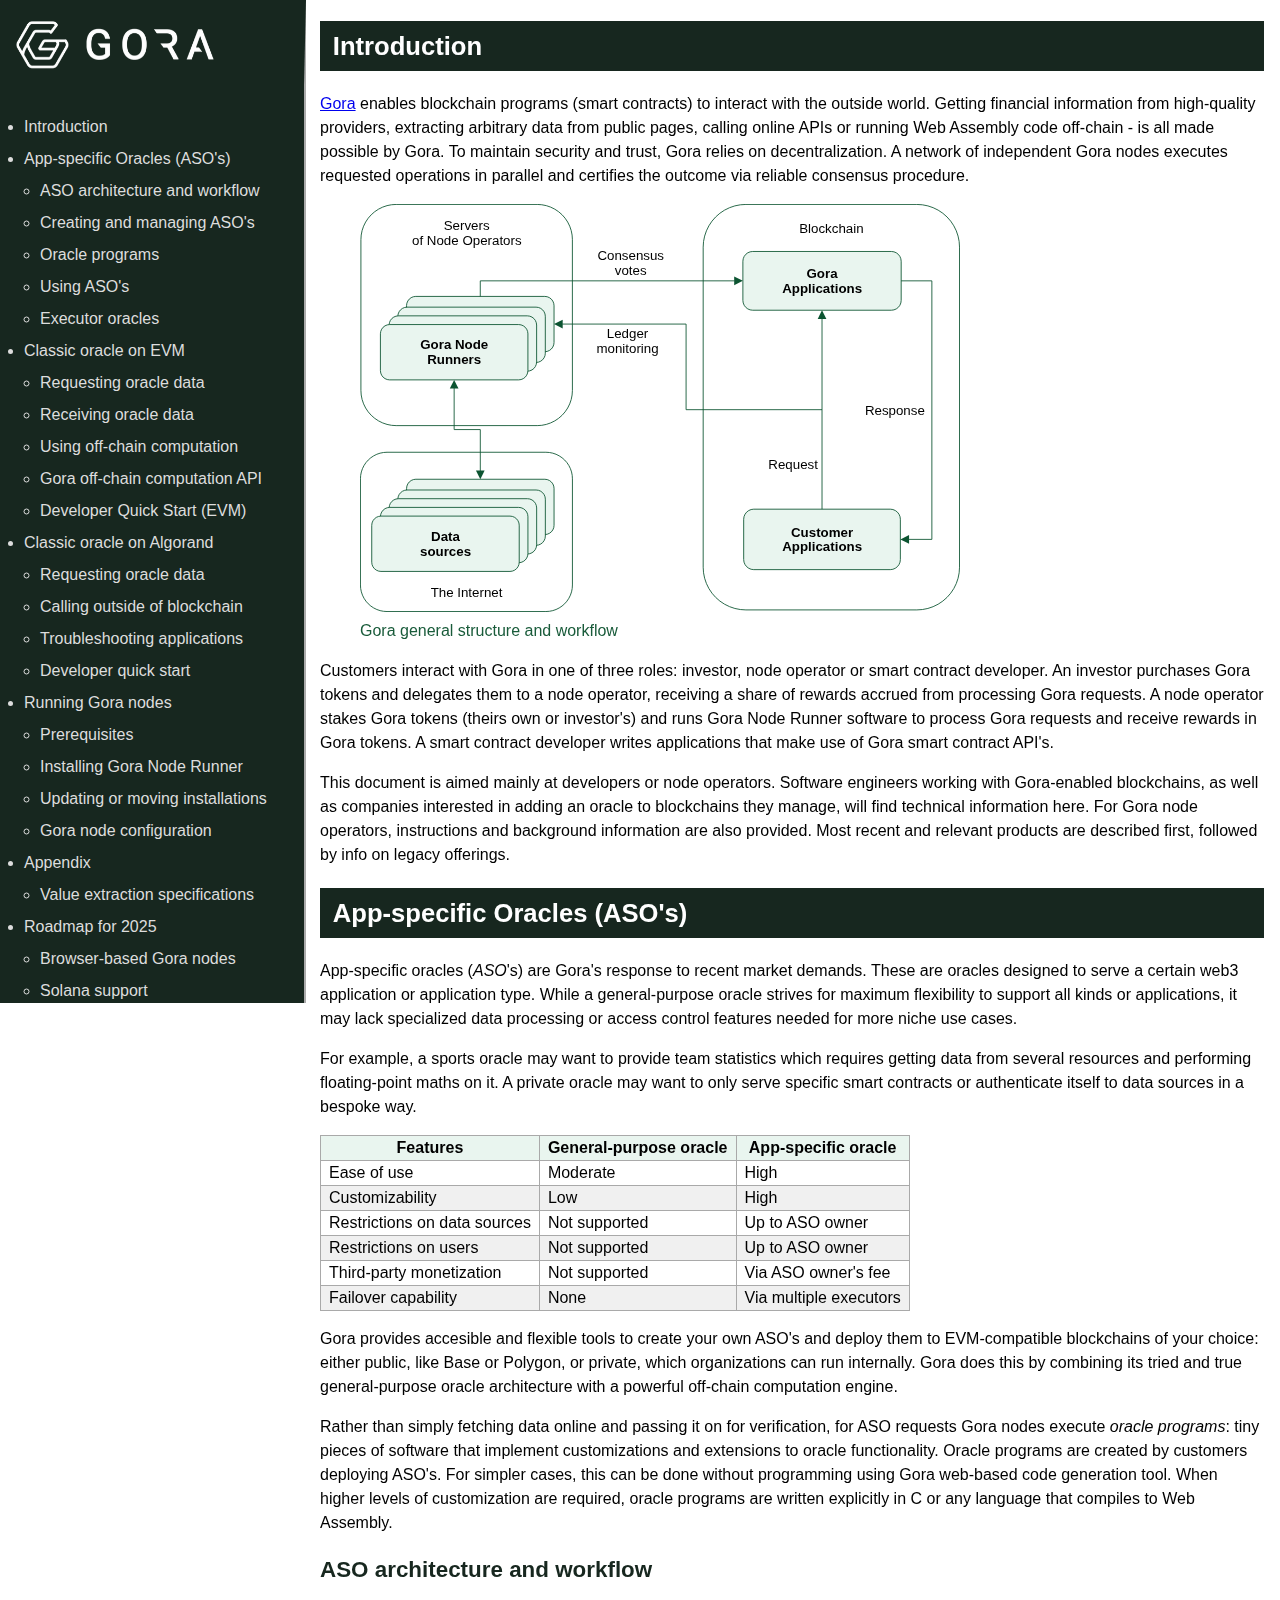
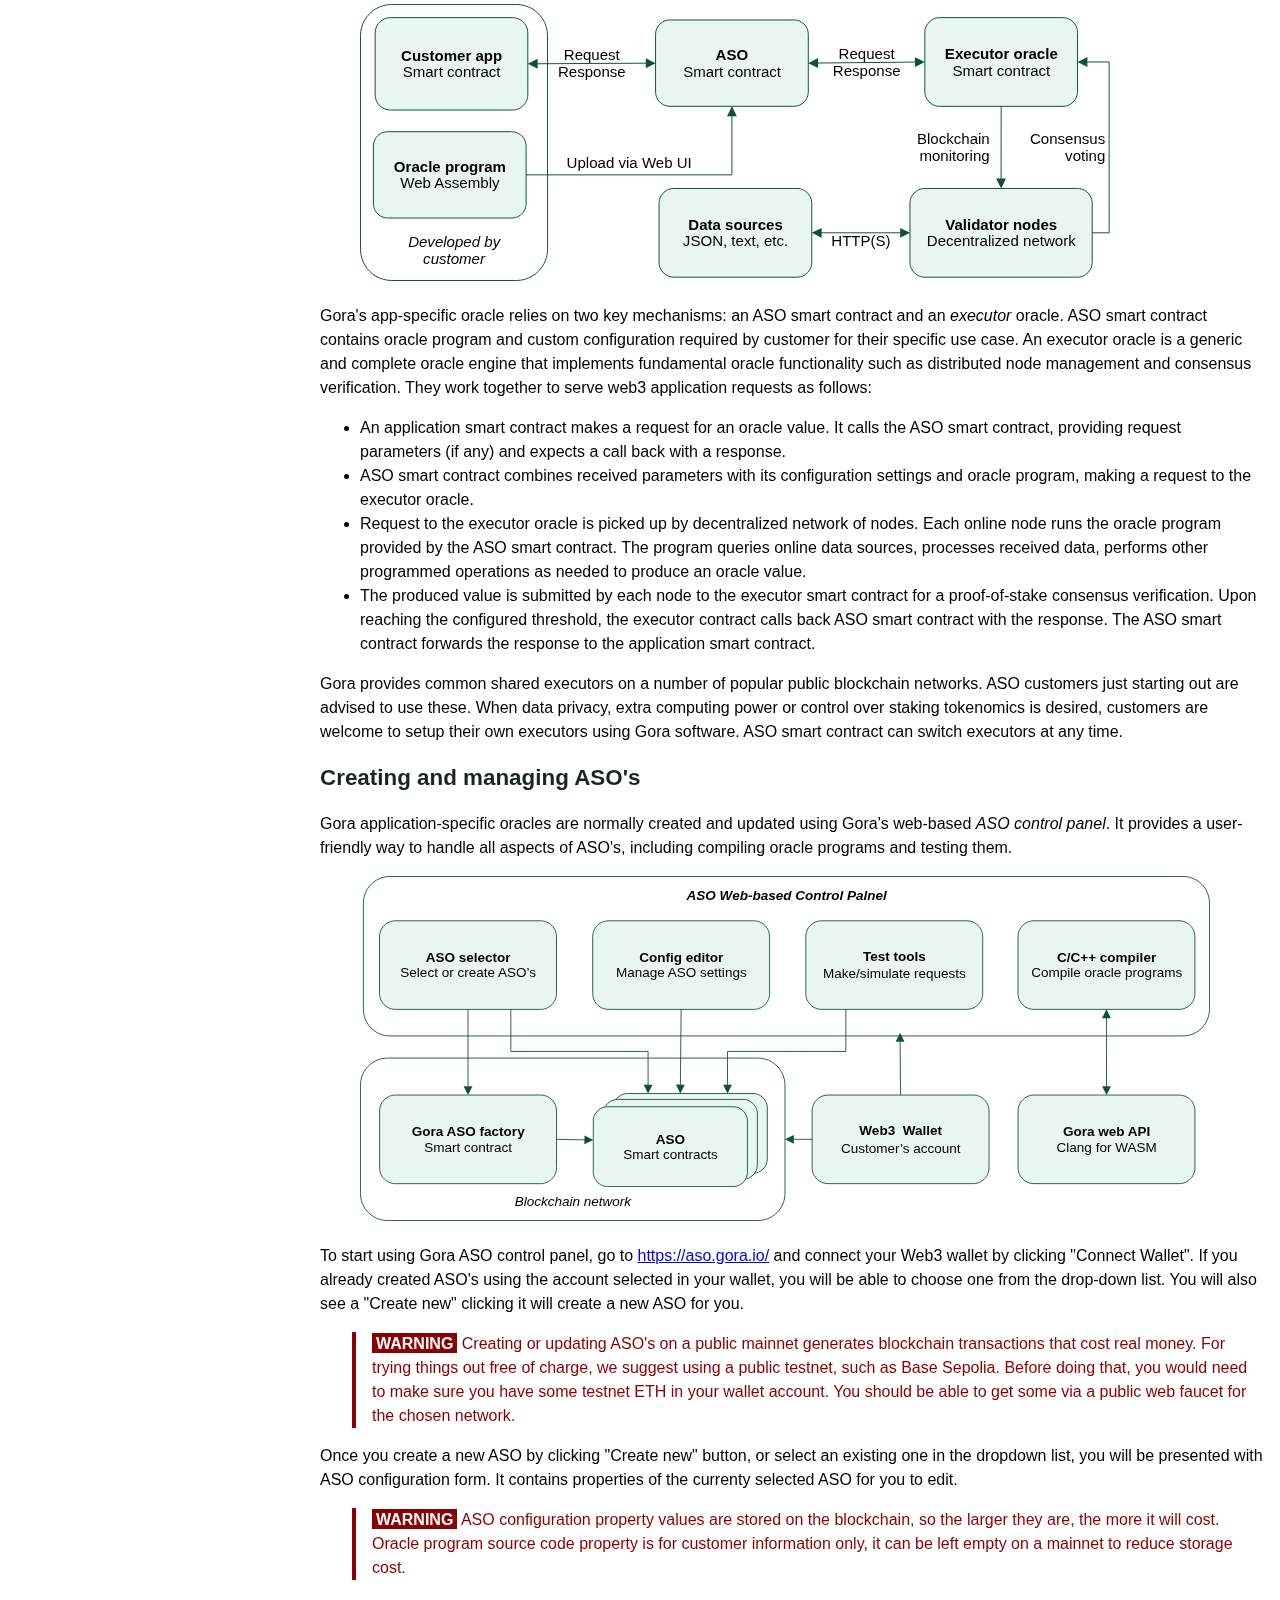
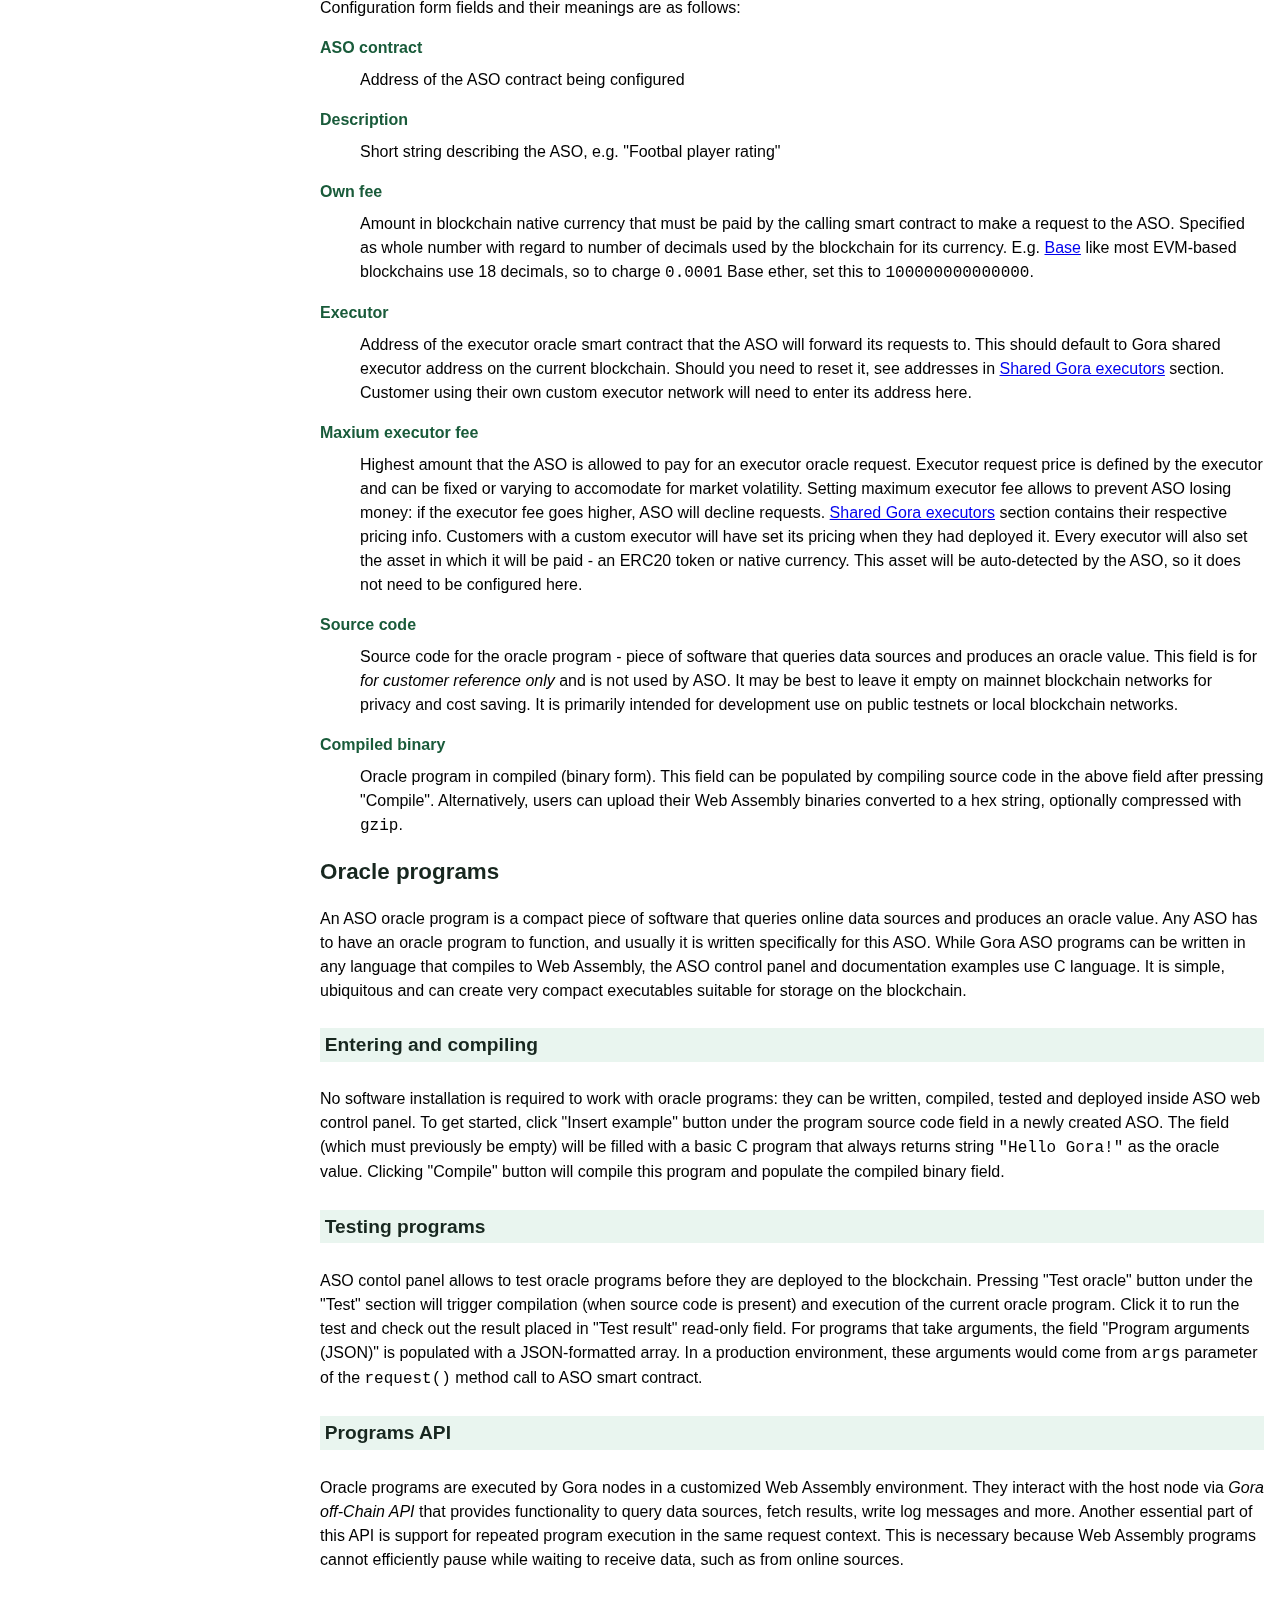
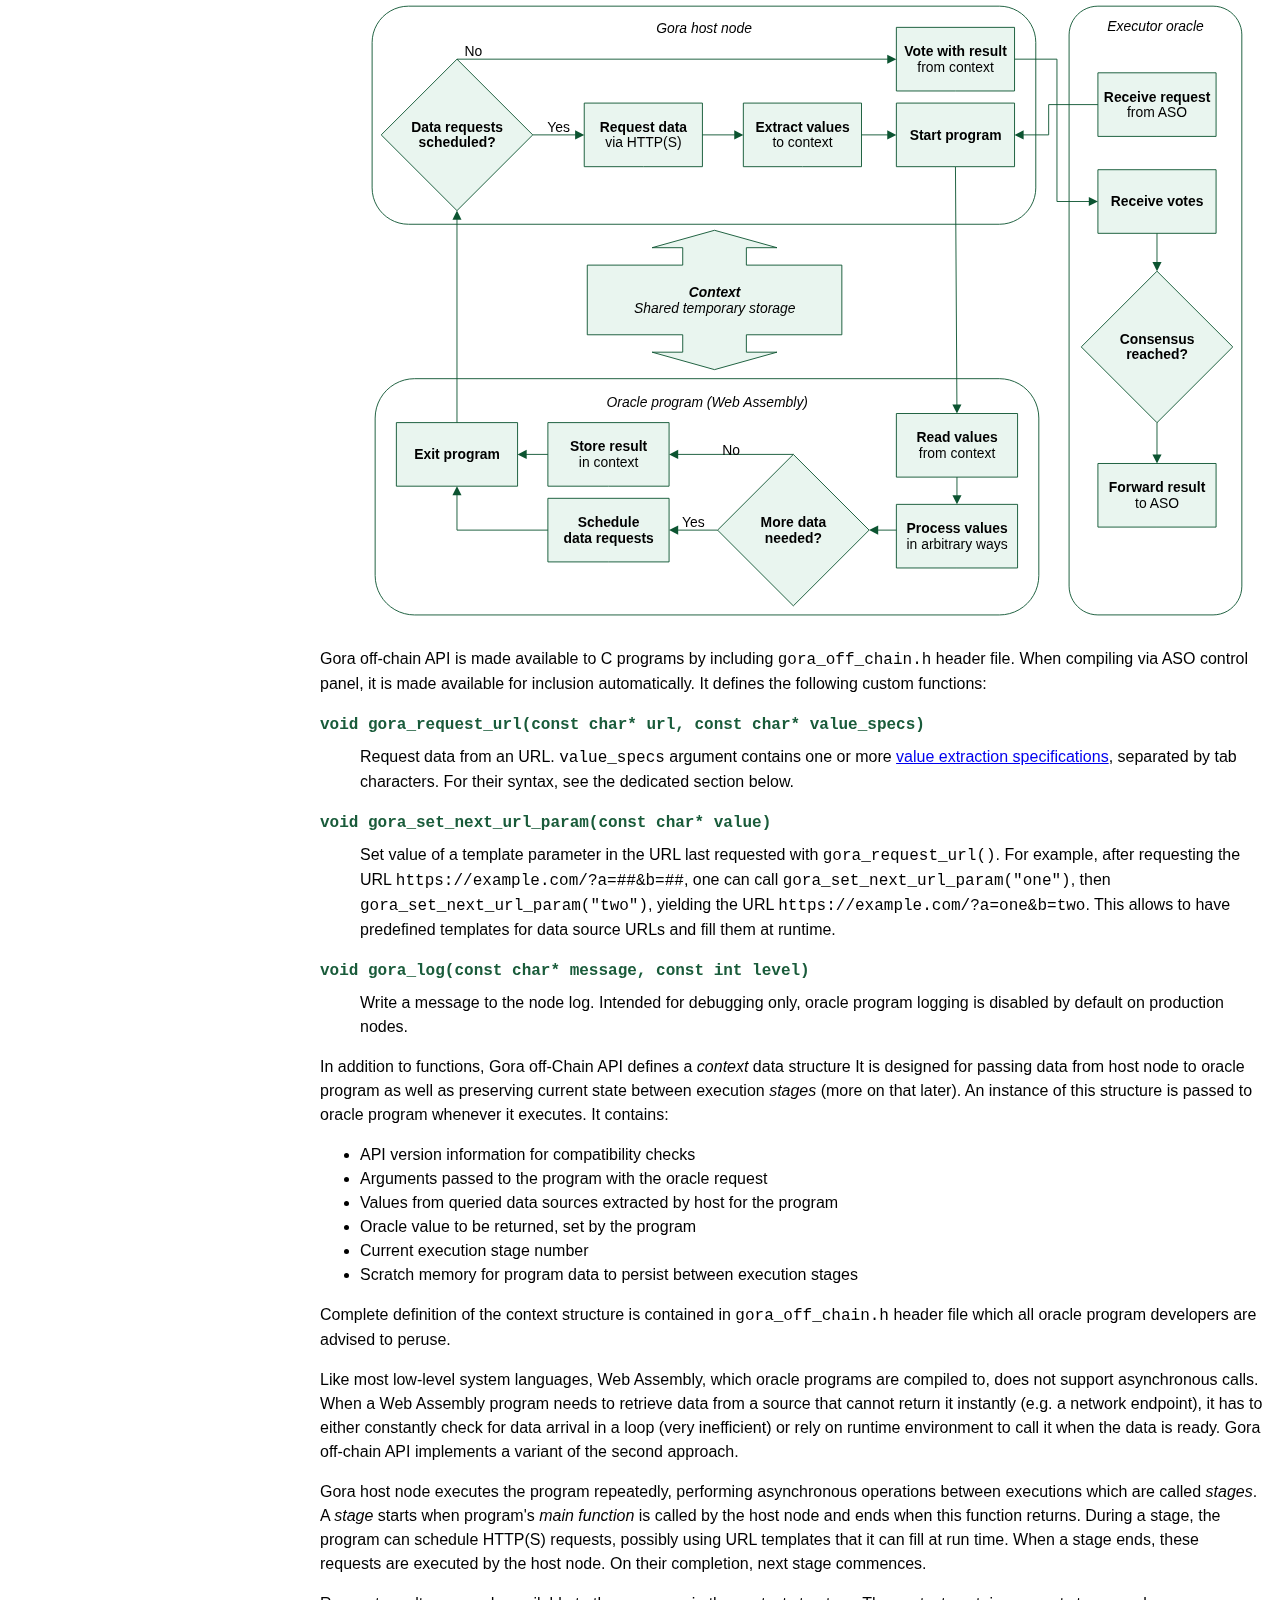
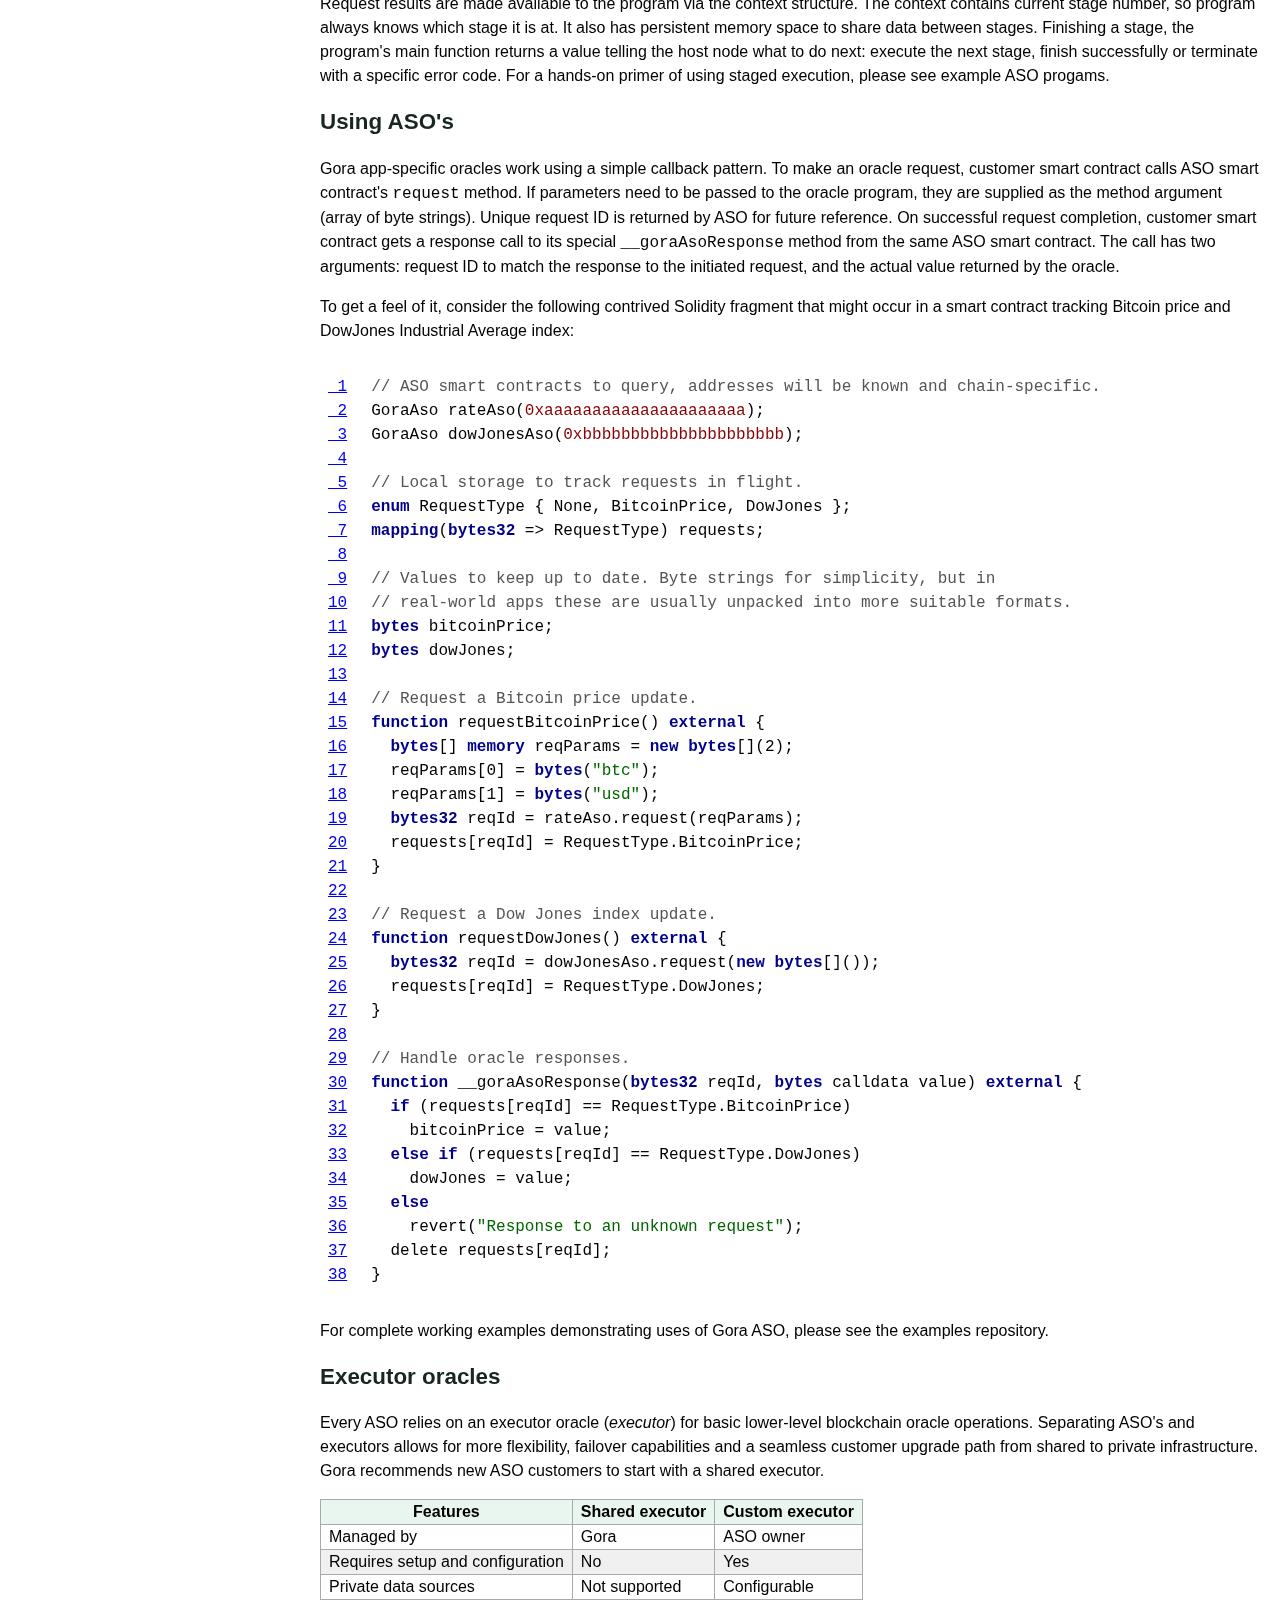
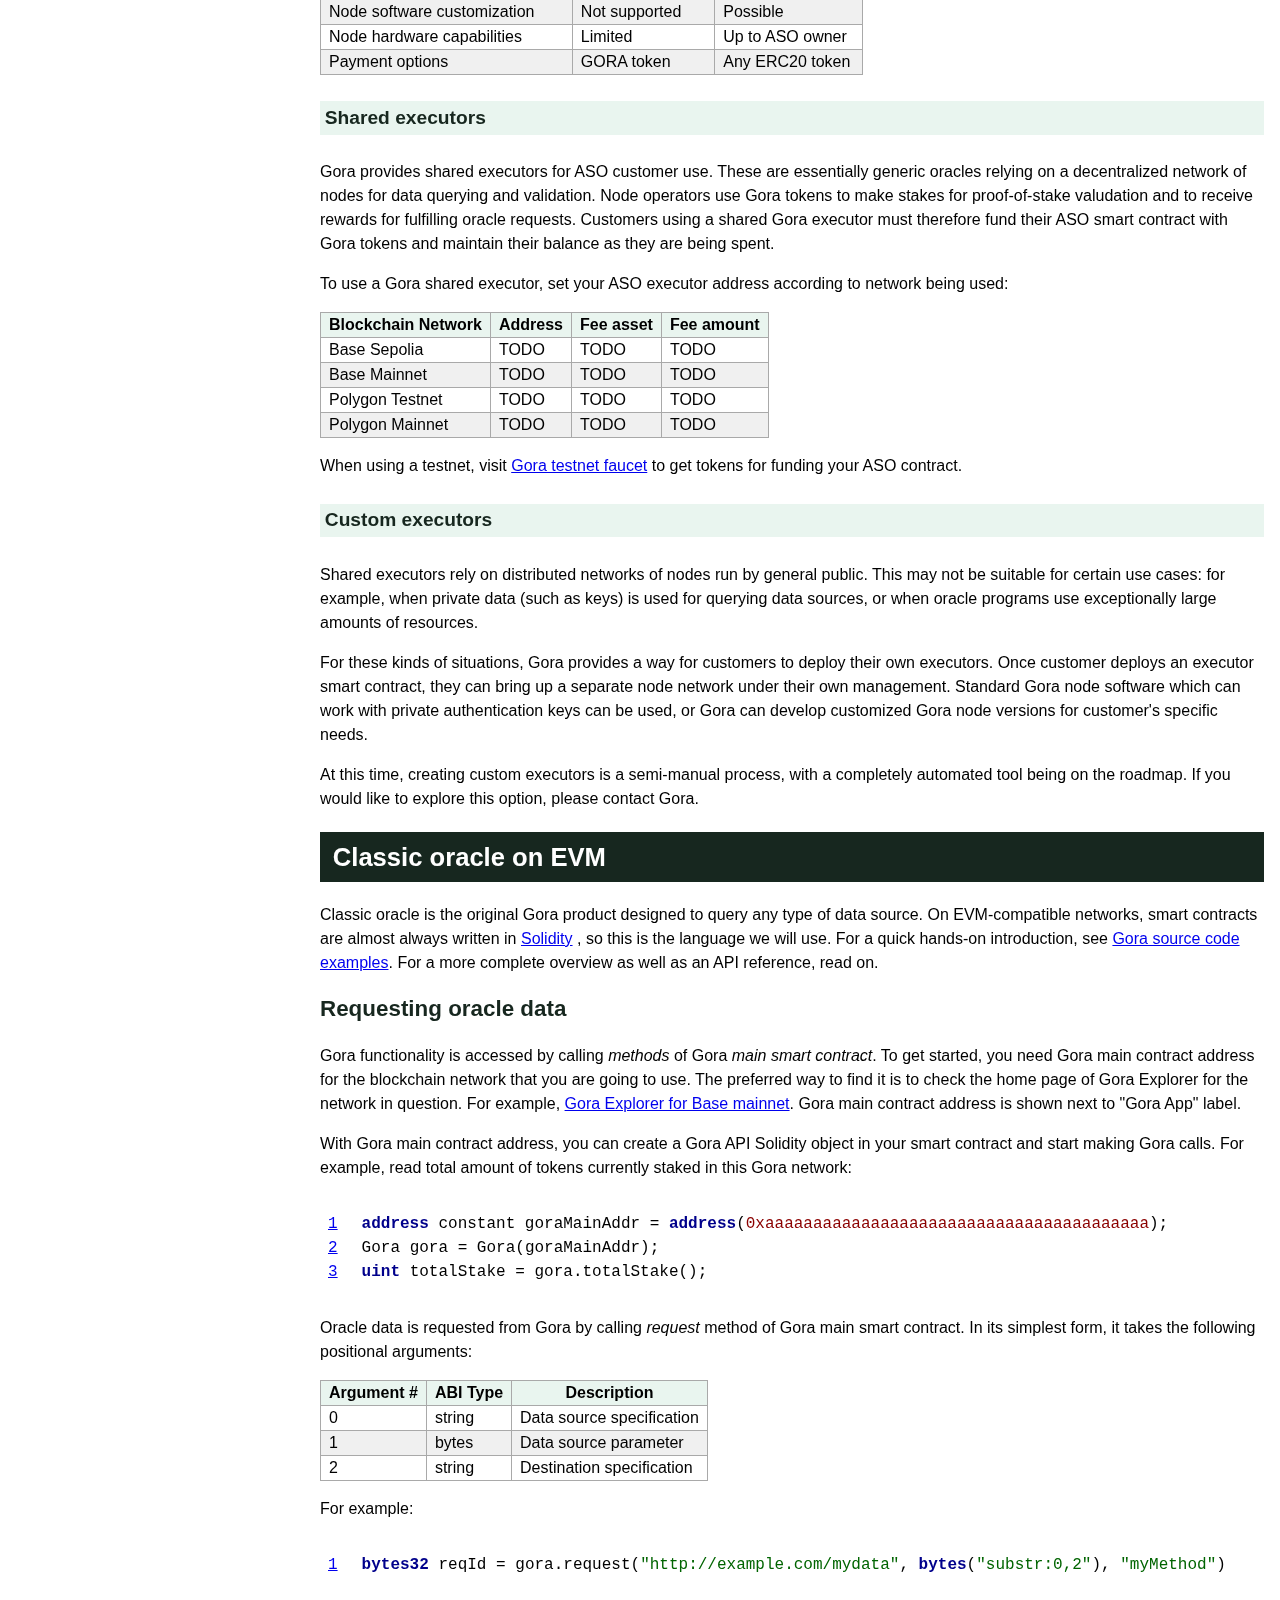
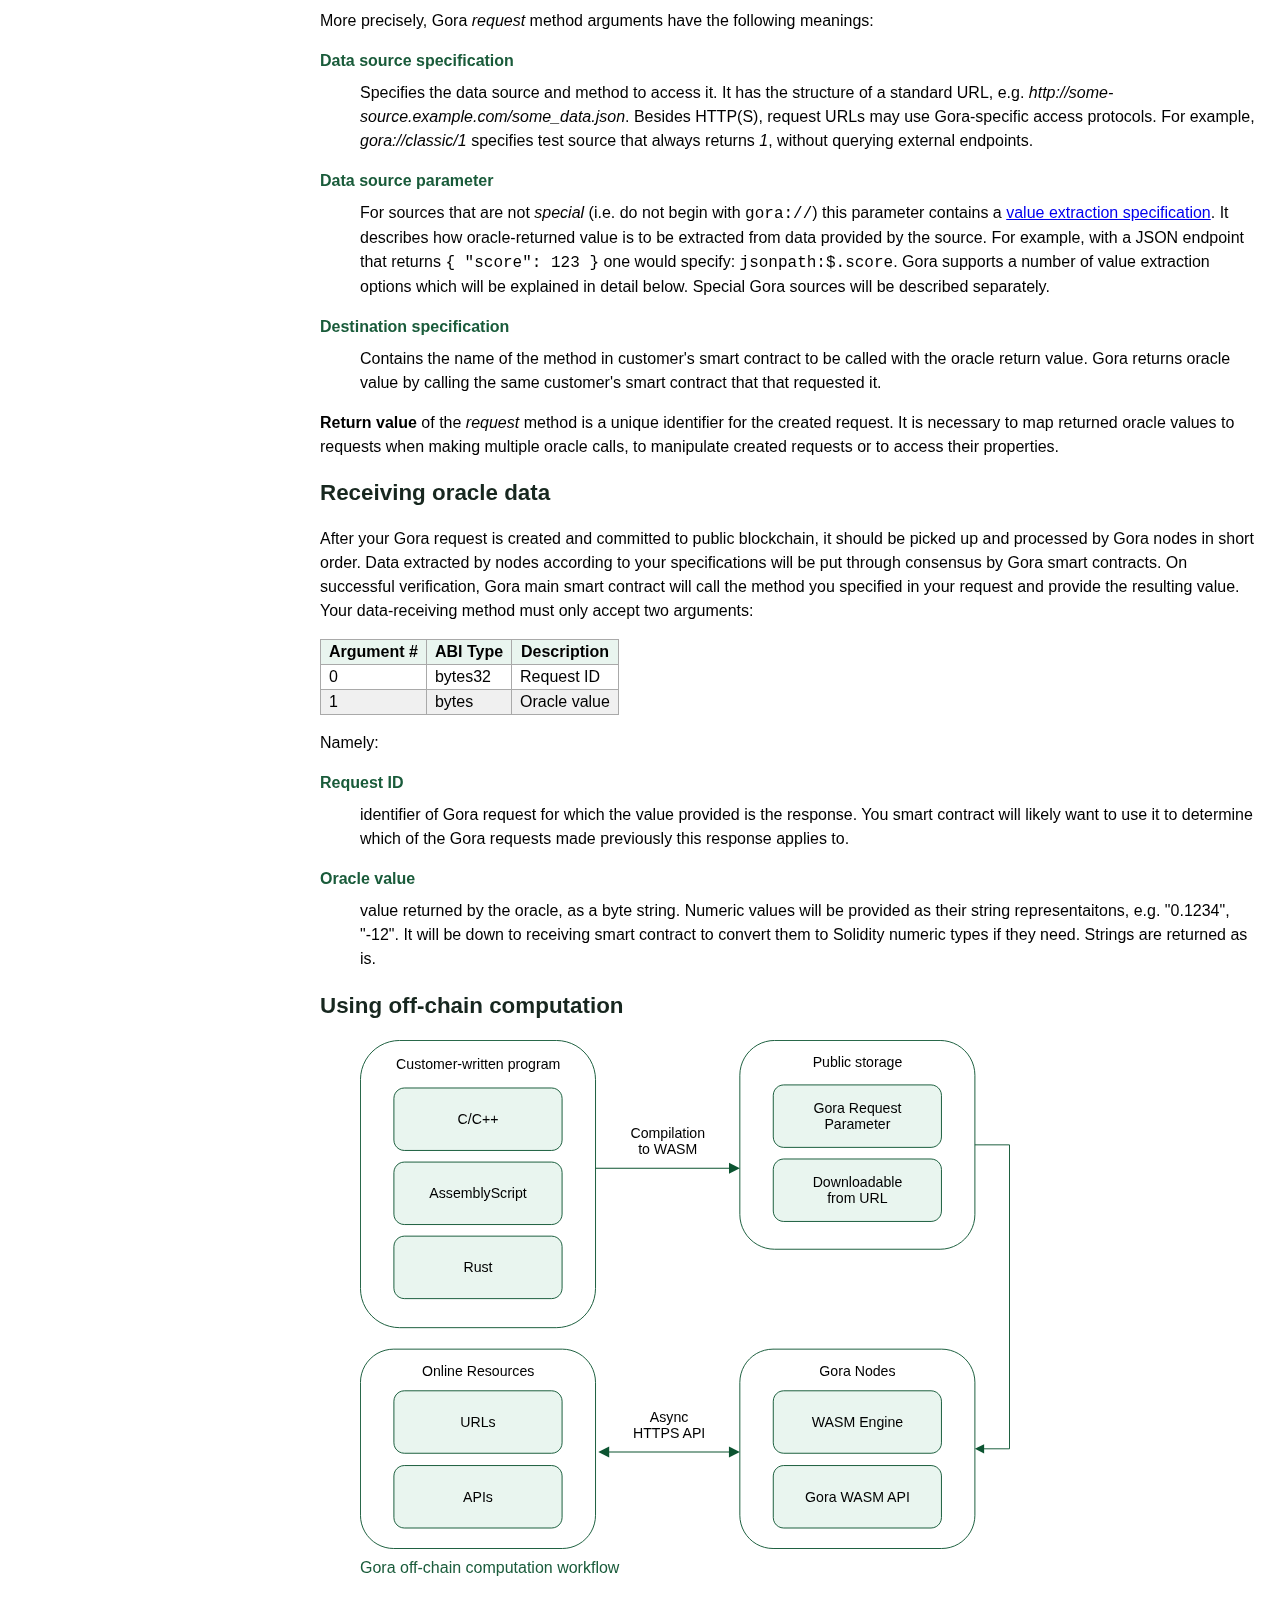
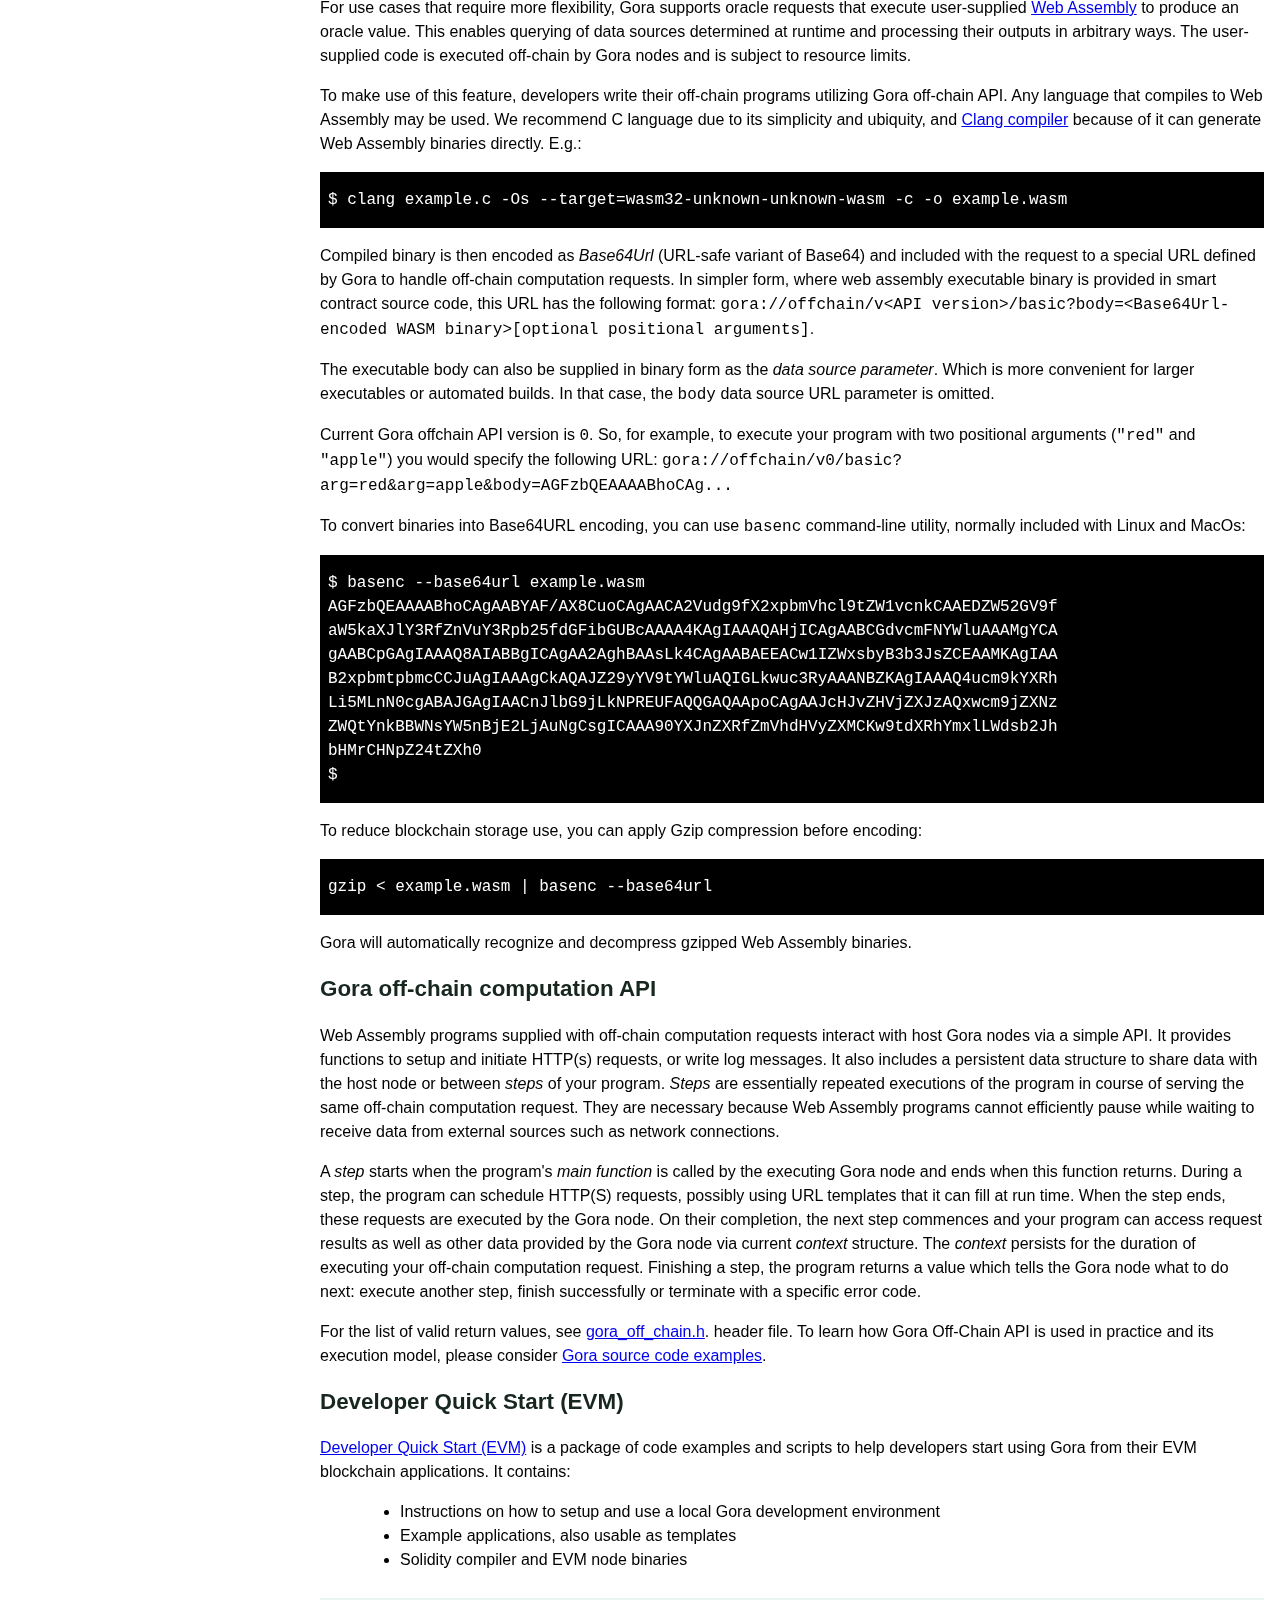
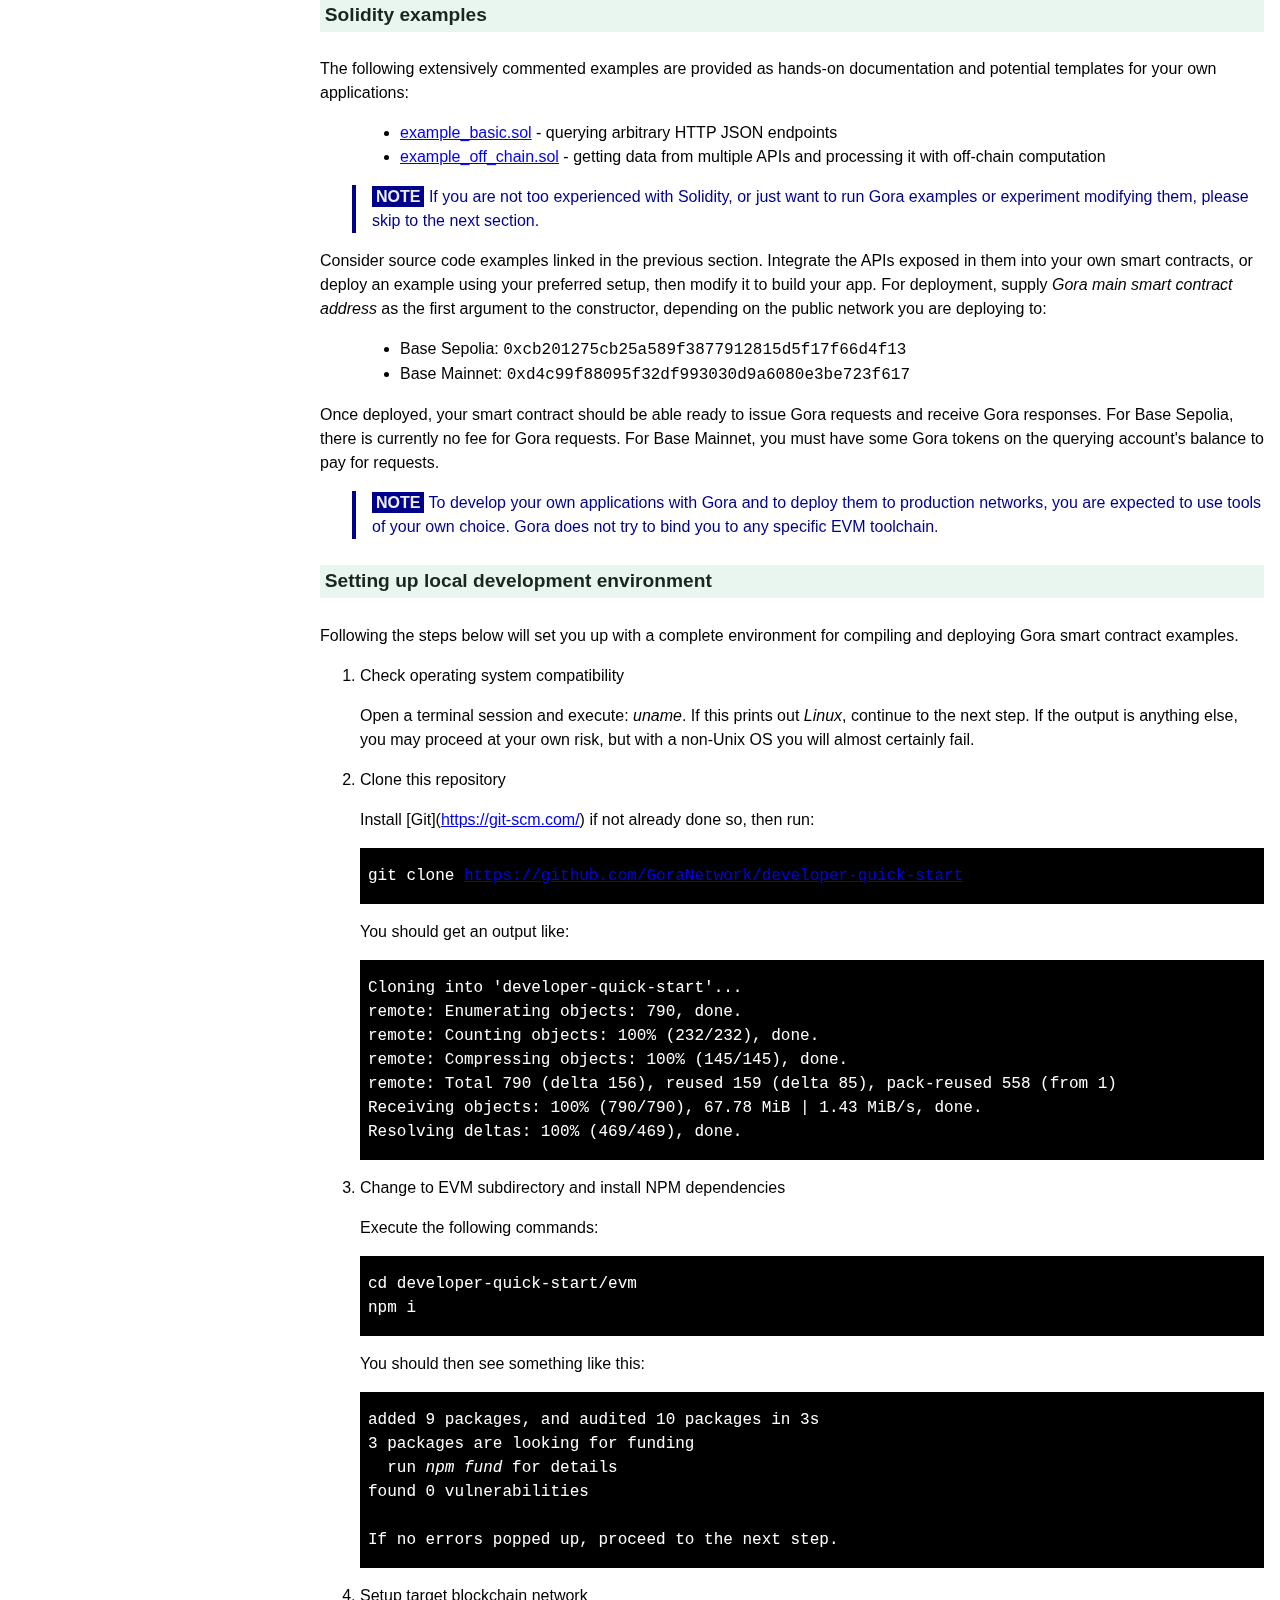
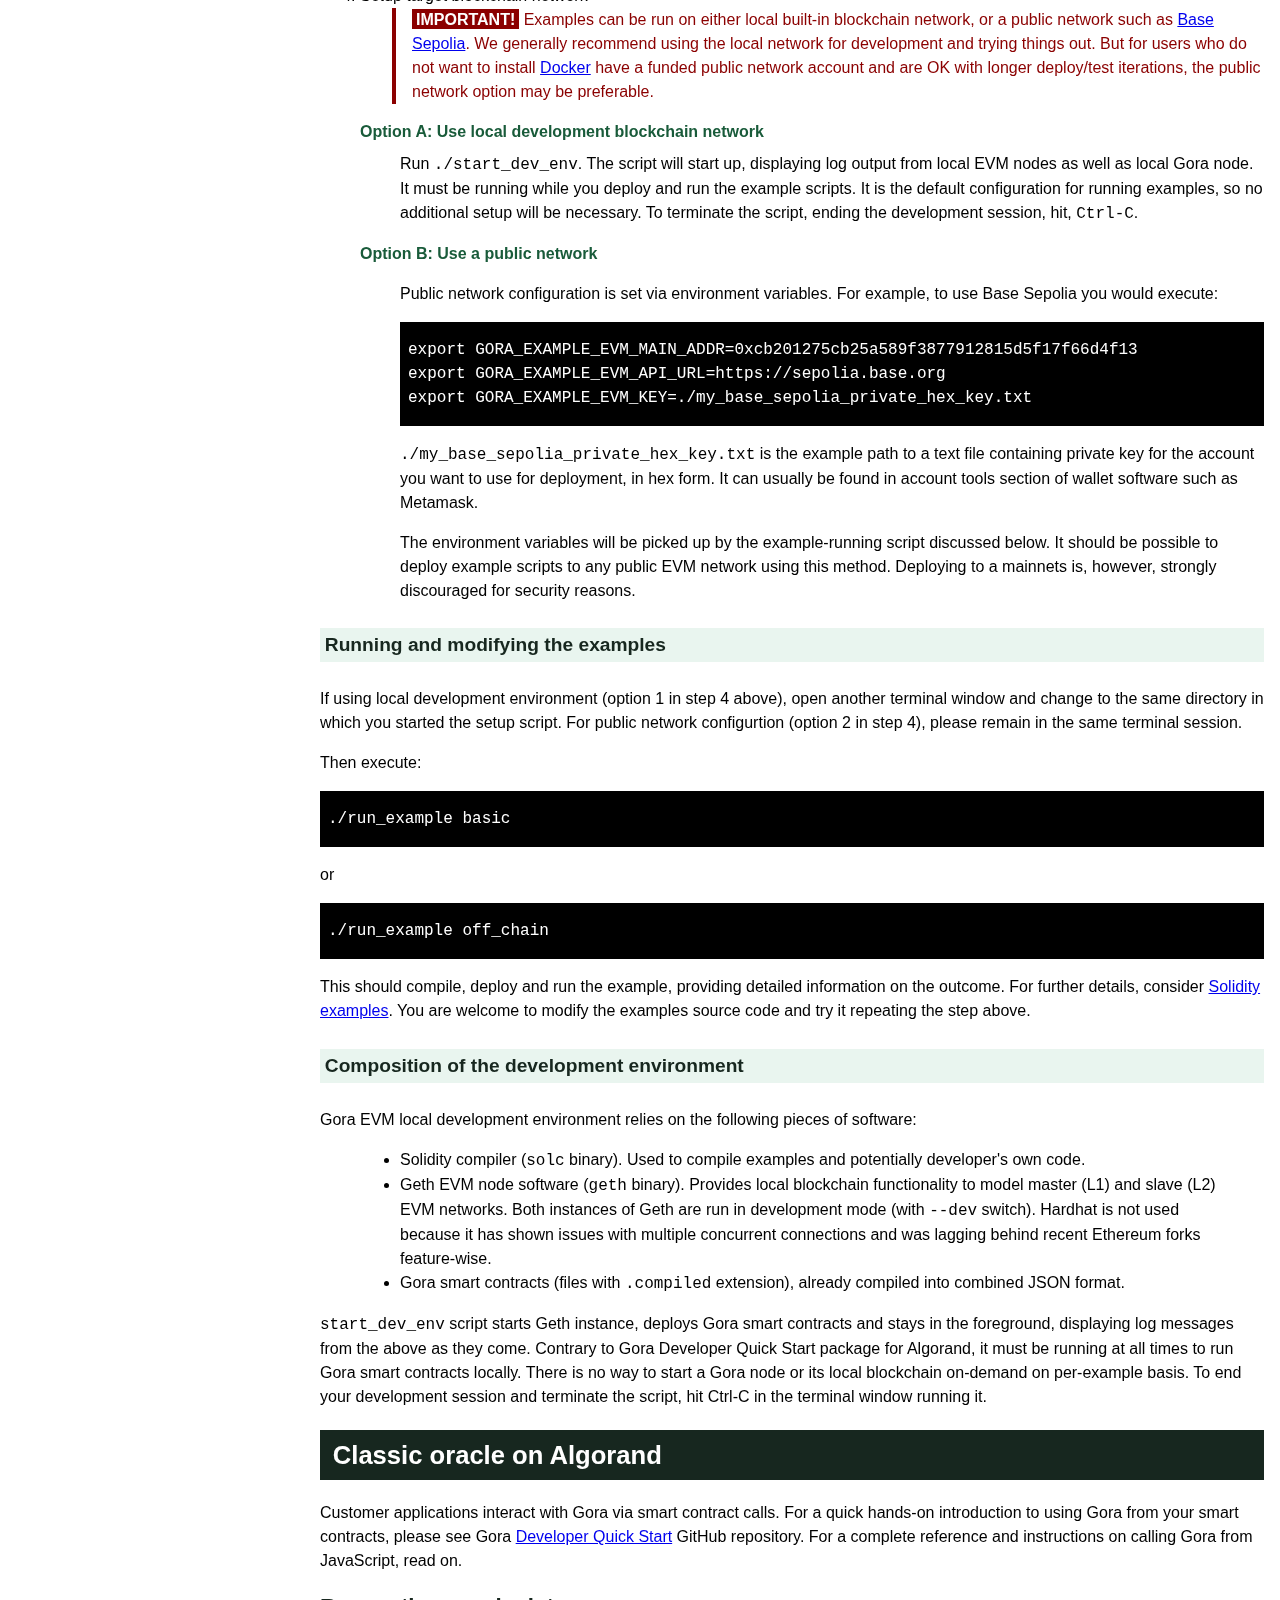
==== docs/index.html @ 44dea788 "Add Gora logo." ====
<!DOCTYPE html>

    <title>Gora Decentralized Oracle Documentation</title>
    <meta charset="utf-8" />
    <style>body { position: relative; font: 16pt Verdana, Tahoma, sans-serif;
       line-height: 1.5em; margin: 2em; }
#mainLogo { position: absolute; top: 20px; left: 15px; z-index: 3; }
#contents { padding: 60px 0.5em 0.5em; color: #dddddd;  background: #17271f; z-index: 1; }
#contents a { color: #dddddd; text-decoration: none; }
#contents ul {  padding-inline-start: 1em; }
p { margin: 2em 0; }
@media (min-width:1024px) {
    body { font-size: 12pt; margin: 1em 1em 1em 20em; }
    #mainLogo { position: fixed; z-index: 3; }
    #contents {
        position: fixed; left: 0; top: 0; padding: 10px 0.5em 0.5em; width: 18em;
        height: 100%; font: 16px Verdana, Tahoma, sans-serif; line-height: 2em;
        overflow: scroll; border-right: 2px white outset;
        border-top: 85px #17271f solid;
    }
    p { margin: 1em 0; }
}
h1 { display: none; }
h3, h4, h5, dt { color: #195b3a; }
h2 { padding: 0.5em; color: white; background: #17271f; }
h2 { font-size: 160%; }
h3 { font-size: 140%; color: #17271f; }
h4 { font-size: 120%; padding: 0.25em; color: #17271f; background: #e9f5ef; }
h5 { font-size: 110%; margin: 0.5em 0; }
figcaption { color: #195b3a; }
dt { font-weight: bold; margin-top: 1em; margin-bottom: 0.5em; }
pre.terminal { padding: 1em 0.5em; color: white; background: black;
               overflow-x: auto; }
table { border-spacing: 0; border-collapse: collapse; }
tr:nth-child(even) { background-color: #f0f0f0; }
aside.warning, aside.note { margin-left: 2em; padding-left: 1em; }
aside.warning { color: darkRed; border-left: 4px darkRed solid; }
aside.warning > p:first-of-type > strong:first-of-type,
aside.warning > strong:first-of-type
  { color: white; background: darkRed; padding: 0.1em 0.25em; }
aside.note { color: darkBlue; border-left: 4px darkBlue solid; }
aside.note > p:first-of-type > strong:first-of-type,
aside.note > strong:first-of-type
  { color: #eeeeee; background: darkBlue; padding: 0.1em 0.25em; }
th { background: #e9f5ef; }
td, th { padding: 0 0.5em; border: 1px darkGray solid; }
td.code { padding-left: 1em; }
td.code, td.linenos { border: 0; }
td.code .c1 { color: #555555; }
td.code .s2 { color: darkGreen; }
td.code .mh { color: darkRed; }
td.code .kt { font-weight: bold; color: darkBlue; }
</style>

<html>
  <body>
    <img id="mainLogo" src="logo.png" width="200" alt="Gora logo">
    
    <section id="gora-decentralized-oracle-documentation">
        <h1>Gora Decentralized Oracle Documentation</h1>
        <aside id="contents" class="topic contents">
            <h1>Contents</h1>
            <ul>
                <li><a href="#introduction">Introduction</a></li>
                <li><a href="#app-specific-oracles-aso-s">App-specific Oracles (ASO's)</a>
                    <ul>
                        <li><a href="#aso-architecture-and-workflow">ASO architecture and workflow</a></li>
                        <li><a href="#creating-and-managing-aso-s">Creating and managing ASO's</a></li>
                        <li><a href="#oracle-programs">Oracle programs</a></li>
                        <li><a href="#using-aso-s">Using ASO's</a></li>
                        <li><a href="#executor-oracles">Executor oracles</a></li>
                    </ul>
                </li>
                <li><a href="#classic-oracle-on-evm">Classic oracle on EVM</a>
                    <ul>
                        <li><a href="#requesting-oracle-data">Requesting oracle data</a></li>
                        <li><a href="#receiving-oracle-data">Receiving oracle data</a></li>
                        <li><a href="#using-off-chain-computation">Using off-chain computation</a></li>
                        <li><a href="#gora-off-chain-computation-api">Gora off-chain computation API</a></li>
                        <li><a href="#developer-quick-start-evm-1">Developer Quick Start (EVM)</a></li>
                    </ul>
                </li>
                <li><a href="#classic-oracle-on-algorand">Classic oracle on Algorand</a>
                    <ul>
                        <li><a href="#requesting-oracle-data-1">Requesting oracle data</a></li>
                        <li><a href="#calling-outside-of-blockchain">Calling outside of blockchain</a></li>
                        <li><a href="#troubleshooting-applications">Troubleshooting applications</a></li>
                        <li><a href="#developer-quick-start-1">Developer quick start</a></li>
                    </ul>
                </li>
                <li><a href="#running-gora-nodes">Running Gora nodes</a>
                    <ul>
                        <li><a href="#prerequisites">Prerequisites</a></li>
                        <li><a href="#installing-gora-node-runner">Installing Gora Node Runner</a></li>
                        <li><a href="#updating-or-moving-installations">Updating or moving installations</a></li>
                        <li><a href="#gora-node-configuration">Gora node configuration</a></li>
                    </ul>
                </li>
                <li><a href="#appendix">Appendix</a>
                    <ul>
                        <li><a href="#value-extraction-specifications-1">Value extraction specifications</a></li>
                    </ul>
                </li>
                <li><a href="#roadmap-for-2025">Roadmap for 2025</a>
                    <ul>
                        <li><a href="#browser-based-gora-nodes">Browser-based Gora nodes</a></li>
                        <li><a href="#solana-support">Solana support</a></li>
                        <li><a href="#gora-mobile-app">Gora mobile app</a></li>
                        <li><a href="#automated-executor-deployment">Automated executor deployment</a></li>
                    </ul>
                </li>
                <li><a href="#legacy-documentation-litepaper">Legacy documentation (Litepaper)</a>
                    <ul>
                        <li><a href="#introduction-1">Introduction</a></li>
                        <li><a href="#the-gora-vision">The Gora Vision</a></li>
                        <li><a href="#design-considerations">Design Considerations</a></li>
                        <li><a href="#team">Team</a></li>
                    </ul>
                </li>
            </ul>
        </aside>
        <section id="introduction">
            <h2>Introduction</h2>
            <p><a href="https://gora.io/">Gora</a> enables blockchain programs (smart contracts) to interact with the outside world. Getting financial information from high-quality providers, extracting arbitrary data from public pages, calling online APIs or running Web Assembly code off-chain - is all made possible by Gora. To maintain security and trust, Gora relies on decentralization. A network of independent Gora nodes executes requested operations in parallel and certifies the outcome via reliable consensus procedure.</p>
            <figure align="left">
                <img width="600" alt="Gora structure and workflow overview diagram" src="overview.svg" />
                <figcaption>Gora general structure and workflow</figcaption>
            </figure>
            <p>Customers interact with Gora in one of three roles: investor, node operator or smart contract developer. An investor purchases Gora tokens and delegates them to a node operator, receiving a share of rewards accrued from processing Gora requests. A node operator stakes Gora tokens (theirs own or investor's) and runs Gora Node Runner software to process Gora requests and receive rewards in Gora tokens. A smart contract developer writes applications that make use of Gora smart contract API's.</p>
            <p>This document is aimed mainly at developers or node operators. Software engineers working with Gora-enabled blockchains, as well as companies interested in adding an oracle to blockchains they manage, will find technical information here. For Gora node operators, instructions and background information are also provided. Most recent and relevant products are described first, followed by info on legacy offerings.</p>
        </section>
        <section id="app-specific-oracles-aso-s">
            <h2>App-specific Oracles (ASO's)</h2>
            <p>App-specific oracles (<em>ASO</em>'s) are Gora's response to recent market demands. These are oracles designed to serve a certain web3 application or application type. While a general-purpose oracle strives for maximum flexibility to support all kinds or applications, it may lack specialized data processing or access control features needed for more niche use cases.</p>
            <p>For example, a sports oracle may want to provide team statistics which requires getting data from several resources and performing floating-point maths on it. A private oracle may want to only serve specific smart contracts or authenticate itself to data sources in a bespoke way.</p>
            <table class="comparison">
                <thead>
                    <tr>
                        <th>Features</th>
                        <th>General-purpose oracle</th>
                        <th>App-specific oracle</th>
                    </tr>
                </thead>
                <tbody>
                    <tr>
                        <td>Ease of use</td>
                        <td>Moderate</td>
                        <td>High</td>
                    </tr>
                    <tr>
                        <td>Customizability</td>
                        <td>Low</td>
                        <td>High</td>
                    </tr>
                    <tr>
                        <td>Restrictions on data sources</td>
                        <td>Not supported</td>
                        <td>Up to ASO owner</td>
                    </tr>
                    <tr>
                        <td>Restrictions on users</td>
                        <td>Not supported</td>
                        <td>Up to ASO owner</td>
                    </tr>
                    <tr>
                        <td>Third-party monetization</td>
                        <td>Not supported</td>
                        <td>Via ASO owner's fee</td>
                    </tr>
                    <tr>
                        <td>Failover capability</td>
                        <td>None</td>
                        <td>Via multiple executors</td>
                    </tr>
                </tbody>
            </table>
            <p>Gora provides accesible and flexible tools to create your own ASO's and deploy them to EVM-compatible blockchains of your choice: either public, like Base or Polygon, or private, which organizations can run internally. Gora does this by combining its tried and true general-purpose oracle architecture with a powerful off-chain computation engine.</p>
            <p>Rather than simply fetching data online and passing it on for verification, for ASO requests Gora nodes execute <em>oracle programs</em>: tiny pieces of software that implement customizations and extensions to oracle functionality. Oracle programs are created by customers deploying ASO's. For simpler cases, this can be done without programming using Gora web-based code generation tool. When higher levels of customization are required, oracle programs are written explicitly in C or any language that compiles to Web Assembly.</p>
            <section id="aso-architecture-and-workflow">
                <h3>ASO architecture and workflow</h3>
                <figure align="left">
                    <img width="800" alt="Gora ASO architecture and workflow diagram" src="aso_arch.svg" />
                </figure>
                <p>Gora's app-specific oracle relies on two key mechanisms: an ASO smart contract and an <em>executor</em> oracle. ASO smart contract contains oracle program and custom configuration required by customer for their specific use case. An executor oracle is a generic and complete oracle engine that implements fundamental oracle functionality such as distributed node management and consensus verification. They work together to serve web3 application requests as follows:</p>
                <ul>
                    <li>An application smart contract makes a request for an oracle value. It calls the ASO smart contract, providing request parameters (if any) and expects a call back with a response.</li>
                    <li>ASO smart contract combines received parameters with its configuration settings and oracle program, making a request to the executor oracle.</li>
                    <li>Request to the executor oracle is picked up by decentralized network of nodes. Each online node runs the oracle program provided by the ASO smart contract. The program queries online data sources, processes received data, performs other programmed operations as needed to produce an oracle value.</li>
                    <li>The produced value is submitted by each node to the executor smart contract for a proof-of-stake consensus verification. Upon reaching the configured threshold, the executor contract calls back ASO smart contract with the response. The ASO smart contract forwards the response to the application smart contract.</li>
                </ul>
                <p>Gora provides common shared executors on a number of popular public blockchain networks. ASO customers just starting out are advised to use these. When data privacy, extra computing power or control over staking tokenomics is desired, customers are welcome to setup their own executors using Gora software. ASO smart contract can switch executors at any time.</p>
            </section>
            <section id="creating-and-managing-aso-s">
                <h3>Creating and managing ASO's</h3>
                <p>Gora application-specific oracles are normally created and updated using Gora's web-based <em>ASO control panel</em>. It provides a user-friendly way to handle all aspects of ASO's, including compiling oracle programs and testing them.</p>
                <figure align="left">
                    <img width="850" alt="Gora web-based control panel in ASO architecture" src="aso_managing.svg" />
                </figure>
                <p>To start using Gora ASO control panel, go to <a href="https://aso.gora.io/">https://aso.gora.io/</a> and connect your Web3 wallet by clicking "Connect Wallet". If you already created ASO's using the account selected in your wallet, you will be able to choose one from the drop-down list. You will also see a "Create new" clicking it will create a new ASO for you.</p>
                <aside class="warning"><strong>WARNING</strong> Creating or updating ASO's on a public mainnet generates blockchain transactions that cost real money. For trying things out free of charge, we suggest using a public testnet, such as Base Sepolia. Before doing that, you would need to make sure you have some testnet ETH in your wallet account. You should be able to get some via a public web faucet for the chosen network.</aside>
                <p>Once you create a new ASO by clicking "Create new" button, or select an existing one in the dropdown list, you will be presented with ASO configuration form. It contains properties of the currenty selected ASO for you to edit.</p>
                <aside class="warning"><strong>WARNING</strong> ASO configuration property values are stored on the blockchain, so the larger they are, the more it will cost. Oracle program source code property is for customer information only, it can be left empty on a mainnet to reduce storage cost.</aside>
                <p>Configuration form fields and their meanings are as follows:</p>
                <dl>
                    <dt>ASO contract</dt>
                    <dd>Address of the ASO contract being configured</dd>
                    <dt>Description</dt>
                    <dd>Short string describing the ASO, e.g. "Footbal player rating"</dd>
                    <dt>Own fee</dt>
                    <dd>Amount in blockchain native currency that must be paid by the calling smart contract to make a request to the ASO. Specified as whole number with regard to number of decimals used by the blockchain for its currency. E.g. <a href="https://base.org/">Base</a> like most EVM-based blockchains use 18 decimals, so to charge <code>0.0001</code> Base ether, set this to <code>100000000000000</code>.</dd>
                    <dt>Executor</dt>
                    <dd>Address of the executor oracle smart contract that the ASO will forward its requests to. This should default to Gora shared executor address on the current blockchain. Should you need to reset it, see addresses in <a href="#shared-gora-executors-2">Shared Gora executors</a> section. Customer using their own custom executor network will need to enter its address here.</dd>
                    <dt>Maxium executor fee</dt>
                    <dd>Highest amount that the ASO is allowed to pay for an executor oracle request. Executor request price is defined by the executor and can be fixed or varying to accomodate for market volatility. Setting maximum executor fee allows to prevent ASO losing money: if the executor fee goes higher, ASO will decline requests. <a href="#shared-gora-executors-2">Shared Gora executors</a> section contains their respective pricing info. Customers with a custom executor will have set its pricing when they had deployed it. Every executor will also set the asset in which it will be paid - an ERC20 token or native currency. This asset will be auto-detected by the ASO, so it does not need to be configured here.</dd>
                    <dt>Source code</dt>
                    <dd>Source code for the oracle program - piece of software that queries data sources and produces an oracle value. This field is for <em>for customer reference only</em> and is not used by ASO. It may be best to leave it empty on mainnet blockchain networks for privacy and cost saving. It is primarily intended for development use on public testnets or local blockchain networks.</dd>
                    <dt>Compiled binary</dt>
                    <dd>Oracle program in compiled (binary form). This field can be populated by compiling source code in the above field after pressing "Compile". Alternatively, users can upload their Web Assembly binaries converted to a hex string, optionally compressed with <code>gzip</code>.</dd>
                </dl>
            </section>
            <section id="oracle-programs">
                <h3>Oracle programs</h3>
                <p>An ASO oracle program is a compact piece of software that queries online data sources and produces an oracle value. Any ASO has to have an oracle program to function, and usually it is written specifically for this ASO. While Gora ASO programs can be written in any language that compiles to Web Assembly, the ASO control panel and documentation examples use C language. It is simple, ubiquitous and can create very compact executables suitable for storage on the blockchain.</p>
                <section id="entering-and-compiling">
                    <h4>Entering and compiling</h4>
                    <p>No software installation is required to work with oracle programs: they can be written, compiled, tested and deployed inside ASO web control panel. To get started, click "Insert example" button under the program source code field in a newly created ASO. The field (which must previously be empty) will be filled with a basic C program that always returns string <code>"Hello Gora!"</code> as the oracle value. Clicking "Compile" button will compile this program and populate the compiled binary field.</p>
                </section>
                <section id="testing-programs">
                    <h4>Testing programs</h4>
                    <p>ASO contol panel allows to test oracle programs before they are deployed to the blockchain. Pressing "Test oracle" button under the "Test" section will trigger compilation (when source code is present) and execution of the current oracle program. Click it to run the test and check out the result placed in "Test result" read-only field. For programs that take arguments, the field "Program arguments (JSON)" is populated with a JSON-formatted array. In a production environment, these arguments would come from <code>args</code> parameter of the <code>request()</code> method call to ASO smart contract.</p>
                </section>
                <section id="programs-api">
                    <h4>Programs API</h4>
                    <p>Oracle programs are executed by Gora nodes in a customized Web Assembly environment. They interact with the host node via <em>Gora off-Chain API</em> that provides functionality to query data sources, fetch results, write log messages and more. Another essential part of this API is support for repeated program execution in the same request context. This is necessary because Web Assembly programs cannot efficiently pause while waiting to receive data, such as from online sources.</p>
                    <figure align="left">
                        <img width="900" alt="Oracle programs in fulfilling ASO requests" src="aso_api.svg" />
                    </figure>
                    <p>Gora off-chain API is made available to C programs by including <code>gora_off_chain.h</code> header file. When compiling via ASO control panel, it is made available for inclusion automatically. It defines the following custom functions:</p>
                    <dl>
                        <dt><code>void gora_request_url(const char* url, const char* value_specs)</code></dt>
                        <dd>Request data from an URL. <code>value_specs</code> argument contains one or more <a href="#value-extraction">value extraction specifications</a>, separated by tab characters. For their syntax, see the dedicated section below.</dd>
                        <dt><code>void gora_set_next_url_param(const char* value)</code></dt>
                        <dd>Set value of a template parameter in the URL last requested with <code>gora_request_url()</code>. For example, after requesting the URL <code>https://example.com/?a=##&amp;b=##</code>, one can call <code>gora_set_next_url_param("one")</code>, then <code>gora_set_next_url_param("two")</code>, yielding the URL <code>https://example.com/?a=one&amp;b=two</code>. This allows to have predefined templates for data source URLs and fill them at runtime.</dd>
                        <dt><code>void gora_log(const char* message, const int level)</code></dt>
                        <dd>Write a message to the node log. Intended for debugging only, oracle program logging is disabled by default on production nodes.</dd>
                    </dl>
                    <p>In addition to functions, Gora off-Chain API defines a <em>context</em> data structure It is designed for passing data from host node to oracle program as well as preserving current state between execution <em>stages</em> (more on that later). An instance of this structure is passed to oracle program whenever it executes. It contains:</p>
                    <ul>
                        <li>API version information for compatibility checks</li>
                        <li>Arguments passed to the program with the oracle request</li>
                        <li>Values from queried data sources extracted by host for the program</li>
                        <li>Oracle value to be returned, set by the program</li>
                        <li>Current execution stage number</li>
                        <li>Scratch memory for program data to persist between execution stages</li>
                    </ul>
                    <p>Complete definition of the context structure is contained in <code>gora_off_chain.h</code> header file which all oracle program developers are advised to peruse.</p>
                    <p>Like most low-level system languages, Web Assembly, which oracle programs are compiled to, does not support asynchronous calls. When a Web Assembly program needs to retrieve data from a source that cannot return it instantly (e.g. a network endpoint), it has to either constantly check for data arrival in a loop (very inefficient) or rely on runtime environment to call it when the data is ready. Gora off-chain API implements a variant of the second approach.</p>
                    <p>Gora host node executes the program repeatedly, performing asynchronous operations between executions which are called <em>stages</em>. A <em>stage</em> starts when program's <em>main function</em> is called by the host node and ends when this function returns. During a stage, the program can schedule HTTP(S) requests, possibly using URL templates that it can fill at run time. When a stage ends, these requests are executed by the host node. On their completion, next stage commences.</p>
                    <p>Request results are made available to the program via the context structure. The context contains current stage number, so program always knows which stage it is at. It also has persistent memory space to share data between stages. Finishing a stage, the program's main function returns a value telling the host node what to do next: execute the next stage, finish successfully or terminate with a specific error code. For a hands-on primer of using staged execution, please see example ASO progams.</p>
                </section>
            </section>
            <section id="using-aso-s">
                <h3>Using ASO's</h3>
                <p>Gora app-specific oracles work using a simple callback pattern. To make an oracle request, customer smart contract calls ASO smart contract's <code>request</code> method. If parameters need to be passed to the oracle program, they are supplied as the method argument (array of byte strings). Unique request ID is returned by ASO for future reference. On successful request completion, customer smart contract gets a response call to its special <code>__goraAsoResponse</code> method from the same ASO smart contract. The call has two arguments: request ID to match the response to the initiated request, and the actual value returned by the oracle.</p>
                <p>To get a feel of it, consider the following contrived Solidity fragment that might occur in a smart contract tracking Bitcoin price and DowJones Industrial Average index:</p>
                <table data-language="solidity">
                    <tr>
                        <td class="linenos">
                            <pre><span class="normal"><a href="#df245c97b23728150a3dd420c35c58ad-1"> 1</a></span>
<span class="normal"><a href="#df245c97b23728150a3dd420c35c58ad-2"> 2</a></span>
<span class="normal"><a href="#df245c97b23728150a3dd420c35c58ad-3"> 3</a></span>
<span class="normal"><a href="#df245c97b23728150a3dd420c35c58ad-4"> 4</a></span>
<span class="normal"><a href="#df245c97b23728150a3dd420c35c58ad-5"> 5</a></span>
<span class="normal"><a href="#df245c97b23728150a3dd420c35c58ad-6"> 6</a></span>
<span class="normal"><a href="#df245c97b23728150a3dd420c35c58ad-7"> 7</a></span>
<span class="normal"><a href="#df245c97b23728150a3dd420c35c58ad-8"> 8</a></span>
<span class="normal"><a href="#df245c97b23728150a3dd420c35c58ad-9"> 9</a></span>
<span class="normal"><a href="#df245c97b23728150a3dd420c35c58ad-10">10</a></span>
<span class="normal"><a href="#df245c97b23728150a3dd420c35c58ad-11">11</a></span>
<span class="normal"><a href="#df245c97b23728150a3dd420c35c58ad-12">12</a></span>
<span class="normal"><a href="#df245c97b23728150a3dd420c35c58ad-13">13</a></span>
<span class="normal"><a href="#df245c97b23728150a3dd420c35c58ad-14">14</a></span>
<span class="normal"><a href="#df245c97b23728150a3dd420c35c58ad-15">15</a></span>
<span class="normal"><a href="#df245c97b23728150a3dd420c35c58ad-16">16</a></span>
<span class="normal"><a href="#df245c97b23728150a3dd420c35c58ad-17">17</a></span>
<span class="normal"><a href="#df245c97b23728150a3dd420c35c58ad-18">18</a></span>
<span class="normal"><a href="#df245c97b23728150a3dd420c35c58ad-19">19</a></span>
<span class="normal"><a href="#df245c97b23728150a3dd420c35c58ad-20">20</a></span>
<span class="normal"><a href="#df245c97b23728150a3dd420c35c58ad-21">21</a></span>
<span class="normal"><a href="#df245c97b23728150a3dd420c35c58ad-22">22</a></span>
<span class="normal"><a href="#df245c97b23728150a3dd420c35c58ad-23">23</a></span>
<span class="normal"><a href="#df245c97b23728150a3dd420c35c58ad-24">24</a></span>
<span class="normal"><a href="#df245c97b23728150a3dd420c35c58ad-25">25</a></span>
<span class="normal"><a href="#df245c97b23728150a3dd420c35c58ad-26">26</a></span>
<span class="normal"><a href="#df245c97b23728150a3dd420c35c58ad-27">27</a></span>
<span class="normal"><a href="#df245c97b23728150a3dd420c35c58ad-28">28</a></span>
<span class="normal"><a href="#df245c97b23728150a3dd420c35c58ad-29">29</a></span>
<span class="normal"><a href="#df245c97b23728150a3dd420c35c58ad-30">30</a></span>
<span class="normal"><a href="#df245c97b23728150a3dd420c35c58ad-31">31</a></span>
<span class="normal"><a href="#df245c97b23728150a3dd420c35c58ad-32">32</a></span>
<span class="normal"><a href="#df245c97b23728150a3dd420c35c58ad-33">33</a></span>
<span class="normal"><a href="#df245c97b23728150a3dd420c35c58ad-34">34</a></span>
<span class="normal"><a href="#df245c97b23728150a3dd420c35c58ad-35">35</a></span>
<span class="normal"><a href="#df245c97b23728150a3dd420c35c58ad-36">36</a></span>
<span class="normal"><a href="#df245c97b23728150a3dd420c35c58ad-37">37</a></span>
<span class="normal"><a href="#df245c97b23728150a3dd420c35c58ad-38">38</a></span></pre>
                        </td>
                        <td class="code">
                            <pre><a id="df245c97b23728150a3dd420c35c58ad-1" name="df245c97b23728150a3dd420c35c58ad-1"></a><span class="c1">// ASO smart contracts to query, addresses will be known and chain-specific.</span>
<a id="df245c97b23728150a3dd420c35c58ad-2" name="df245c97b23728150a3dd420c35c58ad-2"></a>GoraAso<span class="w"> </span>rateAso<span class="p">(</span><span class="mh">0xaaaaaaaaaaaaaaaaaaaaa</span><span class="p">);</span>
<a id="df245c97b23728150a3dd420c35c58ad-3" name="df245c97b23728150a3dd420c35c58ad-3"></a>GoraAso<span class="w"> </span>dowJonesAso<span class="p">(</span><span class="mh">0xbbbbbbbbbbbbbbbbbbbbb</span><span class="p">);</span>
<a id="df245c97b23728150a3dd420c35c58ad-4" name="df245c97b23728150a3dd420c35c58ad-4"></a>
<a id="df245c97b23728150a3dd420c35c58ad-5" name="df245c97b23728150a3dd420c35c58ad-5"></a><span class="c1">// Local storage to track requests in flight.</span>
<a id="df245c97b23728150a3dd420c35c58ad-6" name="df245c97b23728150a3dd420c35c58ad-6"></a><span class="kt">enum</span><span class="w"> </span><span class="nv">RequestType</span><span class="w"> </span><span class="p">{</span><span class="w"> </span>None<span class="p">,</span><span class="w"> </span>BitcoinPrice<span class="p">,</span><span class="w"> </span>DowJones<span class="w"> </span><span class="p">};</span>
<a id="df245c97b23728150a3dd420c35c58ad-7" name="df245c97b23728150a3dd420c35c58ad-7"></a><span class="kt">mapping</span><span class="p">(</span><span class="kt">bytes32</span><span class="w"> </span><span class="o">=&gt;</span><span class="w"> </span>RequestType<span class="p">)</span><span class="w"> </span>requests<span class="p">;</span>
<a id="df245c97b23728150a3dd420c35c58ad-8" name="df245c97b23728150a3dd420c35c58ad-8"></a>
<a id="df245c97b23728150a3dd420c35c58ad-9" name="df245c97b23728150a3dd420c35c58ad-9"></a><span class="c1">// Values to keep up to date. Byte strings for simplicity, but in</span>
<a id="df245c97b23728150a3dd420c35c58ad-10" name="df245c97b23728150a3dd420c35c58ad-10"></a><span class="c1">// real-world apps these are usually unpacked into more suitable formats.</span>
<a id="df245c97b23728150a3dd420c35c58ad-11" name="df245c97b23728150a3dd420c35c58ad-11"></a><span class="kt">bytes</span><span class="w"> </span><span class="nv">bitcoinPrice</span><span class="p">;</span>
<a id="df245c97b23728150a3dd420c35c58ad-12" name="df245c97b23728150a3dd420c35c58ad-12"></a><span class="kt">bytes</span><span class="w"> </span><span class="nv">dowJones</span><span class="p">;</span>
<a id="df245c97b23728150a3dd420c35c58ad-13" name="df245c97b23728150a3dd420c35c58ad-13"></a>
<a id="df245c97b23728150a3dd420c35c58ad-14" name="df245c97b23728150a3dd420c35c58ad-14"></a><span class="c1">// Request a Bitcoin price update.</span>
<a id="df245c97b23728150a3dd420c35c58ad-15" name="df245c97b23728150a3dd420c35c58ad-15"></a><span class="kt">function</span><span class="w"> </span><span class="nv">requestBitcoinPrice</span><span class="p">()</span><span class="w"> </span><span class="kt">external</span><span class="w"> </span><span class="p">{</span>
<a id="df245c97b23728150a3dd420c35c58ad-16" name="df245c97b23728150a3dd420c35c58ad-16"></a><span class="w">  </span><span class="kt">bytes</span><span class="p">[]</span><span class="w"> </span><span class="kt">memory</span><span class="w"> </span>reqParams<span class="w"> </span><span class="o">=</span><span class="w"> </span><span class="kt">new</span><span class="w"> </span><span class="kt">bytes</span><span class="p">[](</span><span class="m m-Decimal">2</span><span class="p">);</span>
<a id="df245c97b23728150a3dd420c35c58ad-17" name="df245c97b23728150a3dd420c35c58ad-17"></a><span class="w">  </span>reqParams<span class="p">[</span><span class="m m-Decimal">0</span><span class="p">]</span><span class="w"> </span><span class="o">=</span><span class="w"> </span><span class="kt">bytes</span><span class="p">(</span><span class="s2">&quot;btc&quot;</span><span class="p">);</span>
<a id="df245c97b23728150a3dd420c35c58ad-18" name="df245c97b23728150a3dd420c35c58ad-18"></a><span class="w">  </span>reqParams<span class="p">[</span><span class="m m-Decimal">1</span><span class="p">]</span><span class="w"> </span><span class="o">=</span><span class="w"> </span><span class="kt">bytes</span><span class="p">(</span><span class="s2">&quot;usd&quot;</span><span class="p">);</span>
<a id="df245c97b23728150a3dd420c35c58ad-19" name="df245c97b23728150a3dd420c35c58ad-19"></a><span class="w">  </span><span class="kt">bytes32</span><span class="w"> </span><span class="nv">reqId</span><span class="w"> </span><span class="o">=</span><span class="w"> </span>rateAso<span class="p">.</span>request<span class="p">(</span>reqParams<span class="p">);</span>
<a id="df245c97b23728150a3dd420c35c58ad-20" name="df245c97b23728150a3dd420c35c58ad-20"></a><span class="w">  </span>requests<span class="p">[</span>reqId<span class="p">]</span><span class="w"> </span><span class="o">=</span><span class="w"> </span>RequestType<span class="p">.</span>BitcoinPrice<span class="p">;</span>
<a id="df245c97b23728150a3dd420c35c58ad-21" name="df245c97b23728150a3dd420c35c58ad-21"></a><span class="p">}</span>
<a id="df245c97b23728150a3dd420c35c58ad-22" name="df245c97b23728150a3dd420c35c58ad-22"></a>
<a id="df245c97b23728150a3dd420c35c58ad-23" name="df245c97b23728150a3dd420c35c58ad-23"></a><span class="c1">// Request a Dow Jones index update.</span>
<a id="df245c97b23728150a3dd420c35c58ad-24" name="df245c97b23728150a3dd420c35c58ad-24"></a><span class="kt">function</span><span class="w"> </span><span class="nv">requestDowJones</span><span class="p">()</span><span class="w"> </span><span class="kt">external</span><span class="w"> </span><span class="p">{</span>
<a id="df245c97b23728150a3dd420c35c58ad-25" name="df245c97b23728150a3dd420c35c58ad-25"></a><span class="w">  </span><span class="kt">bytes32</span><span class="w"> </span><span class="nv">reqId</span><span class="w"> </span><span class="o">=</span><span class="w"> </span>dowJonesAso<span class="p">.</span>request<span class="p">(</span><span class="kt">new</span><span class="w"> </span><span class="kt">bytes</span><span class="p">[]());</span>
<a id="df245c97b23728150a3dd420c35c58ad-26" name="df245c97b23728150a3dd420c35c58ad-26"></a><span class="w">  </span>requests<span class="p">[</span>reqId<span class="p">]</span><span class="w"> </span><span class="o">=</span><span class="w"> </span>RequestType<span class="p">.</span>DowJones<span class="p">;</span>
<a id="df245c97b23728150a3dd420c35c58ad-27" name="df245c97b23728150a3dd420c35c58ad-27"></a><span class="p">}</span>
<a id="df245c97b23728150a3dd420c35c58ad-28" name="df245c97b23728150a3dd420c35c58ad-28"></a>
<a id="df245c97b23728150a3dd420c35c58ad-29" name="df245c97b23728150a3dd420c35c58ad-29"></a><span class="c1">// Handle oracle responses.</span>
<a id="df245c97b23728150a3dd420c35c58ad-30" name="df245c97b23728150a3dd420c35c58ad-30"></a><span class="kt">function</span><span class="w"> </span><span class="nv">__goraAsoResponse</span><span class="p">(</span><span class="kt">bytes32</span><span class="w"> </span><span class="nv">reqId</span><span class="p">,</span><span class="w"> </span><span class="kt">bytes</span><span class="w"> </span><span class="nv">calldata</span><span class="w"> </span>value<span class="p">)</span><span class="w"> </span><span class="kt">external</span><span class="w"> </span><span class="p">{</span>
<a id="df245c97b23728150a3dd420c35c58ad-31" name="df245c97b23728150a3dd420c35c58ad-31"></a><span class="w">  </span><span class="kt">if</span><span class="w"> </span><span class="p">(</span>requests<span class="p">[</span>reqId<span class="p">]</span><span class="w"> </span><span class="o">==</span><span class="w"> </span>RequestType<span class="p">.</span>BitcoinPrice<span class="p">)</span>
<a id="df245c97b23728150a3dd420c35c58ad-32" name="df245c97b23728150a3dd420c35c58ad-32"></a><span class="w">    </span>bitcoinPrice<span class="w"> </span><span class="o">=</span><span class="w"> </span>value<span class="p">;</span>
<a id="df245c97b23728150a3dd420c35c58ad-33" name="df245c97b23728150a3dd420c35c58ad-33"></a><span class="w">  </span><span class="kt">else</span><span class="w"> </span><span class="kt">if</span><span class="w"> </span><span class="p">(</span>requests<span class="p">[</span>reqId<span class="p">]</span><span class="w"> </span><span class="o">==</span><span class="w"> </span>RequestType<span class="p">.</span>DowJones<span class="p">)</span>
<a id="df245c97b23728150a3dd420c35c58ad-34" name="df245c97b23728150a3dd420c35c58ad-34"></a><span class="w">    </span>dowJones<span class="w"> </span><span class="o">=</span><span class="w"> </span>value<span class="p">;</span>
<a id="df245c97b23728150a3dd420c35c58ad-35" name="df245c97b23728150a3dd420c35c58ad-35"></a><span class="w">  </span><span class="kt">else</span>
<a id="df245c97b23728150a3dd420c35c58ad-36" name="df245c97b23728150a3dd420c35c58ad-36"></a><span class="w">    </span>revert<span class="p">(</span><span class="s2">&quot;Response to an unknown request&quot;</span><span class="p">);</span>
<a id="df245c97b23728150a3dd420c35c58ad-37" name="df245c97b23728150a3dd420c35c58ad-37"></a><span class="w">  </span>delete<span class="w"> </span>requests<span class="p">[</span>reqId<span class="p">];</span>
<a id="df245c97b23728150a3dd420c35c58ad-38" name="df245c97b23728150a3dd420c35c58ad-38"></a><span class="p">}</span></pre>
                        </td>
                    </tr>
                </table>
                <p>For complete working examples demonstrating uses of Gora ASO, please see the examples repository.</p>
            </section>
            <section id="executor-oracles">
                <h3>Executor oracles</h3>
                <p>Every ASO relies on an executor oracle (<em>executor</em>) for basic lower-level blockchain oracle operations. Separating ASO's and executors allows for more flexibility, failover capabilities and a seamless customer upgrade path from shared to private infrastructure. Gora recommends new ASO customers to start with a shared executor.</p>
                <table class="comparison">
                    <thead>
                        <tr>
                            <th>Features</th>
                            <th>Shared executor</th>
                            <th>Custom executor</th>
                        </tr>
                    </thead>
                    <tbody>
                        <tr>
                            <td>Managed by</td>
                            <td>Gora</td>
                            <td>ASO owner</td>
                        </tr>
                        <tr>
                            <td>Requires setup and configuration</td>
                            <td>No</td>
                            <td>Yes</td>
                        </tr>
                        <tr>
                            <td>Private data sources</td>
                            <td>Not supported</td>
                            <td>Configurable</td>
                        </tr>
                        <tr>
                            <td>Node software customization</td>
                            <td>Not supported</td>
                            <td>Possible</td>
                        </tr>
                        <tr>
                            <td>Node hardware capabilities</td>
                            <td>Limited</td>
                            <td>Up to ASO owner</td>
                        </tr>
                        <tr>
                            <td>Payment options</td>
                            <td>GORA token</td>
                            <td>Any ERC20 token</td>
                        </tr>
                    </tbody>
                </table>
                <section id="shared-executors">
                    <h4>Shared executors</h4>
                    <p>Gora provides shared executors for ASO customer use. These are essentially generic oracles relying on a decentralized network of nodes for data querying and validation. Node operators use Gora tokens to make stakes for proof-of-stake valudation and to receive rewards for fulfilling oracle requests. Customers using a shared Gora executor must therefore fund their ASO smart contract with Gora tokens and maintain their balance as they are being spent.</p>
                    <p>To use a Gora shared executor, set your ASO executor address according to network being used:</p>
                    <table class="comparison">
                        <thead>
                            <tr>
                                <th>Blockchain Network</th>
                                <th>Address</th>
                                <th>Fee asset</th>
                                <th>Fee amount</th>
                            </tr>
                        </thead>
                        <tbody>
                            <tr>
                                <td>Base Sepolia</td>
                                <td>TODO</td>
                                <td>TODO</td>
                                <td>TODO</td>
                            </tr>
                            <tr>
                                <td>Base Mainnet</td>
                                <td>TODO</td>
                                <td>TODO</td>
                                <td>TODO</td>
                            </tr>
                            <tr>
                                <td>Polygon Testnet</td>
                                <td>TODO</td>
                                <td>TODO</td>
                                <td>TODO</td>
                            </tr>
                            <tr>
                                <td>Polygon Mainnet</td>
                                <td>TODO</td>
                                <td>TODO</td>
                                <td>TODO</td>
                            </tr>
                        </tbody>
                    </table>
                    <p>When using a testnet, visit <a href="https://dev.gora.io/faucet">Gora testnet faucet</a> to get tokens for funding your ASO contract.</p>
                </section>
                <section id="custom-executors">
                    <h4>Custom executors</h4>
                    <p>Shared executors rely on distributed networks of nodes run by general public. This may not be suitable for certain use cases: for example, when private data (such as keys) is used for querying data sources, or when oracle programs use exceptionally large amounts of resources.</p>
                    <p>For these kinds of situations, Gora provides a way for customers to deploy their own executors. Once customer deploys an executor smart contract, they can bring up a separate node network under their own management. Standard Gora node software which can work with private authentication keys can be used, or Gora can develop customized Gora node versions for customer's specific needs.</p>
                    <p>At this time, creating custom executors is a semi-manual process, with a completely automated tool being on the roadmap. If you would like to explore this option, please contact Gora.</p>
                </section>
            </section>
        </section>
        <section id="classic-oracle-on-evm">
            <h2>Classic oracle on EVM</h2>
            <p>Classic oracle is the original Gora product designed to query any type of data source. On EVM-compatible networks, smart contracts are almost always written in <a href="https://soliditylang.org/">Solidity</a> , so this is the language we will use. For a quick hands-on introduction, see <a href="https://github.com/GoraNetwork/phoenix-examples/">Gora source code examples</a>. For a more complete overview as well as an API reference, read on.</p>
            <section id="requesting-oracle-data">
                <h3>Requesting oracle data</h3>
                <p>Gora functionality is accessed by calling <em>methods</em> of Gora <em>main smart contract</em>. To get started, you need Gora main contract address for the blockchain network that you are going to use. The preferred way to find it is to check the home page of Gora Explorer for the network in question. For example, <a href="https://mainnet.base.explorer.gora.io/">Gora Explorer for Base mainnet</a>. Gora main contract address is shown next to "Gora App" label.</p>
                <p>With Gora main contract address, you can create a Gora API Solidity object in your smart contract and start making Gora calls. For example, read total amount of tokens currently staked in this Gora network:</p>
                <table data-language="solidity">
                    <tr>
                        <td class="linenos">
                            <pre><span class="normal"><a href="#e1ca781442c8e83016888cfcc57dee26-1">1</a></span>
<span class="normal"><a href="#e1ca781442c8e83016888cfcc57dee26-2">2</a></span>
<span class="normal"><a href="#e1ca781442c8e83016888cfcc57dee26-3">3</a></span></pre>
                        </td>
                        <td class="code">
                            <pre><a id="e1ca781442c8e83016888cfcc57dee26-1" name="e1ca781442c8e83016888cfcc57dee26-1"></a><span class="kt">address</span><span class="w"> </span><span class="nv">constant</span><span class="w"> </span>goraMainAddr<span class="w"> </span><span class="o">=</span><span class="w"> </span><span class="kt">address</span><span class="p">(</span><span class="mh">0xaaaaaaaaaaaaaaaaaaaaaaaaaaaaaaaaaaaaaaaa</span><span class="p">);</span>
<a id="e1ca781442c8e83016888cfcc57dee26-2" name="e1ca781442c8e83016888cfcc57dee26-2"></a>Gora<span class="w"> </span>gora<span class="w"> </span><span class="o">=</span><span class="w"> </span>Gora<span class="p">(</span>goraMainAddr<span class="p">);</span>
<a id="e1ca781442c8e83016888cfcc57dee26-3" name="e1ca781442c8e83016888cfcc57dee26-3"></a><span class="kt">uint</span><span class="w"> </span><span class="nv">totalStake</span><span class="w"> </span><span class="o">=</span><span class="w"> </span>gora<span class="p">.</span>totalStake<span class="p">();</span></pre>
                        </td>
                    </tr>
                </table>
                <p>Oracle data is requested from Gora by calling <cite>request</cite> method of Gora main smart contract. In its simplest form, it takes the following positional arguments:</p>
                <table class="args">
                    <thead>
                        <tr>
                            <th>Argument #</th>
                            <th>ABI Type</th>
                            <th>Description</th>
                        </tr>
                    </thead>
                    <tbody>
                        <tr>
                            <td>0</td>
                            <td>string</td>
                            <td>Data source specification</td>
                        </tr>
                        <tr>
                            <td>1</td>
                            <td>bytes</td>
                            <td>Data source parameter</td>
                        </tr>
                        <tr>
                            <td>2</td>
                            <td>string</td>
                            <td>Destination specification</td>
                        </tr>
                    </tbody>
                </table>
                <p>For example:</p>
                <table data-language="solidity">
                    <tr>
                        <td class="linenos">
                            <pre><span class="normal"><a href="#0b960ae6d5ab75760e7a8b182b018703-1">1</a></span></pre>
                        </td>
                        <td class="code">
                            <pre><a id="0b960ae6d5ab75760e7a8b182b018703-1" name="0b960ae6d5ab75760e7a8b182b018703-1"></a><span class="kt">bytes32</span><span class="w"> </span><span class="nv">reqId</span><span class="w"> </span><span class="o">=</span><span class="w"> </span>gora<span class="p">.</span>request<span class="p">(</span><span class="s2">&quot;http://example.com/mydata&quot;</span><span class="p">,</span><span class="w"> </span><span class="kt">bytes</span><span class="p">(</span><span class="s2">&quot;substr:0,2&quot;</span><span class="p">),</span><span class="w"> </span><span class="s2">&quot;myMethod&quot;</span><span class="p">)</span></pre>
                        </td>
                    </tr>
                </table>
                <p>More precisely, Gora <cite>request</cite> method arguments have the following meanings:</p>
                <dl>
                    <dt>Data source specification</dt>
                    <dd>Specifies the data source and method to access it. It has the structure of a standard URL, e.g. <cite>http://some-source.example.com/some_data.json</cite>. Besides HTTP(S), request URLs may use Gora-specific access protocols. For example, <cite>gora://classic/1</cite> specifies test source that always returns <cite>1</cite>, without querying external endpoints.</dd>
                    <dt>Data source parameter</dt>
                    <dd>For sources that are not <em>special</em> (i.e. do not begin with <code>gora://</code>) this parameter contains a <a href="#value-extraction">value extraction specification</a>. It describes how oracle-returned value is to be extracted from data provided by the source. For example, with a JSON endpoint that returns <code>{ "score": 123
}</code> one would specify: <code>jsonpath:$.score</code>. Gora supports a number of value extraction options which will be explained in detail below. Special Gora sources will be described separately.</dd>
                    <dt>Destination specification</dt>
                    <dd>Contains the name of the method in customer's smart contract to be called with the oracle return value. Gora returns oracle value by calling the same customer's smart contract that that requested it.</dd>
                </dl>
                <p><strong>Return value</strong> of the <cite>request</cite> method is a unique identifier for the created request. It is necessary to map returned oracle values to requests when making multiple oracle calls, to manipulate created requests or to access their properties.</p>
            </section>
            <section id="receiving-oracle-data">
                <h3>Receiving oracle data</h3>
                <p>After your Gora request is created and committed to public blockchain, it should be picked up and processed by Gora nodes in short order. Data extracted by nodes according to your specifications will be put through consensus by Gora smart contracts. On successful verification, Gora main smart contract will call the method you specified in your request and provide the resulting value. Your data-receiving method must only accept two arguments:</p>
                <table class="args">
                    <thead>
                        <tr>
                            <th>Argument #</th>
                            <th>ABI Type</th>
                            <th>Description</th>
                        </tr>
                    </thead>
                    <tbody>
                        <tr>
                            <td>0</td>
                            <td>bytes32</td>
                            <td>Request ID</td>
                        </tr>
                        <tr>
                            <td>1</td>
                            <td>bytes</td>
                            <td>Oracle value</td>
                        </tr>
                    </tbody>
                </table>
                <p>Namely:</p>
                <dl>
                    <dt>Request ID</dt>
                    <dd>identifier of Gora request for which the value provided is the response. You smart contract will likely want to use it to determine which of the Gora requests made previously this response applies to.</dd>
                    <dt>Oracle value</dt>
                    <dd>value returned by the oracle, as a byte string. Numeric values will be provided as their string representaitons, e.g. "0.1234", "-12". It will be down to receiving smart contract to convert them to Solidity numeric types if they need. Strings are returned as is.</dd>
                </dl>
            </section>
            <section id="using-off-chain-computation">
                <h3>Using off-chain computation</h3>
                <figure align="left">
                    <img width="650" alt="Gora off-chain computation workflow diagram" src="off_chain.svg" />
                    <figcaption>Gora off-chain computation workflow</figcaption>
                </figure>
                <p>For use cases that require more flexibility, Gora supports oracle requests that execute user-supplied <a href="https://webassembly.org/">Web Assembly</a> to produce an oracle value. This enables querying of data sources determined at runtime and processing their outputs in arbitrary ways. The user-supplied code is executed off-chain by Gora nodes and is subject to resource limits.</p>
                <p>To make use of this feature, developers write their off-chain programs utilizing Gora off-chain API. Any language that compiles to Web Assembly may be used. We recommend C language due to its simplicity and ubiquity, and <a href="https://clang.llvm.org/">Clang compiler</a> because of it can generate Web Assembly binaries directly. E.g.:</p>
                <pre class="terminal">$ clang example.c -Os --target=wasm32-unknown-unknown-wasm -c -o example.wasm</pre>
                <p>Compiled binary is then encoded as <cite>Base64Url</cite> (URL-safe variant of Base64) and included with the request to a special URL defined by Gora to handle off-chain computation requests. In simpler form, where web assembly executable binary is provided in smart contract source code, this URL has the following format: <code>gora://offchain/v&lt;API version&gt;/basic?body=&lt;Base64Url-encoded WASM binary&gt;[optional positional arguments]</code>.</p>
                <p>The executable body can also be supplied in binary form as the <em>data source parameter</em>. Which is more convenient for larger executables or automated builds. In that case, the <code>body</code> data source URL parameter is omitted.</p>
                <p>Current Gora offchain API version is <code>0</code>. So, for example, to execute your program with two positional arguments (<code>"red"</code> and <code>"apple"</code>) you would specify the following URL: <code>gora://offchain/v0/basic?arg=red&amp;arg=apple&amp;body=AGFzbQEAAAABhoCAg...</code></p>
                <p>To convert binaries into Base64URL encoding, you can use <code>basenc</code> command-line utility, normally included with Linux and MacOs:</p>
                <pre class="terminal">$ basenc --base64url example.wasm
AGFzbQEAAAABhoCAgAABYAF/AX8CuoCAgAACA2Vudg9fX2xpbmVhcl9tZW1vcnkCAAEDZW52GV9f
aW5kaXJlY3RfZnVuY3Rpb25fdGFibGUBcAAAA4KAgIAAAQAHjICAgAABCGdvcmFNYWluAAAMgYCA
gAABCpGAgIAAAQ8AIABBgICAgAA2AghBAAsLk4CAgAABAEEACw1IZWxsbyB3b3JsZCEAAMKAgIAA
B2xpbmtpbmcCCJuAgIAAAgCkAQAJZ29yYV9tYWluAQIGLkwuc3RyAAANBZKAgIAAAQ4ucm9kYXRh
Li5MLnN0cgABAJGAgIAACnJlbG9jLkNPREUFAQQGAQAApoCAgAAJcHJvZHVjZXJzAQxwcm9jZXNz
ZWQtYnkBBWNsYW5nBjE2LjAuNgCsgICAAA90YXJnZXRfZmVhdHVyZXMCKw9tdXRhYmxlLWdsb2Jh
bHMrCHNpZ24tZXh0
$</pre>
                <p>To reduce blockchain storage use, you can apply Gzip compression before encoding:</p>
                <pre class="terminal">gzip &lt; example.wasm | basenc --base64url</pre>
                <p>Gora will automatically recognize and decompress gzipped Web Assembly binaries.</p>
            </section>
            <section id="gora-off-chain-computation-api">
                <h3>Gora off-chain computation API</h3>
                <p>Web Assembly programs supplied with off-chain computation requests interact with host Gora nodes via a simple API. It provides functions to setup and initiate HTTP(s) requests, or write log messages. It also includes a persistent data structure to share data with the host node or between <em>steps</em> of your program. <em>Steps</em> are essentially repeated executions of the program in course of serving the same off-chain computation request. They are necessary because Web Assembly programs cannot efficiently pause while waiting to receive data from external sources such as network connections.</p>
                <p>A <em>step</em> starts when the program's <em>main function</em> is called by the executing Gora node and ends when this function returns. During a step, the program can schedule HTTP(S) requests, possibly using URL templates that it can fill at run time. When the step ends, these requests are executed by the Gora node. On their completion, the next step commences and your program can access request results as well as other data provided by the Gora node via current <em>context</em> structure. The <em>context</em> persists for the duration of executing your off-chain computation request. Finishing a step, the program returns a value which tells the Gora node what to do next: execute another step, finish successfully or terminate with a specific error code.</p>
                <p>For the list of valid return values, see <a href="https://github.com/GoraNetwork/developer-quick-start/blob/main/gora_off_chain.h">gora_off_chain.h</a>. header file. To learn how Gora Off-Chain API is used in practice and its execution model, please consider <a href="https://github.com/GoraNetwork/phoenix-examples/">Gora source code examples</a>.</p>
            </section>
            <section id="developer-quick-start-evm-1">
                <h3>Developer Quick Start (EVM)</h3>
                <p><a href="https://github.com/GoraNetwork/developer-quick-start/tree/main/evm">Developer Quick Start (EVM)</a> is a package of code examples and scripts to help developers start using Gora from their EVM blockchain applications. It contains:</p>
                <blockquote>
                    <ul>
                        <li>Instructions on how to setup and use a local Gora development environment</li>
                        <li>Example applications, also usable as templates</li>
                        <li>Solidity compiler and EVM node binaries</li>
                    </ul>
                </blockquote>
                <section id="solidity-examples">
                    <h4>Solidity examples</h4>
                    <p>The following extensively commented examples are provided as hands-on documentation and potential templates for your own applications:</p>
                    <blockquote>
                        <ul>
                            <li><a href="https://github.com/GoraNetwork/developer-quick-start/blob/main/evm/example_basic.sol">example_basic.sol</a> - querying arbitrary HTTP JSON endpoints</li>
                            <li><a href="https://github.com/GoraNetwork/developer-quick-start/blob/main/evm/example_off_chain.sol">example_off_chain.sol</a> - getting data from multiple APIs and processing it with off-chain computation</li>
                        </ul>
                    </blockquote>
                    <aside class="note"><strong>NOTE</strong> If you are not too experienced with Solidity, or just want to run Gora examples or experiment modifying them, please skip to the next section.</aside>
                    <p>Consider source code examples linked in the previous section. Integrate the APIs exposed in them into your own smart contracts, or deploy an example using your preferred setup, then modify it to build your app. For deployment, supply <em>Gora main smart contract address</em> as the first argument to the constructor, depending on the public network you are deploying to:</p>
                    <blockquote>
                        <ul>
                            <li>Base Sepolia: <code>0xcb201275cb25a589f3877912815d5f17f66d4f13</code></li>
                            <li>Base Mainnet: <code>0xd4c99f88095f32df993030d9a6080e3be723f617</code></li>
                        </ul>
                    </blockquote>
                    <p>Once deployed, your smart contract should be able ready to issue Gora requests and receive Gora responses. For Base Sepolia, there is currently no fee for Gora requests. For Base Mainnet, you must have some Gora tokens on the querying account's balance to pay for requests.</p>
                    <aside class="note"><strong>NOTE</strong> To develop your own applications with Gora and to deploy them to production networks, you are expected to use tools of your own choice. Gora does not try to bind you to any specific EVM toolchain.</aside>
                </section>
                <section id="setting-up-local-development-environment">
                    <h4>Setting up local development environment</h4>
                    <p>Following the steps below will set you up with a complete environment for compiling and deploying Gora smart contract examples.</p>
                    <ol type="1">
                        <li>Check operating system compatibility
                            <p>Open a terminal session and execute: <cite>uname</cite>. If this prints out <cite>Linux</cite>, continue to the next step. If the output is anything else, you may proceed at your own risk, but with a non-Unix OS you will almost certainly fail.</p>
                        </li>
                        <li>Clone this repository
                            <p>Install [Git](<a href="https://git-scm.com/">https://git-scm.com/</a>) if not already done so, then run:</p>
                            <pre class="terminal">git clone <a href="https://github.com/GoraNetwork/developer-quick-start">https://github.com/GoraNetwork/developer-quick-start</a></pre>
                            <p>You should get an output like:</p>
                            <pre class="terminal">Cloning into 'developer-quick-start'...
remote: Enumerating objects: 790, done.
remote: Counting objects: 100% (232/232), done.
remote: Compressing objects: 100% (145/145), done.
remote: Total 790 (delta 156), reused 159 (delta 85), pack-reused 558 (from 1)
Receiving objects: 100% (790/790), 67.78 MiB | 1.43 MiB/s, done.
Resolving deltas: 100% (469/469), done.</pre>
                        </li>
                        <li>Change to EVM subdirectory and install NPM dependencies
                            <p>Execute the following commands:</p>
                            <pre class="terminal">cd developer-quick-start/evm
npm i</pre>
                            <p>You should then see something like this:</p>
                            <pre class="terminal">added 9 packages, and audited 10 packages in 3s
3 packages are looking for funding
  run <cite>npm fund</cite> for details
found 0 vulnerabilities

If no errors popped up, proceed to the next step.</pre>
                        </li>
                        <li>Setup target blockchain network
                            <aside class="warning"><strong>IMPORTANT!</strong> Examples can be run on either local built-in blockchain network, or a public network such as <a href="https://sepolia.basescan.org/">Base Sepolia</a>. We generally recommend using the local network for development and trying things out. But for users who do not want to install <a href="https://docker.io/">Docker</a> have a funded public network account and are OK with longer deploy/test iterations, the public network option may be preferable.</aside>
                            <dl>
                                <dt>Option A: Use local development blockchain network</dt>
                                <dd>Run <code>./start_dev_env</code>. The script will start up, displaying log output from local EVM nodes as well as local Gora node. It must be running while you deploy and run the example scripts. It is the default configuration for running examples, so no additional setup will be necessary. To terminate the script, ending the development session, hit, <code>Ctrl-C</code>.</dd>
                                <dt>Option B: Use a public network</dt>
                                <dd>
                                    <p>Public network configuration is set via environment variables. For example, to use Base Sepolia you would execute:</p>
                                    <pre class="terminal">export GORA_EXAMPLE_EVM_MAIN_ADDR=0xcb201275cb25a589f3877912815d5f17f66d4f13
export GORA_EXAMPLE_EVM_API_URL=https://sepolia.base.org
export GORA_EXAMPLE_EVM_KEY=./my_base_sepolia_private_hex_key.txt</pre>
                                    <p><code>./my_base_sepolia_private_hex_key.txt</code> is the example path to a text file containing private key for the account you want to use for deployment, in hex form. It can usually be found in account tools section of wallet software such as Metamask.</p>
                                    <p>The environment variables will be picked up by the example-running script discussed below. It should be possible to deploy example scripts to any public EVM network using this method. Deploying to a mainnets is, however, strongly discouraged for security reasons.</p>
                                </dd>
                            </dl>
                        </li>
                    </ol>
                </section>
                <section id="running-and-modifying-the-examples">
                    <h4>Running and modifying the examples</h4>
                    <p>If using local development environment (option 1 in step 4 above), open another terminal window and change to the same directory in which you started the setup script. For public network configurtion (option 2 in step 4), please remain in the same terminal session.</p>
                    <p>Then execute:</p>
                    <pre class="terminal">./run_example basic</pre>
                    <p>or</p>
                    <pre class="terminal">./run_example off_chain</pre>
                    <p>This should compile, deploy and run the example, providing detailed information on the outcome. For further details, consider <a href="#solidity-examples">Solidity examples</a>. You are welcome to modify the examples source code and try it repeating the step above.</p>
                </section>
                <section id="composition-of-the-development-environment">
                    <h4>Composition of the development environment</h4>
                    <p>Gora EVM local development environment relies on the following pieces of software:</p>
                    <blockquote>
                        <ul>
                            <li>Solidity compiler (<code>solc</code> binary). Used to compile examples and potentially developer's own code.</li>
                            <li>Geth EVM node software (<code>geth</code> binary). Provides local blockchain functionality to model master (L1) and slave (L2) EVM networks. Both instances of Geth are run in development mode (with <code>--dev</code> switch). Hardhat is not used because it has shown issues with multiple concurrent connections and was lagging behind recent Ethereum forks feature-wise.</li>
                            <li>Gora smart contracts (files with <code>.compiled</code> extension), already compiled into combined JSON format.</li>
                        </ul>
                    </blockquote>
                    <p><code>start_dev_env</code> script starts Geth instance, deploys Gora smart contracts and stays in the foreground, displaying log messages from the above as they come. Contrary to Gora Developer Quick Start package for Algorand, it must be running at all times to run Gora smart contracts locally. There is no way to start a Gora node or its local blockchain on-demand on per-example basis. To end your development session and terminate the script, hit Ctrl-C in the terminal window running it.</p>
                </section>
            </section>
        </section>
        <section id="classic-oracle-on-algorand">
            <h2>Classic oracle on Algorand</h2>
            <p>Customer applications interact with Gora via smart contract calls. For a quick hands-on introduction to using Gora from your smart contracts, please see Gora <a href="https://github.com/GoraNetwork/developer-quick-start/">Developer Quick Start</a> GitHub repository. For a complete reference and instructions on calling Gora from JavaScript, read on.</p>
            <section id="requesting-oracle-data-1">
                <h3>Requesting oracle data</h3>
                <p>Gora requests are made by calling <code>request</code> method of the main Gora smart contract. This contract's application ID is a part of Gora network configuration and can be found using <code>info</code> command of the Gora CLI tool. For example (with irrelevant output removed):</p>
                <pre class="terminal">$ ./gora info
...
Main app ID: 439550742
...
$</pre>
                <p><code>request</code> method accepts the following arguments:</p>
                <table>
                    <thead>
                        <tr>
                            <th>Name</th>
                            <th>ABI Type</th>
                            <th>Description</th>
                        </tr>
                    </thead>
                    <tbody>
                        <tr>
                            <td><code>request_args</code></td>
                            <td><code>byte[]</code></td>
                            <td>Encoded request specification</td>
                        </tr>
                        <tr>
                            <td><code>destination</code></td>
                            <td><code>byte[]</code></td>
                            <td>Encoded destination call specificaiton</td>
                        </tr>
                        <tr>
                            <td><code>type</code></td>
                            <td><code>uint64</code></td>
                            <td>Request type ID</td>
                        </tr>
                        <tr>
                            <td><code>key</code></td>
                            <td><code>byte[]</code></td>
                            <td>Unique request key</td>
                        </tr>
                        <tr>
                            <td><code>app_refs</code></td>
                            <td><code>uint64[]</code></td>
                            <td>App references to pass through to destination</td>
                        </tr>
                        <tr>
                            <td><code>asset_refs</code></td>
                            <td><code>uint64[]</code></td>
                            <td>Asset references to pass through to destination</td>
                        </tr>
                        <tr>
                            <td><code>account_refs</code></td>
                            <td><code>address[]</code></td>
                            <td>Account references to pass through to destination</td>
                        </tr>
                        <tr>
                            <td><code>box_refs</code></td>
                            <td><code>(byte[],uint64)[]</code></td>
                            <td>Box references to pass through to destination</td>
                        </tr>
                    </tbody>
                </table>
                <section id="encoding-request-specification">
                    <h4>Encoding request specification</h4>
                    <p>A request specification is an instance of a structured <a href="https://arc.algorand.foundation/ARCs/arc-0004">Algorand ABI type</a>. The exact ABI type depends on the type of oracle request being specified, but it is always supplied to the request method encoded as a byte string. This allows Gora to add new request types without changing its smart contracts.</p>
                    <p>Currently Gora supports three request types:</p>
                    <blockquote>
                        <ul>
                            <li>Type #1 - classic requests, querying sources predefined by Gora</li>
                            <li>Type #2 - general URL requests, for arbitrary URLs and advanced data extraction methods</li>
                            <li>Type #3 - off-chain computation requests</li>
                        </ul>
                    </blockquote>
                    <p>At the highest level of Algorand ABI type definition, all of these types have the following structure:</p>
                    <p><code>tuple(source_spec[], aggregation, user_data)</code>.</p>
                    <p>Where:</p>
                    <blockquote>
                        <ul>
                            <li><code>source_spec[]</code> - array of source specifications. A single oracle request can query multiple sources.</li>
                            <li><code>aggregation: uint32</code> - how results from the sources are aggregated (<code>0</code> - no aggregation, <code>1</code> - maximum, <code>2</code> - minimum, <code>3</code> - average).</li>
                            <li><code>user_data: byte[]</code> - any user-supplied data to attach to request and its response</li>
                        </ul>
                    </blockquote>
                    <p>A a source specification is a structured Algorand ABI type instance that describes an oracle source query. Its exact ABI type depends on the request type and is described below.</p>
                    <figure align="left">
                        <img width="700" alt="Gora oracle request types diagram" src="request_types.svg" />
                        <figcaption>Gora oracle request types</figcaption>
                    </figure>
                </section>
                <section id="request-type-1-classic-requests">
                    <h4>Request type #1 - classic requests</h4>
                    <p>This is the original Gora request type which relies on oracle source definitions bundled with GNR. Source specifications for requests of this type contain the following fields:</p>
                    <table>
                        <thead>
                            <tr>
                                <th>Name</th>
                                <th>ABI Type</th>
                                <th>Description</th>
                            </tr>
                        </thead>
                        <tbody>
                            <tr>
                                <td><code>source_id</code></td>
                                <td><code>uint32</code></td>
                                <td>numeric id of an oracle source</td>
                            </tr>
                            <tr>
                                <td><code>source_args</code></td>
                                <td><code>byte[][]</code></td>
                                <td>positional arguments to the source</td>
                            </tr>
                            <tr>
                                <td><code>max_age</code></td>
                                <td><code>uint32</code></td>
                                <td>maximum age of source data in seconds to be considered valid</td>
                            </tr>
                        </tbody>
                    </table>
                    <p>Available sources and arguments applicable to them can be examined by running: <code>gora dev-sources</code>. The list of classic sources is defined by Gora is subject to extension in future releases.</p>
                    <p><strong>Parametrized sources</strong></p>
                    <p>To add flexibility to classic requests, certain source properties can be specified on per-query basis.</p>
                    <p>For example, if a source provides many pieces of data from the same endpoint, it is more convenient to let the requester specify the ones they want than to define a separate source for each. This is achieved by <em>parametrizing</em> <code>value_path</code> property. Setting it to <code>##0</code> in the oracle source definition will make Gora nodes take its value from 0'th argument of the request being served. Parameter placeholders can just as well be placed inside strings where they will be substituted, e.g. <code>http://example.com/##2&amp;a=123</code>.</p>
                    <p>The following oracle source definition properties can be parametrized: <code>url</code>, <code>value_path</code>, <code>timestamp_path</code>, <code>value_type</code>, <code>value</code>, <code>round_to</code>, <code>gateway</code>. <em>Substituted values are always treated as strings</em>. For example, when supplying a parameter to set <code>round_to</code> field to <code>5</code>, the string <code>"5"</code> must be used rather than numeric value of <code>5</code>.</p>
                </section>
                <section id="request-type-2-general-url-requests">
                    <h4>Request type #2 - general URL requests</h4>
                    <p>This type of oracle request does not depend on a pre-configured list of oracle sources and allows authentication via third party without compromising decentralization. Source specifications for requests of this type contain the following fields:</p>
                    <table>
                        <thead>
                            <tr>
                                <th>Name</th>
                                <th>ABI Type</th>
                                <th>Description</th>
                            </tr>
                        </thead>
                        <tbody>
                            <tr>
                                <td><code>url</code></td>
                                <td><code>byte[]</code></td>
                                <td>source URL to query</td>
                            </tr>
                            <tr>
                                <td><code>auth_Url</code></td>
                                <td><code>byte[]</code></td>
                                <td>authenticator URL</td>
                            </tr>
                            <tr>
                                <td><code>value_expr</code></td>
                                <td><code>byte[]</code></td>
                                <td>expression to extract value from response</td>
                            </tr>
                            <tr>
                                <td><code>timestamp_expr</code></td>
                                <td><code>byte[]</code></td>
                                <td>expression to extract timestamp from response</td>
                            </tr>
                            <tr>
                                <td><code>max_age</code></td>
                                <td><code>uint32</code></td>
                                <td>maximum age of data in seconds to be considered valid</td>
                            </tr>
                            <tr>
                                <td><code>value_type</code></td>
                                <td><code>uint8</code></td>
                                <td>return value type: <code>0</code> for string, <code>1</code> for number</td>
                            </tr>
                            <tr>
                                <td><code>round_to</code></td>
                                <td><code>uint8</code></td>
                                <td>number of digits to round result to (<code>0</code> for no rounding)</td>
                            </tr>
                            <tr>
                                <td><code>gateway_url</code></td>
                                <td><code>byte[]</code></td>
                                <td>gateway url (not for general use)</td>
                            </tr>
                            <tr>
                                <td><code>reserved_0</code></td>
                                <td><code>byte[]</code></td>
                                <td>reserved for future use</td>
                            </tr>
                            <tr>
                                <td><code>reserved_1</code></td>
                                <td><code>byte[]</code></td>
                                <td>reserved for future use</td>
                            </tr>
                            <tr>
                                <td><code>reserved_2</code></td>
                                <td><code>uint32</code></td>
                                <td>reserved for future use</td>
                            </tr>
                            <tr>
                                <td><code>reserved_3</code></td>
                                <td><code>uint32</code></td>
                                <td>reserved for future use</td>
                            </tr>
                        </tbody>
                    </table>
                    <p><strong>Third-party authentication</strong></p>
                    <p>General URL requests support using third party services to access sources that require authentication. For example, a price data feeds provider may protect their paid endpoints by requiring an access key (password) in URLs. Since everything stored by the blockchain is public, authentication keys cannot be held by smart contracts or included in oracle requests. Node operators may configure their own access keys for some sources, but not in the general case. Third-party authentication services that issue one-time authentication keys on per-request basis are designed to fill that gap. When <cite>auth_url</cite> field in the source specification is filled, Node Runner software will call this URL and receive a temporary auth key. The authenticator service will check that the node runner and the oracle request are both eligible to receive it.</p>
                </section>
                <section id="request-type-3-off-chain-computation">
                    <h4>Request type #3 - off-chain computation</h4>
                    <p>For use cases that require even more flexibility, Gora supports oracle requests that execute user-supplied [Web Assembly](<a href="https://webassembly.org/">https://webassembly.org/</a>) code. The code is executed off-chain by Gora network nodes and is subject to resource limits.</p>
                    <p>To make use of this feature the developer must write their program using Gora Off-Chain API in any language that compiles to Web Assembly. Compiled binary is then made available to Gora network nodes in one of the three ways: verbatim as a request parameter (for small programs), in on-chain box storage or as a download at a public URL.</p>
                    <figure align="left">
                        <img width="500" alt="Gora off-chain computation workflow diagram" src="off_chain.svg.svg" />
                        <figcaption>Gora off-chain computation workflow</figcaption>
                    </figure>
                    <p>Request specification ABI type for this kind of request has the following structure:</p>
                    <table>
                        <thead>
                            <tr>
                                <th>Name</th>
                                <th>ABI Type</th>
                                <th>Description</th>
                            </tr>
                        </thead>
                        <tbody>
                            <tr>
                                <td><code>api_version</code></td>
                                <td><code>uint32</code></td>
                                <td>minimum off-chain API version required</td>
                            </tr>
                            <tr>
                                <td><code>spec_type</code></td>
                                <td><code>uint8</code></td>
                                <td>how executable is specified (see below)</td>
                            </tr>
                            <tr>
                                <td><code>exec_spec</code></td>
                                <td><code>bytes[]</code></td>
                                <td>executable specification</td>
                            </tr>
                            <tr>
                                <td><code>exec_args</code></td>
                                <td><code>bytes[][]</code></td>
                                <td>positional arguments to the executable</td>
                            </tr>
                            <tr>
                                <td><code>reserved_0</code></td>
                                <td><code>bytes[]</code></td>
                                <td>reserved for future use</td>
                            </tr>
                            <tr>
                                <td><code>reserved_1</code></td>
                                <td><code>bytes[]</code></td>
                                <td>reserved for future use</td>
                            </tr>
                            <tr>
                                <td><code>reserved_2</code></td>
                                <td><code>uint32</code></td>
                                <td>reserved for future use</td>
                            </tr>
                            <tr>
                                <td><code>reserved_3</code></td>
                                <td><code>uint32</code></td>
                                <td>reserved for future use</td>
                            </tr>
                        </tbody>
                    </table>
                    <p><code>spec_type</code> value determines what is contained in <code>exec_spec</code> as follows:</p>
                    <blockquote>
                        <ul>
                            <li><code>0</code> - executable body itself</li>
                            <li><code>1</code> - 8-byte app ID followed by box name for reading from on-chain box storage</li>
                            <li><code>2</code> - URL to fetch the executable from</li>
                        </ul>
                    </blockquote>
                    <p>To get a grasp of Gora Off-Chain API and execution model, start with this example program: <a href="https://github.com/GoraNetwork/developer-quick-start/blob/main/example_off_chain_basic.c">example_off_chain_basic.c</a>. It returns the phrase "Hello world!" as an oracle value and is self-explanatory. To compile it, install <a href="https://clang.llvm.org/">Clang C compiler</a> version 12 or newer and run:</p>
                    <pre class="terminal">clang example_off_chain_basic.c -Os --target=wasm32-unknown-unknown-wasm -c -o example_off_chain_basic.wasm</pre>
                    <p>For a more advanced example, featuring URL requests and asynchronous operations, see: <a href="https://github.com/GoraNetwork/developer-quick-start/blob/main/example_off_chain_multi_step.c">example_off_chain_multi_step.c</a>.</p>
                    <p>This program does useful work and is extensively commented. It takes a British postcode as a parameter, queries two data sources, building their URLs dynamically, and returns current air temperature in the area of said postcode. This requires two data-retrival operations: getting postcode geographical coordinates and querying current weather at them.</p>
                    <p>Because of certain limitations of Web Assembly, programs cannot efficiently pause while waiting to receive data from extrnal sources such as URLs. To work around that, Gora off-chain programs are run in <em>steps</em>. Steps are essentially repeated executions of the program with a shared context that includes current execution number. A <em>step</em> starts when the program's <em>main function</em> is called by the executing node and ends when it returns.</p>
                    <p>During a step, the program can schedule HTTP(S) requests, possibly using URL templates that it can fill at run time. When the step ends, these requests are executed by the Gora node and on their completion, the next step commences. The program can access request results as well as other node-provided data such as the number of step currently executing via data structure passed to it as an argument.</p>
                    <p>Finishing a step, the program always returns a value which tells the Gora node what to do next: execute another step, finish successfully or terminate with a specific error code. For the list of valid return values, see <a href="https://github.com/GoraNetwork/developer-quick-start/blob/main/gora_off_chain.h">gora_off_chain.h</a> header file.</p>
                    <p>To compile this example program, run: <code>`
clang example_off_chain_multi_step.c -Os --target=wasm32-unknown-unknown-wasm -c -o example_off_chain_multi_step.wasm
`</code></p>
                    <p>To execute the compiled binary using Gora CLI and default test destination app, run: <code>`
gora request --off-chain ./off_chain_example.wasm --args sm14hp
`</code></p>
                </section>
                <section id="multi-value-requests-and-responses">
                    <h4>Multi-value requests and responses</h4>
                    <p>This feature allows requests of type 1 and 2 to fetch multiple pieces of data from the same source response. Normally, <code>value_path</code> property contains a single expression, so just one value is returned by an oracle request. To return multiple values, it is possible to specify multiple expressions separated by tab character. For example: <code>$.date\t$.time\t$.details.name</code>. Since an oracle return value must be a single byte string for the consensus to work, returned pieces of data are packed into Algorand ABI type - an array of strings:</p>
                    <table data-language="javascript">
                        <tr>
                            <td class="linenos">
                                <pre><span class="normal"><a href="#7c5e7481acc8d28ab4efa295cf3c4668-1">1</a></span></pre>
                            </td>
                            <td class="code">
                                <pre><a id="7c5e7481acc8d28ab4efa295cf3c4668-1" name="7c5e7481acc8d28ab4efa295cf3c4668-1"></a><span class="kd">const</span><span class="w"> </span><span class="nx">multiResponse</span><span class="w"> </span><span class="o">=</span><span class="w"> </span><span class="ow">new</span><span class="w"> </span><span class="nx">Algosdk</span><span class="p">.</span><span class="nx">ABIArrayDynamicType</span><span class="p">(</span><span class="nx">Algosdk</span><span class="p">.</span><span class="nx">ABIType</span><span class="p">.</span><span class="kr">from</span><span class="p">(</span><span class="s2">&quot;byte[]&quot;</span><span class="p">));</span></pre>
                            </td>
                        </tr>
                    </table>
                    <p>To access individual results, smart contract handling the oracle response must unpack this ABI type. <em>N*th string in the array will correspond to the *n*th expression in the ``valuePath`` field. **Important:*</em> all returned pieces of data in such responses are stringified, including numbers. For example, number <code>9183</code> will be returned as ASCII string <code>"9183"</code>. Smart contract code handling the response must make the necessary conversions.</p>
                </section>
                <section id="rounding-numeric-response-values">
                    <h4>Rounding numeric response values</h4>
                    <p>Certain kinds of data, such as cryptocurrency exchange rates, are so volatile that different Gora nodes are likely to get slightly different results despite querying them at almost the same time. To achieve consensus between nodes when using such sources, Gora can round queried values. A source that supports rounding will have "Round to digits" field when shown with <code>gora dev-sources</code> command. Usually, the rounding setting will be parametrized, for example: "Round to digits: ##3". This means that the number of significant digits to round to is supplied in parameter with index 3. The <em>number must be provided in string representation</em>, like all parameters. Rounding will only affect the fractional part of the rounded number, all integer digits are always preserved. For example, if rounding parameter is set to "7", the number <code>123890.7251</code> will be rounded to 123890.7, but the number <code>98765430</code> will remain unaffected.</p>
                </section>
            </section>
            <section id="calling-outside-of-blockchain">
                <h3>Calling outside of blockchain</h3>
                <p>While Gora's main purpose is to interact with smart contracts, it is sometimes desirable to access its functionality from normal Linux software. Examples below will be given in JavaScript, but they can be adapted to any language supported by the Algorand API, such as Python or Go.</p>
                <p>We start by building the request spec ABI type to encode our request. It can be accomplished in a single call, but will be done in steps here for clarity:</p>
                <table data-language="javascript">
                    <tr>
                        <td class="linenos">
                            <pre><span class="normal"><a href="#0b9fdff46069fa14cc6c8e87dc5ba737-1"> 1</a></span>
<span class="normal"><a href="#0b9fdff46069fa14cc6c8e87dc5ba737-2"> 2</a></span>
<span class="normal"><a href="#0b9fdff46069fa14cc6c8e87dc5ba737-3"> 3</a></span>
<span class="normal"><a href="#0b9fdff46069fa14cc6c8e87dc5ba737-4"> 4</a></span>
<span class="normal"><a href="#0b9fdff46069fa14cc6c8e87dc5ba737-5"> 5</a></span>
<span class="normal"><a href="#0b9fdff46069fa14cc6c8e87dc5ba737-6"> 6</a></span>
<span class="normal"><a href="#0b9fdff46069fa14cc6c8e87dc5ba737-7"> 7</a></span>
<span class="normal"><a href="#0b9fdff46069fa14cc6c8e87dc5ba737-8"> 8</a></span>
<span class="normal"><a href="#0b9fdff46069fa14cc6c8e87dc5ba737-9"> 9</a></span>
<span class="normal"><a href="#0b9fdff46069fa14cc6c8e87dc5ba737-10">10</a></span>
<span class="normal"><a href="#0b9fdff46069fa14cc6c8e87dc5ba737-11">11</a></span>
<span class="normal"><a href="#0b9fdff46069fa14cc6c8e87dc5ba737-12">12</a></span>
<span class="normal"><a href="#0b9fdff46069fa14cc6c8e87dc5ba737-13">13</a></span>
<span class="normal"><a href="#0b9fdff46069fa14cc6c8e87dc5ba737-14">14</a></span>
<span class="normal"><a href="#0b9fdff46069fa14cc6c8e87dc5ba737-15">15</a></span>
<span class="normal"><a href="#0b9fdff46069fa14cc6c8e87dc5ba737-16">16</a></span>
<span class="normal"><a href="#0b9fdff46069fa14cc6c8e87dc5ba737-17">17</a></span>
<span class="normal"><a href="#0b9fdff46069fa14cc6c8e87dc5ba737-18">18</a></span>
<span class="normal"><a href="#0b9fdff46069fa14cc6c8e87dc5ba737-19">19</a></span>
<span class="normal"><a href="#0b9fdff46069fa14cc6c8e87dc5ba737-20">20</a></span>
<span class="normal"><a href="#0b9fdff46069fa14cc6c8e87dc5ba737-21">21</a></span></pre>
                        </td>
                        <td class="code">
                            <pre><a id="0b9fdff46069fa14cc6c8e87dc5ba737-1" name="0b9fdff46069fa14cc6c8e87dc5ba737-1"></a><span class="w"> </span><span class="kd">const</span><span class="w"> </span><span class="nx">Algosdk</span><span class="w"> </span><span class="o">=</span><span class="w"> </span><span class="nx">require</span><span class="p">(</span><span class="s2">&quot;algosdk&quot;</span><span class="p">);</span>
<a id="0b9fdff46069fa14cc6c8e87dc5ba737-2" name="0b9fdff46069fa14cc6c8e87dc5ba737-2"></a>
<a id="0b9fdff46069fa14cc6c8e87dc5ba737-3" name="0b9fdff46069fa14cc6c8e87dc5ba737-3"></a><span class="w"> </span><span class="kd">const</span><span class="w"> </span><span class="nx">basicTypes</span><span class="w"> </span><span class="o">=</span><span class="w"> </span><span class="p">{</span>
<a id="0b9fdff46069fa14cc6c8e87dc5ba737-4" name="0b9fdff46069fa14cc6c8e87dc5ba737-4"></a><span class="w">   </span><span class="nx">sourceArgList</span><span class="o">:</span><span class="w"> </span><span class="ow">new</span><span class="w"> </span><span class="nx">Algosdk</span><span class="p">.</span><span class="nx">ABIArrayDynamicType</span><span class="p">(</span><span class="nx">Algosdk</span><span class="p">.</span><span class="nx">ABIType</span><span class="p">.</span><span class="kr">from</span><span class="p">(</span><span class="s2">&quot;byte[]&quot;</span><span class="p">)),</span>
<a id="0b9fdff46069fa14cc6c8e87dc5ba737-5" name="0b9fdff46069fa14cc6c8e87dc5ba737-5"></a><span class="w">   </span><span class="nx">sourceId</span><span class="o">:</span><span class="w"> </span><span class="nx">Algosdk</span><span class="p">.</span><span class="nx">ABIType</span><span class="p">.</span><span class="kr">from</span><span class="p">(</span><span class="s2">&quot;uint32&quot;</span><span class="p">),</span>
<a id="0b9fdff46069fa14cc6c8e87dc5ba737-6" name="0b9fdff46069fa14cc6c8e87dc5ba737-6"></a><span class="w">   </span><span class="nx">maxAge</span><span class="o">:</span><span class="w"> </span><span class="nx">Algosdk</span><span class="p">.</span><span class="nx">ABIType</span><span class="p">.</span><span class="kr">from</span><span class="p">(</span><span class="s2">&quot;uint32&quot;</span><span class="p">),</span>
<a id="0b9fdff46069fa14cc6c8e87dc5ba737-7" name="0b9fdff46069fa14cc6c8e87dc5ba737-7"></a><span class="w">   </span><span class="nx">userData</span><span class="o">:</span><span class="w"> </span><span class="nx">Algosdk</span><span class="p">.</span><span class="nx">ABIType</span><span class="p">.</span><span class="kr">from</span><span class="p">(</span><span class="s2">&quot;byte[]&quot;</span><span class="p">),</span>
<a id="0b9fdff46069fa14cc6c8e87dc5ba737-8" name="0b9fdff46069fa14cc6c8e87dc5ba737-8"></a><span class="w">   </span><span class="nx">aggregation</span><span class="o">:</span><span class="w"> </span><span class="nx">Algosdk</span><span class="p">.</span><span class="nx">ABIType</span><span class="p">.</span><span class="kr">from</span><span class="p">(</span><span class="s2">&quot;uint32&quot;</span><span class="p">),</span>
<a id="0b9fdff46069fa14cc6c8e87dc5ba737-9" name="0b9fdff46069fa14cc6c8e87dc5ba737-9"></a><span class="w"> </span><span class="p">};</span>
<a id="0b9fdff46069fa14cc6c8e87dc5ba737-10" name="0b9fdff46069fa14cc6c8e87dc5ba737-10"></a>
<a id="0b9fdff46069fa14cc6c8e87dc5ba737-11" name="0b9fdff46069fa14cc6c8e87dc5ba737-11"></a><span class="w"> </span><span class="kd">const</span><span class="w"> </span><span class="nx">sourceSpecType</span><span class="w"> </span><span class="o">=</span><span class="w"> </span><span class="ow">new</span><span class="w"> </span><span class="nx">Algosdk</span><span class="p">.</span><span class="nx">ABITupleType</span><span class="p">([</span>
<a id="0b9fdff46069fa14cc6c8e87dc5ba737-12" name="0b9fdff46069fa14cc6c8e87dc5ba737-12"></a><span class="w">   </span><span class="nx">basicTypes</span><span class="p">.</span><span class="nx">sourceId</span><span class="p">,</span>
<a id="0b9fdff46069fa14cc6c8e87dc5ba737-13" name="0b9fdff46069fa14cc6c8e87dc5ba737-13"></a><span class="w">   </span><span class="nx">basicTypes</span><span class="p">.</span><span class="nx">sourceArgList</span><span class="p">,</span>
<a id="0b9fdff46069fa14cc6c8e87dc5ba737-14" name="0b9fdff46069fa14cc6c8e87dc5ba737-14"></a><span class="w">   </span><span class="nx">basicTypes</span><span class="p">.</span><span class="nx">maxAge</span>
<a id="0b9fdff46069fa14cc6c8e87dc5ba737-15" name="0b9fdff46069fa14cc6c8e87dc5ba737-15"></a><span class="w"> </span><span class="p">]);</span>
<a id="0b9fdff46069fa14cc6c8e87dc5ba737-16" name="0b9fdff46069fa14cc6c8e87dc5ba737-16"></a>
<a id="0b9fdff46069fa14cc6c8e87dc5ba737-17" name="0b9fdff46069fa14cc6c8e87dc5ba737-17"></a><span class="w"> </span><span class="kd">const</span><span class="w"> </span><span class="nx">requestSpecType</span><span class="w"> </span><span class="o">=</span><span class="w"> </span><span class="ow">new</span><span class="w"> </span><span class="nx">Algosdk</span><span class="p">.</span><span class="nx">ABITupleType</span><span class="p">([</span>
<a id="0b9fdff46069fa14cc6c8e87dc5ba737-18" name="0b9fdff46069fa14cc6c8e87dc5ba737-18"></a><span class="w">   </span><span class="ow">new</span><span class="w"> </span><span class="nx">Algosdk</span><span class="p">.</span><span class="nx">ABIArrayDynamicType</span><span class="p">(</span><span class="nx">sourceSpecType</span><span class="p">),</span>
<a id="0b9fdff46069fa14cc6c8e87dc5ba737-19" name="0b9fdff46069fa14cc6c8e87dc5ba737-19"></a><span class="w">   </span><span class="nx">basicTypes</span><span class="p">.</span><span class="nx">aggregation</span><span class="p">,</span>
<a id="0b9fdff46069fa14cc6c8e87dc5ba737-20" name="0b9fdff46069fa14cc6c8e87dc5ba737-20"></a><span class="w">   </span><span class="nx">basicTypes</span><span class="p">.</span><span class="nx">userData</span>
<a id="0b9fdff46069fa14cc6c8e87dc5ba737-21" name="0b9fdff46069fa14cc6c8e87dc5ba737-21"></a><span class="w"> </span><span class="p">]);</span></pre>
                        </td>
                    </tr>
                </table>
                <p>Now we will use <code>requestSpecType</code> ABI type that we just created to encode a hypothetical Oracle request. We will query two sources for USD/EUR price pair and receive their average value. The data must be no more than an hour old in both cases. The sources are predefined in Gora with IDs 2 and 5, but one specifies currencies mnemonically while the other does it numerically:</p>
                <table data-language="javascript">
                    <tr>
                        <td class="linenos">
                            <pre><span class="normal"><a href="#991576a2ca7df65fbf5b375fa10e5e83-1">1</a></span>
<span class="normal"><a href="#991576a2ca7df65fbf5b375fa10e5e83-2">2</a></span>
<span class="normal"><a href="#991576a2ca7df65fbf5b375fa10e5e83-3">3</a></span>
<span class="normal"><a href="#991576a2ca7df65fbf5b375fa10e5e83-4">4</a></span>
<span class="normal"><a href="#991576a2ca7df65fbf5b375fa10e5e83-5">5</a></span>
<span class="normal"><a href="#991576a2ca7df65fbf5b375fa10e5e83-6">6</a></span>
<span class="normal"><a href="#991576a2ca7df65fbf5b375fa10e5e83-7">7</a></span>
<span class="normal"><a href="#991576a2ca7df65fbf5b375fa10e5e83-8">8</a></span></pre>
                        </td>
                        <td class="code">
                            <pre><a id="991576a2ca7df65fbf5b375fa10e5e83-1" name="991576a2ca7df65fbf5b375fa10e5e83-1"></a><span class="kd">const</span><span class="w"> </span><span class="nx">requestSpec</span><span class="w"> </span><span class="o">=</span><span class="w"> </span><span class="nx">requestSpecType</span><span class="p">.</span><span class="nx">encode</span><span class="p">([</span>
<a id="991576a2ca7df65fbf5b375fa10e5e83-2" name="991576a2ca7df65fbf5b375fa10e5e83-2"></a><span class="w">  </span><span class="p">[</span>
<a id="991576a2ca7df65fbf5b375fa10e5e83-3" name="991576a2ca7df65fbf5b375fa10e5e83-3"></a><span class="w">    </span><span class="p">[</span><span class="w"> </span><span class="mf">2</span><span class="p">,</span><span class="w"> </span><span class="p">[</span><span class="w"> </span><span class="nx">Buffer</span><span class="p">.</span><span class="kr">from</span><span class="p">(</span><span class="s2">&quot;usd&quot;</span><span class="p">),</span><span class="w"> </span><span class="nx">Buffer</span><span class="p">.</span><span class="kr">from</span><span class="p">(</span><span class="s2">&quot;eur&quot;</span><span class="p">)</span><span class="w"> </span><span class="p">],</span><span class="w"> </span><span class="mf">3600</span><span class="w"> </span><span class="p">],</span>
<a id="991576a2ca7df65fbf5b375fa10e5e83-4" name="991576a2ca7df65fbf5b375fa10e5e83-4"></a><span class="w">    </span><span class="p">[</span><span class="w"> </span><span class="mf">5</span><span class="p">,</span><span class="w"> </span><span class="p">[</span><span class="w"> </span><span class="nx">Buffer</span><span class="p">.</span><span class="kr">from</span><span class="p">([</span><span class="w"> </span><span class="mf">12</span><span class="w"> </span><span class="p">]),</span><span class="w"> </span><span class="nx">Buffer</span><span class="p">.</span><span class="kr">from</span><span class="p">([</span><span class="w"> </span><span class="mf">44</span><span class="w"> </span><span class="p">])</span><span class="w"> </span><span class="p">],</span><span class="w"> </span><span class="mf">3600</span><span class="w"> </span><span class="p">],</span>
<a id="991576a2ca7df65fbf5b375fa10e5e83-5" name="991576a2ca7df65fbf5b375fa10e5e83-5"></a><span class="w">  </span><span class="p">],</span>
<a id="991576a2ca7df65fbf5b375fa10e5e83-6" name="991576a2ca7df65fbf5b375fa10e5e83-6"></a><span class="w">  </span><span class="mf">3</span><span class="p">,</span><span class="w"> </span><span class="c1">// average it</span>
<a id="991576a2ca7df65fbf5b375fa10e5e83-7" name="991576a2ca7df65fbf5b375fa10e5e83-7"></a><span class="w">  </span><span class="nx">Buffer</span><span class="p">.</span><span class="kr">from</span><span class="p">(</span><span class="s2">&quot;test&quot;</span><span class="p">)</span><span class="w"> </span><span class="c1">// let the receiving smart contract know it&#39;s a test</span>
<a id="991576a2ca7df65fbf5b375fa10e5e83-8" name="991576a2ca7df65fbf5b375fa10e5e83-8"></a><span class="p">]);</span></pre>
                        </td>
                    </tr>
                </table>
                <p>Done. The <code>requestSpec</code> variable can now be used for <code>spec</code> argument when calling the <code>request</code> method for Gora main smart contract.</p>
                <section id="decoding-request-responses">
                    <h4>Decoding request responses</h4>
                    <p>Results of an oracle request are returned by calling <code>dest_method</code> method of the smart contract specified in <code>dest_id</code>. The method gets passed the following two arguments:</p>
                    <blockquote>
                        <ul>
                            <li><code>type: uint32</code> - response type; currently is always <code>1</code>.</li>
                            <li><code>body: byte[]</code> - encoded body of the response (details below).</li>
                        </ul>
                    </blockquote>
                    <p>The <code>body</code> argument contains an ABI-encoded tuple of the following structure:</p>
                    <blockquote>
                        <ul>
                            <li><code>byte[]</code> - request ID. Currently the same as Algorand transaction ID of the <code>request</code> smart contract call that initiated the request.</li>
                            <li><code>address</code> - address of the account making the request</li>
                            <li><code>byte[]</code> - oracle return value, more details below</li>
                            <li><code>byte[]</code> - data specified in <code>userData</code> field of the request</li>
                            <li><code>uint32</code> - result error code, see below</li>
                            <li><code>uint64</code> - bit field with bits corresponding to the request sources; if n'th bit is set, the n'th source has failed to yield a valid value.</li>
                        </ul>
                    </blockquote>
                    <p><strong>Result error codes</strong></p>
                    <blockquote>
                        <ul>
                            <li><code>0</code> - normal result.</li>
                            <li><code>1</code> - result was truncated because it was over the allowed size. Result size limit is configured in Node Runner software and depends on maximum smart contract arguments size supported by Algorand.</li>
                        </ul>
                    </blockquote>
                    <p>Unless the numeric type has been explicitly specified for the return value, it will be encoded as a string. If value expression is a JSON path that matches an object, it will stringified, e.g. <code>'{ "date": "01-01-2020", "price": 123 }'</code>.</p>
                    <p><strong>Numeric oracle return values</strong></p>
                    <p>When returned oracle value is a number, it is encoded into a 17-byte array. <code>0</code>'s byte encodes value type:</p>
                    <blockquote>
                        <ul>
                            <li><code>0</code> - empty value (not-a-number, NaN)</li>
                            <li><code>1</code> - positive number</li>
                            <li><code>2</code> - negative number</li>
                        </ul>
                    </blockquote>
                    <p>Bytes <code>1 - 8</code> contain the integer part, <code>9 - 17</code> - the decimal fraction part, as big endian uint64's.</p>
                    <p>For example, <code>0x021000000000000000ff00000000000000</code> in memory order (first byte has 0 offset) decodes as <code>-16.255</code></p>
                </section>
            </section>
            <section id="troubleshooting-applications">
                <h3>Troubleshooting applications</h3>
                <p>Troubleshooting Gora applications begins with making oracle requests and looking at how they are handled in each processing phase. For that, we recommend using Gora CLI tool, a Gora observer node and <a href="https://app.dappflow.org/explorer/home">Algorand Dapp Flow</a> web app. The rest of this section will walk you through setting them up and using them to trace execution of a Gora request.</p>
                <section id="observer-node">
                    <h4>Observer node</h4>
                    <p>Gora observer node is a node set up and running on a Gora network for the purpose of monitoring requests. An observer node is not required to run continuously or have any GORA tokens staked. When using <a href="https://github.com/GoraNetwork/developer-quick-start/">Developer Quick Start</a>, setting up an observer node is not necessary because it includes a full Gora node. Refer to the documentation at the above link for details. For troubleshooting applications on Algorand testnet or mainnet, if you are not already running a normal Gora node on the same network, set on up following the Getting Started section above.</p>
                </section>
                <section id="checking-that-your-application-is-making-request-calls">
                    <h4>Checking that your application is making request calls</h4>
                    <p>Now you can find out Algorand address of the application from which you are making Gora requests. This can be done with <a href="https://app.dappflow.org/explorer/home">Algorand Dapp Flow Explorer</a>: enter your application ID into the search box and press Enter which should take you to application transactions page. The address should be displayed under "Application account" label.</p>
                    <p>Make sure you have set up your observer node as its configuration is used by Gora CLI tool. Now run the tool to find out Gora main smart contract ID:</p>
                    <pre class="terminal">$ gora info</pre>
                    <p>You should get output containing a string like:</p>
                    <pre class="terminal">Main app ID: 439550742</pre>
                    <p>Now you can use Dapp Flow to check that oracle request calls are being made from your application to correct Gora smart contract. Try running your app, then search on Dapp Flow for transactions to Gora main app ID. There must be an application call transaction from your app address just made.</p>
                </section>
                <section id="monitoring-how-your-requests-are-processed">
                    <h4>Monitoring how your requests are processed</h4>
                    <p>Once your Gora request call gets stored on the blockchain, it is up for detection and processing by Gora nodes. That including your observer node, which you will now utilize to monitor processing of your requests. If you are not using <a href="https://github.com/GoraNetwork/developer-quick-start/">Developer Quick Start</a>, you will need to enable debug output on your node. Open your node config file (<code>~/.gora</code> by default) and under <code>"deployment"</code> section add the following lines:</p>
                    <p><code>"logLevel": 5</code></p>
                    <p>Make sure to add a comma to the previous line if there is one or you will get a config syntax error when trying to start the node. Restart the node if it is already running.</p>
                    <p>If your observer node hasn't been running, start it now and keep an eye on its log messages: either by running it in the foreground or by tailing logs with <code>docker logs -f &lt;node container name&gt;</code>.</p>
                    <p>Now when your Gora blockchain app makes another request, you should see your node pick up the request and log detailed messages on various phases of its processing. For example, with a General URL request:</p>
                    <pre class="terminal">2023-12-10T20:46:54.432Z DEBUG Handling call "main#1003.request" from "Z7PANAMW2I7MEHTTT24U2G5UJXUSIO6QORYCJV6YVZZQNBVQ2Z22C4P5XI", round "81754"
2023-12-10T20:46:54.441Z INFO  Processing oracle request "JHPCPIL4BP2GN5F7PQRAJEC6MBRHYMVALUZMMDZL7AWXGNZZATWA", destination: "1516.handle_oracle_url"
2023-12-10T20:46:54.441Z DEBUG Querying URL source: "<a href="https://coinmarketcap.com/currencies/bnb/">https://coinmarketcap.com/currencies/bnb/</a>, "regex:&gt;BNB is (?:up|down) ([.0-9]+)% in the last 24 hours, "", ""
2023-12-10T20:46:54.507Z DEBUG Fetching "<a href="https://coinmarketcap.com/currencies/bnb/">https://coinmarketcap.com/currencies/bnb/</a>", time limit (ms): 5000, size limit (bytes): 1048576
2023-12-10T20:46:54.548Z DEBUG Querying URL source: "<a href="https://coinmarketcap.com/currencies/solana/">https://coinmarketcap.com/currencies/solana/</a>, "regex:&gt;Solana is (?:up|down) ([.0-9]+)% in the last 24 hours, "", ""
2023-12-10T20:46:54.627Z DEBUG Fetching "<a href="https://coinmarketcap.com/currencies/solana/">https://coinmarketcap.com/currencies/solana/</a>", time limit (ms): 5000, size limit (bytes): 1048576
2023-12-10T20:46:54.865Z DEBUG Fetched "<a href="https://coinmarketcap.com/currencies/solana/">https://coinmarketcap.com/currencies/solana/</a>", "315317" bytes, starting with: "&lt;!DOCTYPE html&gt;&lt;html"...
2023-12-10T20:46:54.886Z DEBUG Result #1, source "<a href="https://coinmarketcap.com/currencies/solana/">https://coinmarketcap.com/currencies/solana/</a>": "6.41", for "JHPCPIL4BP2GN5F7PQRAJEC6MBRHYMVALUZMMDZL7AWXGNZZATWA"
2023-12-10T20:46:55.342Z DEBUG Decoding gzip
2023-12-10T20:46:55.360Z DEBUG Fetched "<a href="https://coinmarketcap.com/currencies/bnb/">https://coinmarketcap.com/currencies/bnb/</a>", "335244" bytes, starting with: "&lt;!DOCTYPE html&gt;&lt;html"...
2023-12-10T20:46:55.363Z DEBUG Result #0, source "<a href="https://coinmarketcap.com/currencies/bnb/">https://coinmarketcap.com/currencies/bnb/</a>": "0.53", for "JHPCPIL4BP2GN5F7PQRAJEC6MBRHYMVALUZMMDZL7AWXGNZZATWA"
2023-12-10T20:46:55.364Z DEBUG Result for "JHPCPIL4BP2GN5F7PQRAJEC6MBRHYMVALUZMMDZL7AWXGNZZATWA": 6.41 (number, aggregation: "2")
2023-12-10T20:46:55.377Z DEBUG Using seed: "0x1ea6cbe0dac0d99beb3903648fc155327c93c870c08106a9b66a7b271e7345d3"
2023-12-10T20:46:55.383Z DEBUG Alloted "1000004424" vote(s) for "JHPCPIL4BP2GN5F7PQRAJEC6MBRHYMVALUZMMDZL7AWXGNZZATWA", zIndex: "1"
2023-12-10T20:46:55.403Z DEBUG Creating verify txn to vote on "JHPCPIL4BP2GN5F7PQRAJEC6MBRHYMVALUZMMDZL7AWXGNZZATWA": { suggestedParams: { flatFee: true, fee: 0, firstRound: 81755, lastRound: 81764, genesisID: 'sandnet-v1', genesisHash: 'RXrzSgzbMh2FXnMJPwqL2UGeyIdbiks2G1oUvDS7fA8=', minFee: 1000 }, from: 'GBS6GNRJIOD3SFHQGCXT7QBUF2V6G7HHG7J3M3XYSAF57FIN4RN53DTRTU', appIndex: 1003, appArgs: [ '0x23fd2961', '0x8944db7ce5abc02130dcc5bb96ee1c8a7c3a1ee8022b0bfb81b28581764b4695f60dfcaf9ffe2193f538c0df2d43e7b4a9f85a0f4cc12e4dd5d2df8bb0d1f034', '0xd50e00ddaa15a2f5181e46c3910100df4c5808230eef87df14d56ea5a7d40b4a468c5c656f3ec347a5344dc267df2aab6fdc92d711649fe692804c1614b98e47112b67866010c6ac1de6bcf26a51f609', '0x1ea6cbe0dac0d99beb3903648fc155327c93c870c08106a9b66a7b271e7345d3', '0x0000000000000001', '0x0000000000000002', '0x0000000000000003', '0x0000000000000001', '0xb3cf668b6f5b53016300c0f95dbd981ef336588d3753ae4bf77b29132afefb78', '[base64]', '0x0000000000000004' ], accounts: [ 'YHZYUAYUIYNXFMLK5WZ7PYGHVQUIEYULHAKGF5MCYSG76OYP2TYT2WQZRM', '3ACWF4HKPTGU555RKFF6KETS56EOEBO4OSL4BTS46XDHHIHPTNOBY4TRSU', 'TRWQJHM24P64L2XY35IFCQ4DXGMBBVKB5VP6IVDRSQYN22R2VTBHTR7JB4', '3H6SY5GX75HS5L3G22A2B5J7SNUCCPVMPN2XDGWXVIXJMRQ5FJNAF6XE4Y' ], foreignApps: [ 1009 ], boxes: [ { appIndex: 1003, name: '0xb3cf668b6f5b53016300c0f95dbd981ef336588d3753ae4bf77b29132afefb78' }, { appIndex: 1003, name: '0x55e47eeb0b4579748653a796eace4ac2b87a836e30375e2b1a1bdcc81dce86bf' }, { appIndex: 1009, name: '0x978a7fa15bc7d7446919fe923abdb361de0bdf61252fd8db49e805e0f17ec563' } ], onComplete: 0 }
2023-12-10T20:46:55.407Z DEBUG Blockchain-voting on "JHPCPIL4BP2GN5F7PQRAJEC6MBRHYMVALUZMMDZL7AWXGNZZATWA", seed: "0x1ea6cbe0dac0d99beb3903648fc155327c93c870c08106a9b66a7b271e7345d3" (real), VRF proof: "0xd50e00ddaa15a2f5181e46c3910100df4c5808230eef87df14d56ea5a7d40b4a468c5c656f3ec347a5344dc267df2aab6fdc92d711649fe692804c1614b98e47112b67866010c6ac1de6bcf26a51f609", VRF result: "0x8944db7ce5abc02130dcc5bb96ee1c8a7c3a1ee8022b0bfb81b28581764b4695f60dfcaf9ffe2193f538c0df2d43e7b4a9f85a0f4cc12e4dd5d2df8bb0d1f034", request round: "81754", round window: "81755" - "81764"
2023-12-10T20:46:55.418Z DEBUG Calling "voting#1009.vote" by "YHZYUAYUIYNXFMLK5WZ7PYGHVQUIEYULHAKGF5MCYSG76OYP2TYT2WQZRM", id: "68b5c889528b142a", args: { suggestedParams: { flatFee: true, fee: 2000, firstRound: 81755, lastRound: 81764, genesisID: 'sandnet-v1', genesisHash: 'RXrzSgzbMh2FXnMJPwqL2UGeyIdbiks2G1oUvDS7fA8=', minFee: 1000 }, method: 'vote', methodArgs: [ '0x8944db7ce5abc02130dcc5bb96ee1c8a7c3a1ee8022b0bfb81b28581764b4695f60dfcaf9ffe2193f538c0df2d43e7b4a9f85a0f4cc12e4dd5d2df8bb0d1f034', '0xd50e00ddaa15a2f5181e46c3910100df4c5808230eef87df14d56ea5a7d40b4a468c5c656f3ec347a5344dc267df2aab6fdc92d711649fe692804c1614b98e47112b67866010c6ac1de6bcf26a51f609', '0x408f580000000000', '0x4097b00000000000', '0xea1f43d7', '0xcfde068196d23ec21e739eb94d1bb44de9243bd0747024d7d8ae730686b0d675', '0x334143574634484b50544755353535524b4646364b4554533536454f45424f344f534c34425453343658444848494850544e4f42593454525355', '0x3ff0000000000000', '[base64]', '0x41cdcd6da4000000', '0x3ff0000000000000', '0x00' ], note: '', appID: 1009, sender: 'YHZYUAYUIYNXFMLK5WZ7PYGHVQUIEYULHAKGF5MCYSG76OYP2TYT2WQZRM', boxes: [ { appIndex: 1009, name: '0xd80562f0ea7ccd4ef7b1514be51272ef88e205dc7497c0ce5cf5c673a0ef9b5c' }, { appIndex: 1009, name: '0xa55bf54aa9d489c3395a844d7476efd08296875951191e1b96f35a3cd69a6981' } ], appAccounts: [], appForeignApps: [], appForeignAssets: [], lease: '0x49de27a17c0bf466f4bf7c2204905e60627c32a05d32c60f2bf82d73373904ec' }
2023-12-10T20:47:01.326Z INFO  Submitted 1000004424 vote(s) on request "JHPCPIL4BP2GN5F7PQRAJEC6MBRHYMVALUZMMDZL7AWXGNZZATWA"</pre>
                    <p>If you see log messages with the <code>INFO</code> prefix, but none with <code>DEBUG</code>, then you have not enabled debug logging and need to ensure that you have followed the instructions in the beginning of this section properly. When running an observer node with no stake, it is normal not to see messages after "Using seed...".</p>
                    <p>Issues with Gora customer applications often crop up at this stage. These are most frequently caused by errors in Gora request encoding or data source specification.</p>
                    <p>In case of incorrectly encoded request, the node will fail to decode the request correctly and log an error message beginning with <code>Error parsing request...</code>. Make sure you are encoding the request ABI type properly, consulting examples in <a href="https://github.com/GoraNetwork/developer-quick-start/">Developer Quick Start</a> if necessary.</p>
                    <p>For problems with data sources, examine log messages after <code>Querying....</code>. If there are no errors reported, check debug messages carefully to make sure that data source URLs queried are correct, the content returned is valid and data extraction expressions are matching it as intended. Currently nodes have no way of explicitly reporting failures to customer smart contracts and will simply return an empty result in most scenarios.</p>
                </section>
                <section id="diagnosing-issues-with-destination-application">
                    <h4>Diagnosing issues with destination application</h4>
                    <p>The last phase of processing where a Gora request can fail starts when node voting concludes in consensus and a call is made to the destination smart contract. This may happen because customer's destination app is either specified incorrectly or fails during processing of Gora response.</p>
                    <p>The destination call is always initiated by just one Gora node. In multi-node Gora networks, it is not possible to reliably predict which one it will be, so one cannot rely on node logs in the this (most common) scenario. The recommended way of debugging such issues is using <a href="https://github.com/GoraNetwork/developer-quick-start/">Developer Quick Start</a>. It provides a local development network with a single node, making the destination call logs always available.</p>
                    <p>If your application is failing at this stage, examine the error folllowing <code>Calling "voting#...</code> message in your local development node logs. An error occuring inside your destination application will be reported in typical Algorand smart contract error format. Bear in mind, that the destination call is made in an inner transaction inside Gora voting smart contract and interpret TEAL source context accordingly.</p>
                    <p>To mininize risks of making error in repsonse handling, we recommend using Gora Python library available as a <a href="https://pypi.org/project/gora/">PIP package</a>.</p>
                </section>
            </section>
            <section id="developer-quick-start-1">
                <h3>Developer quick start</h3>
                <p><a href="https://github.com/GoraNetwork/developer-quick-start/">Developer Quick Start</a> for Algorand is a package of code examples and scripts to help developers start using Gora from their blockchain applications. It is housed in a <a href="https://github.com/GoraNetwork/developer-quick-start">public GitHub repository</a> which contains:</p>
                <blockquote>
                    <ul>
                        <li>Instructions on how to setup and use a local Gora development environment</li>
                        <li>Example applications, also usable as templates</li>
                        <li>Info on commands and tools for troubleshooting your Gora applications</li>
                    </ul>
                </blockquote>
                <p>All DQS instructions are written and tested on Linux. Mac users reported success with most of the steps described here and are welcome to follow them at their own risk. Readers must be comfortable with using command-line tools, including tools for blockchain of their choice.</p>
                <section id="setting-up-your-gora-development-environment-for-algorand">
                    <h4>Setting up your Gora development environment for Algorand</h4>
                    <p>There are four essential pieces to a Gora Algorand development environment:</p>
                    <blockquote>
                        <ul>
                            <li>An Algorand node providing local simulated Algorand network</li>
                            <li>Algorand Python libraries for smart contracts and blockchain APIs</li>
                            <li>Deployed Gora smart contracts</li>
                            <li>A Gora development-only node running and connected to the above</li>
                        </ul>
                    </blockquote>
                    <p>The following Algorand software must be installed and functioning:</p>
                    <blockquote>
                        <ul>
                            <li><a href="https://github.com/algorand/sandbox">Algorand Sandbox</a>.</li>
                            <li><a href="https://github.com/algorand-devrel/beaker">Algorand Beaker framework</a></li>
                        </ul>
                    </blockquote>
                    <p>Refer to documentation at the above links for download and installation instructions. If using a different package to setup your Algorand node, such as AlgoKit, find out its Algod API connection port number and have it handy. If it differs from <cite>4001</cite>, you will need to enter it during setup of Gora software.</p>
                    <aside class="warning"><strong>WARNING!</strong> By default, Algorand Sandbox runs its local network automatically confirming new transactions on time period basis. This is currently the recommended mode for Gora app development. The "dev" mode of Algorand Sandbox which confirms every transaction instantly and places it in its own round is not currently supported. It is incompatible with security mechanisms of Gora smart contracts.</aside>
                    <p>To install and configure Gora software for your development environment, run <cite>python3 setup.py</cite> and follow the prompts. Gora tools will be downloaded and config files created for you automatically in the checkout directory.</p>
                    <aside class="warning"><strong>WARNING!</strong> Do NOT follow normal Gora node setup process.</aside>
                    <p>When the above script finishes, you will have Gora smart contracts deployed to local network in your Algorand Sandbox install and a Gora node set up for them. This will form a local development-only single-node Gora network necessary to serve your locally tested applications.</p>
                    <p>For local oracle requests to be served, your development Gora node must be running whenever they are made. There are two ways to ensure this. One is to run it temporarily from a script that executes your application test cycle. This is what example apps in this repository do; details can be gleaned from their source code. Another way is to run the node continuously for the duration of your development session. To start it with output to the terminal, change to the checkout directory and run: <code>GORA_CONFIG_FILE=./.gora ./gora_cli docker-start</code>. To make it run in the background, add <code>--background</code> switch to the above command; to see node's log messages, run <code>docker logs gora-nr-dev</code>.</p>
                    <aside class="warning"><strong>WARNING!</strong> Do not add more nodes with non-zero stakes to this setup. It can break oracle consensus and stop request processing.*</aside>
                </section>
                <section id="example-applications">
                    <h4>Example applications</h4>
                    <p>This repository includes several example <a href="https://pyteal.readthedocs.io/en/stable/">PyTeal</a> applications demonstrating the use of Gora oracle. They will be considered below in the order of complexity. Example apps are built with Algorand's <a href="https://algorand-devrel.github.io/beaker/html/index.html">Beaker framework</a> and are commented to make them accessible for novice developers.</p>
                    <aside class="warning"><strong>WARNING!</strong> Algorand's Beaker framework was updated at one point to replace Python subclassing with decorators as means of adding custom functionality. If you are using additional Beaker documentation or examples, make sure that they are current.</aside>
                    <p>To run an example app, execute it with Python, e.g. <code>python example_const.py</code>. You should get an output like:</p>
                    <pre class="terminal">Loading config from "./.gora"
Main app ID: 1004
Using local account ETKGKDOICCD7RQRX7TX24RAAM2WTHP7L4EGIORVLJEKZO7FWNY27RUTF3E
Deploying the app...
Done, txn ID: 3GH2465S6GPWRGHZQPHRQ7SHU7YOLXVPQVY64IJM2PVF4MSBM57A
App ID: 1280
App address: DPF45GKEB2H7P7HJNRHYNJXZTCSPWMLBIOFR5ZM6V2FJTPMNJ7C2VBQRHA
Token asset ID: 1003
Initializing app for GORA...
Setting up Algo deposit...
Setting up token deposit...
Calling the app
Confirmed in round: 16598
Top txn ID: USH3IB32OH5QQHGKHQGWLTW46QCOEKWQGCJ472G6FXG2VG2LLHPA
Running: "./gora docker-status"
Background development Gora node not detected, running one temporarily
Running: "./gora docker-start"
Gora CLI tool, version N/A
gora-nr-dev
2023-11-13T13:28:26.679Z DEBUG Applying GORA_CONFIG environment variable
2023-11-13T13:28:27.557Z INFO  Starting Gora Node Runner
2023-11-13T13:28:27.909Z INFO  Version: "1.1.30"
2023-11-13T13:28:27.909Z INFO  Built on: "Sat, 11 Nov 2023 22:07:48 GMT"
2023-11-13T13:28:27.909Z INFO  Revision: "59652555bf372e85185d8cad47b99d3a8eb032ea"
2023-11-13T13:28:27.909Z INFO  Smart contracts revision: "1535e07cc84cdfea2ac8d0ec4bcb854c9f7d21ba"
2023-11-13T13:28:27.909Z INFO  Docker image: "107782235753.dkr.ecr.eu-central-1.amazonaws.com/gora-nr:v1.1.30"
2023-11-13T13:28:27.910Z INFO  Docker image hash: "705d77c0330c8a1ddd07c1c2618e0ca5cf1debd583e4fa0b49d9f4fa2398a07b"
2023-11-13T13:28:27.986Z DEBUG Blockchain server host is local, changing it to "host.docker.internal" to make it work under Docker
2023-11-13T13:28:28.151Z INFO  Using Algorand API server: "http://host.docker.internal:4001/", port: "4001"
2023-11-13T13:28:28.191Z DEBUG Block seed is available
2023-11-13T13:28:28.195Z DEBUG Using network config override
2023-11-13T13:28:28.258Z INFO  Main address: "I5EY62R2X5PSONSKWEEXZAUC5WZ3XQZPUQOA2RQKLFNKKKM5BPXWN7EFEQ"
2023-11-13T13:28:28.258Z INFO  Participation address: "MA2XUHMW4F2HWJSXMX6GVFJSV4QDJLS4U2HDELEX75QQH2YE4LZSMVZIOE"
2023-11-13T13:28:28.259Z INFO  Main smart contract: "1004"
2023-11-13T13:28:28.259Z INFO  Voting smart contracts: "1010, 1014, 1018"
2023-11-13T13:28:28.259Z INFO  Token asset ID: "1003"
2023-11-13T13:28:28.261Z INFO  Last blockchain round: "16600"
2023-11-13T13:28:28.266Z INFO  Staked amount: 1000000000000 microGORA
2023-11-13T13:28:28.266Z INFO  Deposits: 70000 microALGO, 7000000000 microGORA
2023-11-13T13:28:28.324Z INFO  Oracle sources set up: 31
2023-11-13T13:28:28.401Z INFO  Processing round "16598" only
2023-11-13T13:28:28.419Z DEBUG Handling call "main#1004.request" from "DPF45GKEB2H7P7HJNRHYNJXZTCSPWMLBIOFR5ZM6V2FJTPMNJ7C2VBQRHA", round "16598"
2023-11-13T13:28:28.423Z INFO  Processing oracle request "2L7P3TYMSNBMBGMW2RFZESVXYB4W5NFH42KG5GBTU6UY53ZBIOIQ", destination: "1280.handle_oracle_const"
2023-11-13T13:28:28.424Z DEBUG Querying source #1, args:
2023-11-13T13:28:28.424Z DEBUG Result #0, source "1": 1, for "2L7P3TYMSNBMBGMW2RFZESVXYB4W5NFH42KG5GBTU6UY53ZBIOIQ"
2023-11-13T13:28:28.425Z DEBUG Result for "2L7P3TYMSNBMBGMW2RFZESVXYB4W5NFH42KG5GBTU6UY53ZBIOIQ": 1 (number, single)
2023-11-13T13:28:28.433Z DEBUG Using seed: "0x9d2b280c6aacbff4357c2f1fc0ba0e94f46160f4a2368f763a947944878abc86"
2023-11-13T13:28:28.438Z DEBUG Alloted "999982301" vote(s) for "2L7P3TYMSNBMBGMW2RFZESVXYB4W5NFH42KG5GBTU6UY53ZBIOIQ", zIndex: "4"
2023-11-13T13:28:28.456Z DEBUG Creating verify txn to vote on "2L7P3TYMSNBMBGMW2RFZESVXYB4W5NFH42KG5GBTU6UY53ZBIOIQ": { suggestedParams: { flatFee: true, fee: 0, firstRound: 16599, lastRound: 16608, genesisID: 'sandnet-v1', genesisHash: 'RXrzSgzbMh2FXnMJPwqL2UGeyIdbiks2G1oUvDS7fA8=', minFee: 1000 }, from: 'GBS6GNRJIOD3SFHQGCXT7QBUF2V6G7HHG7J3M3XYSAF57FIN4RN53DTRTU', appIndex: 1004, appArgs: [ '0x23fd2961', '0x46a261eaa8af75c2af39cc8232d849fb77def96e264a6fb02b14e5563a2e9ac5ff3513bc613405c6461898523280e17596543f4da7461910f4cb8662b6437d87', '0xf02acf8d37b7ae2d55be012bebbaab21322aea4ec214c5ba5b1def593906b29c1949842a74e904b7b7030ab6d003e6ccebab7efa7e7fa897a09e6bdc4cfac4eb9f11f6930761335de7b57f0643dd4108', '0x9d2b280c6aacbff4357c2f1fc0ba0e94f46160f4a2368f763a947944878abc86', '0x0000000000000001', '0x0000000000000002', '0x0000000000000003', '0x0000000000000001', '0x8ca52b2d1e080d74325852bf3d76bd6a8c4b335c198cab591e67df8e27476e6a', '[base64]', '0x0000000000000004' ], accounts: [ 'MA2XUHMW4F2HWJSXMX6GVFJSV4QDJLS4U2HDELEX75QQH2YE4LZSMVZIOE', 'I5EY62R2X5PSONSKWEEXZAUC5WZ3XQZPUQOA2RQKLFNKKKM5BPXWN7EFEQ', 'VSFZF5BRBVJY7P5QQN73JQ27DX3RP6PWSHW4I3SFFFZYFNTGCM3ZC2DHLE', 'TXOSQXBISHFXJMQ3FO5NVB6EFGCFTQZWPJDX5M56N4AOLS4OWKXAPCZFSY' ], foreignApps: [ 1010 ], boxes: [ { appIndex: 1004, name: '0x8ca52b2d1e080d74325852bf3d76bd6a8c4b335c198cab591e67df8e27476e6a' }, { appIndex: 1004, name: '0x3a66f2b5dba56c2aac3705641397a3aa5c8ee4f5c3ee84877e80346a9cb48bb5' }, { appIndex: 1010, name: '0x8d6884389847ca9e3d115a7fdac390ac42b04ed8a1cb57c532181afe549ccebe' } ], onComplete: 0 }
2023-11-13T13:28:28.463Z DEBUG Blockchain-voting on "2L7P3TYMSNBMBGMW2RFZESVXYB4W5NFH42KG5GBTU6UY53ZBIOIQ", seed: "0x9d2b280c6aacbff4357c2f1fc0ba0e94f46160f4a2368f763a947944878abc86" (real), VRF proof: "0xf02acf8d37b7ae2d55be012bebbaab21322aea4ec214c5ba5b1def593906b29c1949842a74e904b7b7030ab6d003e6ccebab7efa7e7fa897a09e6bdc4cfac4eb9f11f6930761335de7b57f0643dd4108", VRF result: "0x46a261eaa8af75c2af39cc8232d849fb77def96e264a6fb02b14e5563a2e9ac5ff3513bc613405c6461898523280e17596543f4da7461910f4cb8662b6437d87", request round: "16598", round window: "16599" - "16608"
2023-11-13T13:28:28.478Z DEBUG Calling "voting#1010.vote" by "MA2XUHMW4F2HWJSXMX6GVFJSV4QDJLS4U2HDELEX75QQH2YE4LZSMVZIOE", id: "23e1ed9b96248aff", args: { suggestedParams: { flatFee: true, fee: 2000, firstRound: 16599, lastRound: 16608, genesisID: 'sandnet-v1', genesisHash: 'RXrzSgzbMh2FXnMJPwqL2UGeyIdbiks2G1oUvDS7fA8=', minFee: 1000 }, method: 'vote', methodArgs: [ '0x46a261eaa8af75c2af39cc8232d849fb77def96e264a6fb02b14e5563a2e9ac5ff3513bc613405c6461898523280e17596543f4da7461910f4cb8662b6437d87', '0xf02acf8d37b7ae2d55be012bebbaab21322aea4ec214c5ba5b1def593906b29c1949842a74e904b7b7030ab6d003e6ccebab7efa7e7fa897a09e6bdc4cfac4eb9f11f6930761335de7b57f0643dd4108', '0x408f600000000000', '0x4094000000000000', '0xbbdd1de0', '0x1bcbce99440e8ff7fce96c4f86a6f998a4fb3161438b1ee59eae8a99bd8d4fc5', '0x4935455936325232583550534f4e534b574545585a41554335575a3358515a5055514f413252514b4c464e4b4b4b4d35425058574e3745464551', '0x3ff0000000000000', '[base64]', '0x41cdcd426e800000', '0x4010000000000000', '0x00' ], note: '', appID: 1010, sender: 'MA2XUHMW4F2HWJSXMX6GVFJSV4QDJLS4U2HDELEX75QQH2YE4LZSMVZIOE', boxes: [ { appIndex: 1010, name: '0x47498f6a3abf5f27364ab1097c8282edb3bbc32fa41c0d460a595aa5299d0bef' }, { appIndex: 1010, name: '0x6e8e497a81d11786378b1419468bf2315758b0e1b6bfc4ecd4c8837bd48580f0' } ], appAccounts: [], appForeignApps: [], appForeignAssets: [], lease: '0xd2fefdcf0c9342c09996d44b924ab7c0796eb4a7e6946e9833a7a98eef214391' }
2023-11-13T13:28:34.589Z INFO  Submitted 999982301 vote(s) on request "2L7P3TYMSNBMBGMW2RFZESVXYB4W5NFH42KG5GBTU6UY53ZBIOIQ"
Waiting for for oracle return value (up to 10 seconds)
Received oracle value: 1.0</pre>
                    <p>Note the last line: <code>Received oracle value: 1.0</code>. It shows the value returned by the oracle which has been successfully processed and stored by the executed app. If your Gora development node is already running, the date-prefixed log messages above will be found in its output rather than in script's output above. Let us now look at example apps in more detail.</p>
                    <dl>
                        <dt>Basic example: <a href="https://github.com/GoraNetwork/developer-quick-start/blob/main/example_const.py">example_const.py</a></dt>
                        <dd>Demonstrates the use of Gora in most simple and detailed way. It makes a query to a special built-in test source which always returns the value of <code>1</code>. The request is prepared without using Gora support libary, to make the process more explicit. Since no external sources are queried, this example can even be run offline.</dd>
                        <dt>Classic example: <a href="https://github.com/GoraNetwork/developer-quick-start/blob/main/example_classic.py">example_classic.py</a></dt>
                        <dd>Demonstrates the use of Gora with predefined data sources. These sources are pre-configured under fixed numeric ID's, with more of them potentially being added in future releases. This and following examples use Gora Python library to simplify oracle request building. This is the recommended approach for production use. The classic example queries two currency rates and returns the maximum of the these. The source #7 is queried in both cases, but different sources can be used just as well. Source #7 uses a paid data provider that requires authentication. It is enabled by specifying <code>##signKey</code> as the second source parameter which makes Gora nodes generate a temporary <em>signature key</em> bound to the request and the node. The data source server being queried will check the validity of the request and the node's stake on the blockchain. This allows opening a data source to Gora users only without requiring them to provide authentication data or exposing it on the blockchain.</dd>
                        <dt>General URL example: <a href="https://github.com/GoraNetwork/developer-quick-start/blob/main/example_url.py">example_url.py</a></dt>
                        <dd>Shows how to use Gora for fetching data from arbitrary URLs. Data from URL responses can be extracted with a variety of methods such as JSONPath, XPath, regular expressions, or substring specifications. Two key differences from the previous example are the request parameters and dummy method calls. The latter is necessary for increasing op code budget of the request transaction, to accomodate the needs of more the flexible request type. To issue such requests with more URLs, you may need to add more <code>do_nothing_N()</code> dummy methods and increase 4th parameter of <code>run_demo_app()</code> to raise op code budget even more.</dd>
                        <dt>Off-chain computation example: <a href="https://github.com/GoraNetwork/developer-quick-start/blob/main/example_offchain.py">example_offchain.py</a></dt>
                        <dd>Demonstrates Gora's arbitrary off-chain computation capability. It takes a UK postal code, geolocates it via third-party free API, then queries another free API and returns current air temperature at the location. The C source code accomplishing this can be found in <code>example_off_chain_multi_step.c</code>. The WebAssembly resulting from compilation of this code is included in the example app verbatim, as a byte string constant. For more off-chain executable specification options as well as other details on the off-chain computation feature, refer to Gora off-chain API documentation.</dd>
                    </dl>
                </section>
                <section id="troubleshooting">
                    <h4>Troubleshooting</h4>
                    <p><a href="https://app.dappflow.org/explorer/home">Algorand Dapp Flow</a> web app can be used to inspect related application transactions.</p>
                    <aside class="warning"><strong>WARNING!</strong> You may get an error message from Dapp Flow containing: "disabled parameter: application-id". This is a minor issue and should not affect operation.</aside>
                    <p>To connect it to your local Algorand network, open the drop-down menu under the logo in the top left cornet and select "Sandbox". Use application or transaction IDs from the tested app output to find and inspect transactions of interest.</p>
                </section>
            </section>
        </section>
        <section id="running-gora-nodes">
            <h2>Running Gora nodes</h2>
            <figure align="left">
                <img width="550" alt="Gora node operation workflow and options" src="node_installation.svg" />
            </figure>
            <p>Gora is a <em>decentralized</em> blockchain oracle. To produce its values, it relies on a network of independent blockchain-connected nodes running <em>Gora Node Runner (GNR)</em>. Gora token issuance and distribution, required to bootstrap consensus verification, are usually done once by the network owner and are beyond the scope of this discussion. For the purposes of this document, setting up a Gora node network comes down to setting up GNR for each node operator.</p>
            <p>The GNR is distributed as a Linux-based <a href="https://docker.io/">Docker</a> image that runs on any docker-enabled customer host or in Amazon cloud as an <a href="https://aws.amazon.com/fargate/">AWS Fargate</a> application. GNR is managed via <a href="https://download.gora.io/">Gora CLI tool</a> - a self-contained command-line executable that encapsulates all required functionality for Gora node operators or power users.</p>
            <section id="prerequisites">
                <h3>Prerequisites</h3>
                <p>To become a Gora node operator, one should possess the following:</p>
                <ul>
                    <li>Ability to work with command-line (CLI) tools and Linux OS in general. Advanced customization may require editing of text files in JSON format. If you are not comfortable with the above, it is recommended that you enlist professional help or get up to speed using resources widely available online.</li>
                    <li>A 64-bit x86 Linux host with <a href="https://docker.io/">Docker</a> installed, or an <a href="https://aws.amazon.com/">AWS</a> account. Gora software is not thoroughly tested on Mac OS at this time, but some users reported success with Linux instrucitons, so others are welcome to follow them at their own risk.</li>
                    <li>Access to a live API node for each blockchain network they are going to support. Gora serves multiple blockchains, so access options vary per chain. Some are listed in Appendix 1 at the end of this document. In any case, you can run a blockchain node yourself which many Gora node operators do.</li>
                    <li>A funded blockchain account with a wallet connected to it for each supported blockchain network. It is used for opting into Gora applications, receiving Gora tokens and staking them.</li>
                </ul>
            </section>
            <section id="installing-gora-node-runner">
                <h3>Installing Gora Node Runner</h3>
                <section id="install-required-software">
                    <h4>1) Install required software</h4>
                    <ul>
                        <li>Install <a href="https://docker.io/">Docker</a> engine if you want to run your node locally, or <a href="https://docs.aws.amazon.com/cli/latest/userguide/getting-started-install.html">AWS CLI</a> if you prefer to run it on <a href="https://aws.amazon.com/">AWS</a>. When choosing Docker, ensure that you are able to use it as a normal, <em>non-root user</em>; normally this requires adding yourself to the <code>docker</code> group, then logging out and back in.</li>
                        <li>Download <a href="https://download.gora.io/">Gora CLI tool</a>. To do it with <code>wget</code> utility run: <code>wget https://download.gora.io/latest-release/linux/gora -O gora</code></li>
                        <li>Make the downloaded binary executable by running <cite>chmod u+x ./gora</cite></li>
                    </ul>
                </section>
                <section id="initialize-your-installation">
                    <h4>2) Initialize your installation</h4>
                    <p>To kick off the initialization process, run <cite>./gora init</cite>. You will be guided through the steps with prompts and messages. You can abort the process at any time by pressing <cite>Ctrl-C</cite>. During initialization, Gora CLI tool will:</p>
                    <ul>
                        <li>Create your Gora <em>participation accounts</em> on the selected blockchains.</li>
                        <li>For blockchains that require it, link your participation and main accounts, and supply it with Gora tokens and currency.</li>
                        <li>Create <code>~/.gora</code> configuration file with info on used accounts as well as access details for blockcians API nodes that your Gora node will use.</li>
                    </ul>
                    <p>To start over, rename or delete the produced config file <code>~/.gora</code>.</p>
                    <aside class="warning">
                        <p><strong>WARNING</strong> <strong>At no time should you run Gora software as root</strong>. If hacked, a program executed with root priveleges becomes a gateway to complete control of your system. This makes such software a high-priority target for hackers, which is neither in Gora's interest nor yours. <strong>No support will be provided for such usage scenarios.</strong></p>
                        <p>If you run into a permissions issue, <strong>do NOT use sudo</strong> to force your way through. For docker-related errors, make sure you have added yourself to <code>docker</code> user group. When adding priveleges to your normal user account is undesirable, create a new user (e.g. <code>gora</code>) with <code>useradd</code> command, give it the necessary permissions and perform all Gora-related operations as that user.</p>
                    </aside>
                </section>
                <section id="a-start-your-gora-node-locally">
                    <h4>3a) Start your Gora node locally</h4>
                    <p>Before continuing, make sure that you have installed Docker and <em>added yourself to the `docker` group</em> on your host. To start your node, execute: <code>./gora docker-start</code>. When run for the first time, it will pull GNR docker image from Gora docker registry. As the node launches, it starts logging its progress to standard output, e.g.:</p>
                    <pre class="terminal">2024-10-04T11:19:57.613Z INFO  Starting Gora Node Runner
2024-10-04T11:19:57.984Z INFO  Version: "1.1.65"
2024-10-04T11:19:57.984Z INFO  Built on: "Sat, 02 Nov 2024 02:54:17 GMT"
2024-10-04T11:19:57.984Z INFO  Revision: "f9e66e7918f43326974d7ac345bec4bee734a0df"
2024-10-04T11:19:57.984Z INFO  Smart contracts revision: "ac9e053d68dd6718c02ed36b76cd9ba478a390bb"
2024-10-04T11:19:57.984Z INFO  Docker image: "107782235753.dkr.ecr.eu-central-1.amazonaws.com/gora-nr:v1.1.65"
2024-10-04T11:19:57.985Z INFO  Docker image hash: "dd20b9d55e7081687b3cacfba9d1e93a49e924c4e8e7a582cbedc86b6285c55d"
2024-11-04T11:19:58.951Z INFO  EVM network "baseMainnet" enabled, chain Id "8453", main contract "Gora" at "0xd4c99F88095F32dF993030d9a6080e3BE723F617"
2024-10-04T11:20:01.020Z INFO  Waiting for next oracle request</pre>
                    <p>To make the node switch into background upon startup, add <code>--background</code> to the command. For a quick check of instance's status, use <code>gora docker-status</code>. To inspect instance's logs, use docker log command, e.g.: <code>docker logs -fn 100 gora-nr</code>.</p>
                </section>
                <section id="b-start-your-gora-node-on-aws">
                    <h4>3b) Start your Gora Node on AWS</h4>
                    <aside class="note"><strong>NOTE</strong> <em>AWS functionality is currently</em> <strong>experimental</strong>, <em>new users are encouraged to run their nodes locally</em>. <em>If you are willing to try running on AWS, execute</em> <code>export GORA_EXPERIMENTAL_MODE=1</code> <em>and proceed with caution.</em></aside>
                    <p>Running your Gora node on AWS is a lower maintenance option, altough it is not as flexible or economical as running it locally. To begin, download and install <a href="https://docs.aws.amazon.com/cli/latest/userguide/getting-started-install.html">AWS CLI</a>. You should then be able start your Gora node right away by running <code>./gora aws-start</code>. During a first-time execution, several AWS configuration items will be set up for you, producing an output like:</p>
                    <pre class="terminal">Creating security group "gora-nr-sg"
Creating log group "gora-nr-logs"
Registering task definition "gora-nr-task"</pre>
                    <p>Then you should see the kind of output that would appear every time you start your AWS Gora node up:</p>
                    <pre class="terminal">Startup initiated, task ID: "2468d56dff884c9ca536fb2e537f8928"</pre>
                    <p>This means that AWS has been asked to start your node up and it should be online shortly. You can check its current status by executing <code>./gora aws-status</code> which should eventually produce an output like:</p>
                    <pre class="terminal">State: Running
Started at: 2022-07-04T17:33:08.803Z
Uptime: 2 min.
Task ID: "2468d56dff884c9ca536fb2e537f8928"</pre>
                    <p>This confirms your Gora node has been started by AWS. To check up on it, you can always inspect its logs via AWS web UI or by running <code>./gora aws-log</code>.</p>
                </section>
                <section id="stop-your-gora-node">
                    <h4>4) Stop your Gora node</h4>
                    <p>To stop a Gora node running locally in the foreground, hit <code>Ctrl-C</code>. If it is running in the background, execute <code>./gora docker-stop</code>. To stop a node on AWS, run <code>./gora aws-stop</code>.</p>
                </section>
            </section>
            <section id="updating-or-moving-installations">
                <h3>Updating or moving installations</h3>
                <p>Gora CLI tool is updated with <code>gora update</code> command. It checks whether there is a more recent version than the one being run, and if so, offers to upgrade it by downloading and replacing the <code>gora</code> binary. Current binary will be backed up. GNR is distributed as a docker image, so it will be automatically updated whenever your Gora node is started. To ensure that you are running the latest version, simply stop and start your node again.</p>
                <p>Your can move your Gora installation to a new server without setting it up from scratch. Copy the <code>gora</code> binary to a new location of your choice and <code>~/.gora</code> configuration file to your home directory on the new server. Make sure you have Docker installed and enabled for the user that runs Gora node on the new server as well. When you start your node for the first time at the new location, it may take some time to fetch the GNR docker image. Make sure not to run multiple nodes off the same configuration at the same time.</p>
            </section>
            <section id="gora-node-configuration">
                <h3>Gora node configuration</h3>
                <p>A Gora node configuration is defined by the blockchain accounts it is linked to as well as various customizations via configuration variables. These are set during the initialization process described above and usually do not need to change. But for basic troubleshooting or developer customization purposes, here is an overview.</p>
                <p>Gora config file contains settings specific to your Gora node in JSON format. When deploying a node to cloud or launching it locally, Gora CLI tool reads this file and passes its contents to GNR via Docker container environment settings. This makes local configuration available to GNR without using docker mounts. The default location of Gora config file is <code>~/.gora</code>.</p>
            </section>
        </section>
        <section id="appendix">
            <h2>Appendix</h2>
            <a id="value-extraction"></a>
            <section id="value-extraction-specifications-1">
                <h3>Value extraction specifications</h3>
                <p>A <em>value extraction specification</em> tells oracle how to extract a specific piece of data from a response returned by the data source. It consists of up to three parts, separated by colons: method, expression and an optional rounding modifier. For example, <cite>substr:4,11</cite> tells Gora that it needs to return a substring from data source output, starting at 4th and ending at 11th character.</p>
                <p>Gora supports several extraction methods and expression formats:</p>
                <table class="comparison">
                    <thead>
                        <tr>
                            <th>Expression type</th>
                            <th>Example</th>
                            <th>Best for</th>
                        </tr>
                    </thead>
                    <tbody>
                        <tr>
                            <td><a href="https://datatracker.ietf.org/doc/draft-ietf-jsonpath-base/">JSONPath</a></td>
                            <td><code>jsonpath:jsonpath:$.data.temperature</code></td>
                            <td>JSON documents</td>
                        </tr>
                        <tr>
                            <td><a href="https://www.w3.org/TR/2017/REC-xpath-31-20170321/">XPath</a></td>
                            <td><code>xpath:/p/a</code></td>
                            <td>XML documents</td>
                        </tr>
                        <tr>
                            <td><a href="https://developer.mozilla.org/en-US/docs/Web/JavaScript/Guide/Regular_Expressions">Regular expression</a></td>
                            <td><code>regex: the magic number is ([0-9]+)</code></td>
                            <td>Structured text</td>
                        </tr>
                        <tr>
                            <td>Character Substring</td>
                            <td><code>substr:0,10</code></td>
                            <td>Unstructured text</td>
                        </tr>
                        <tr>
                            <td>Byte fragment</td>
                            <td><code>bytes:2,4</code></td>
                            <td>Unstructured binary data</td>
                        </tr>
                    </tbody>
                </table>
                <p>An optional rounding modifier is used to round floating-point values to certain amount of digits after the point. This may be necessary with some types of values such as cryptocurrency exchange rates. They can be so volatile that different Gora nodes are likely to get slightly different results despite querying them at almost the same time. That would prevent the nodes from achieving consensus and confirming the value as authentic. Adequate rounding gets us around this issue.</p>
                <p>For instance, if you specify <code>jsonpath:$.rate:3</code>, the responses <code>{ "rate":
1.2344 }</code> and <code>{ "rate": 1.2342 }</code> that may be received by different Gora nodes will yield the same value <code>"1.234"</code>. The nodes will achieve consensus and you will get <code>"1.234"</code> as the resulting oracle value. Rounding only affects fractional part of the rounded number, all whole part digits are preserved. For example, if rounding parameter is set to <code>4</code>, the number <code>1.12345</code> will be rounded to <code>1.1234</code>; but, for exmaple, the number <code>12345678</code> will remain unaffected.</p>
            </section>
        </section>
        <section id="roadmap-for-2025">
            <h2>Roadmap for 2025</h2>
            <p>Gora is always working to improve its core product as well as cater for new market demands. In 2025, we plan to accomplish the following goals:</p>
            <section id="browser-based-gora-nodes">
                <h3>Browser-based Gora nodes</h3>
                <p>Currently running a Gora node requires a Linux server or an AWS cloud account. Soon we will make it possible with any Javascript-enabled web browser. This will allow anyone with a web3 wallet to instantly become a node operator, earning rewards and strengthening the distributed nature of Gora node networks. ASO customers will be able to get started much more easily with their own node networks too. We have been working on making our node software codebase browser-compatible for a while and we are now finalizing this work.</p>
            </section>
            <section id="solana-support">
                <h3>Solana support</h3>
                <p>Solana usage has grown tremendously in recent times. We are now building proof-of-concept implementations of our key components and will soon be prepared to fully tap into that ecosystem.</p>
            </section>
            <section id="gora-mobile-app">
                <h3>Gora mobile app</h3>
                <p>Building on the platform-agnostic nature of our revamped codebase, we are planning a React Native superapp. It will provide a single point of control for all Gora functions: a local Gora node, Gora-specific blockchain explorer, ASO control panel and server node deployments manager. Apart from user convenience, it will bring some unique opportunities such as direct feeding sensor data from any IOT or mobile device into blockchain.</p>
            </section>
            <section id="automated-executor-deployment">
                <h3>Automated executor deployment</h3>
                <p>Currently ASO customers willing to deploy their own executor oracles must follow a semi-manual process with the help of our staff. We are planning to make it fully automated using a factory smart contract.</p>
            </section>
        </section>
        <section id="legacy-documentation-litepaper">
            <h2>Legacy documentation (Litepaper)</h2>
            <section id="introduction-1">
                <h3>Introduction</h3>
                <p>Gora aims to accelerate the development of dApps that are useful in the day to day lives of millions of users. Gora will accomplish this by providing the infrastructure necessary for developers and organizations to build applications that make use of real world, off-chain data. Furthermore, Gora will enable developers to build applications that utilize off-chain computation.</p>
                <p>In 2022, the number of daily users for decentralized applications surpassed 2.4 million daily users, with several billion dollars in volume. Global uncertainty has lead to increased adoption of cryptocurrencies, especially in emerging markets. This increased adoption of cryptocurrencies has familiarized people with wallets and the mechanics of transacting on-chain. As the general population becomes more comfortable using decentralized applications, demand for oracles to provide real world data will see a similar rise.</p>
                <p>Along with record numbers of new users, the blockchain space has also seen record number of hacks and exploits, many of these being through bridges/oracles hacks and manipulation. This highlights the need for security as a top priority for any oracle solution such as Gora.</p>
                <p>The primary goal of this litepaper is to highlight the organization and backers of Gora, and to highlight compliance of the protocol. In addition, it will aim to provide a high level overview of the functioning mechanism of the oracle, and the types of feeds Gora plans to launch with. This litepaper is accompanied by an in-depth economic design paper. Technical details of the network will be released in a future whitepaper closer to the launch date of the protocol.</p>
            </section>
            <section id="the-gora-vision">
                <h3>The Gora Vision</h3>
                <p>The Gora vision is to deliver an Oracle solution that brings mainstream adoption to web3, and empower an ecosystem of decentralized applications to solve real-world user problems.</p>
                <p>Our mission is to advance the state-of-the-art in oracle and blockchain reliability, safety, and performance by providing a flexible and modular oracle architecture. This architecture should support frequent upgrades, fast adoption of the latest technology advancements, and first-class support for new and emerging use cases.</p>
                <p>We envision a decentralized, secure, and scalable network governed and operated by the community that uses it. When infrastructure demands grow, the computational resources of the oracle network scale up horizontally and vertically to meet those needs. As new use cases and technological advances arise, the network should frequently and seamlessly upgrade without interrupting users. Infrastructure concerns should fade into the background, and security should be guaranteed without trading off privacy or decentralization.</p>
                <p>To achieve this Gora will:</p>
                <blockquote>
                    <ul>
                        <li>Hire and partner with highly skilled computer scientists, cryptographers, mathematicians and statisticians, data scientists and more</li>
                        <li>Build a modular application that allows development and upgrades of specific modules</li>
                        <li>Work with 2-3 audit firms to review Gora's Code</li>
                        <li>Perform millions of simulations that model the trajectory of the token based on starting parameters</li>
                    </ul>
                </blockquote>
            </section>
            <section id="design-considerations">
                <h3>Design Considerations</h3>
                <section id="layer-1-vs-layer-2">
                    <h4>Layer 1 vs Layer 2</h4>
                    <p>Oracle services tend to generally build out co-chains or blockchains to be able to handle requests, and then interface onto one or more blockchains. While this method allows for growth beyond a single blockchain, the technical infrastructure required is greater than building specifically for a single blockchain.</p>
                    <p>When designing Gora, we made the intentional choice to focus on building an independent network. Therefore, GoraNetwork may be categorized as a Layer-2 network, with a distributed set of nodes. This means a much faster time to market, and a greater focus on security by reducing the number of attack vectors than building GoraNetwork as a Layer 1 network. This does not limit GoraNetwork, as the distributed nodes can interface with other blockchains as necessary.</p>
                </section>
                <section id="true-decentralization">
                    <h4>True Decentralization</h4>
                    <p>Another consideration in the level of decentralization (aka permission to participate). Although GoraNetwork is not in and of itself a blockchain, it is very similar in that it is a distributed system of nodes and data providers, working together to affect the blockchain state - and as such, a level of permission, if any, needs to be determined.</p>
                    <p>On one spectrum, an permissioned Oracle service can require knowledge the feed provider is, and only a select number of these known feed providers to submit feeds. On the other end of the spectrum, a permissionless service will neither require nor care who signs up to provide feeds.</p>
                    <p>In their article “When Permissioned Blockchains Deliver More Decentralization Than Permissionless” (Bakos et al.)[1], the authors make a compelling argument that “while distributed architectures may enable open access and decentralized control, they do not preordain these outcomes…permissionless access may result in essentially centralized control, while permissioned systems may be able to better support decentralized control”. What this means is just because a system is built to be decentralized and distributed, it will take time to get there, largely due to malicious forces or large actors with economies of scale taking over at before the network is able to achieve network effects.</p>
                    <p>The Gora team believes that decentralizing as much as possible is essential but agrees with the authors above that some form of permission is necessary, especially at the beginning. This is implemented via a deposit mechanism, where Node runners must stake and deposit a certain amount of network tokens to participate. This raises the barrier to entry, with the goal being to make being a malicious actor or a poor-quality provider as unattractive as possible. Furthermore, aggregated data feeds will allow community members to vote in or vote out feed providers. This way, only feed providers that are institutional and can guarantee high quality data are allowed to participate (unless the community decides otherwise).</p>
                </section>
                <section id="the-oracle-problem">
                    <h4>The Oracle Problem</h4>
                    <p>The oracle problem, at its core, means having to trust an entity in a world that should be considered trustless. It could be argued that the only real solution to this problem would be to conduct all activities that an oracle provides onto the blockchain. For example, if ALGOs were only ever exchanged for USDC on-chain, and USDC was only ever spent by individuals on chain, the exchange price of USDC/Algo may be determined on the blockchain, hence solving the oracle problem. However, basketball cannot be played on the blockchain, nor does the blockchain have a weather system.</p>
                    <p>One possible solution might be having everyone watching the game input the score on the blockchain, but what if the loser of a match has more fans, and feel like they deserved a penalty? With the advent of social media, coordinated social ‘spamming’ a system can and does go viral such as the ‘Bum rush the charts’ campaign to influence iTunes charts[2], or meme-fueled GameStop buying frenzy meant mainly to bankrupt large hedge funds[3].</p>
                    <p>By such definitions, the oracle problem may be considered unsolvable. While a detailed analysis of the oracle problem is outside the scope of this document, an alternative to such a strict definition is that as long as data is sourced from multiple reliable sources, and poor quality or malicious participants stand to lose much more than they gain (in addition to having a high cost barrier to entry), the system should remain secure. In fact, almost all major blockchains are designed as such.</p>
                    <blockquote>
                        <ul>
                            <li>[1] Bakos, Yannis and Halaburda, Hanna and Mueller-Bloch, Christoph, When Permissioned Blockchains Deliver More Decentralization Than Permissionless (September 25, 2019). Communications of the ACM, Available at SSRN: <a href="https://ssrn.com/abstract=3715596">https://ssrn.com/abstract=3715596</a> or <a href="http://dx.doi.org/10.2139/ssrn.3715596">http://dx.doi.org/10.2139/ssrn.3715596</a></li>
                            <li>[2] Gilliatt, N., &amp; Gilliatt, N. (2007, March 21). Distributed viral social media spam. Social Media Today. <a href="https://www.socialmediatoday.com/content/distributed-viral-social-media-spam">https://www.socialmediatoday.com/content/distributed-viral-social-media-spam</a></li>
                            <li>[3] Darbyshire, M. (2021, October 18). Almost 900,000 accounts traded GameStop at peak of meme stock craze. Financial Times. <a href="https://www.ft.com/content/df758a2a-6caf-4d5f-ab70-bb5815922b91">https://www.ft.com/content/df758a2a-6caf-4d5f-ab70-bb5815922b91</a></li>
                        </ul>
                    </blockquote>
                </section>
                <section id="jurisdiction">
                    <h4>Jurisdiction</h4>
                    <p>Gora is incorporated in Switzerland, in the city of Zug, also known as Crypto Valley. Switzerland became one of the first countries in the world to enact legal regulations for blockchain technology, creating legal certainty for developers, customers and investors. The integrity of the financial regulatory framework makes Switzerland the gold standard among jurisdictions, and cryptocurrencies are subject to the same rules as real monetary assets.</p>
                    <p>Gora plans to eventually be a fully decentralized protocol, where the organization has none to little say in the direction of the protocol. However, during the first 1-2 years of operation, the core team will directly affect the direction of the protocol, and as such requires the team to be compliant with local and international regulations, especially regarding the handling of monetary investments.</p>
                </section>
            </section>
            <section id="team">
                <h3>Team</h3>
                <p>Gora is comprised of both full time and part-time contractors, and utilizes strategic advisors to help build the protocol. This section describes our team members.</p>
                <section id="management">
                    <h4>Management</h4>
                    <dl>
                        <dt>Abdul Osman - CEO</dt>
                        <dd>Gora is led by CEO and founder Abdul Osman who has a background in Software Engineering and Business Administration. He is the founder of two software companies with Gora being his second successful venture. He specializes in creating innovative web and mobile applications with over 8 years of experience in bringing technological products from ideation to delivery to scale. Under his vision Gora aims to be the the first enterprise grade oracle network to bring proper decentralization, speed, security, and off-chain computation to Algorand.</dd>
                        <dt>Ali Hassan - CFO</dt>
                        <dd>Finance is managed full time by CFO Ali Hassan who has over 15 years’ experience working in financial analysis, internal audit &amp; risk management for several multinational organizations. Ali ensures that grant, seed funding and treasuries are managed to the highest standards and that Gora is in compliance with accounting regulations and financial reporting mandates.</dd>
                        <dt>Chris Brookins - Head of Business</dt>
                        <dd>Chris has 10+ years experience in credit, blockchain, technology, and machine learning. Chris co-founded RociFi Labs, a blockchain and machine learning development company that built RociFi, an under-collateralized lending and credit scoring protocol on Polygon &amp; zkSync; and RA, an onchain wallet analytics tool.</dd>
                        <dt>Joseph Jones - CTO</dt>
                        <dd>The engineering department is led by Joseph Jones who is a multifaceted software engineer– having worked in many areas of software including machine learning, DevOps, web/mobile applications and blockchain development. He leads a team of six, devising the technical strategy to ensure Gora’s technology is not only cutting edge but also in alignment with its long-term business goals.</dd>
                    </dl>
                </section>
                <section id="engineering">
                    <h4>Engineering</h4>
                    <dl>
                        <dt>Julius Githaiga - Full Stack developer</dt>
                        <dd>Julius Githaiga is a highly skilled full stack developer with a decade of experience working in senior web development roles. He loves working on complex web development projects making him the perfect fit to design Gora’s web application to guarantee it delivers both functionality and an excellent user experience.</dd>
                        <dt>Egor Shipovalov - Distributed Systems Engineer</dt>
                        <dd>Egor is a software developer and published researcher with over two decades of experience in various senior software development roles (e.g. Amazon, Deutsche Bank). His work has been crucial to the development of Gora’s Node Runner software.</dd>
                        <dt>Samantha Palmer - Blockchain Developer</dt>
                        <dd>Samantha Palmer is a highly skilled Computer Scientist with experience as a Lead Data Scientist and Software Engineer in the past and currently uses her skills at Gora to develop, test, deploy and maintain smart contracts and other blockchain interfacing functionality.</dd>
                        <dt>Jesse Wallace - Blockchain Developer</dt>
                        <dd>Jesse Wallace is an Electrical Engineer with extensive experience in hardware and software development. Jesse is an integral part of Gora, writing, testing and maintaining smart contracts.</dd>
                        <dt>George Njuguna - Senior Backend developer, Integration specialist</dt>
                        <dd>George Njuguna has more than 10 years of experience in Systems Development with an expertise in project management and strategic planning. George is key in ensuring data feeds from over 50 data providers are seamlessly integrated into the Gora protocol.</dd>
                    </dl>
                </section>
                <section id="data-science">
                    <h4>Data Science</h4>
                    <dl>
                        <dt>Ahmed Ali - CDO</dt>
                        <dd>Data management is led full time by Ahmed Ali who has worked as a lead statistician and data scientist in the past and holds a masters in Mathematics and Statistics. His work has been key to creating models and simulation methods to determine the most suitable rewards system for our ecosystem participants.</dd>
                        <dt>Stylianos Kampakis - Data Scientist (Part Time)</dt>
                        <dd>Dr. Stylianos Kampakis has a PHD in Computer Science and has over a decade of experience in Data Science, specifically in the Blockchain industry. He is an expert in designing tokenomics and his work has been integral to the formation of Gora's tokenomics. Dr. Stylianos has also published several books and papers on the topics of data modelling, blockchain, and various data science relatied topics.</dd>
                        <dt>Marketing and Admin Fred Arias - CMO</dt>
                        <dd>Fred is an award-winning creative director, with a career in Television and Media spanning 20 years. Fred most recently completed a Masters in Marketing management, with a thesis in Marketing Strategies for Web3. Furthermore, Fred has a track record of executing under pressure, and bringing teams and communities together to achieve a common goal.</dd>
                        <dt>Adam Kinley - Director Of Strategic Partnerships</dt>
                        <dd>Adam Kinley is an experienced business development account executive and consultant and is responsible for increasing brand awareness for Gora and developing strategic partnerships. He accomplishes this by meeting with investors, onboarding institutional feed providers and educating developer teams on network functionality, feed providers/tiers, staking options, validator nodes, and our overall tokenomics.</dd>
                        <dt>Andre Bussanich - Creative Director</dt>
                        <dd>Andre Bussanich is an award winning storyteller with over two decades of experience working as a Creative Director in advertising, video animation, and social media marketing. Using his unique set of skills, he directs all creative projects and shapes the standards of our brand identity at Gora.</dd>
                        <dt>Amal Osman - Social Media Coordinator/Digital Producer</dt>
                        <dd>Amal Osman has worked as a videographer, photographer, and podcast producer in the past and uses her creative skills to produce high quality videos and other social media content. Working closely with our creative director Amal is tasked with positioning Gora as a hub for all types of Oracle and Blockchain related content.</dd>
                    </dl>
                </section>
                <section id="advisors">
                    <h4>Advisors</h4>
                    <p>Gora is advised by several experts with a wide range of skills. The section below describes our appointed advisors.</p>
                    <dl>
                        <dt>Olu Omoyele</dt>
                        <dd>Olu is a governer at Algorand, graduate of Oxford, Harvard and MIT and Executive Leader with nearly two decades of experience in Financial Regulatory Policy &amp; Risk Management in both the public and private sectors. He has worked for the Bank of England, Bank of America Merrill Lynch and Visa in the past. He also serves as an advisor for multiple Fintech startups and Blockchain companies. He provides a valuable blend of financial advice from both traditional and decentralized finance.</dd>
                        <dt>dxFeed</dt>
                        <dd>dxFeed offers the broadest range of data services currently available by a single company in the financial space and has built one of the most comprehensive ticker plants in the world. They are a subsidiary of Devexperts, who specialize in providing financial markets information and services to buy-side and sell-side institutions of the global financial industry, specifically to traders, data analysts, quants and portfolio managers. dxFeed's will provide high quality data to Gora and advise the technical team on how to most effectively format the data that Gora obtains for the dApps on the Algorand blockchain.</dd>
                        <dt>Brave New Coin</dt>
                        <dd>BNC provides data, analysis and research to a global network of market participants. BNC's experience and expertise make them the leading provider of standard and non standard institutional grade, highly compliant, data solutions. Brave new coin advises Gora on data strategy, as well ad advertising through their media networl.</dd>
                        <dt>Patrick Sibetz</dt>
                        <dd>Patrick is a quantitative analyst with an expertise in equity and derivatives quantitative trading. He assists Gora with token modelling.</dd>
                        <dt>Thomas Melskens</dt>
                        <dd>Thomas Melskens is a pioneer in the blockchain space with a long history of involvement and leadership in the industry. Melskens has made significant contributions to the development and adoption of blockchain technology and has played a vital role in shaping the direction of the industry.</dd>
                    </dl>
                </section>
            </section>
        </section>
    </section>

  </body>
</html>
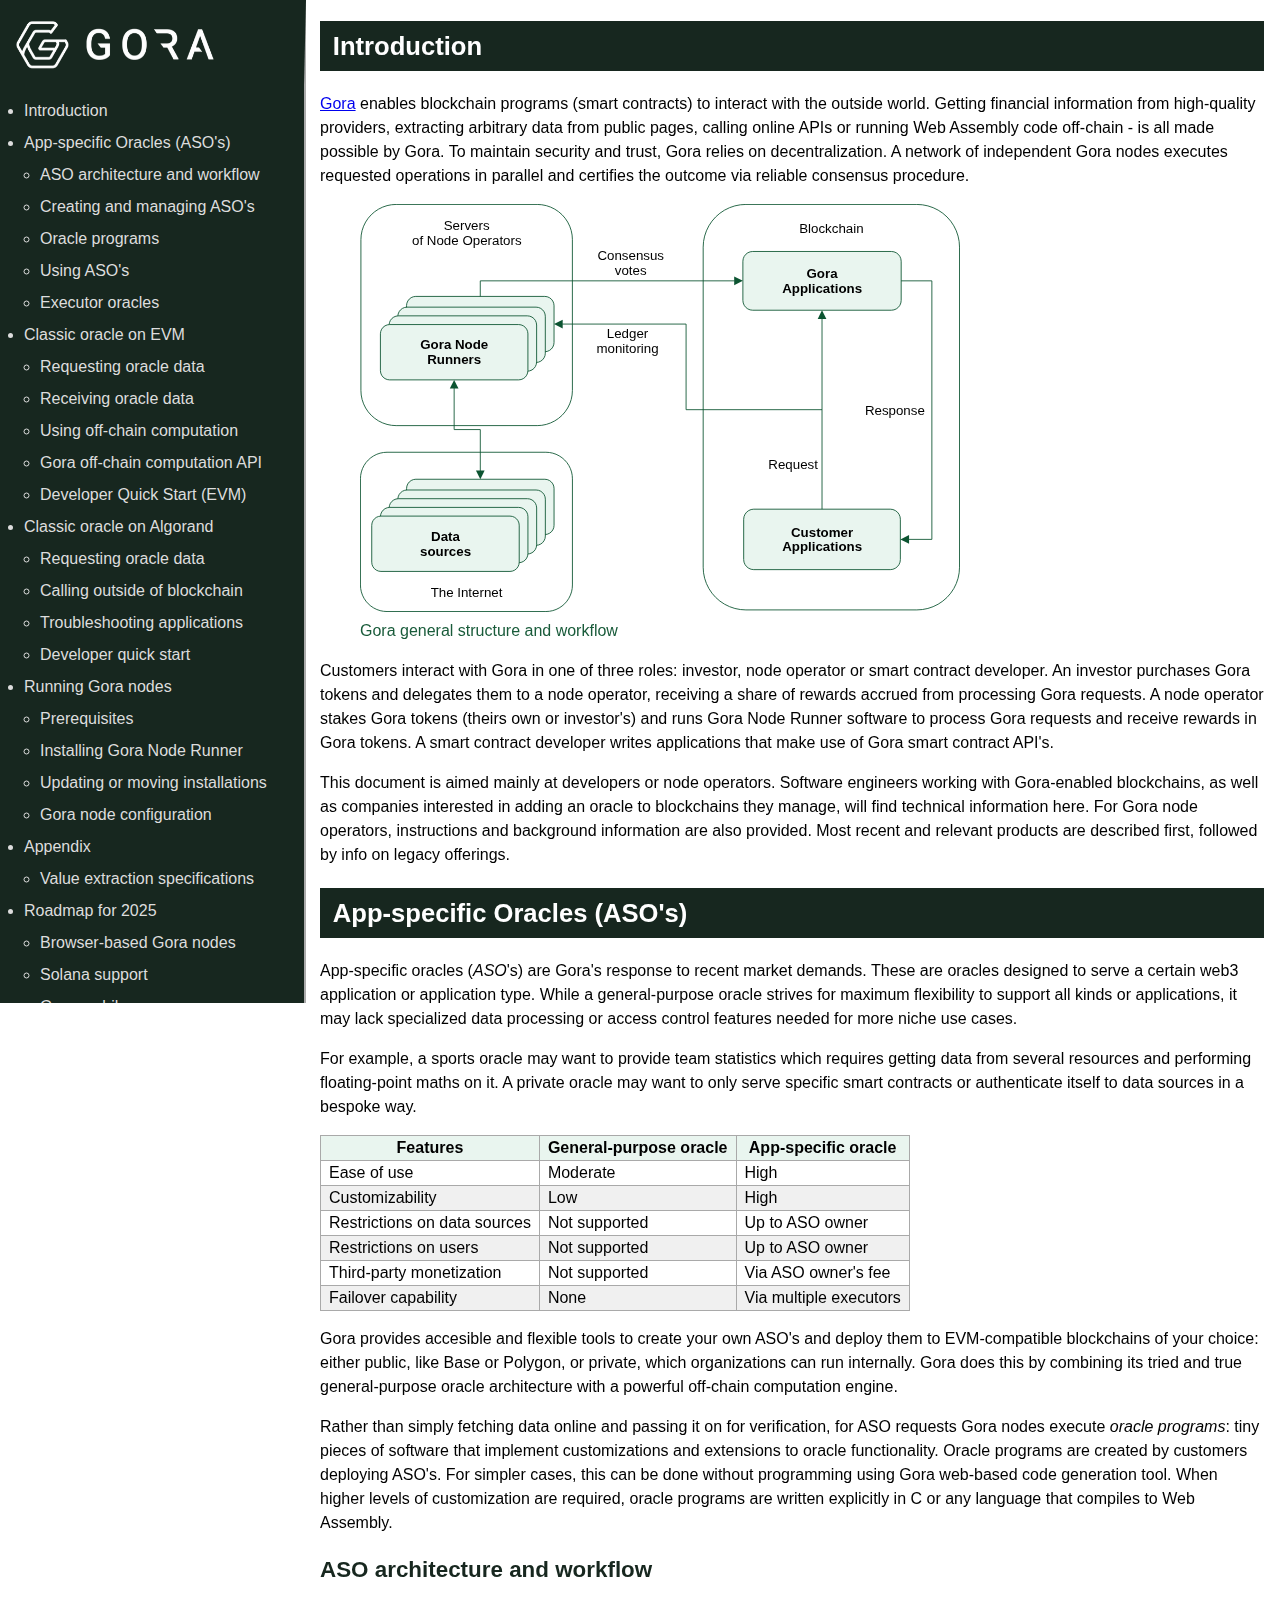
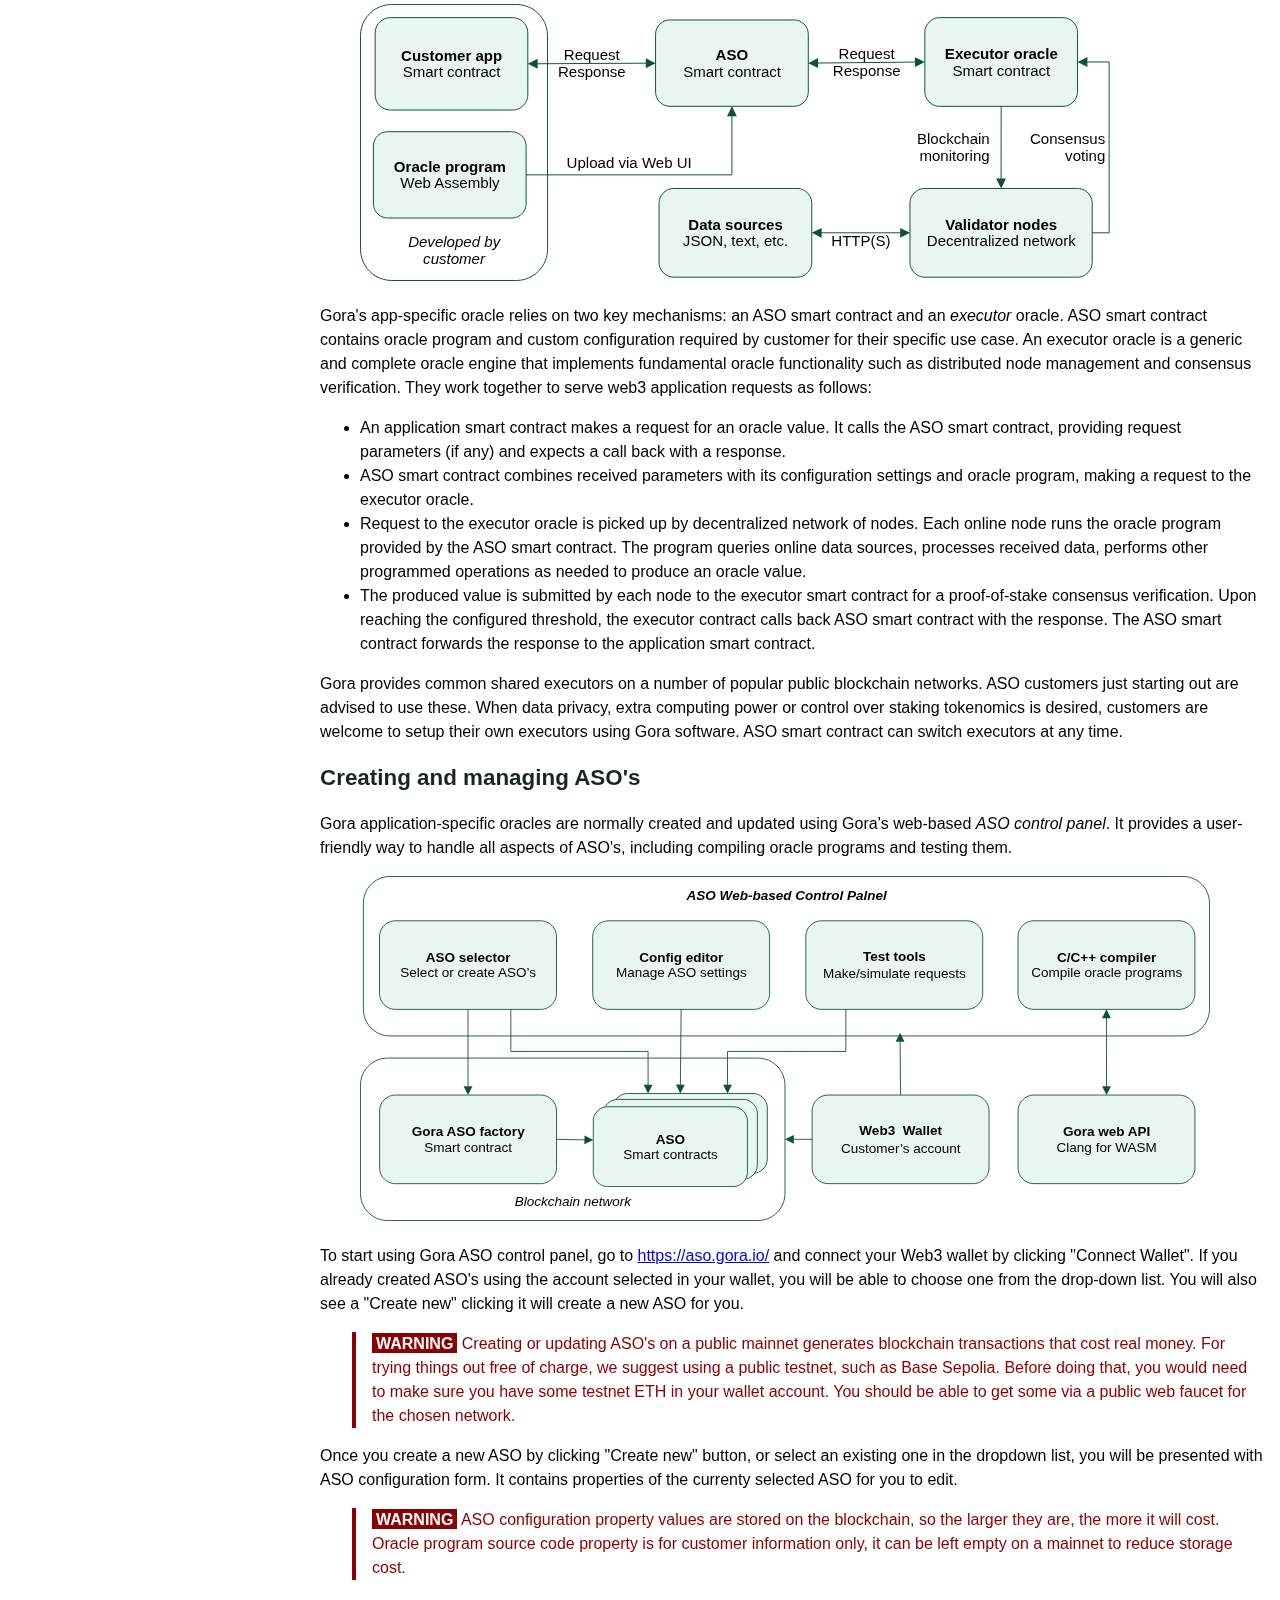
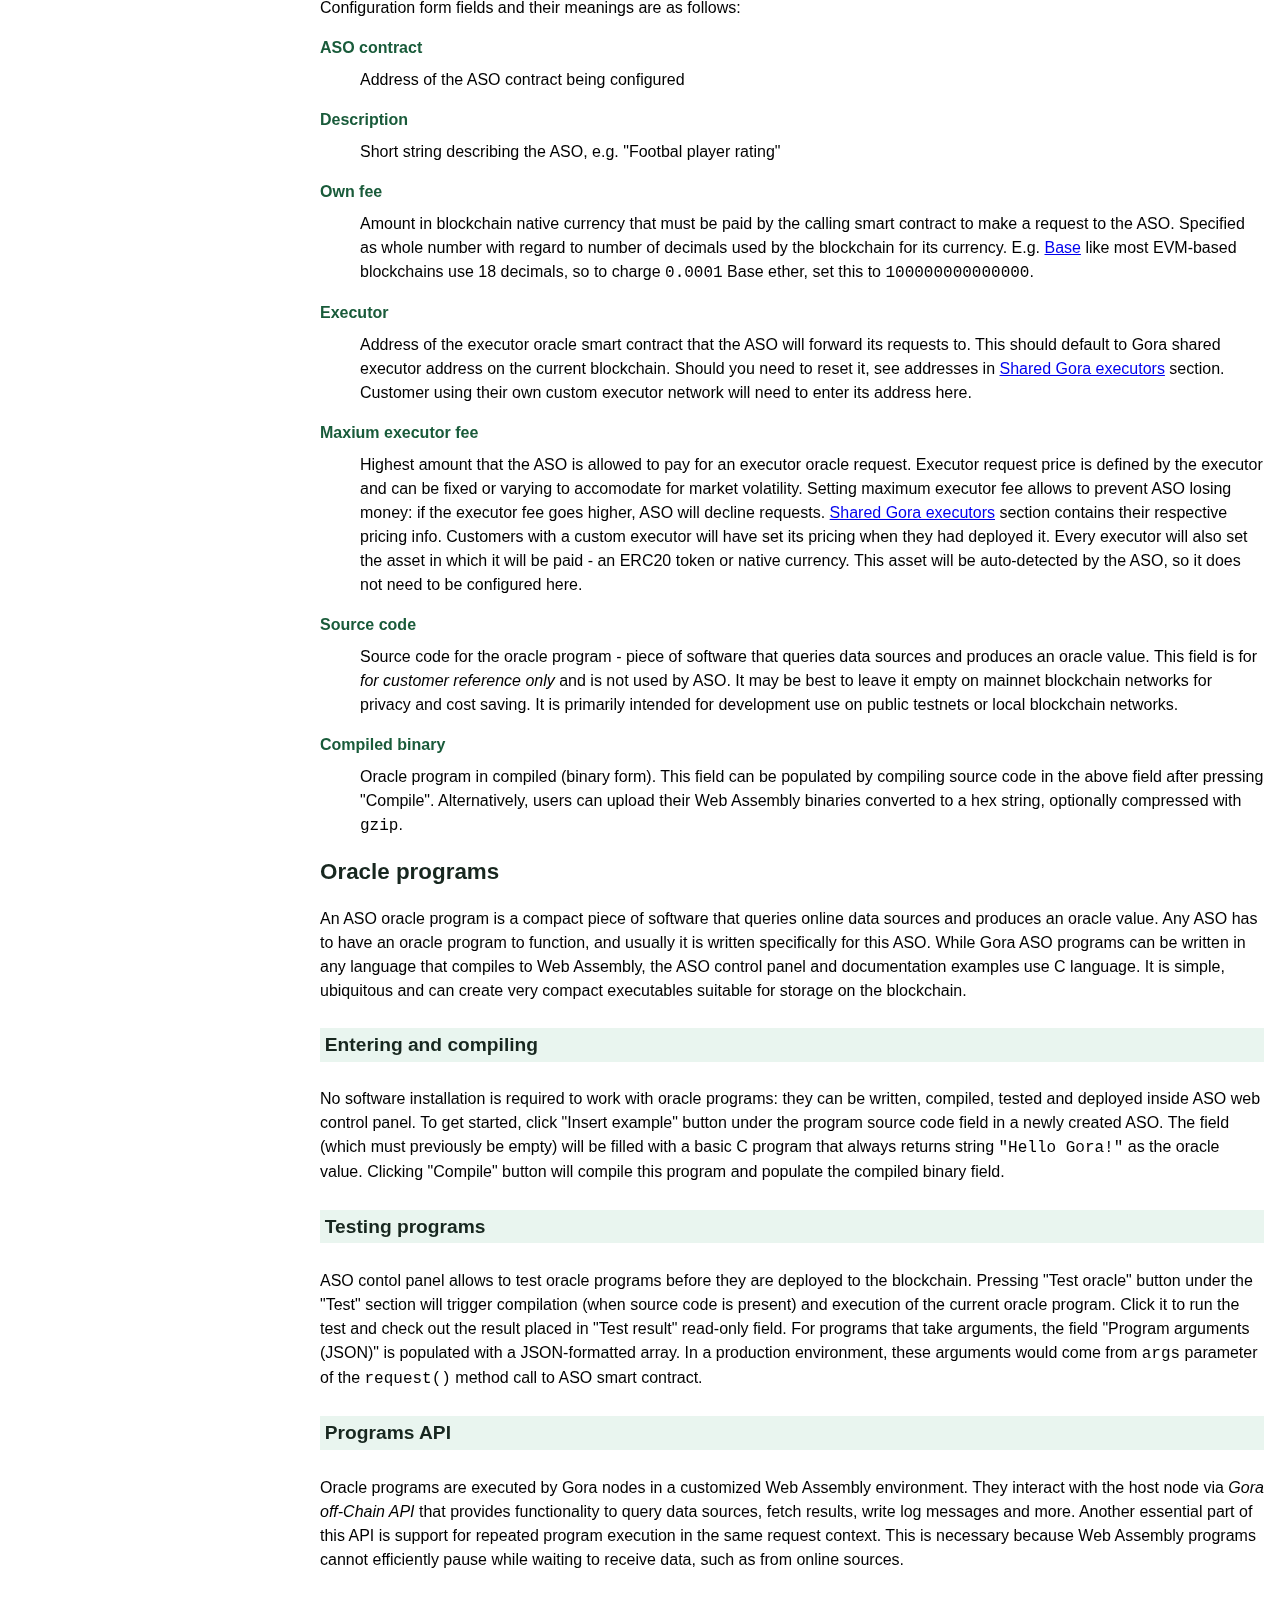
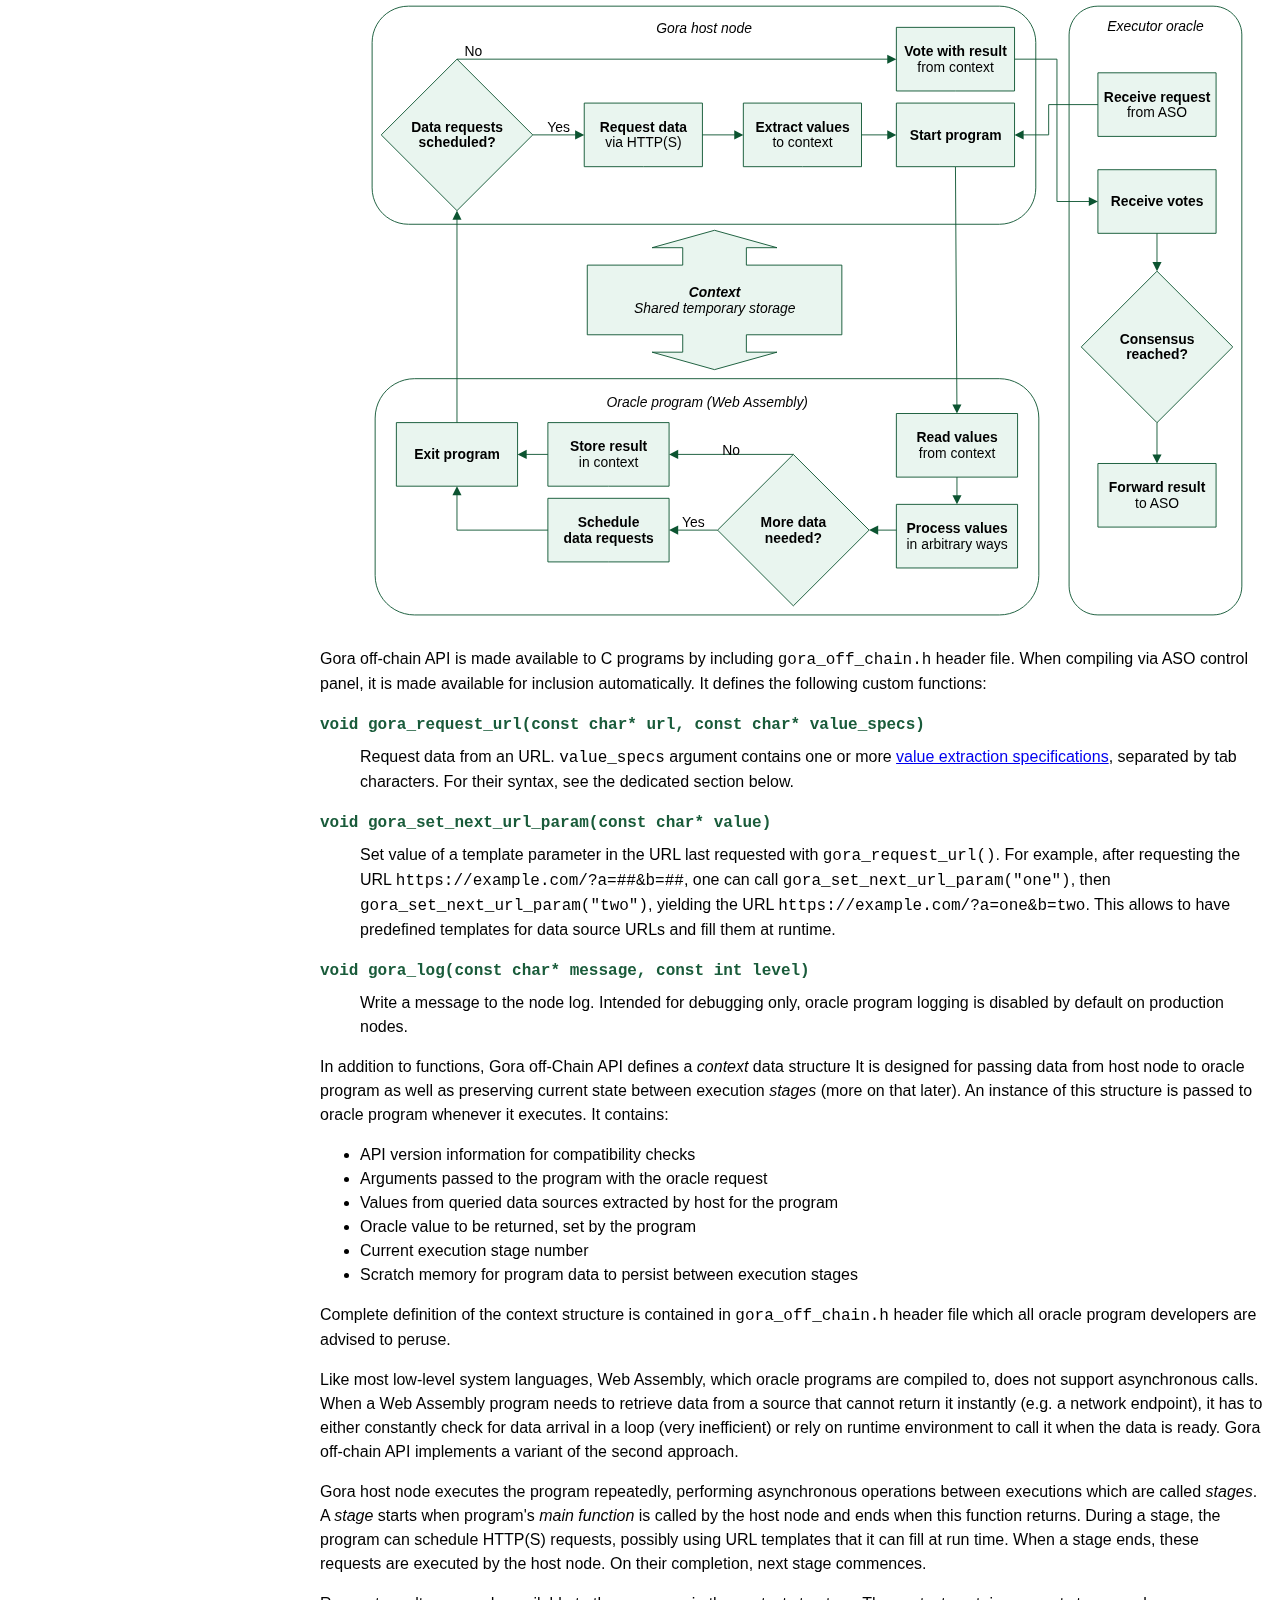
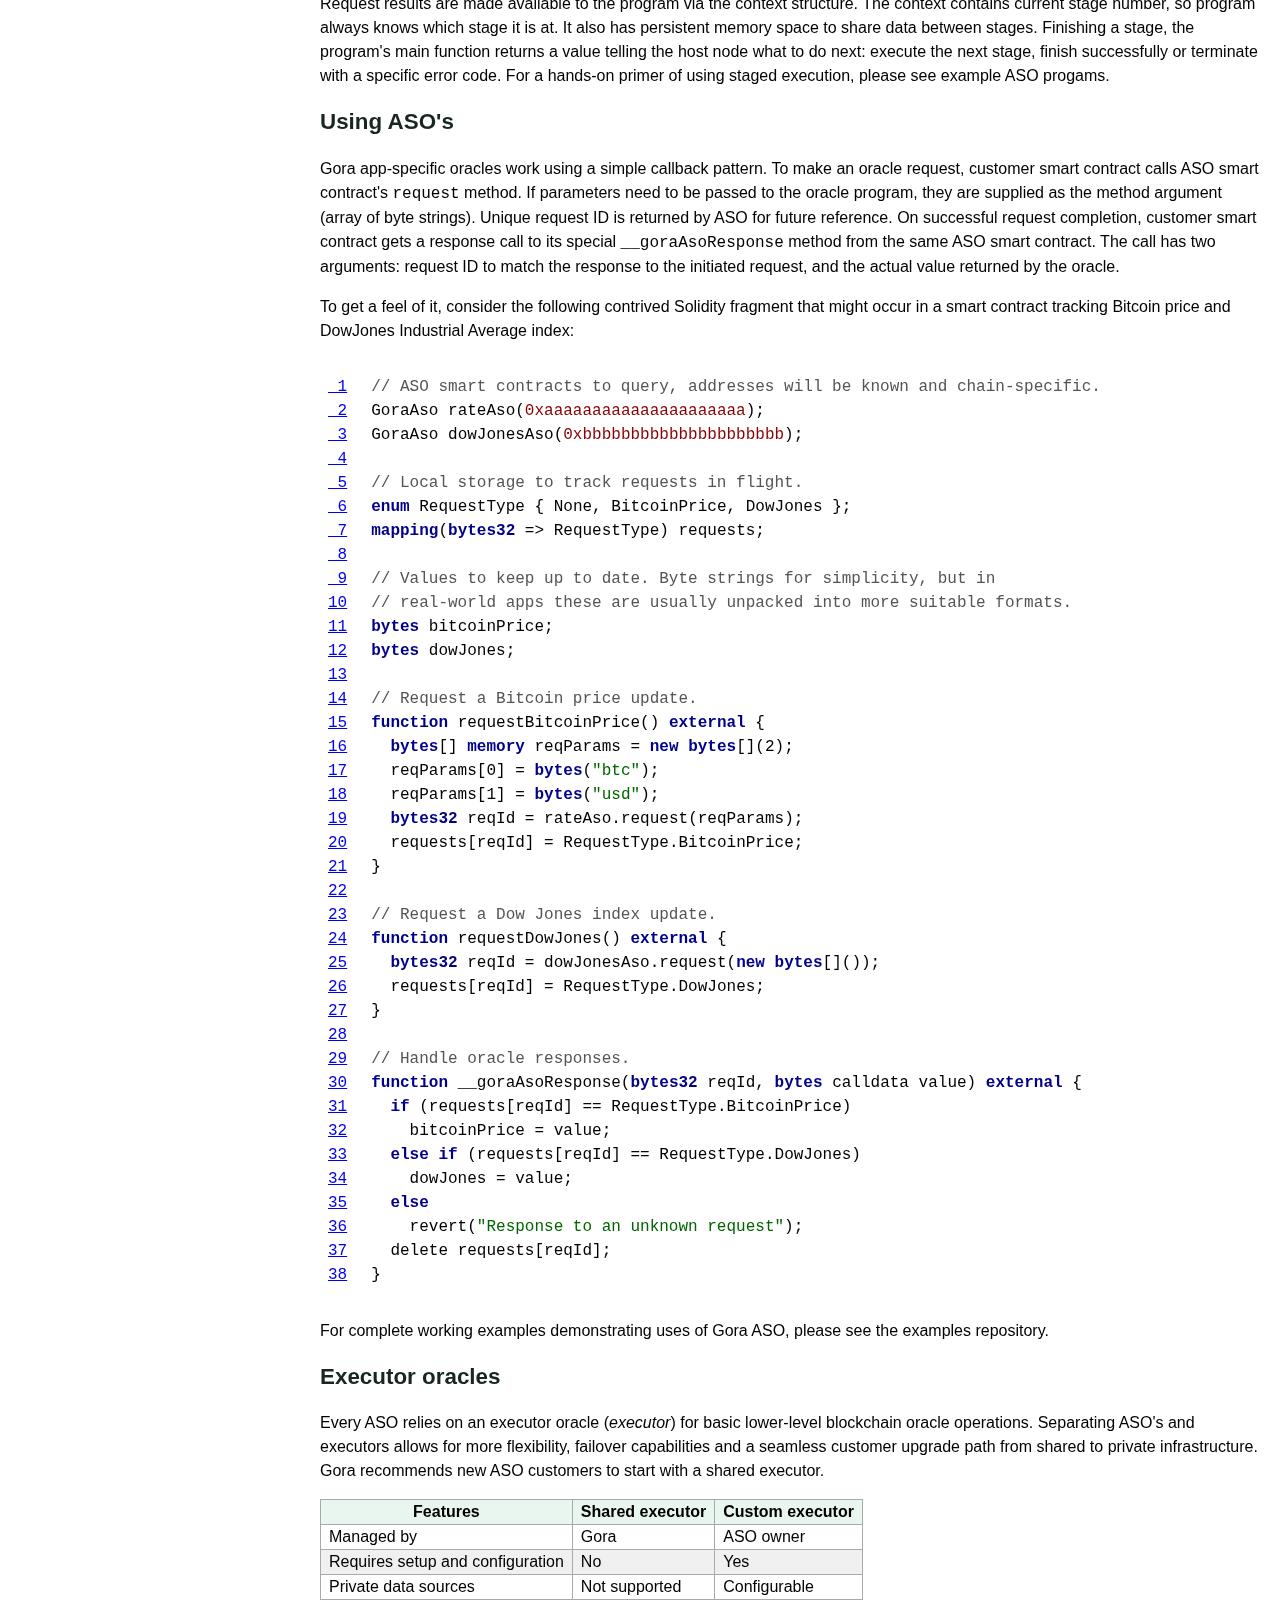
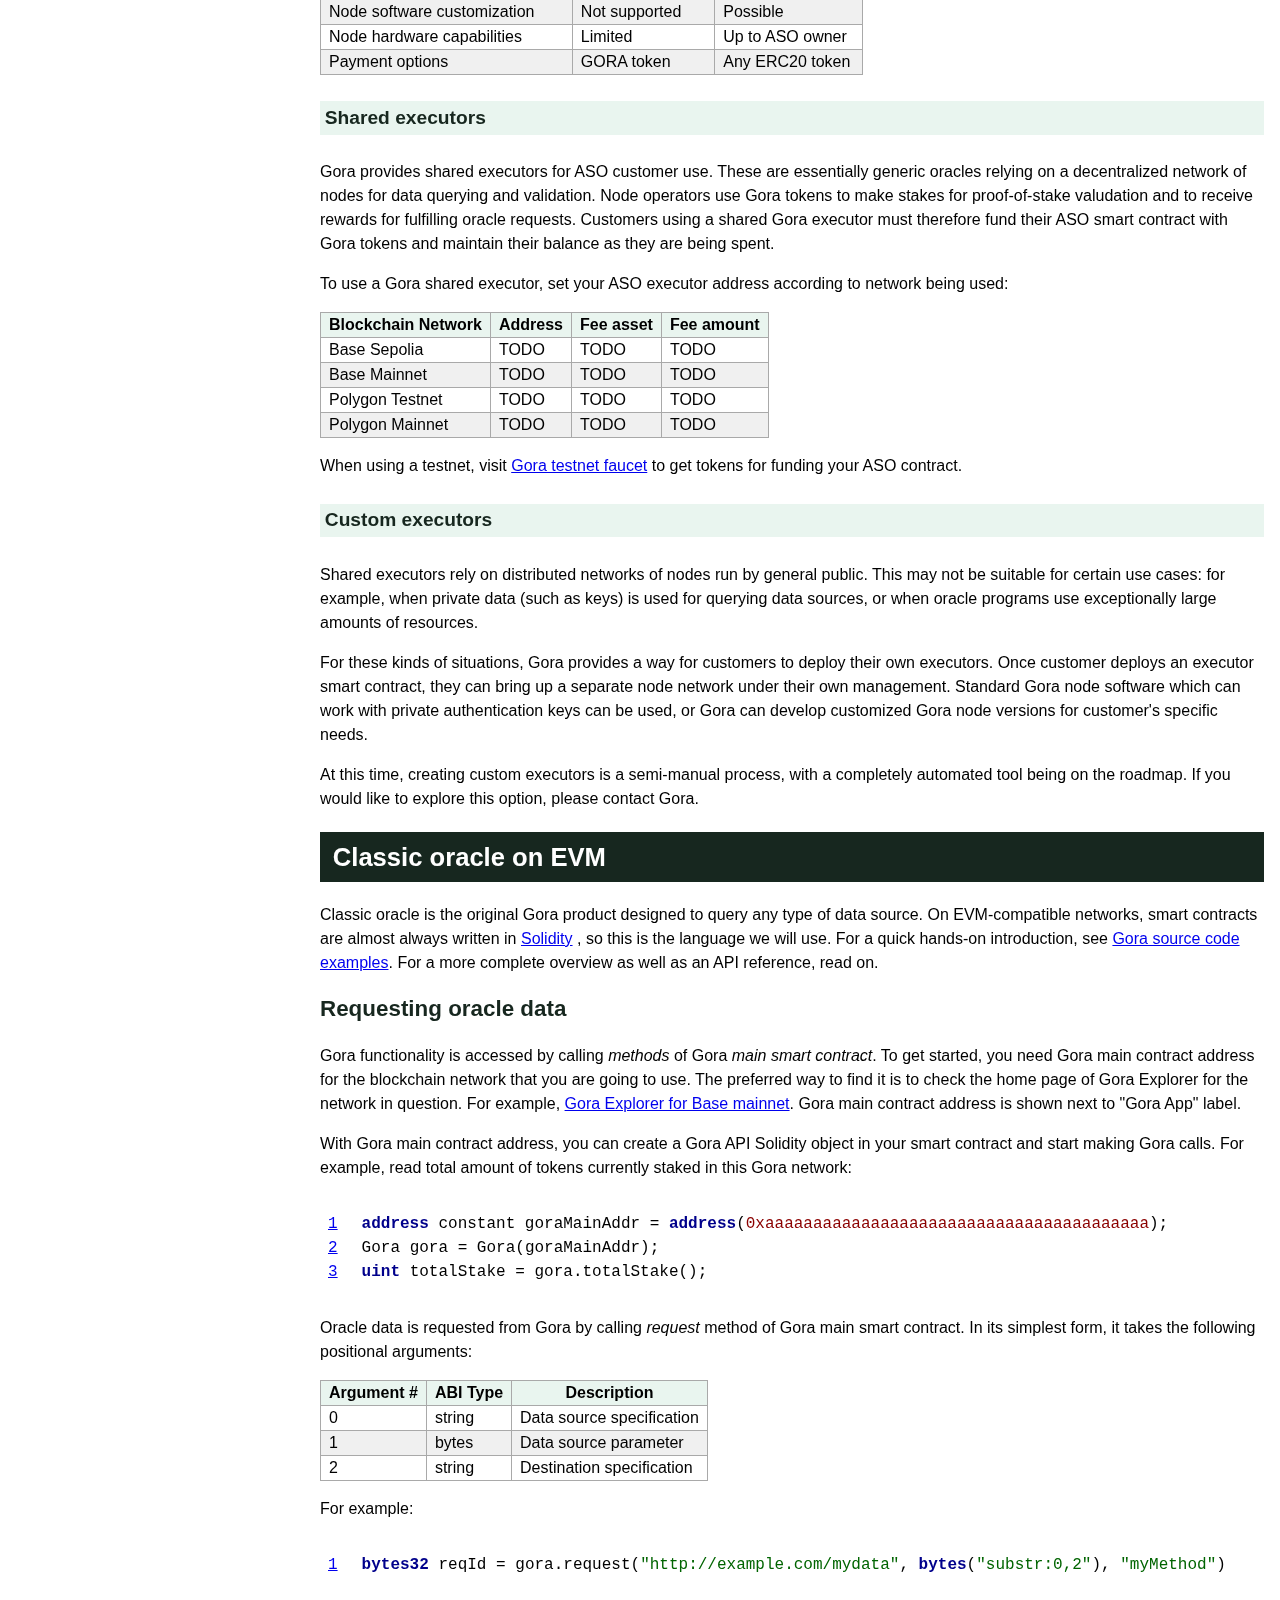
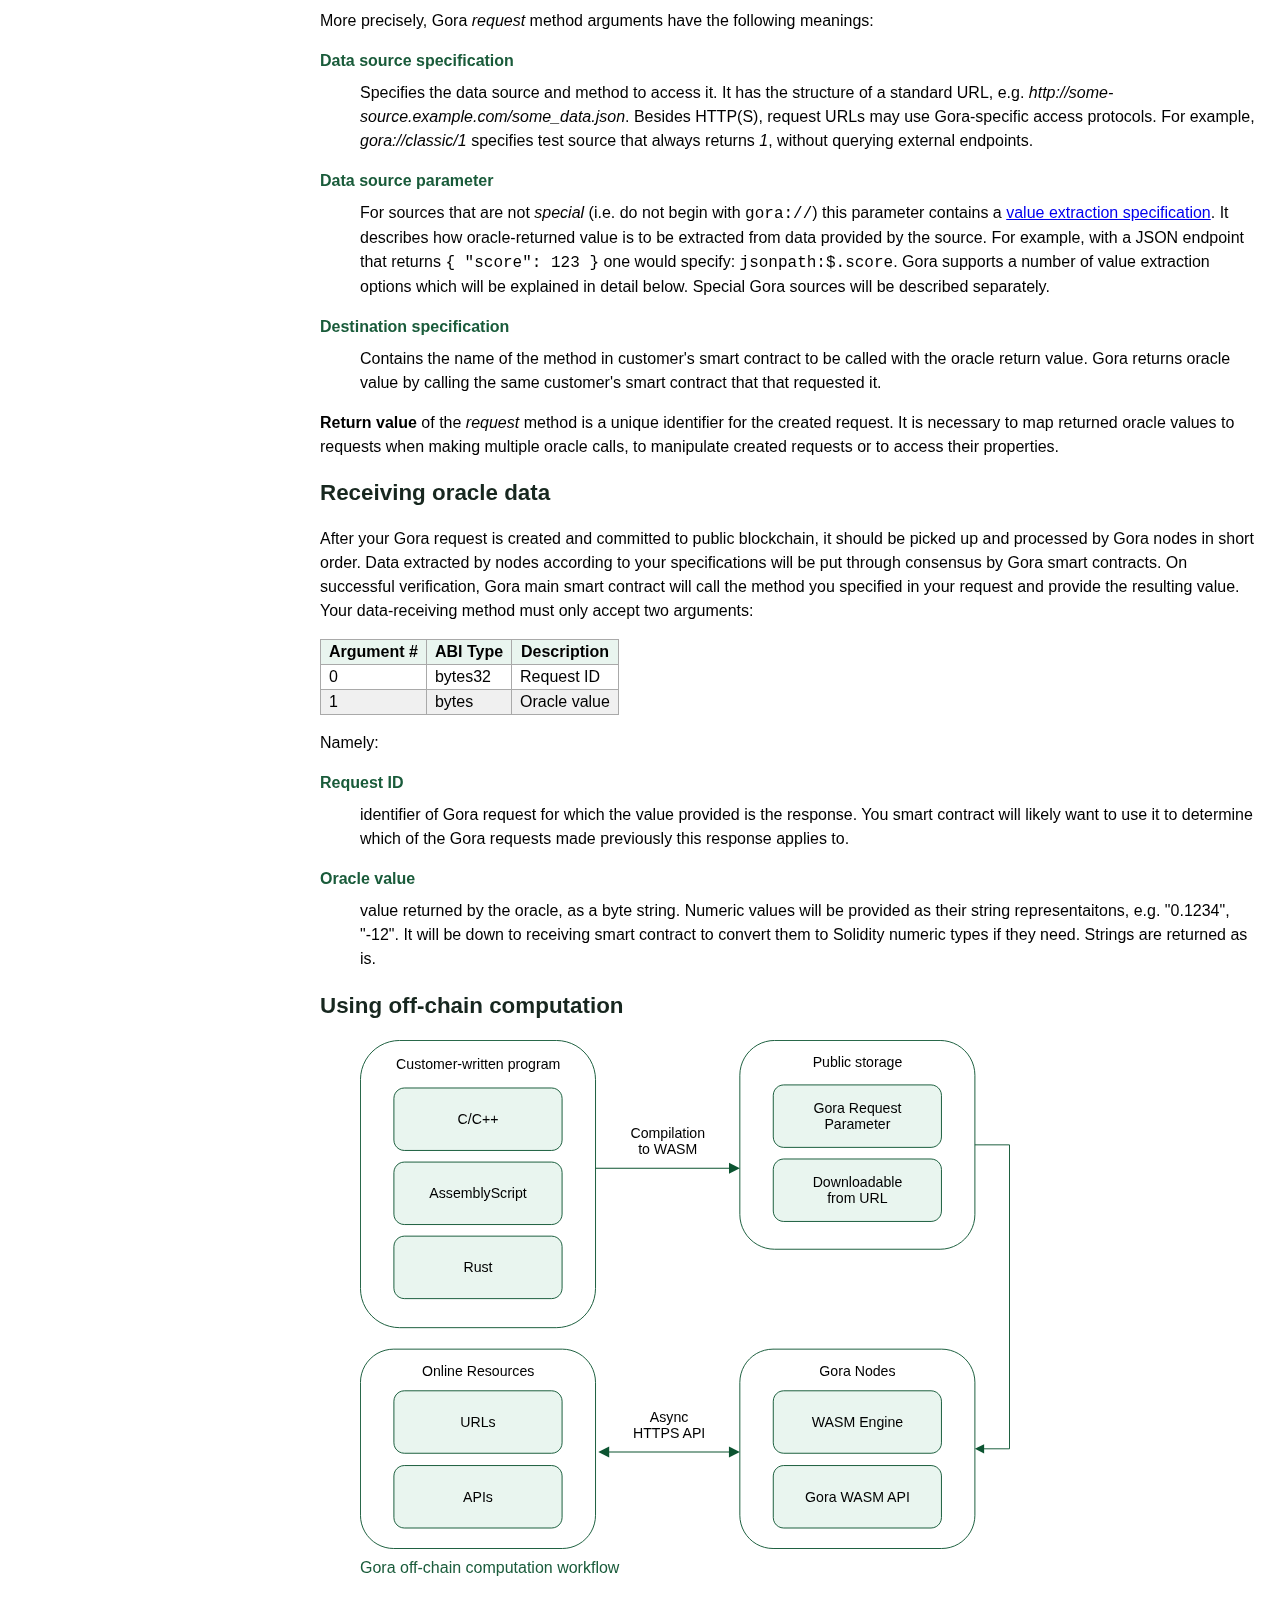
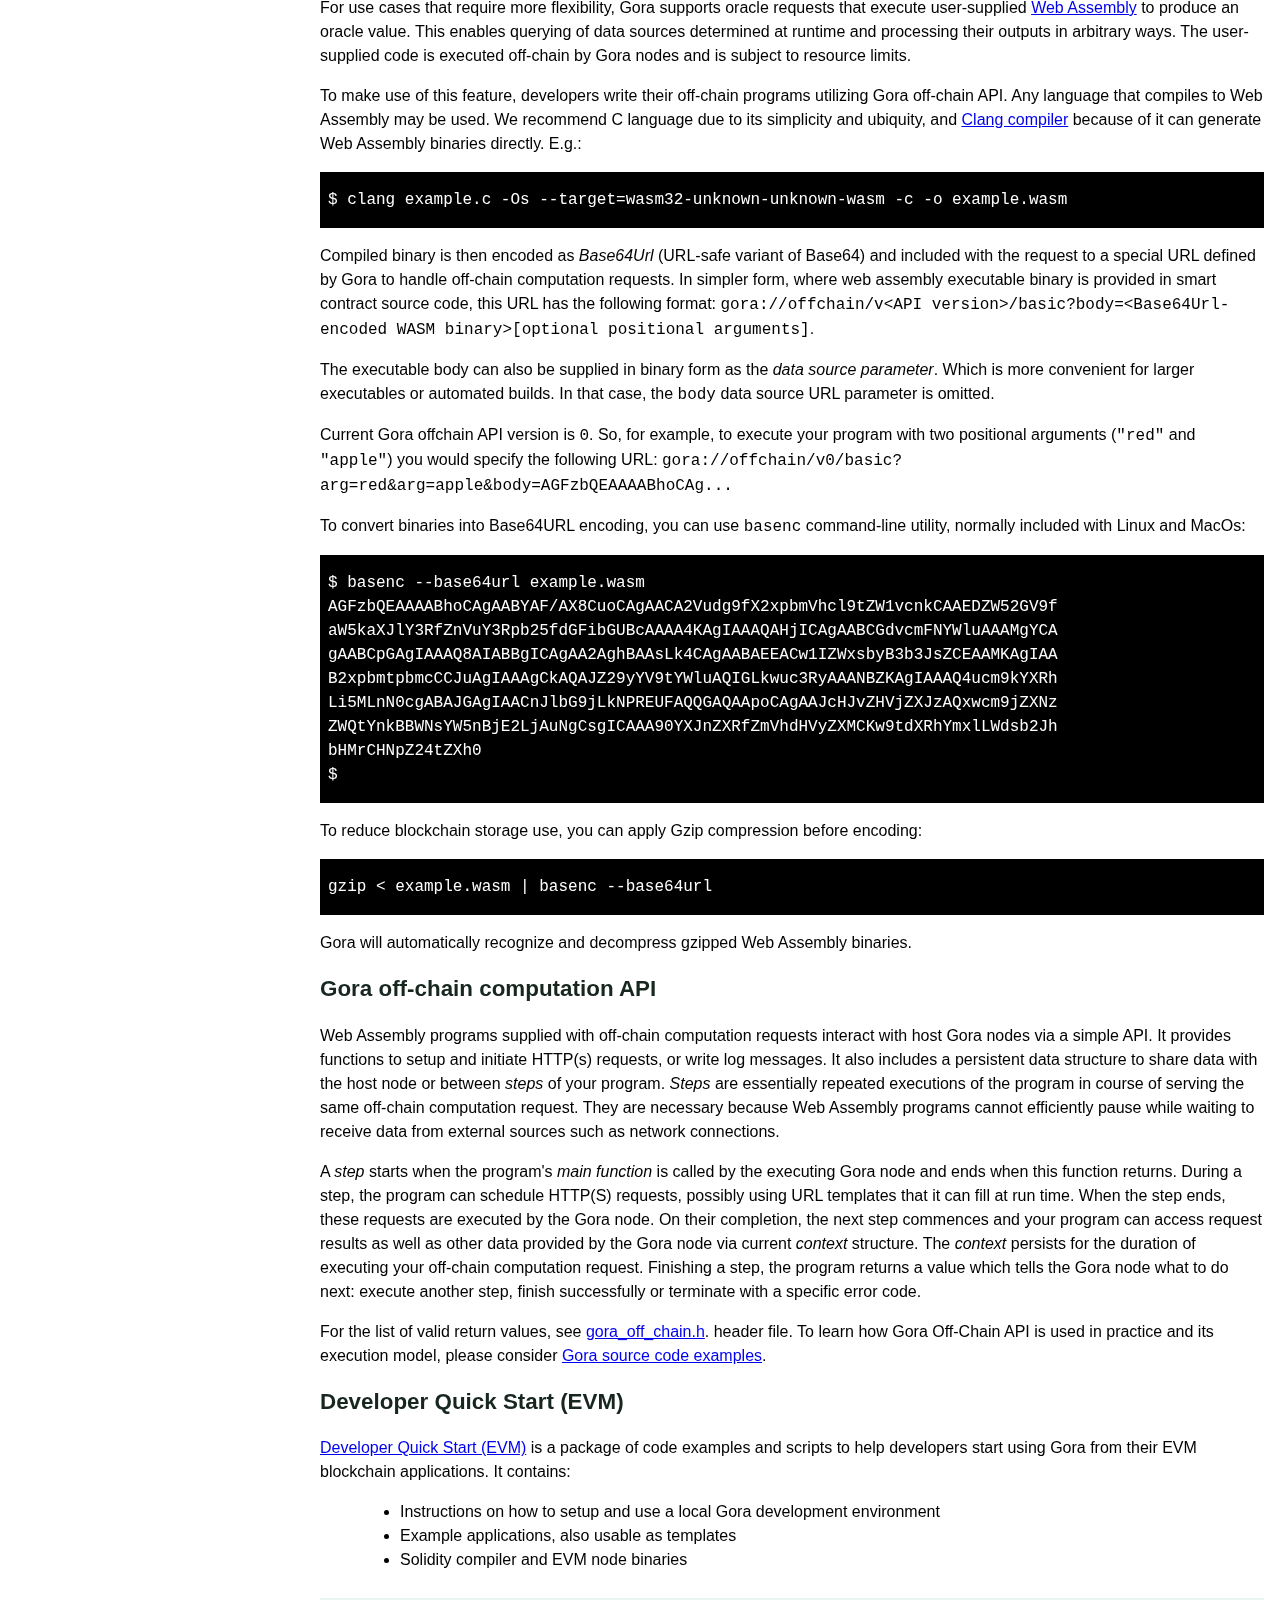
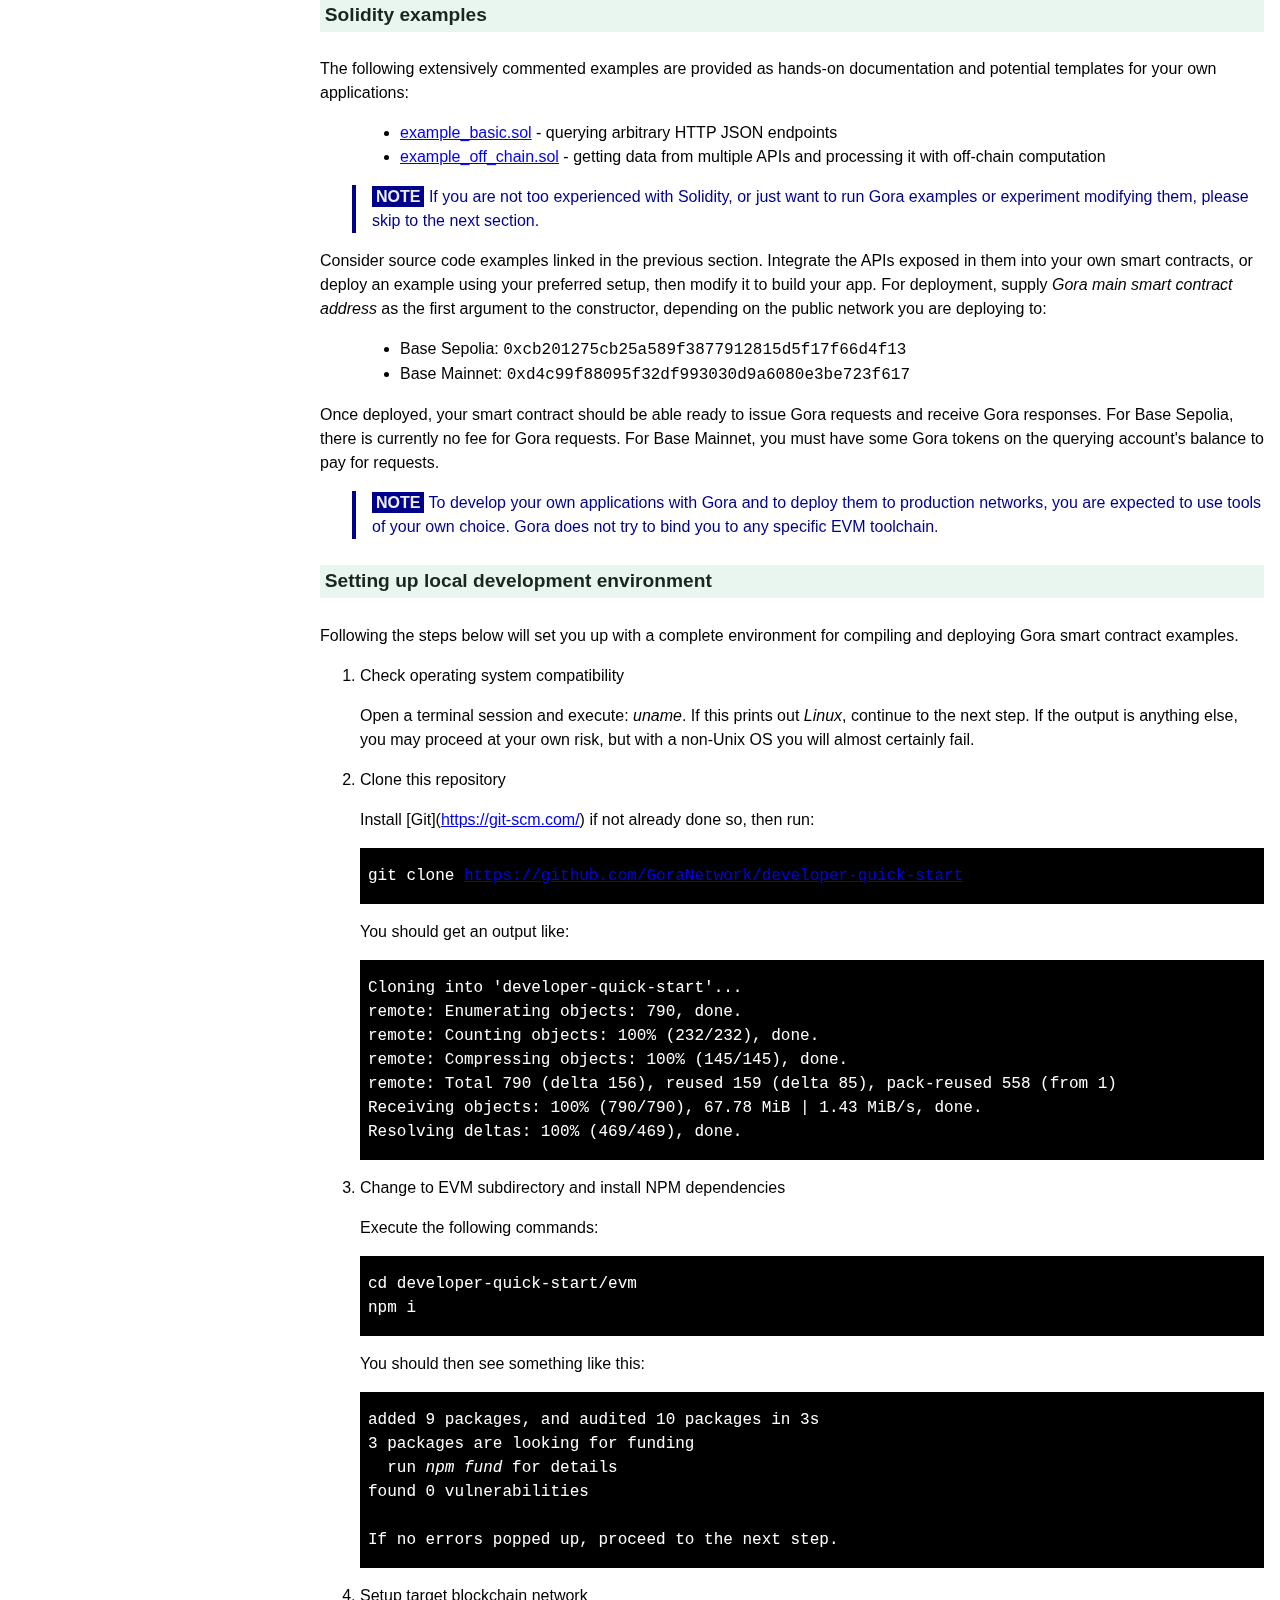
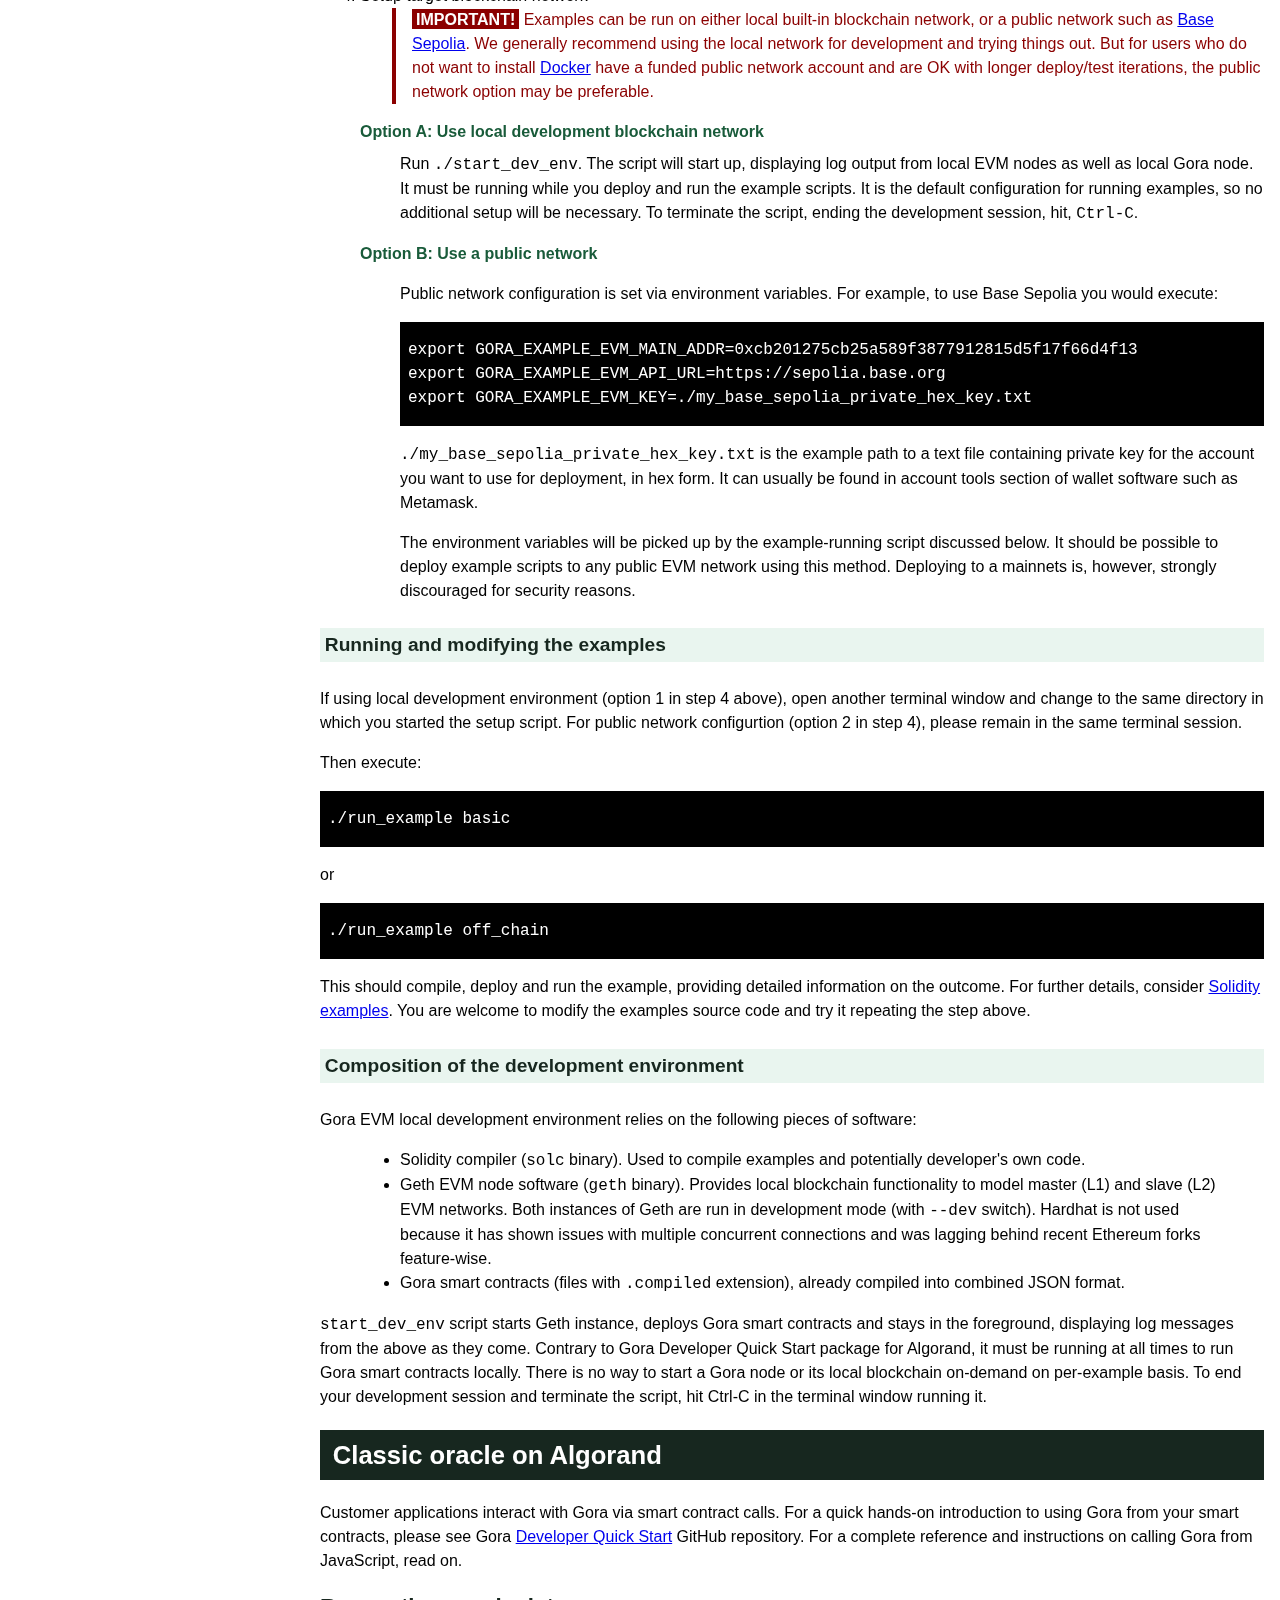
==== commit 9ff94813: "Adjust styling." ====
--- a/docs/index.html
+++ b/docs/index.html
@@ -7,7 +7,7 @@
 #mainLogo { position: absolute; top: 20px; left: 15px; z-index: 3; }
 #contents { padding: 60px 0.5em 0.5em; color: #dddddd;  background: #17271f; z-index: 1; }
 #contents a { color: #dddddd; text-decoration: none; }
-#contents ul {  padding-inline-start: 1em; }
+#contents ul { padding-inline-start: 1em; }
 p { margin: 2em 0; }
 @media (min-width:1024px) {
     body { font-size: 12pt; margin: 1em 1em 1em 20em; }
@@ -18,6 +18,7 @@
         overflow: scroll; border-right: 2px white outset;
         border-top: 85px #17271f solid;
     }
+    #contents ul { margin-top: 0; }
     p { margin: 1em 0; }
 }
 h1 { display: none; }
@@ -1263,7 +1264,7 @@
                         <dd>Demonstrates the use of Gora with predefined data sources. These sources are pre-configured under fixed numeric ID's, with more of them potentially being added in future releases. This and following examples use Gora Python library to simplify oracle request building. This is the recommended approach for production use. The classic example queries two currency rates and returns the maximum of the these. The source #7 is queried in both cases, but different sources can be used just as well. Source #7 uses a paid data provider that requires authentication. It is enabled by specifying <code>##signKey</code> as the second source parameter which makes Gora nodes generate a temporary <em>signature key</em> bound to the request and the node. The data source server being queried will check the validity of the request and the node's stake on the blockchain. This allows opening a data source to Gora users only without requiring them to provide authentication data or exposing it on the blockchain.</dd>
                         <dt>General URL example: <a href="https://github.com/GoraNetwork/developer-quick-start/blob/main/example_url.py">example_url.py</a></dt>
                         <dd>Shows how to use Gora for fetching data from arbitrary URLs. Data from URL responses can be extracted with a variety of methods such as JSONPath, XPath, regular expressions, or substring specifications. Two key differences from the previous example are the request parameters and dummy method calls. The latter is necessary for increasing op code budget of the request transaction, to accomodate the needs of more the flexible request type. To issue such requests with more URLs, you may need to add more <code>do_nothing_N()</code> dummy methods and increase 4th parameter of <code>run_demo_app()</code> to raise op code budget even more.</dd>
-                        <dt>Off-chain computation example: <a href="https://github.com/GoraNetwork/developer-quick-start/blob/main/example_offchain.py">example_offchain.py</a></dt>
+                        <dt>Off-chain computation example: <a href="https://github.com/GoraNetwork/developer-quick-start/blob/main/example_off_chain.py">example_off_chain.py</a></dt>
                         <dd>Demonstrates Gora's arbitrary off-chain computation capability. It takes a UK postal code, geolocates it via third-party free API, then queries another free API and returns current air temperature at the location. The C source code accomplishing this can be found in <code>example_off_chain_multi_step.c</code>. The WebAssembly resulting from compilation of this code is included in the example app verbatim, as a byte string constant. For more off-chain executable specification options as well as other details on the off-chain computation feature, refer to Gora off-chain API documentation.</dd>
                     </dl>
                 </section>
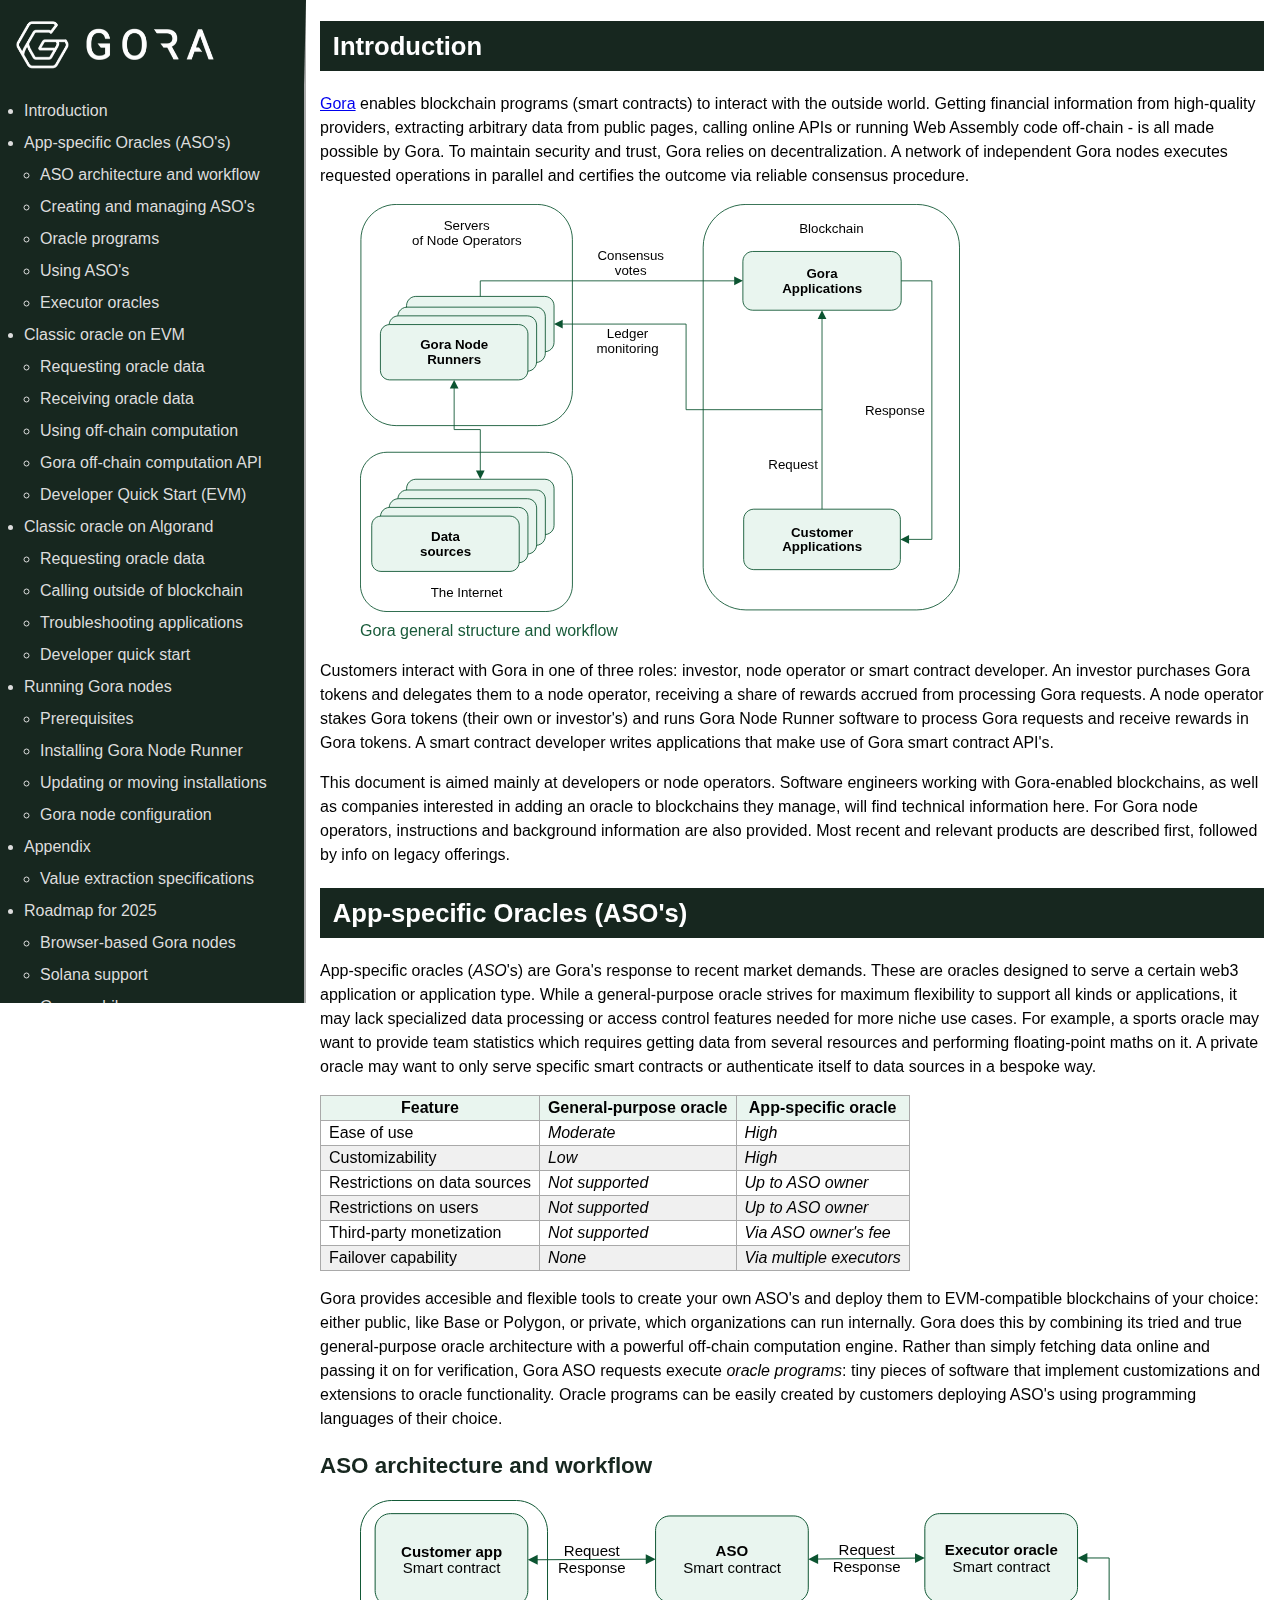
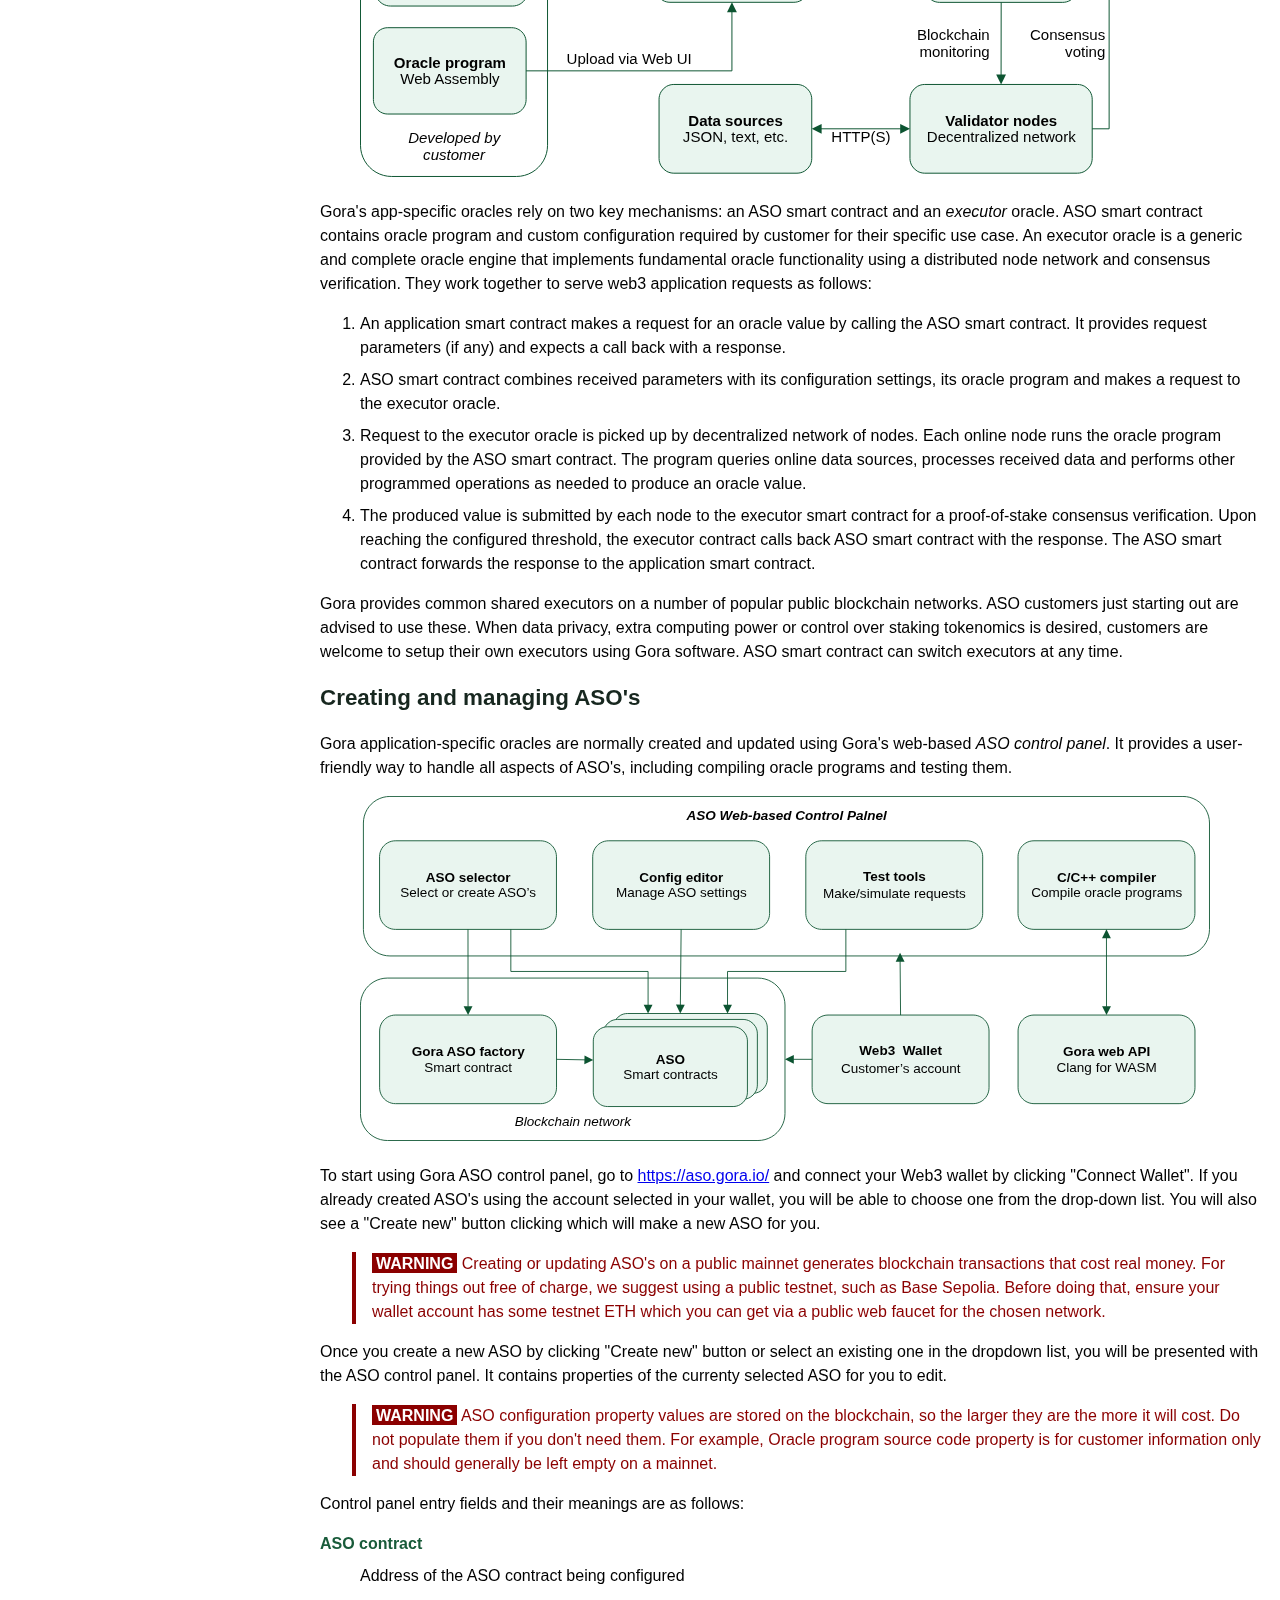
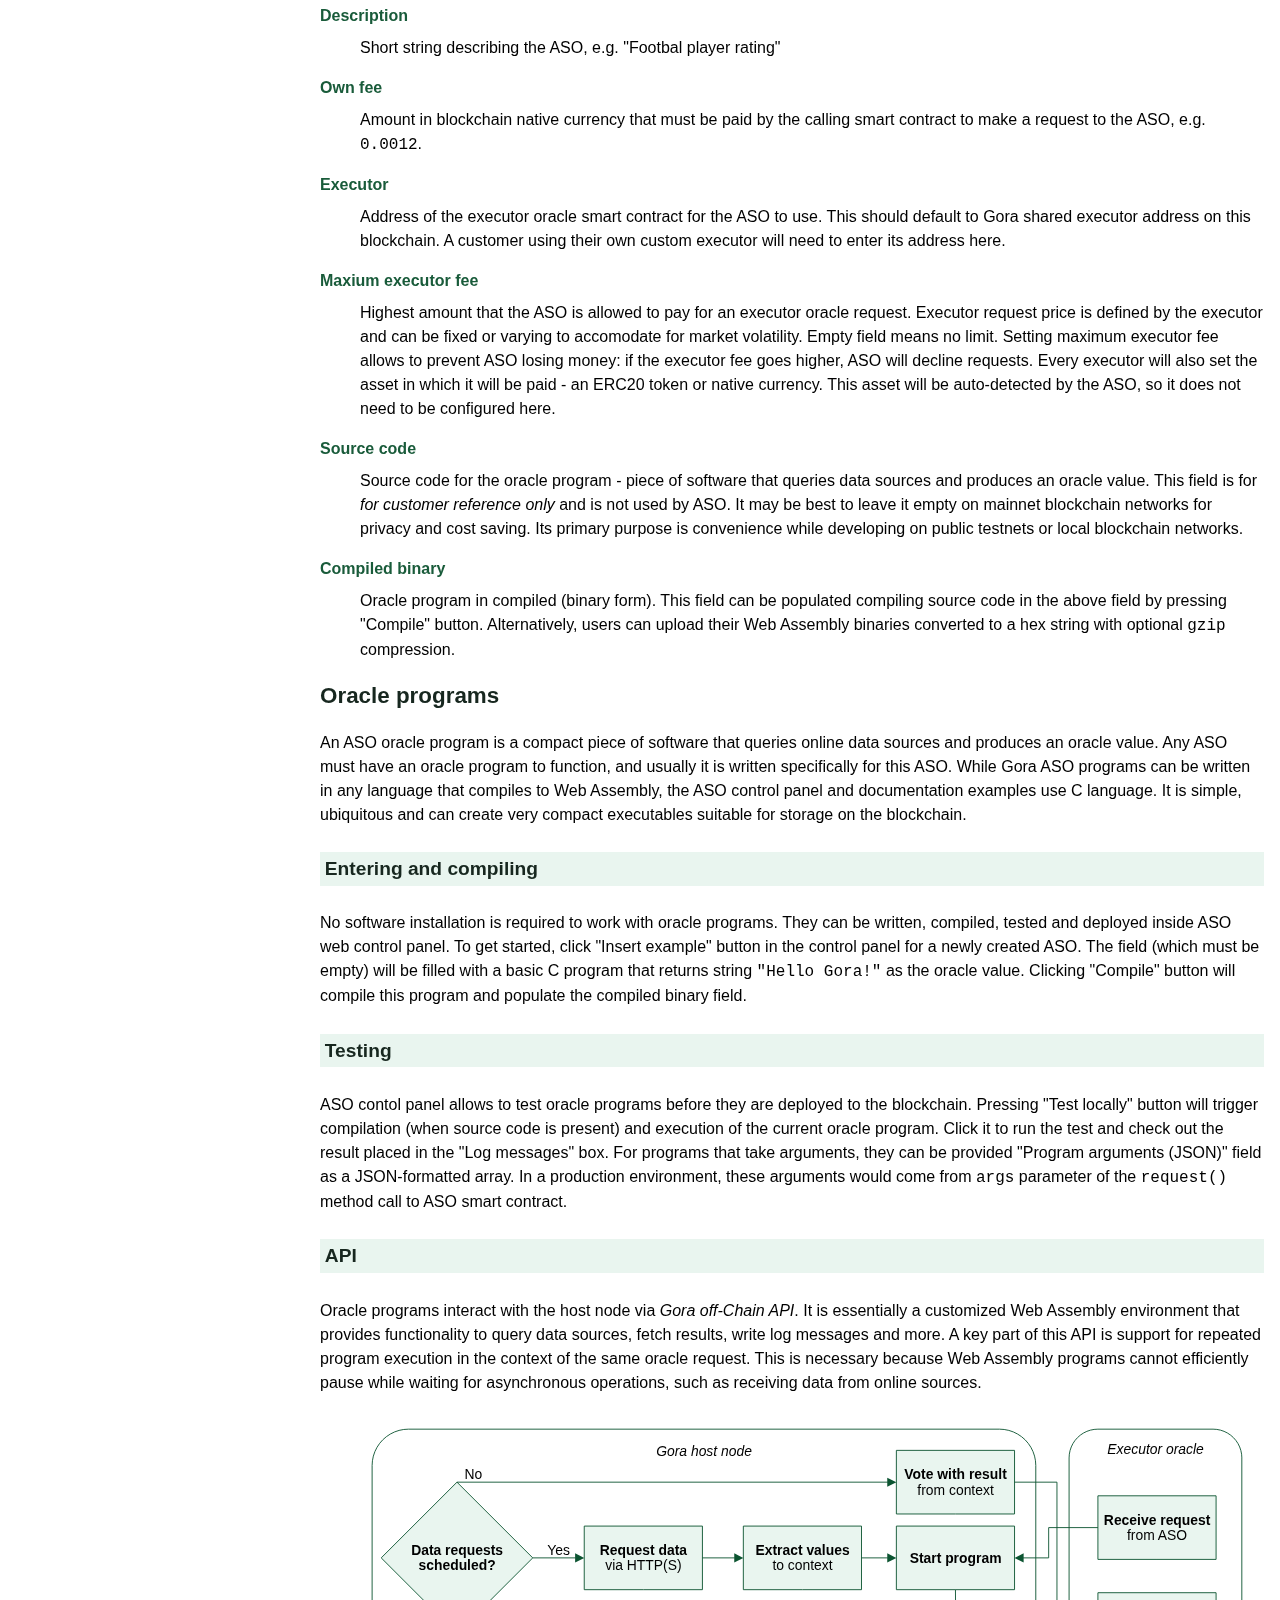
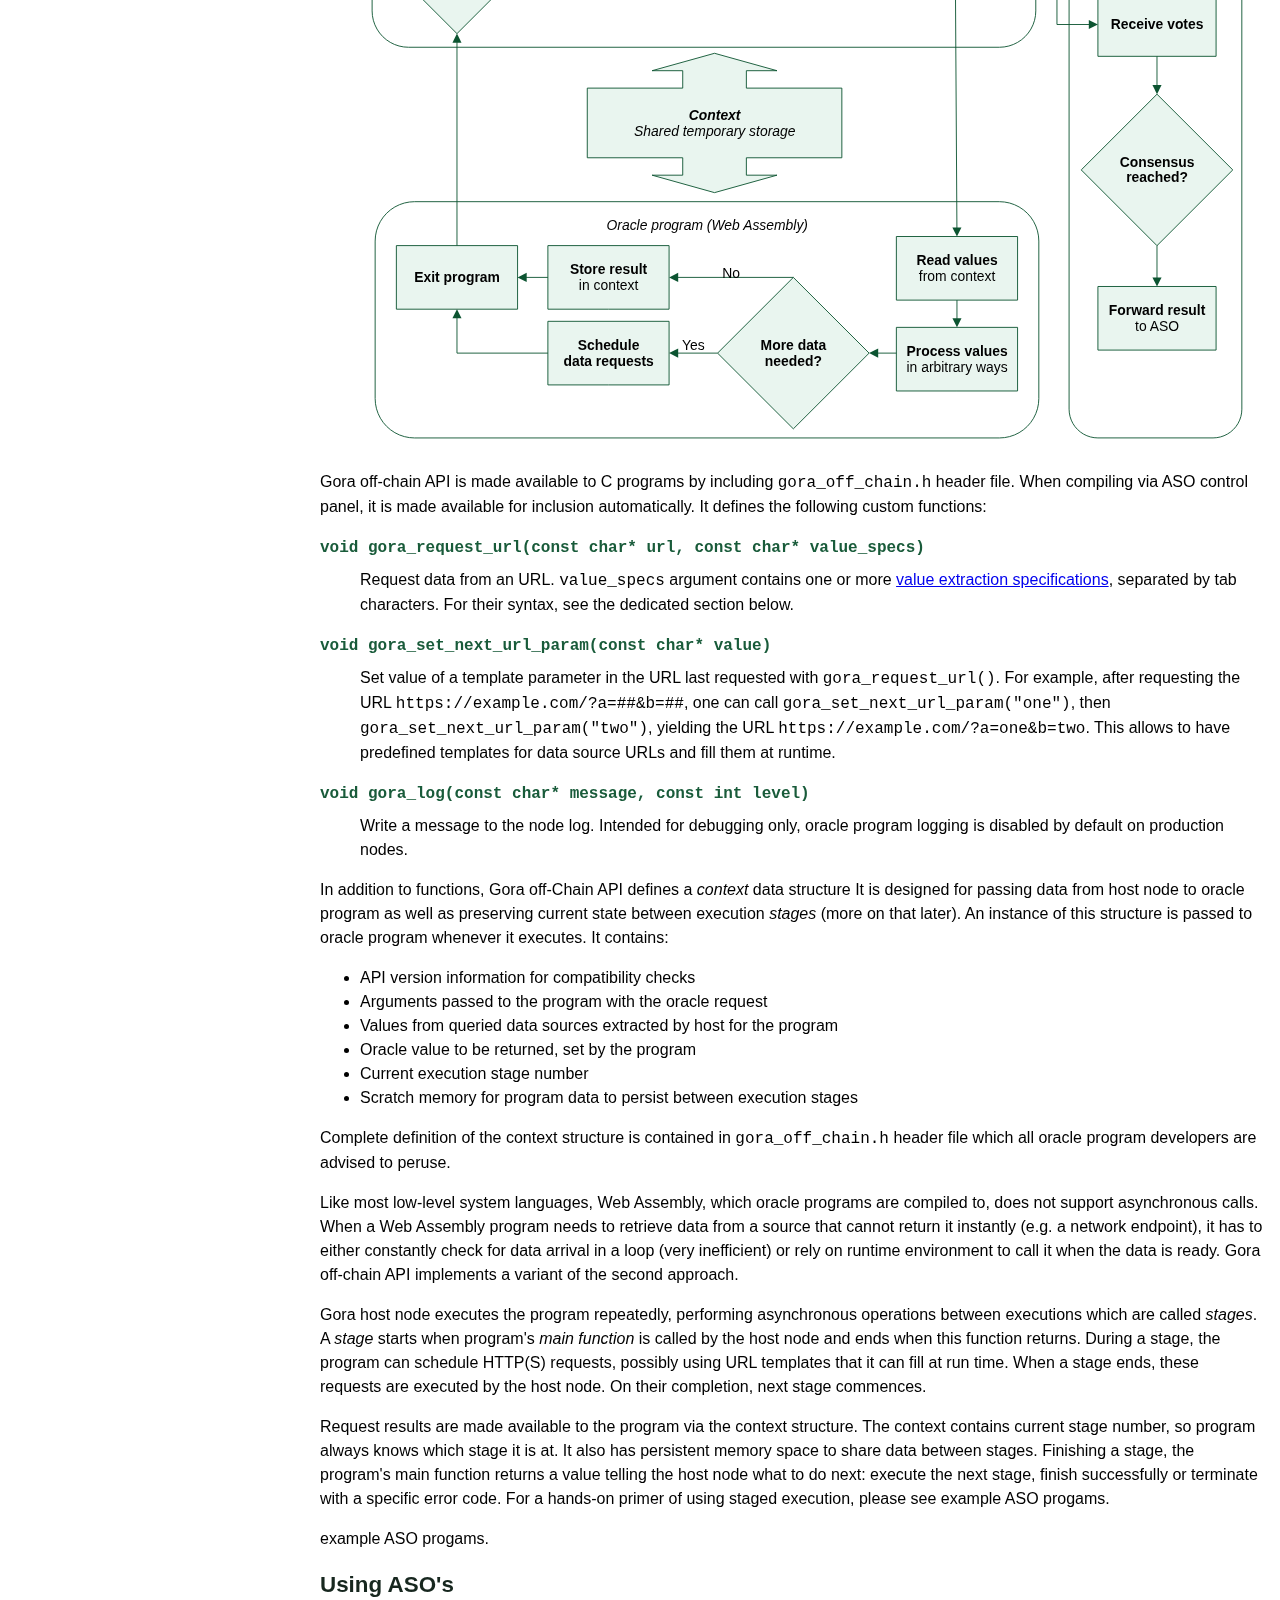
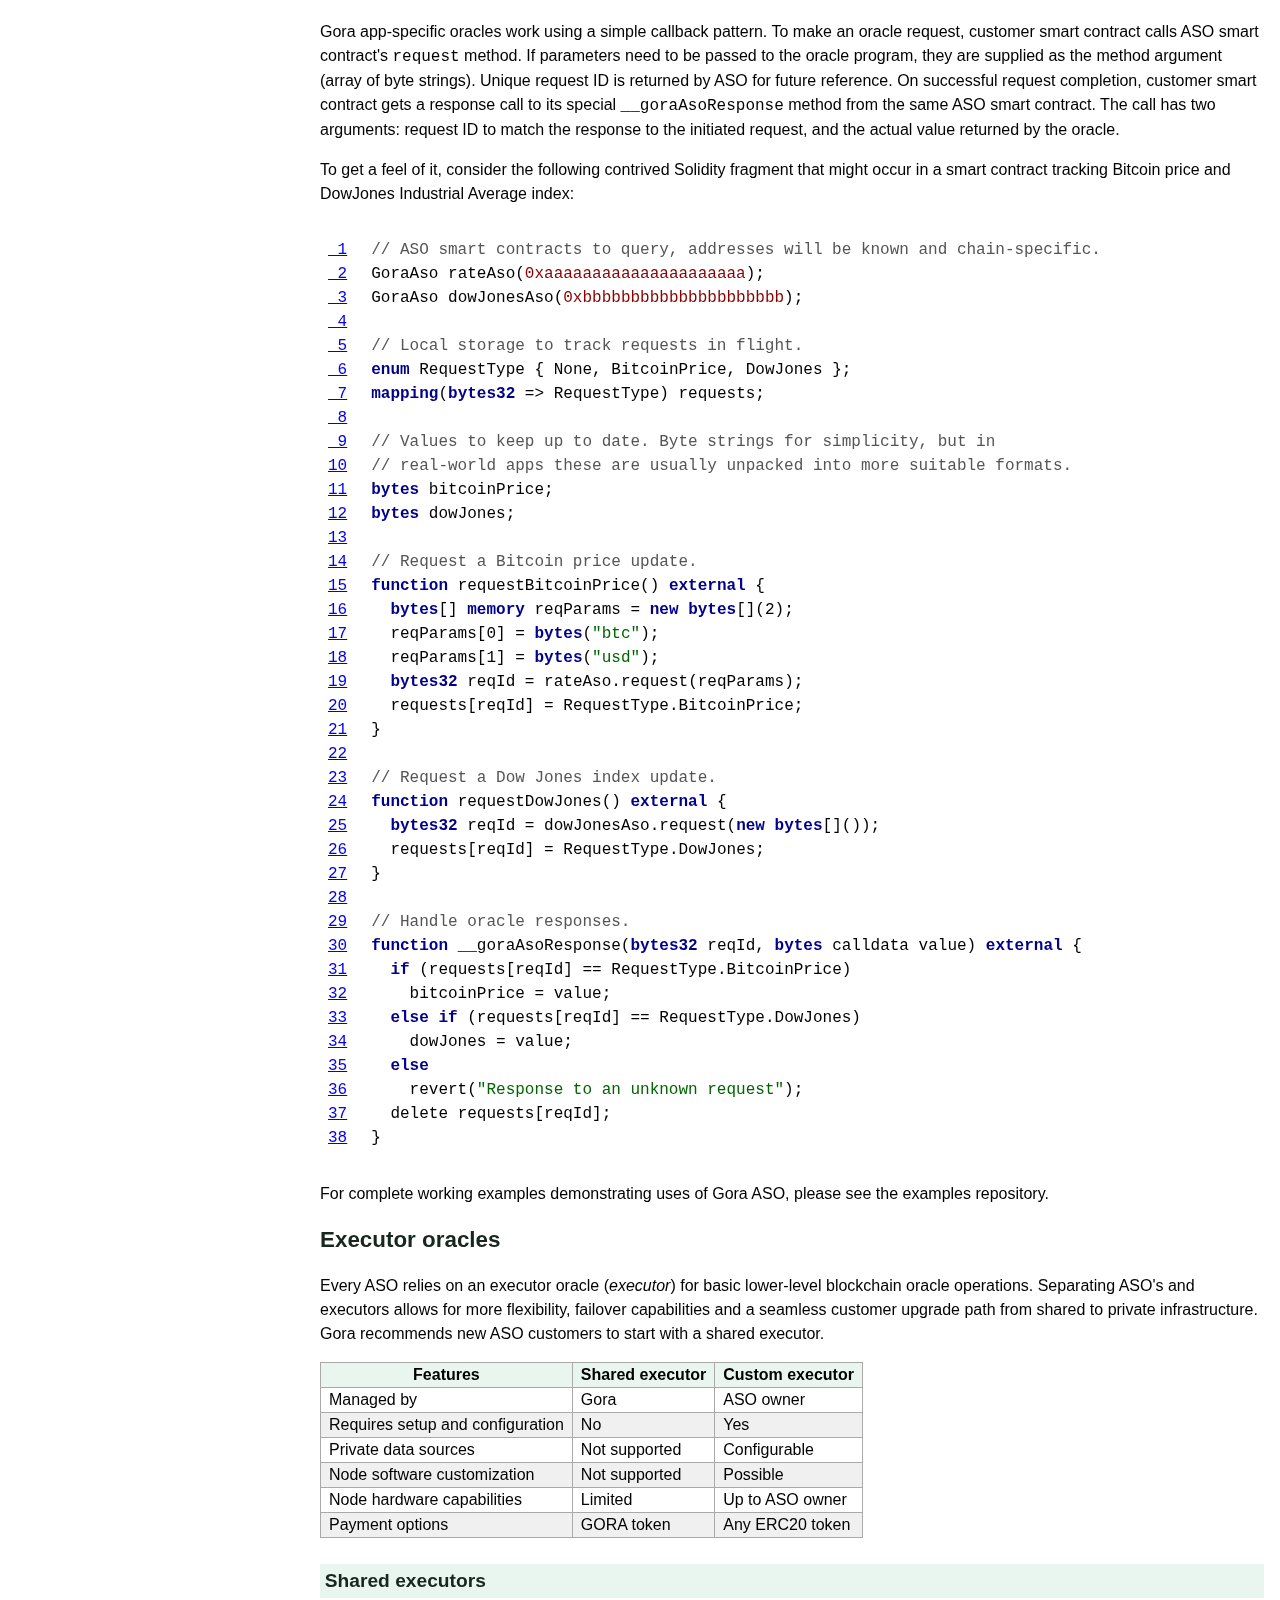
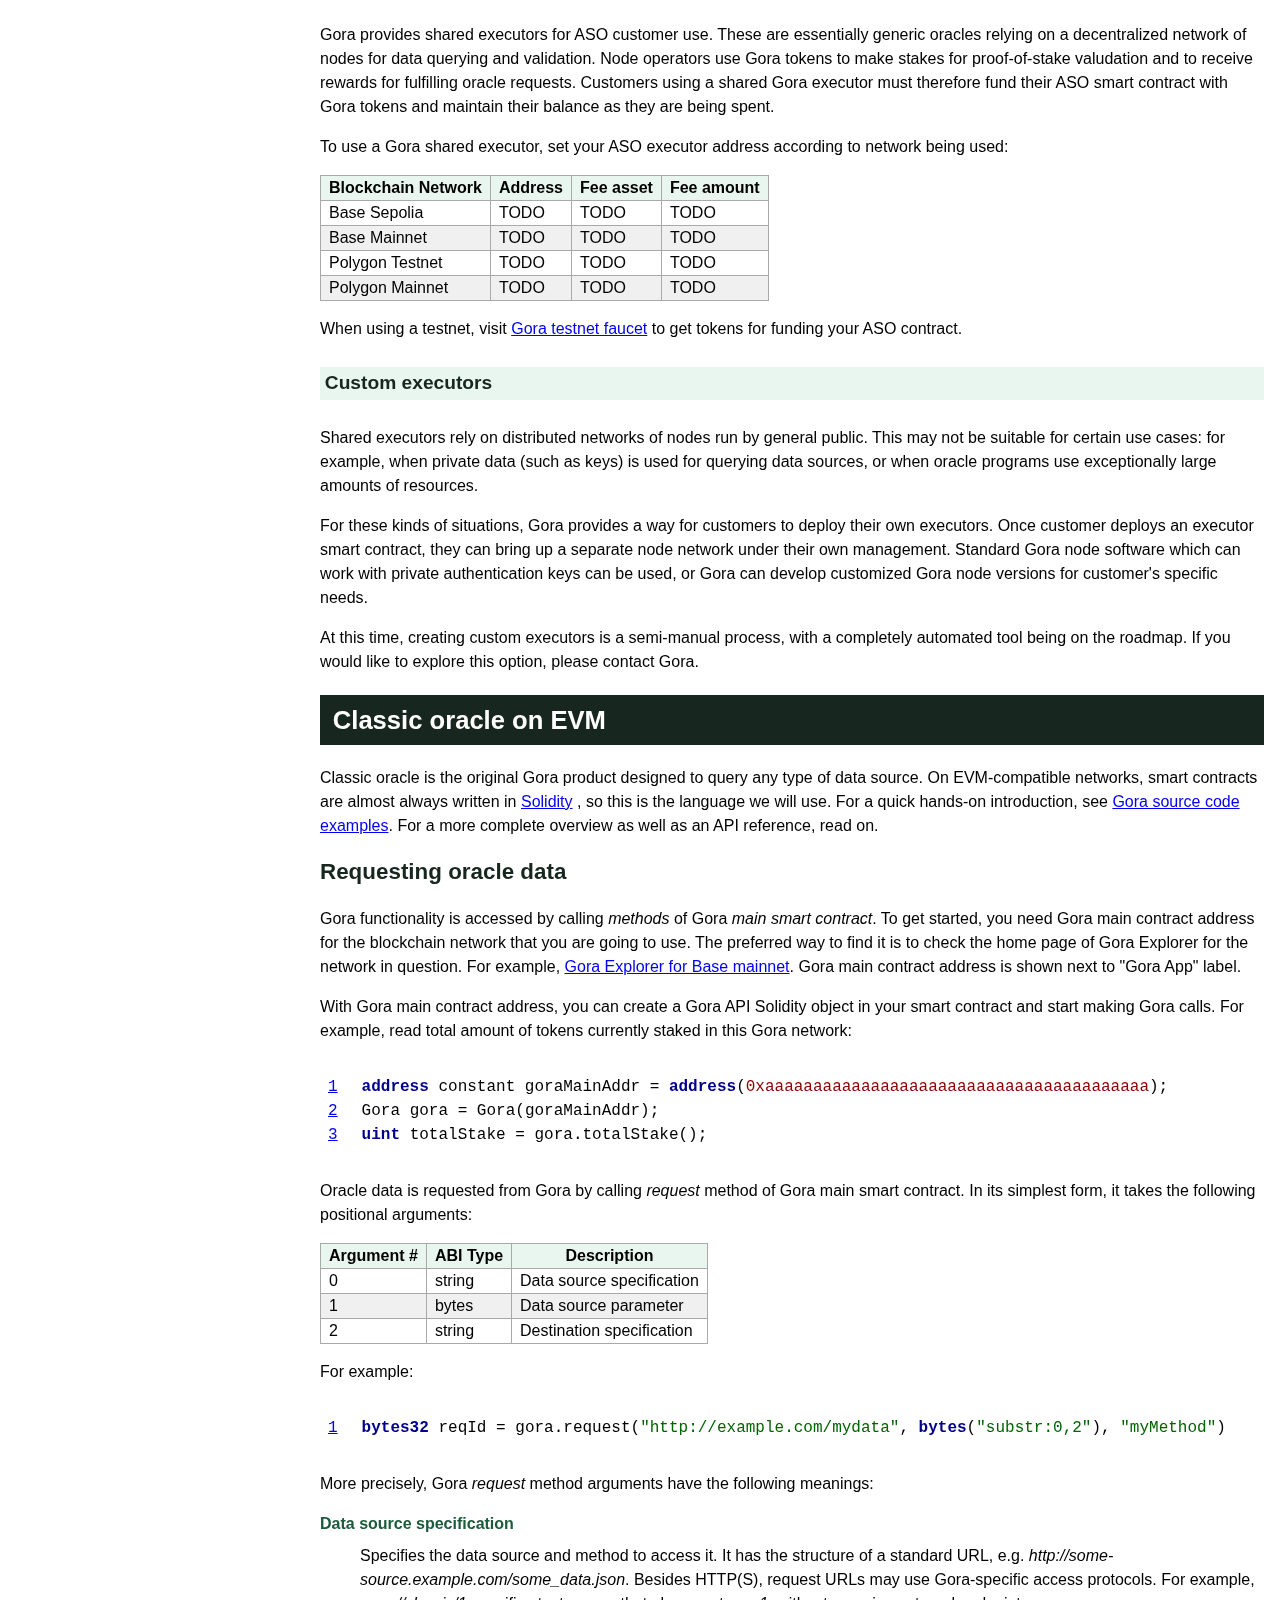
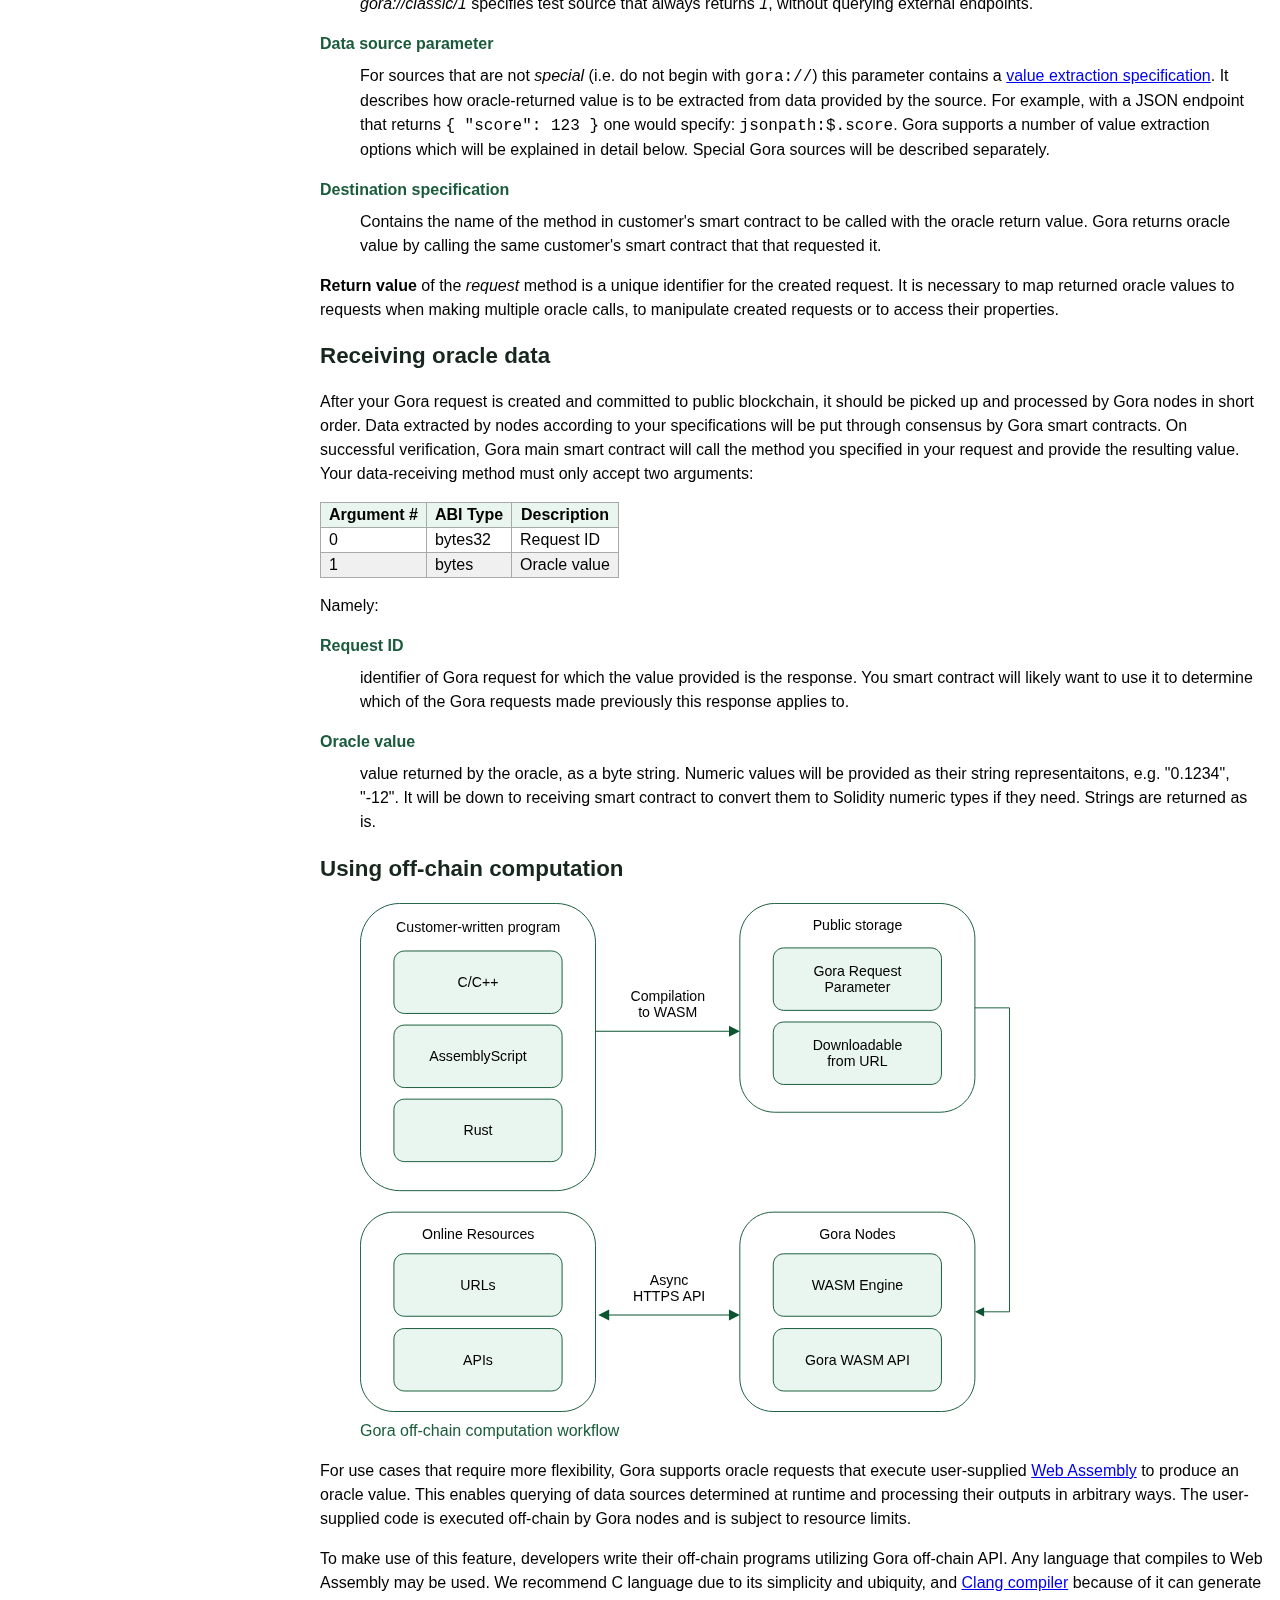
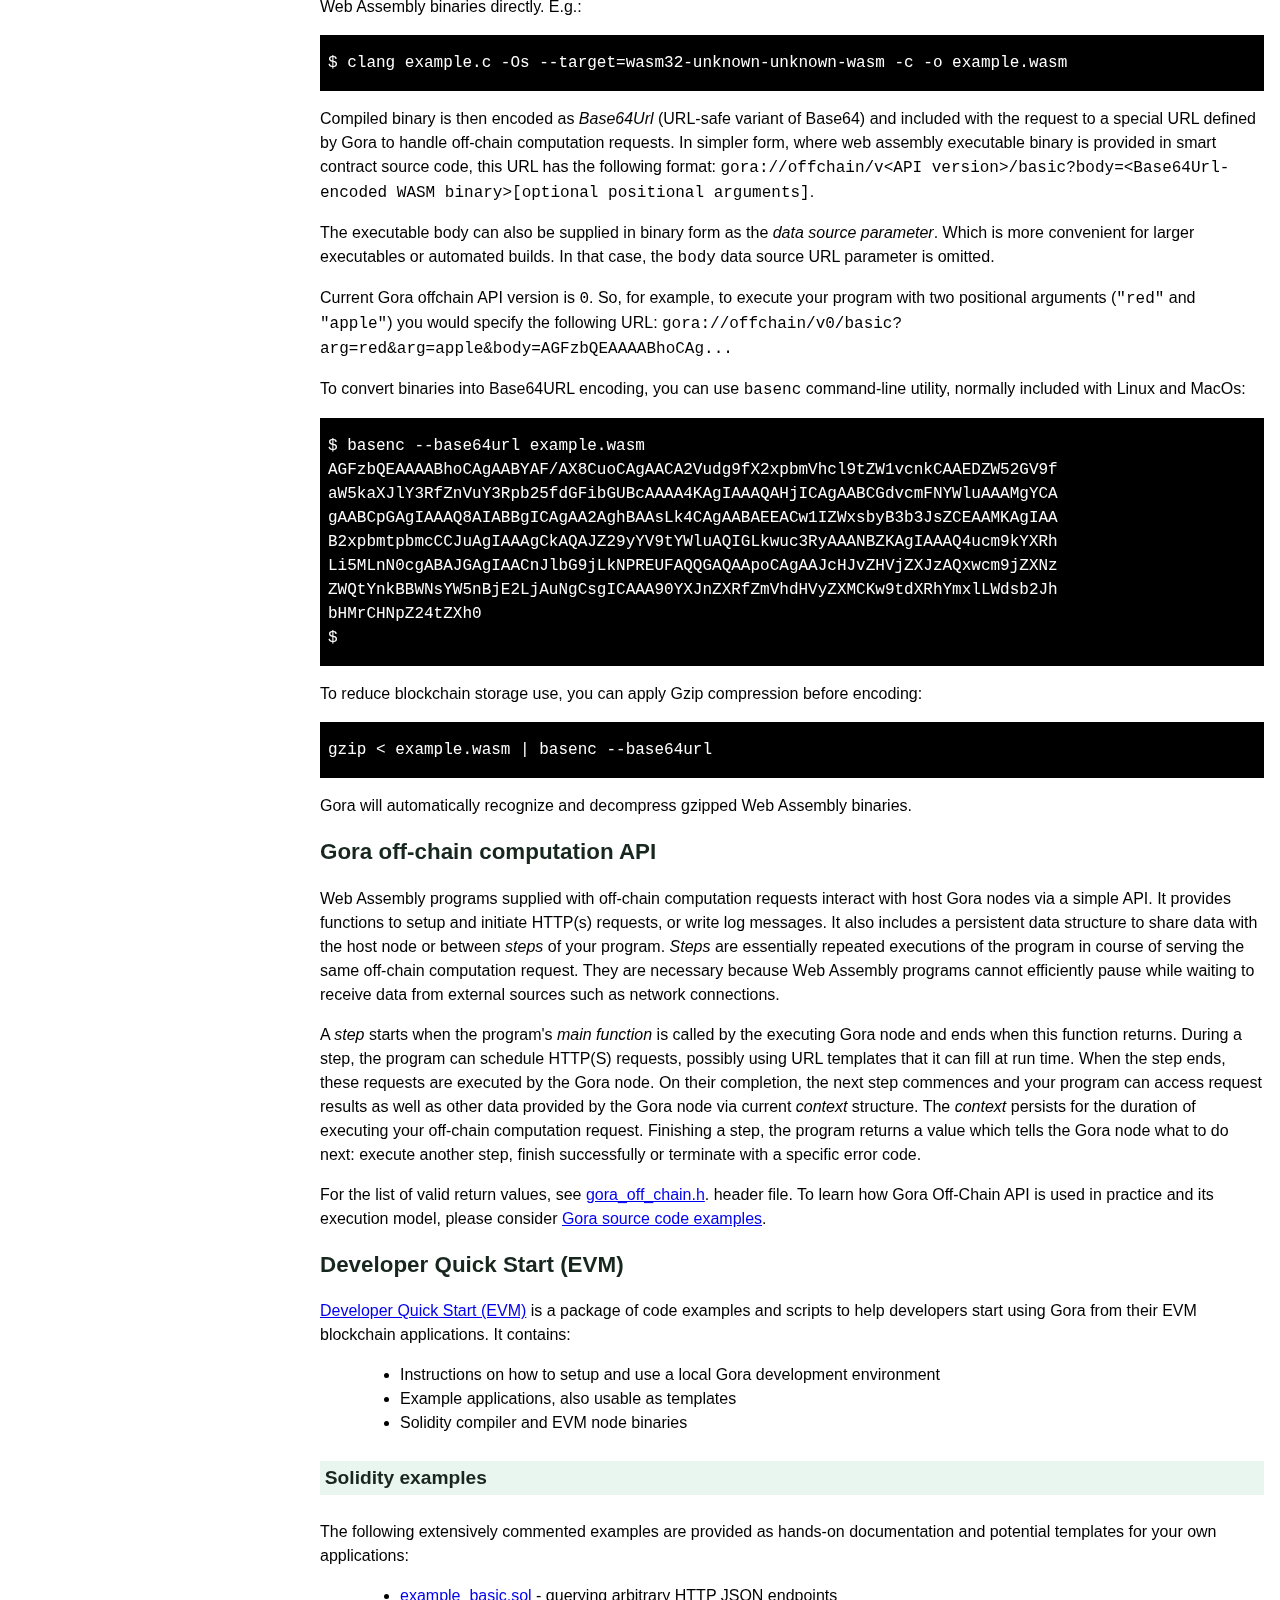
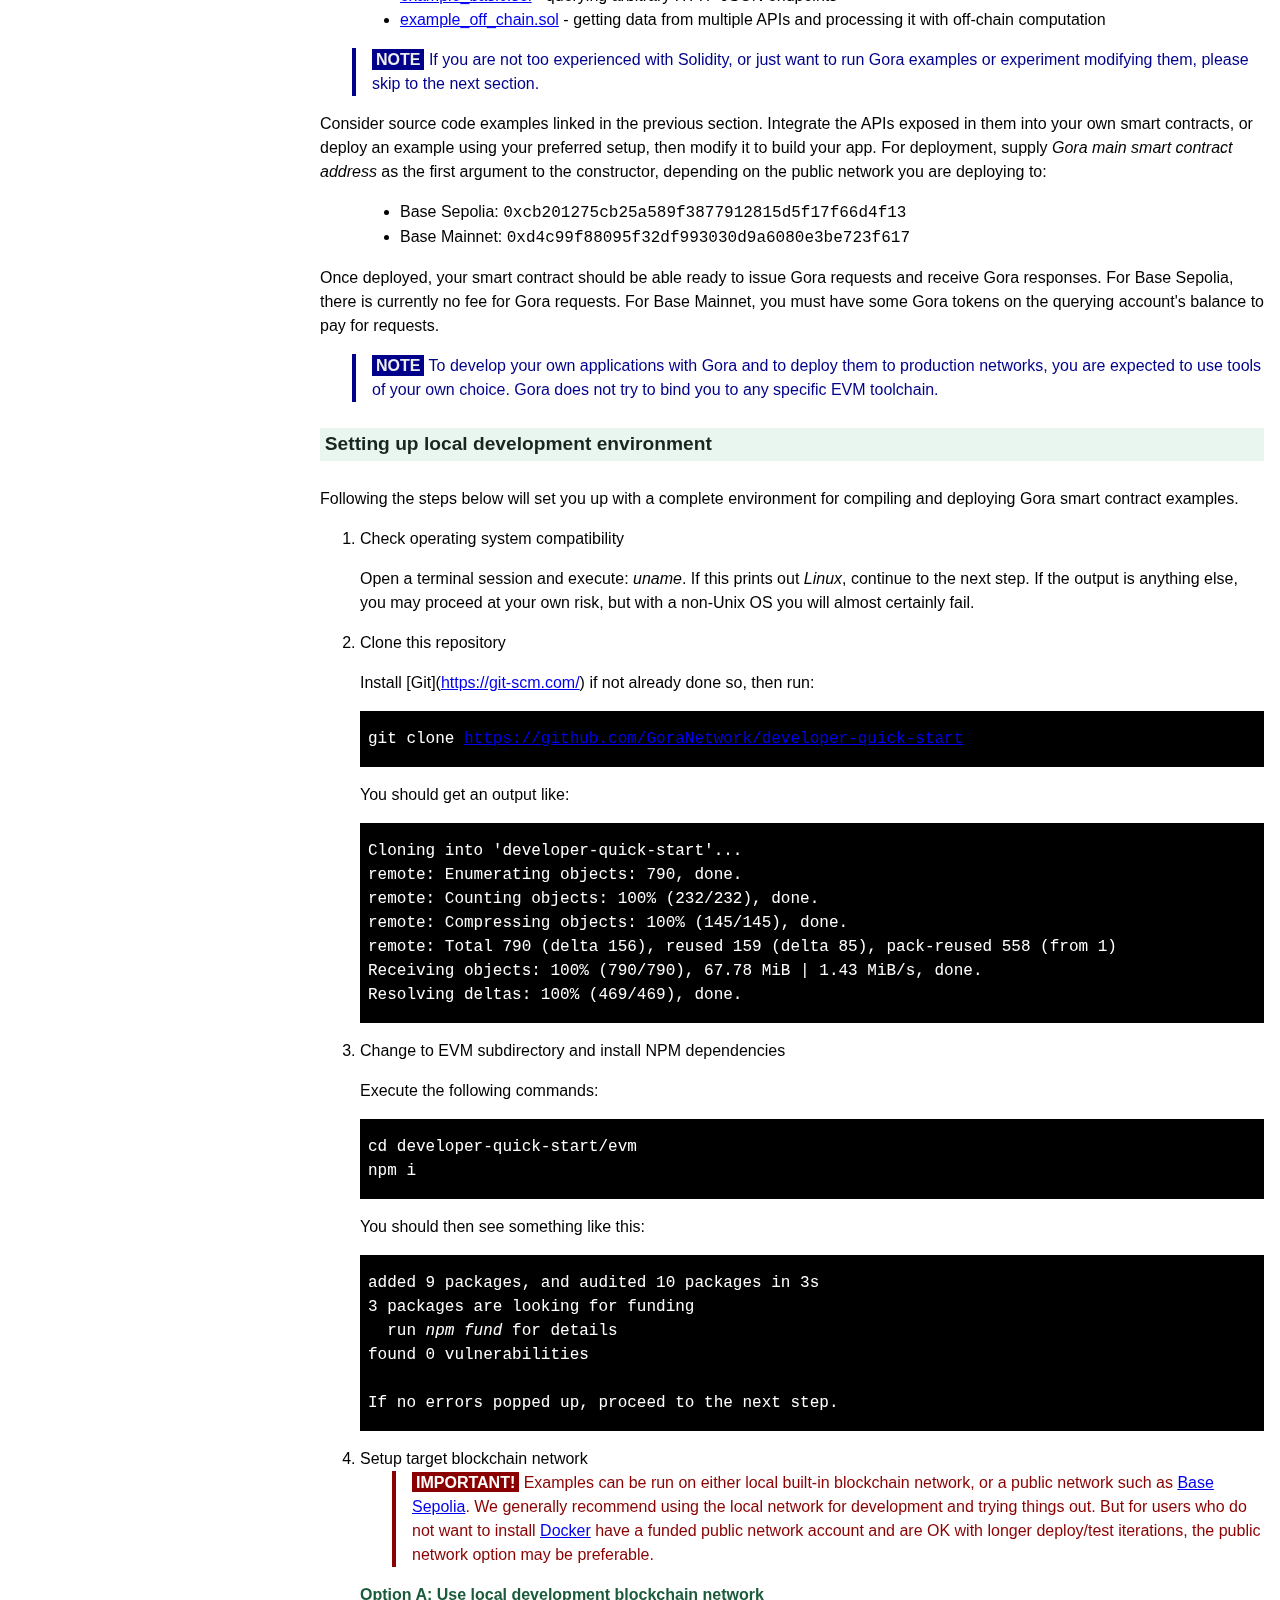
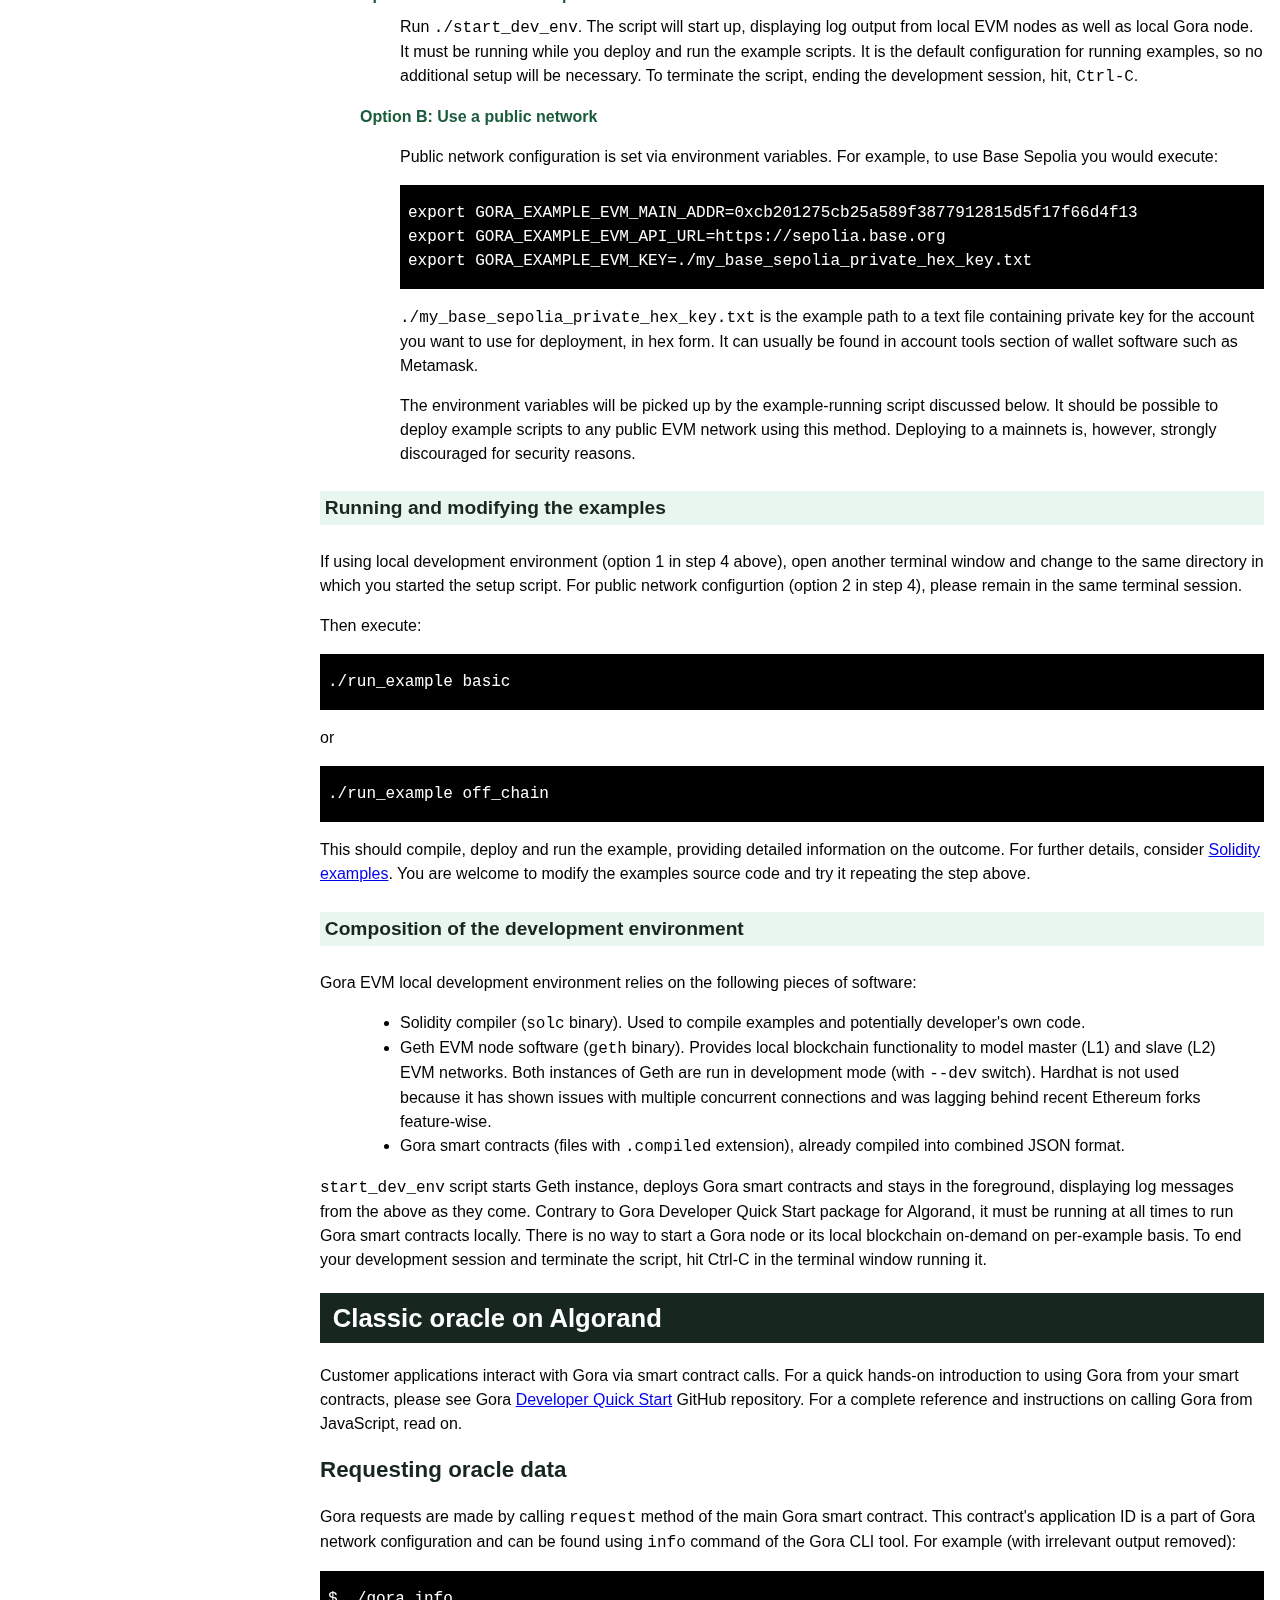
==== commit 10ab634e: "Fix, reword, update unified documentation." ====
--- a/docs/index.html
+++ b/docs/index.html
@@ -30,6 +30,7 @@
 h5 { font-size: 110%; margin: 0.5em 0; }
 figcaption { color: #195b3a; }
 dt { font-weight: bold; margin-top: 1em; margin-bottom: 0.5em; }
+ol li { margin-top: 0.5em; }
 pre.terminal { padding: 1em 0.5em; color: white; background: black;
                overflow-x: auto; }
 table { border-spacing: 0; border-collapse: collapse; }
@@ -127,17 +128,16 @@
                 <img width="600" alt="Gora structure and workflow overview diagram" src="overview.svg" />
                 <figcaption>Gora general structure and workflow</figcaption>
             </figure>
-            <p>Customers interact with Gora in one of three roles: investor, node operator or smart contract developer. An investor purchases Gora tokens and delegates them to a node operator, receiving a share of rewards accrued from processing Gora requests. A node operator stakes Gora tokens (theirs own or investor's) and runs Gora Node Runner software to process Gora requests and receive rewards in Gora tokens. A smart contract developer writes applications that make use of Gora smart contract API's.</p>
+            <p>Customers interact with Gora in one of three roles: investor, node operator or smart contract developer. An investor purchases Gora tokens and delegates them to a node operator, receiving a share of rewards accrued from processing Gora requests. A node operator stakes Gora tokens (their own or investor's) and runs Gora Node Runner software to process Gora requests and receive rewards in Gora tokens. A smart contract developer writes applications that make use of Gora smart contract API's.</p>
             <p>This document is aimed mainly at developers or node operators. Software engineers working with Gora-enabled blockchains, as well as companies interested in adding an oracle to blockchains they manage, will find technical information here. For Gora node operators, instructions and background information are also provided. Most recent and relevant products are described first, followed by info on legacy offerings.</p>
         </section>
         <section id="app-specific-oracles-aso-s">
             <h2>App-specific Oracles (ASO's)</h2>
-            <p>App-specific oracles (<em>ASO</em>'s) are Gora's response to recent market demands. These are oracles designed to serve a certain web3 application or application type. While a general-purpose oracle strives for maximum flexibility to support all kinds or applications, it may lack specialized data processing or access control features needed for more niche use cases.</p>
-            <p>For example, a sports oracle may want to provide team statistics which requires getting data from several resources and performing floating-point maths on it. A private oracle may want to only serve specific smart contracts or authenticate itself to data sources in a bespoke way.</p>
+            <p>App-specific oracles (<em>ASO</em>'s) are Gora's response to recent market demands. These are oracles designed to serve a certain web3 application or application type. While a general-purpose oracle strives for maximum flexibility to support all kinds or applications, it may lack specialized data processing or access control features needed for more niche use cases. For example, a sports oracle may want to provide team statistics which requires getting data from several resources and performing floating-point maths on it. A private oracle may want to only serve specific smart contracts or authenticate itself to data sources in a bespoke way.</p>
             <table class="comparison">
                 <thead>
                     <tr>
-                        <th>Features</th>
+                        <th>Feature</th>
                         <th>General-purpose oracle</th>
                         <th>App-specific oracle</th>
                     </tr>
@@ -145,50 +145,49 @@
                 <tbody>
                     <tr>
                         <td>Ease of use</td>
-                        <td>Moderate</td>
-                        <td>High</td>
+                        <td><em>Moderate</em></td>
+                        <td><em>High</em></td>
                     </tr>
                     <tr>
                         <td>Customizability</td>
-                        <td>Low</td>
-                        <td>High</td>
+                        <td><em>Low</em></td>
+                        <td><em>High</em></td>
                     </tr>
                     <tr>
                         <td>Restrictions on data sources</td>
-                        <td>Not supported</td>
-                        <td>Up to ASO owner</td>
+                        <td><em>Not supported</em></td>
+                        <td><em>Up to ASO owner</em></td>
                     </tr>
                     <tr>
                         <td>Restrictions on users</td>
-                        <td>Not supported</td>
-                        <td>Up to ASO owner</td>
+                        <td><em>Not supported</em></td>
+                        <td><em>Up to ASO owner</em></td>
                     </tr>
                     <tr>
                         <td>Third-party monetization</td>
-                        <td>Not supported</td>
-                        <td>Via ASO owner's fee</td>
+                        <td><em>Not supported</em></td>
+                        <td><em>Via ASO owner's fee</em></td>
                     </tr>
                     <tr>
                         <td>Failover capability</td>
-                        <td>None</td>
-                        <td>Via multiple executors</td>
+                        <td><em>None</em></td>
+                        <td><em>Via multiple executors</em></td>
                     </tr>
                 </tbody>
             </table>
-            <p>Gora provides accesible and flexible tools to create your own ASO's and deploy them to EVM-compatible blockchains of your choice: either public, like Base or Polygon, or private, which organizations can run internally. Gora does this by combining its tried and true general-purpose oracle architecture with a powerful off-chain computation engine.</p>
-            <p>Rather than simply fetching data online and passing it on for verification, for ASO requests Gora nodes execute <em>oracle programs</em>: tiny pieces of software that implement customizations and extensions to oracle functionality. Oracle programs are created by customers deploying ASO's. For simpler cases, this can be done without programming using Gora web-based code generation tool. When higher levels of customization are required, oracle programs are written explicitly in C or any language that compiles to Web Assembly.</p>
+            <p>Gora provides accesible and flexible tools to create your own ASO's and deploy them to EVM-compatible blockchains of your choice: either public, like Base or Polygon, or private, which organizations can run internally. Gora does this by combining its tried and true general-purpose oracle architecture with a powerful off-chain computation engine. Rather than simply fetching data online and passing it on for verification, Gora ASO requests execute <em>oracle programs</em>: tiny pieces of software that implement customizations and extensions to oracle functionality. Oracle programs can be easily created by customers deploying ASO's using programming languages of their choice.</p>
             <section id="aso-architecture-and-workflow">
                 <h3>ASO architecture and workflow</h3>
                 <figure align="left">
                     <img width="800" alt="Gora ASO architecture and workflow diagram" src="aso_arch.svg" />
                 </figure>
-                <p>Gora's app-specific oracle relies on two key mechanisms: an ASO smart contract and an <em>executor</em> oracle. ASO smart contract contains oracle program and custom configuration required by customer for their specific use case. An executor oracle is a generic and complete oracle engine that implements fundamental oracle functionality such as distributed node management and consensus verification. They work together to serve web3 application requests as follows:</p>
-                <ul>
-                    <li>An application smart contract makes a request for an oracle value. It calls the ASO smart contract, providing request parameters (if any) and expects a call back with a response.</li>
-                    <li>ASO smart contract combines received parameters with its configuration settings and oracle program, making a request to the executor oracle.</li>
-                    <li>Request to the executor oracle is picked up by decentralized network of nodes. Each online node runs the oracle program provided by the ASO smart contract. The program queries online data sources, processes received data, performs other programmed operations as needed to produce an oracle value.</li>
+                <p>Gora's app-specific oracles rely on two key mechanisms: an ASO smart contract and an <em>executor</em> oracle. ASO smart contract contains oracle program and custom configuration required by customer for their specific use case. An executor oracle is a generic and complete oracle engine that implements fundamental oracle functionality using a distributed node network and consensus verification. They work together to serve web3 application requests as follows:</p>
+                <ol type="1">
+                    <li>An application smart contract makes a request for an oracle value by calling the ASO smart contract. It provides request parameters (if any) and expects a call back with a response.</li>
+                    <li>ASO smart contract combines received parameters with its configuration settings, its oracle program and makes a request to the executor oracle.</li>
+                    <li>Request to the executor oracle is picked up by decentralized network of nodes. Each online node runs the oracle program provided by the ASO smart contract. The program queries online data sources, processes received data and performs other programmed operations as needed to produce an oracle value.</li>
                     <li>The produced value is submitted by each node to the executor smart contract for a proof-of-stake consensus verification. Upon reaching the configured threshold, the executor contract calls back ASO smart contract with the response. The ASO smart contract forwards the response to the application smart contract.</li>
-                </ul>
+                </ol>
                 <p>Gora provides common shared executors on a number of popular public blockchain networks. ASO customers just starting out are advised to use these. When data privacy, extra computing power or control over staking tokenomics is desired, customers are welcome to setup their own executors using Gora software. ASO smart contract can switch executors at any time.</p>
             </section>
             <section id="creating-and-managing-aso-s">
@@ -197,42 +196,42 @@
                 <figure align="left">
                     <img width="850" alt="Gora web-based control panel in ASO architecture" src="aso_managing.svg" />
                 </figure>
-                <p>To start using Gora ASO control panel, go to <a href="https://aso.gora.io/">https://aso.gora.io/</a> and connect your Web3 wallet by clicking "Connect Wallet". If you already created ASO's using the account selected in your wallet, you will be able to choose one from the drop-down list. You will also see a "Create new" clicking it will create a new ASO for you.</p>
-                <aside class="warning"><strong>WARNING</strong> Creating or updating ASO's on a public mainnet generates blockchain transactions that cost real money. For trying things out free of charge, we suggest using a public testnet, such as Base Sepolia. Before doing that, you would need to make sure you have some testnet ETH in your wallet account. You should be able to get some via a public web faucet for the chosen network.</aside>
-                <p>Once you create a new ASO by clicking "Create new" button, or select an existing one in the dropdown list, you will be presented with ASO configuration form. It contains properties of the currenty selected ASO for you to edit.</p>
-                <aside class="warning"><strong>WARNING</strong> ASO configuration property values are stored on the blockchain, so the larger they are, the more it will cost. Oracle program source code property is for customer information only, it can be left empty on a mainnet to reduce storage cost.</aside>
-                <p>Configuration form fields and their meanings are as follows:</p>
+                <p>To start using Gora ASO control panel, go to <a href="https://aso.gora.io/">https://aso.gora.io/</a> and connect your Web3 wallet by clicking "Connect Wallet". If you already created ASO's using the account selected in your wallet, you will be able to choose one from the drop-down list. You will also see a "Create new" button clicking which will make a new ASO for you.</p>
+                <aside class="warning"><strong>WARNING</strong> Creating or updating ASO's on a public mainnet generates blockchain transactions that cost real money. For trying things out free of charge, we suggest using a public testnet, such as Base Sepolia. Before doing that, ensure your wallet account has some testnet ETH which you can get via a public web faucet for the chosen network.</aside>
+                <p>Once you create a new ASO by clicking "Create new" button or select an existing one in the dropdown list, you will be presented with the ASO control panel. It contains properties of the currenty selected ASO for you to edit.</p>
+                <aside class="warning"><strong>WARNING</strong> ASO configuration property values are stored on the blockchain, so the larger they are the more it will cost. Do not populate them if you don't need them. For example, Oracle program source code property is for customer information only and should generally be left empty on a mainnet.</aside>
+                <p>Control panel entry fields and their meanings are as follows:</p>
                 <dl>
                     <dt>ASO contract</dt>
                     <dd>Address of the ASO contract being configured</dd>
                     <dt>Description</dt>
                     <dd>Short string describing the ASO, e.g. "Footbal player rating"</dd>
                     <dt>Own fee</dt>
-                    <dd>Amount in blockchain native currency that must be paid by the calling smart contract to make a request to the ASO. Specified as whole number with regard to number of decimals used by the blockchain for its currency. E.g. <a href="https://base.org/">Base</a> like most EVM-based blockchains use 18 decimals, so to charge <code>0.0001</code> Base ether, set this to <code>100000000000000</code>.</dd>
+                    <dd>Amount in blockchain native currency that must be paid by the calling smart contract to make a request to the ASO, e.g. <code>0.0012</code>.</dd>
                     <dt>Executor</dt>
-                    <dd>Address of the executor oracle smart contract that the ASO will forward its requests to. This should default to Gora shared executor address on the current blockchain. Should you need to reset it, see addresses in <a href="#shared-gora-executors-2">Shared Gora executors</a> section. Customer using their own custom executor network will need to enter its address here.</dd>
+                    <dd>Address of the executor oracle smart contract for the ASO to use. This should default to Gora shared executor address on this blockchain. A customer using their own custom executor will need to enter its address here.</dd>
                     <dt>Maxium executor fee</dt>
-                    <dd>Highest amount that the ASO is allowed to pay for an executor oracle request. Executor request price is defined by the executor and can be fixed or varying to accomodate for market volatility. Setting maximum executor fee allows to prevent ASO losing money: if the executor fee goes higher, ASO will decline requests. <a href="#shared-gora-executors-2">Shared Gora executors</a> section contains their respective pricing info. Customers with a custom executor will have set its pricing when they had deployed it. Every executor will also set the asset in which it will be paid - an ERC20 token or native currency. This asset will be auto-detected by the ASO, so it does not need to be configured here.</dd>
+                    <dd>Highest amount that the ASO is allowed to pay for an executor oracle request. Executor request price is defined by the executor and can be fixed or varying to accomodate for market volatility. Empty field means no limit. Setting maximum executor fee allows to prevent ASO losing money: if the executor fee goes higher, ASO will decline requests. Every executor will also set the asset in which it will be paid - an ERC20 token or native currency. This asset will be auto-detected by the ASO, so it does not need to be configured here.</dd>
                     <dt>Source code</dt>
-                    <dd>Source code for the oracle program - piece of software that queries data sources and produces an oracle value. This field is for <em>for customer reference only</em> and is not used by ASO. It may be best to leave it empty on mainnet blockchain networks for privacy and cost saving. It is primarily intended for development use on public testnets or local blockchain networks.</dd>
+                    <dd>Source code for the oracle program - piece of software that queries data sources and produces an oracle value. This field is for <em>for customer reference only</em> and is not used by ASO. It may be best to leave it empty on mainnet blockchain networks for privacy and cost saving. Its primary purpose is convenience while developing on public testnets or local blockchain networks.</dd>
                     <dt>Compiled binary</dt>
-                    <dd>Oracle program in compiled (binary form). This field can be populated by compiling source code in the above field after pressing "Compile". Alternatively, users can upload their Web Assembly binaries converted to a hex string, optionally compressed with <code>gzip</code>.</dd>
+                    <dd>Oracle program in compiled (binary form). This field can be populated compiling source code in the above field by pressing "Compile" button. Alternatively, users can upload their Web Assembly binaries converted to a hex string with optional <code>gzip</code> compression.</dd>
                 </dl>
             </section>
             <section id="oracle-programs">
                 <h3>Oracle programs</h3>
-                <p>An ASO oracle program is a compact piece of software that queries online data sources and produces an oracle value. Any ASO has to have an oracle program to function, and usually it is written specifically for this ASO. While Gora ASO programs can be written in any language that compiles to Web Assembly, the ASO control panel and documentation examples use C language. It is simple, ubiquitous and can create very compact executables suitable for storage on the blockchain.</p>
+                <p>An ASO oracle program is a compact piece of software that queries online data sources and produces an oracle value. Any ASO must have an oracle program to function, and usually it is written specifically for this ASO. While Gora ASO programs can be written in any language that compiles to Web Assembly, the ASO control panel and documentation examples use C language. It is simple, ubiquitous and can create very compact executables suitable for storage on the blockchain.</p>
                 <section id="entering-and-compiling">
                     <h4>Entering and compiling</h4>
-                    <p>No software installation is required to work with oracle programs: they can be written, compiled, tested and deployed inside ASO web control panel. To get started, click "Insert example" button under the program source code field in a newly created ASO. The field (which must previously be empty) will be filled with a basic C program that always returns string <code>"Hello Gora!"</code> as the oracle value. Clicking "Compile" button will compile this program and populate the compiled binary field.</p>
-                </section>
-                <section id="testing-programs">
-                    <h4>Testing programs</h4>
-                    <p>ASO contol panel allows to test oracle programs before they are deployed to the blockchain. Pressing "Test oracle" button under the "Test" section will trigger compilation (when source code is present) and execution of the current oracle program. Click it to run the test and check out the result placed in "Test result" read-only field. For programs that take arguments, the field "Program arguments (JSON)" is populated with a JSON-formatted array. In a production environment, these arguments would come from <code>args</code> parameter of the <code>request()</code> method call to ASO smart contract.</p>
-                </section>
-                <section id="programs-api">
-                    <h4>Programs API</h4>
-                    <p>Oracle programs are executed by Gora nodes in a customized Web Assembly environment. They interact with the host node via <em>Gora off-Chain API</em> that provides functionality to query data sources, fetch results, write log messages and more. Another essential part of this API is support for repeated program execution in the same request context. This is necessary because Web Assembly programs cannot efficiently pause while waiting to receive data, such as from online sources.</p>
+                    <p>No software installation is required to work with oracle programs. They can be written, compiled, tested and deployed inside ASO web control panel. To get started, click "Insert example" button in the control panel for a newly created ASO. The field (which must be empty) will be filled with a basic C program that returns string <code>"Hello Gora!"</code> as the oracle value. Clicking "Compile" button will compile this program and populate the compiled binary field.</p>
+                </section>
+                <section id="testing">
+                    <h4>Testing</h4>
+                    <p>ASO contol panel allows to test oracle programs before they are deployed to the blockchain. Pressing "Test locally" button will trigger compilation (when source code is present) and execution of the current oracle program. Click it to run the test and check out the result placed in the "Log messages" box. For programs that take arguments, they can be provided "Program arguments (JSON)" field as a JSON-formatted array. In a production environment, these arguments would come from <code>args</code> parameter of the <code>request()</code> method call to ASO smart contract.</p>
+                </section>
+                <section id="api">
+                    <h4>API</h4>
+                    <p>Oracle programs interact with the host node via <em>Gora off-Chain API</em>. It is essentially a customized Web Assembly environment that provides functionality to query data sources, fetch results, write log messages and more. A key part of this API is support for repeated program execution in the context of the same oracle request. This is necessary because Web Assembly programs cannot efficiently pause while waiting for asynchronous operations, such as receiving data from online sources.</p>
                     <figure align="left">
                         <img width="900" alt="Oracle programs in fulfilling ASO requests" src="aso_api.svg" />
                     </figure>
@@ -259,6 +258,7 @@
                     <p>Gora host node executes the program repeatedly, performing asynchronous operations between executions which are called <em>stages</em>. A <em>stage</em> starts when program's <em>main function</em> is called by the host node and ends when this function returns. During a stage, the program can schedule HTTP(S) requests, possibly using URL templates that it can fill at run time. When a stage ends, these requests are executed by the host node. On their completion, next stage commences.</p>
                     <p>Request results are made available to the program via the context structure. The context contains current stage number, so program always knows which stage it is at. It also has persistent memory space to share data between stages. Finishing a stage, the program's main function returns a value telling the host node what to do next: execute the next stage, finish successfully or terminate with a specific error code. For a hands-on primer of using staged execution, please see example ASO progams.</p>
                 </section>
+                <p>example ASO progams.</p>
             </section>
             <section id="using-aso-s">
                 <h3>Using ASO's</h3>
@@ -579,6 +579,7 @@
                 <p>A <em>step</em> starts when the program's <em>main function</em> is called by the executing Gora node and ends when this function returns. During a step, the program can schedule HTTP(S) requests, possibly using URL templates that it can fill at run time. When the step ends, these requests are executed by the Gora node. On their completion, the next step commences and your program can access request results as well as other data provided by the Gora node via current <em>context</em> structure. The <em>context</em> persists for the duration of executing your off-chain computation request. Finishing a step, the program returns a value which tells the Gora node what to do next: execute another step, finish successfully or terminate with a specific error code.</p>
                 <p>For the list of valid return values, see <a href="https://github.com/GoraNetwork/developer-quick-start/blob/main/gora_off_chain.h">gora_off_chain.h</a>. header file. To learn how Gora Off-Chain API is used in practice and its execution model, please consider <a href="https://github.com/GoraNetwork/phoenix-examples/">Gora source code examples</a>.</p>
             </section>
+            <a id="dqs-evm"></a>
             <section id="developer-quick-start-evm-1">
                 <h3>Developer Quick Start (EVM)</h3>
                 <p><a href="https://github.com/GoraNetwork/developer-quick-start/tree/main/evm">Developer Quick Start (EVM)</a> is a package of code examples and scripts to help developers start using Gora from their EVM blockchain applications. It contains:</p>
@@ -1160,9 +1161,10 @@
                     <p>To mininize risks of making error in repsonse handling, we recommend using Gora Python library available as a <a href="https://pypi.org/project/gora/">PIP package</a>.</p>
                 </section>
             </section>
+            <a id="dqs-algorand"></a>
             <section id="developer-quick-start-1">
                 <h3>Developer quick start</h3>
-                <p><a href="https://github.com/GoraNetwork/developer-quick-start/">Developer Quick Start</a> for Algorand is a package of code examples and scripts to help developers start using Gora from their blockchain applications. It is housed in a <a href="https://github.com/GoraNetwork/developer-quick-start">public GitHub repository</a> which contains:</p>
+                <p><a href="https://github.com/GoraNetwork/developer-quick-start/">Developer Quick Start</a> for Algorand is a package of code examples and scripts to help developers start using Gora from their blockchain applications. It contains:</p>
                 <blockquote>
                     <ul>
                         <li>Instructions on how to setup and use a local Gora development environment</li>
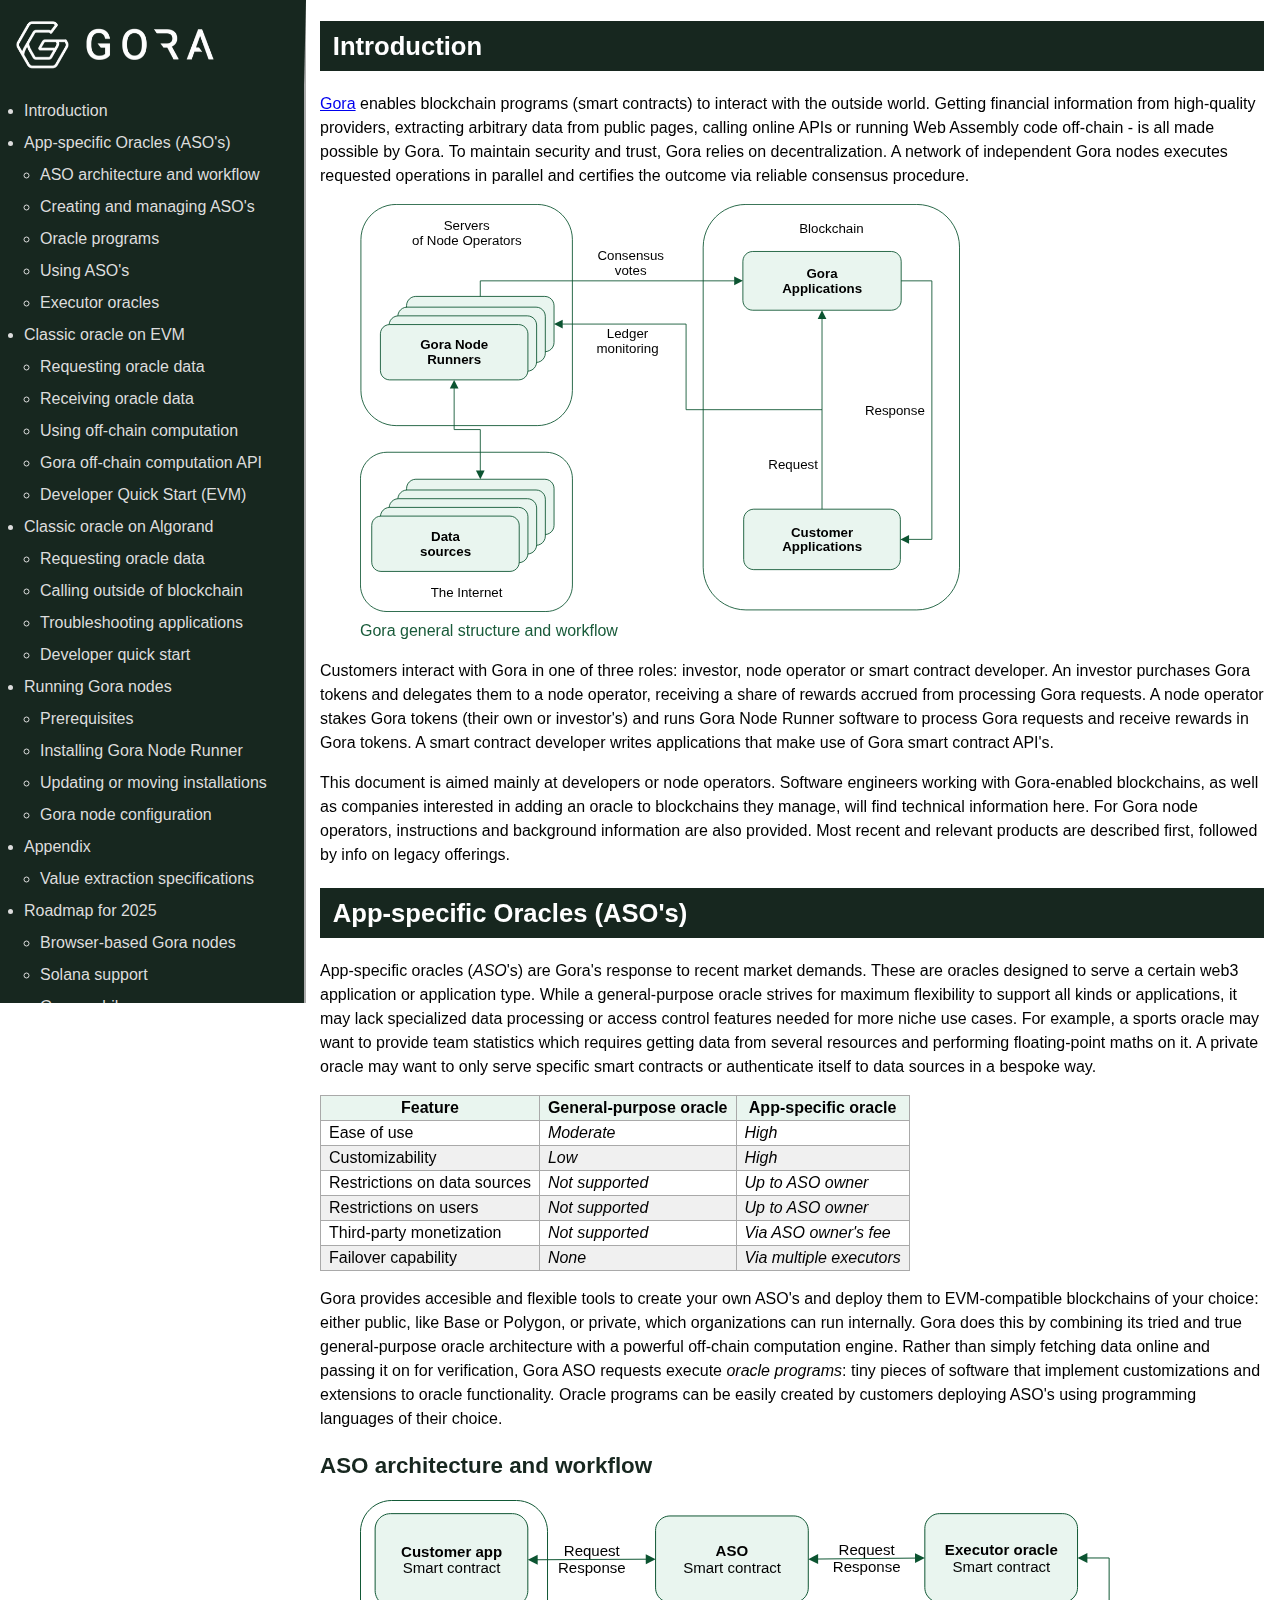
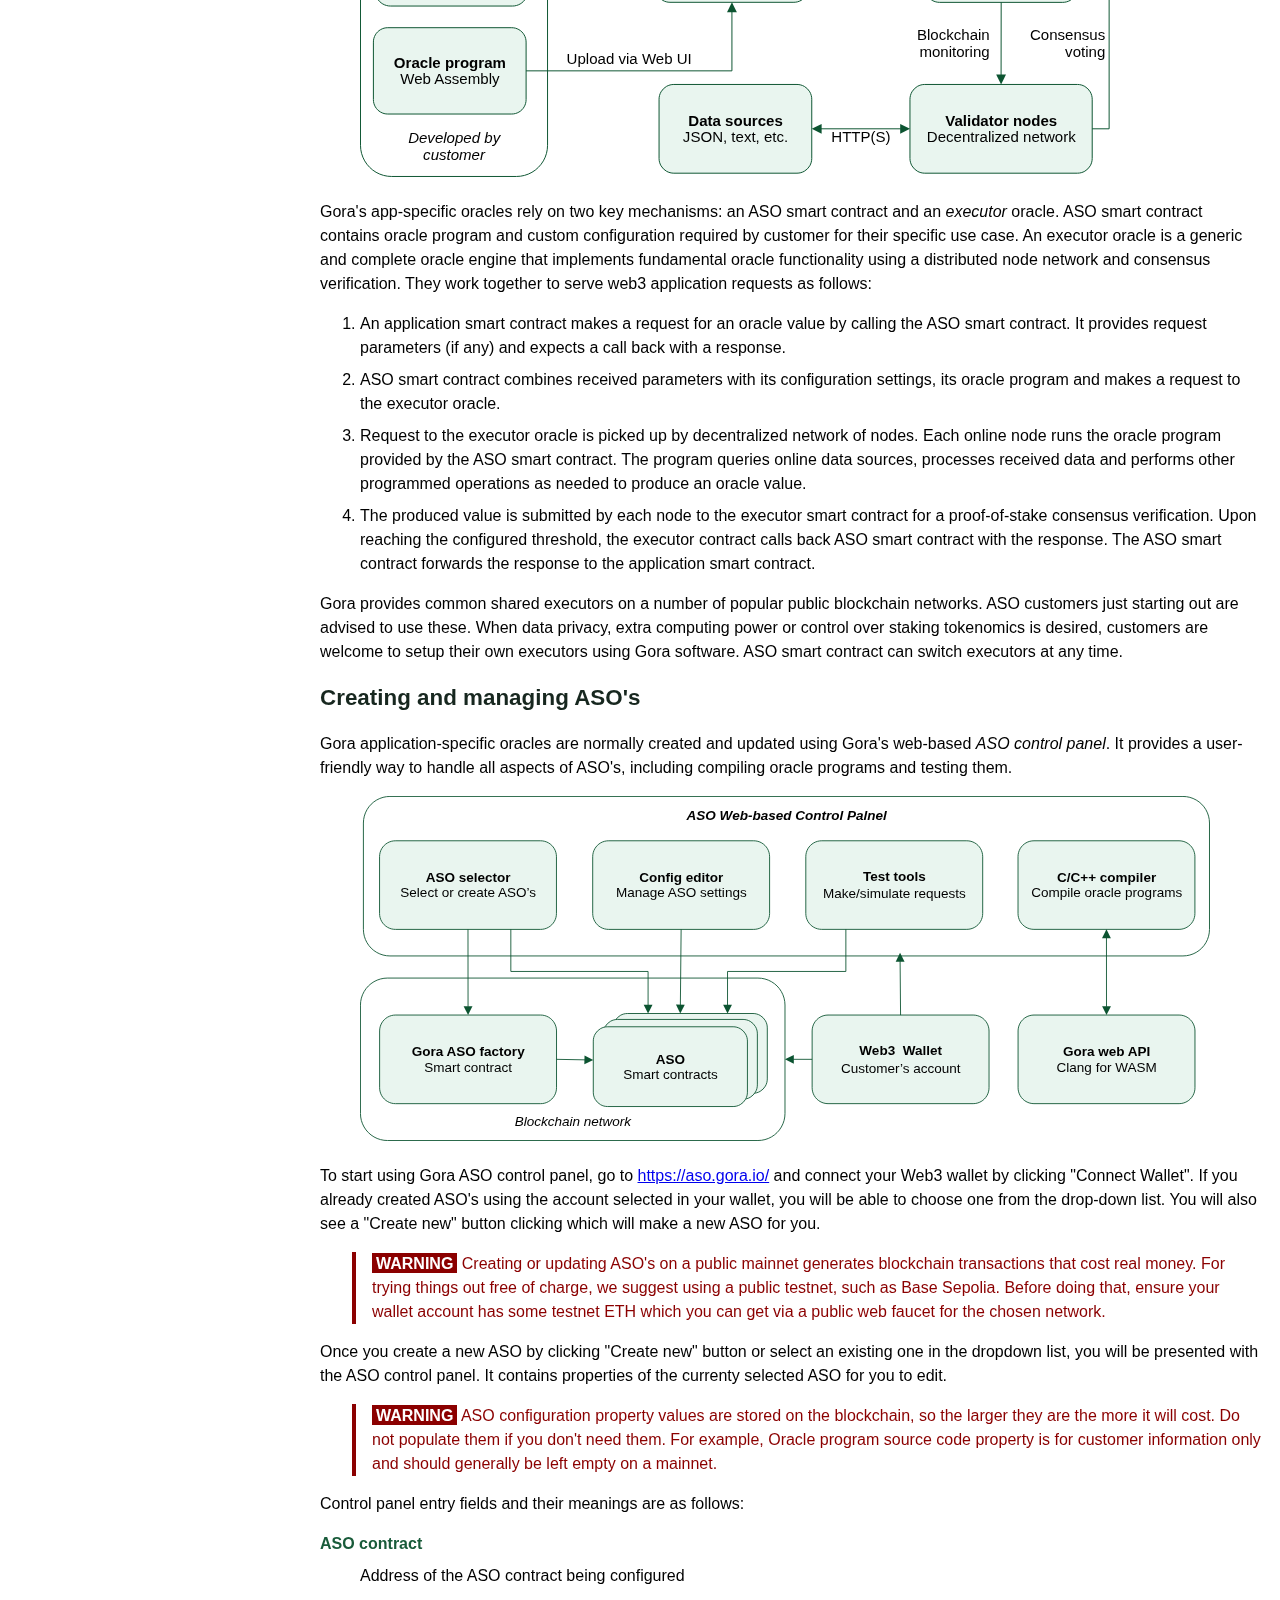
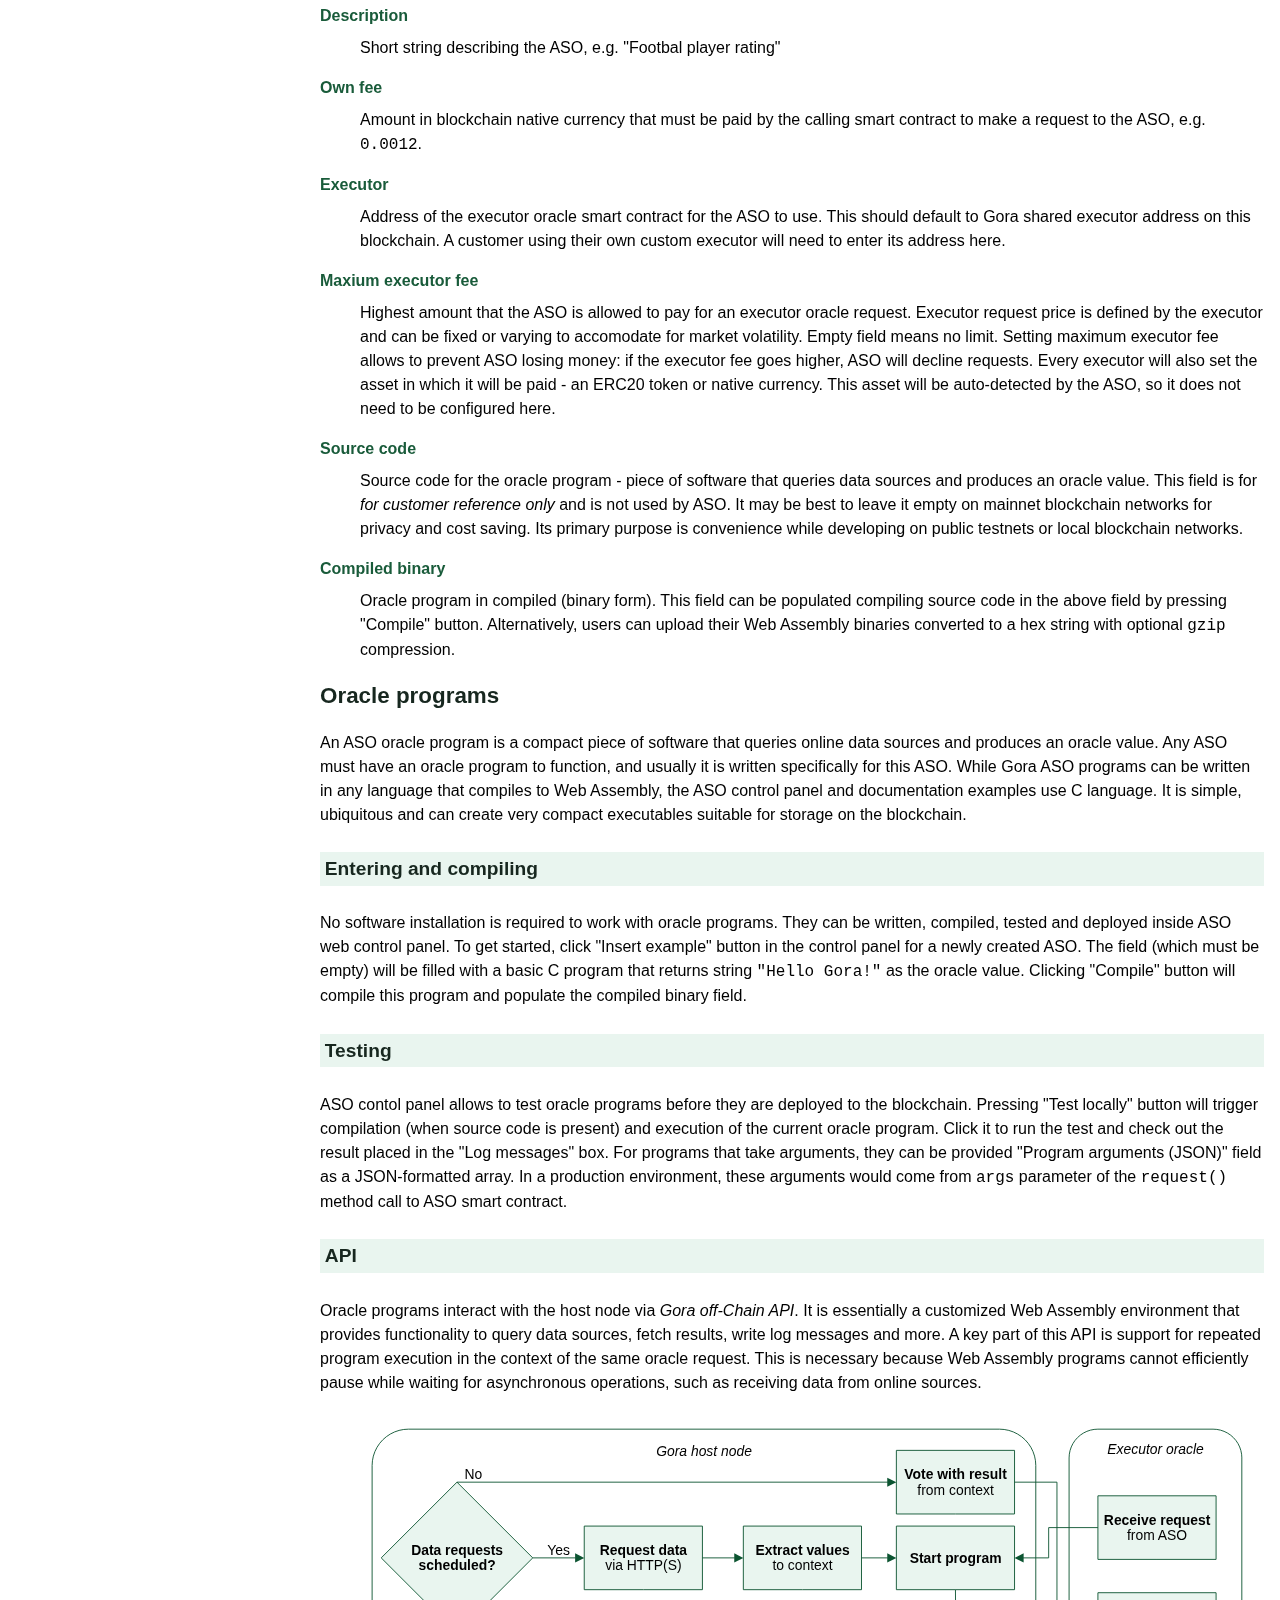
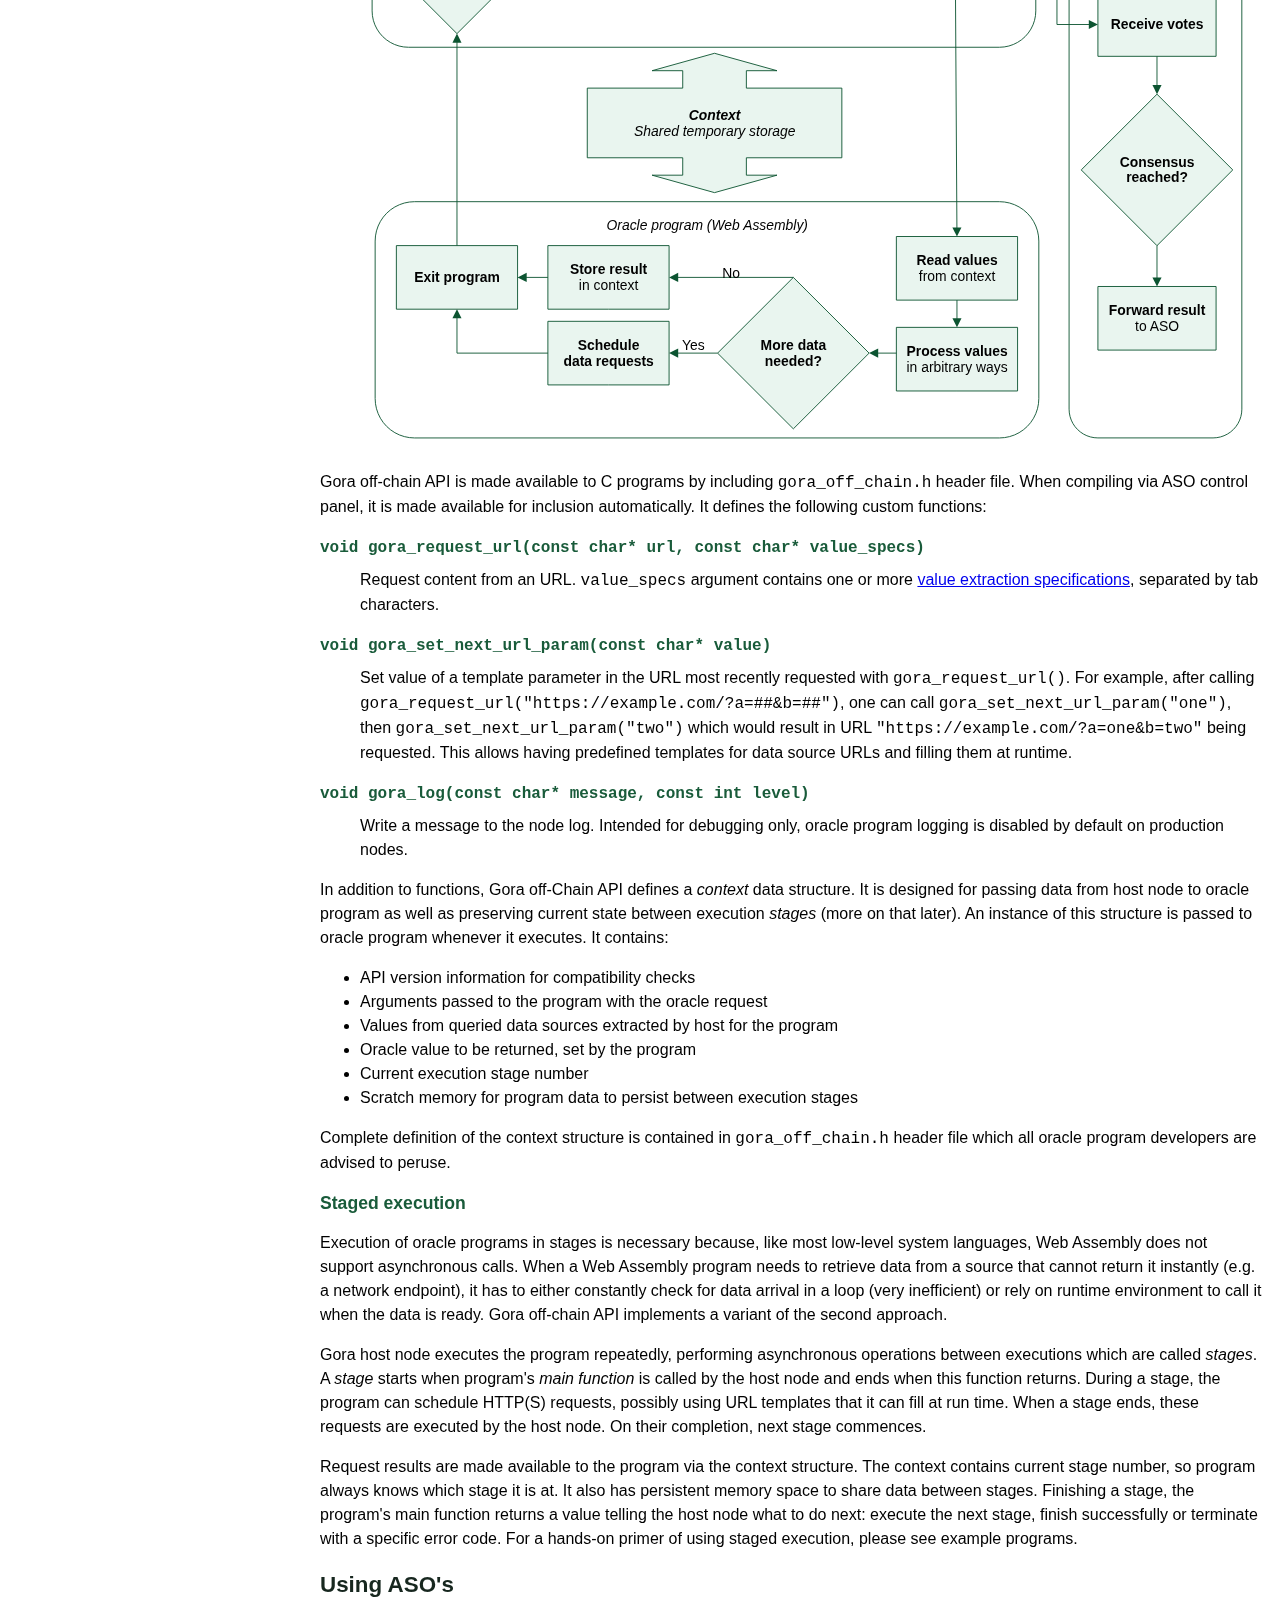
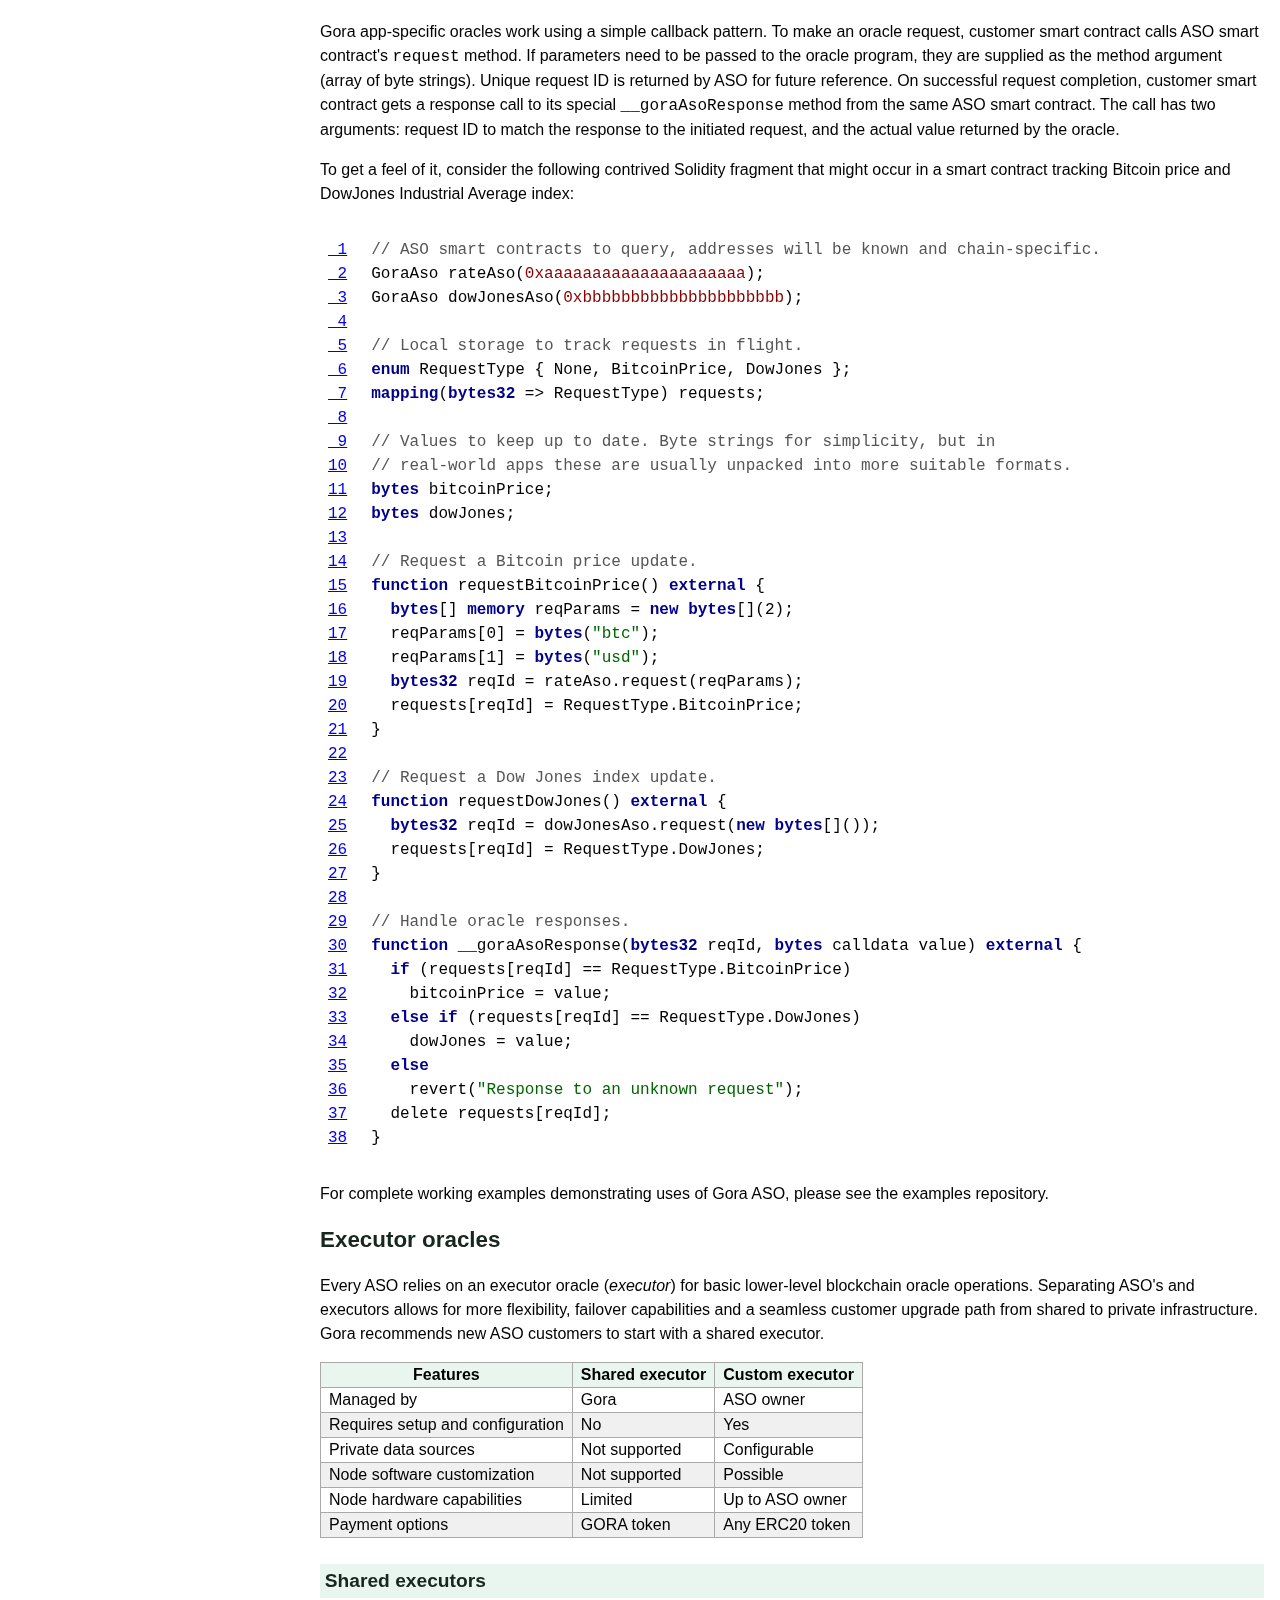
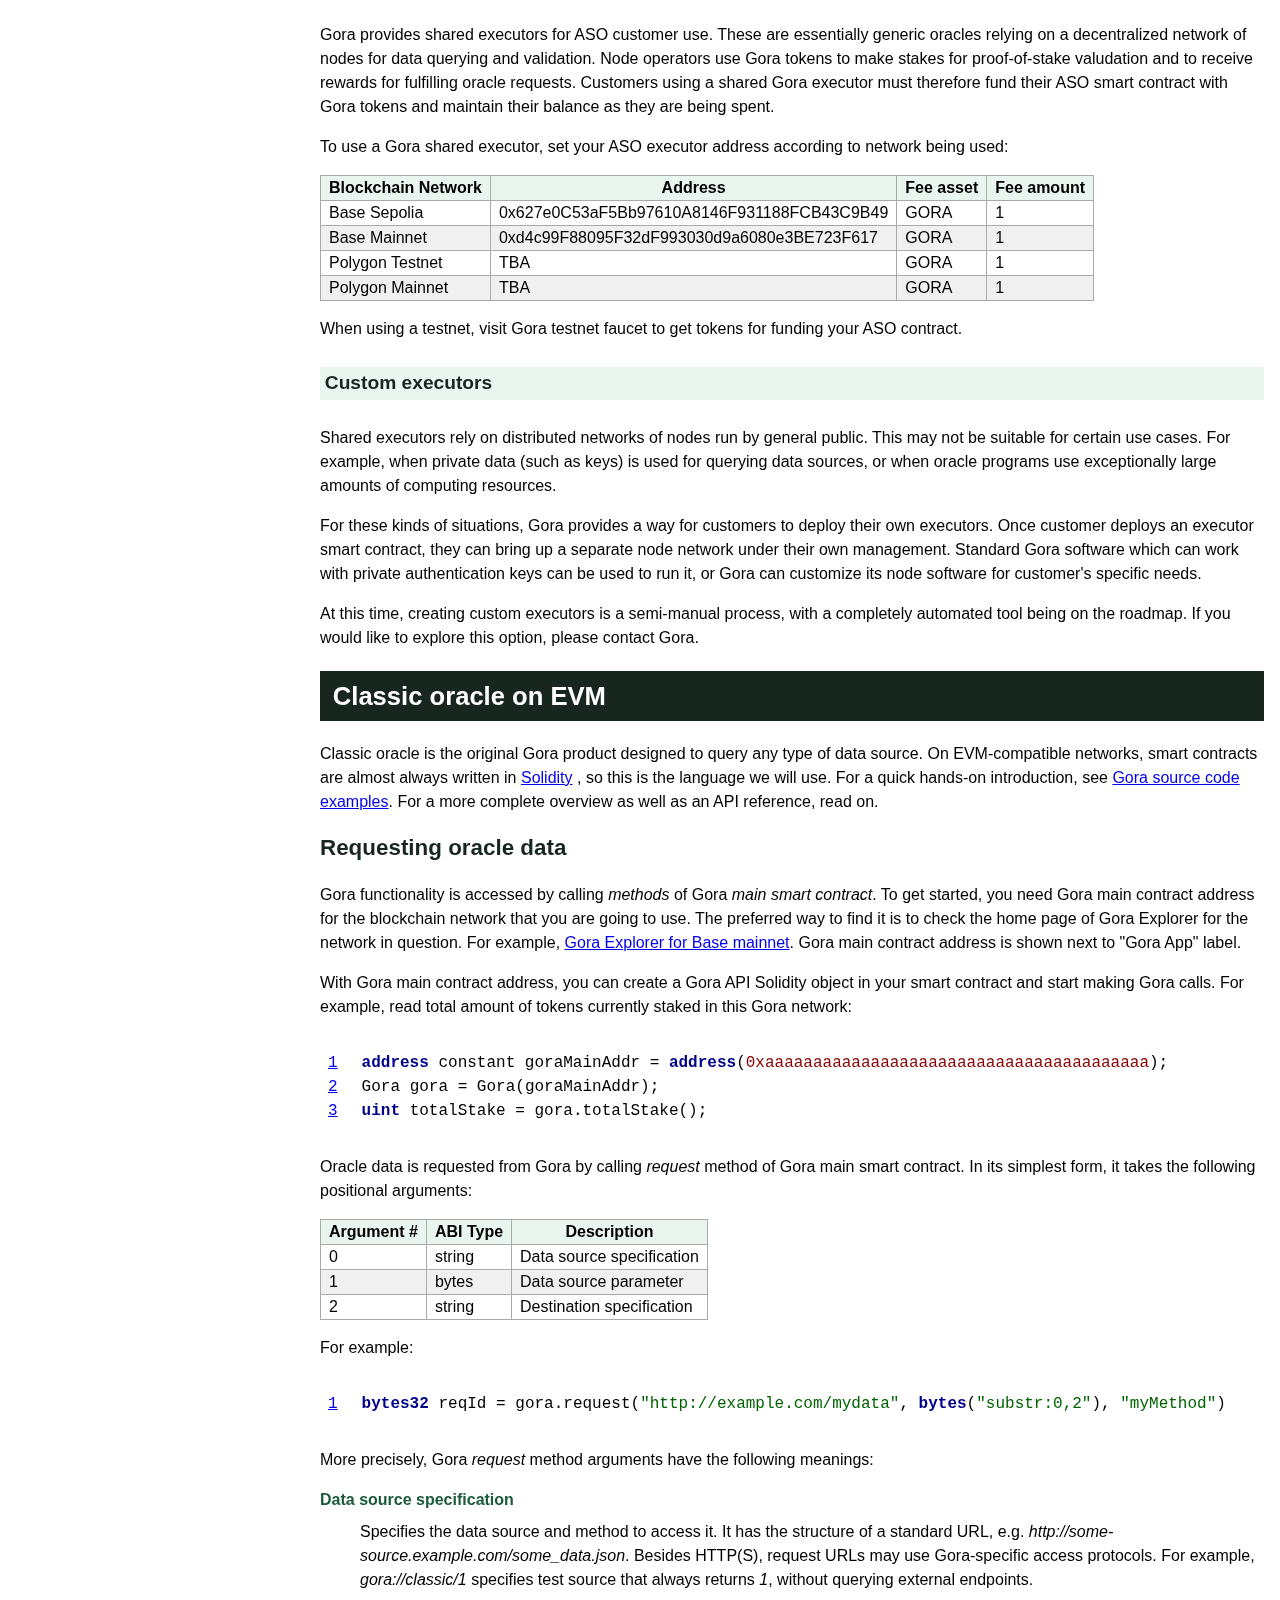
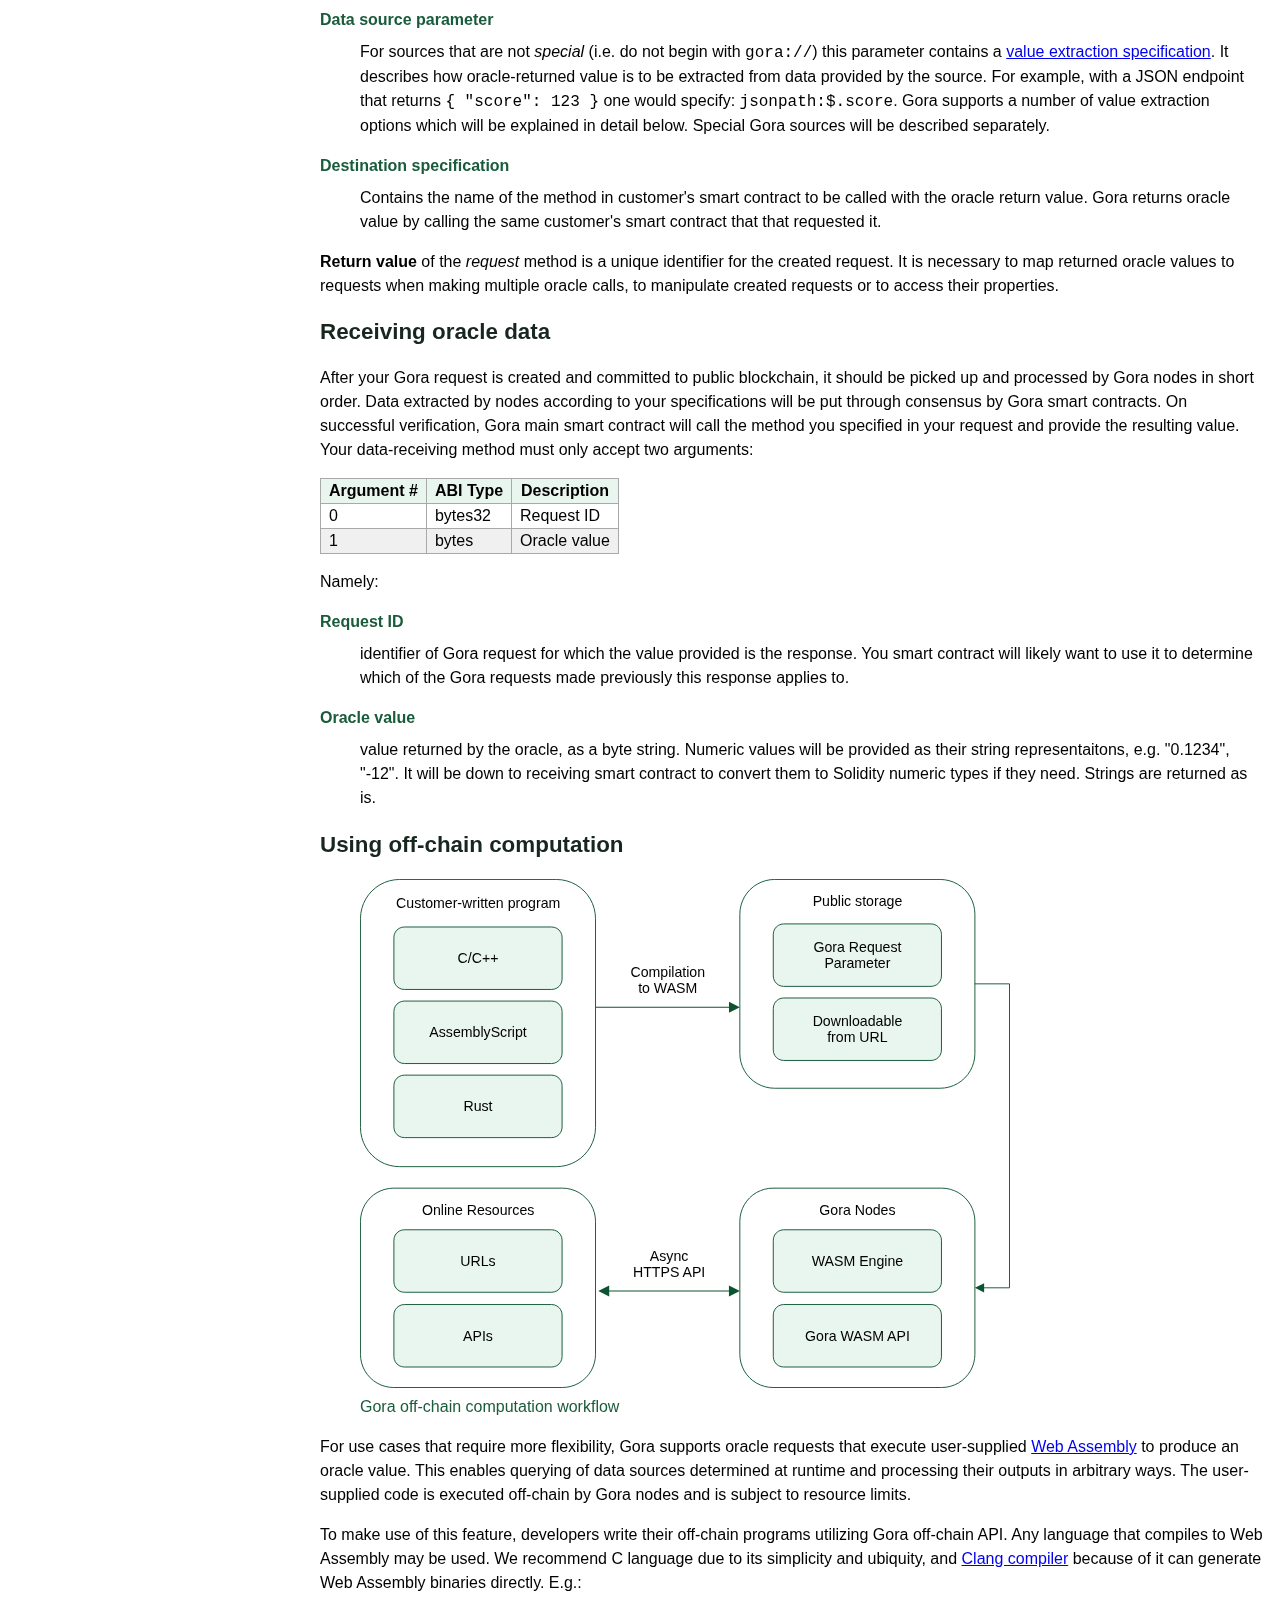
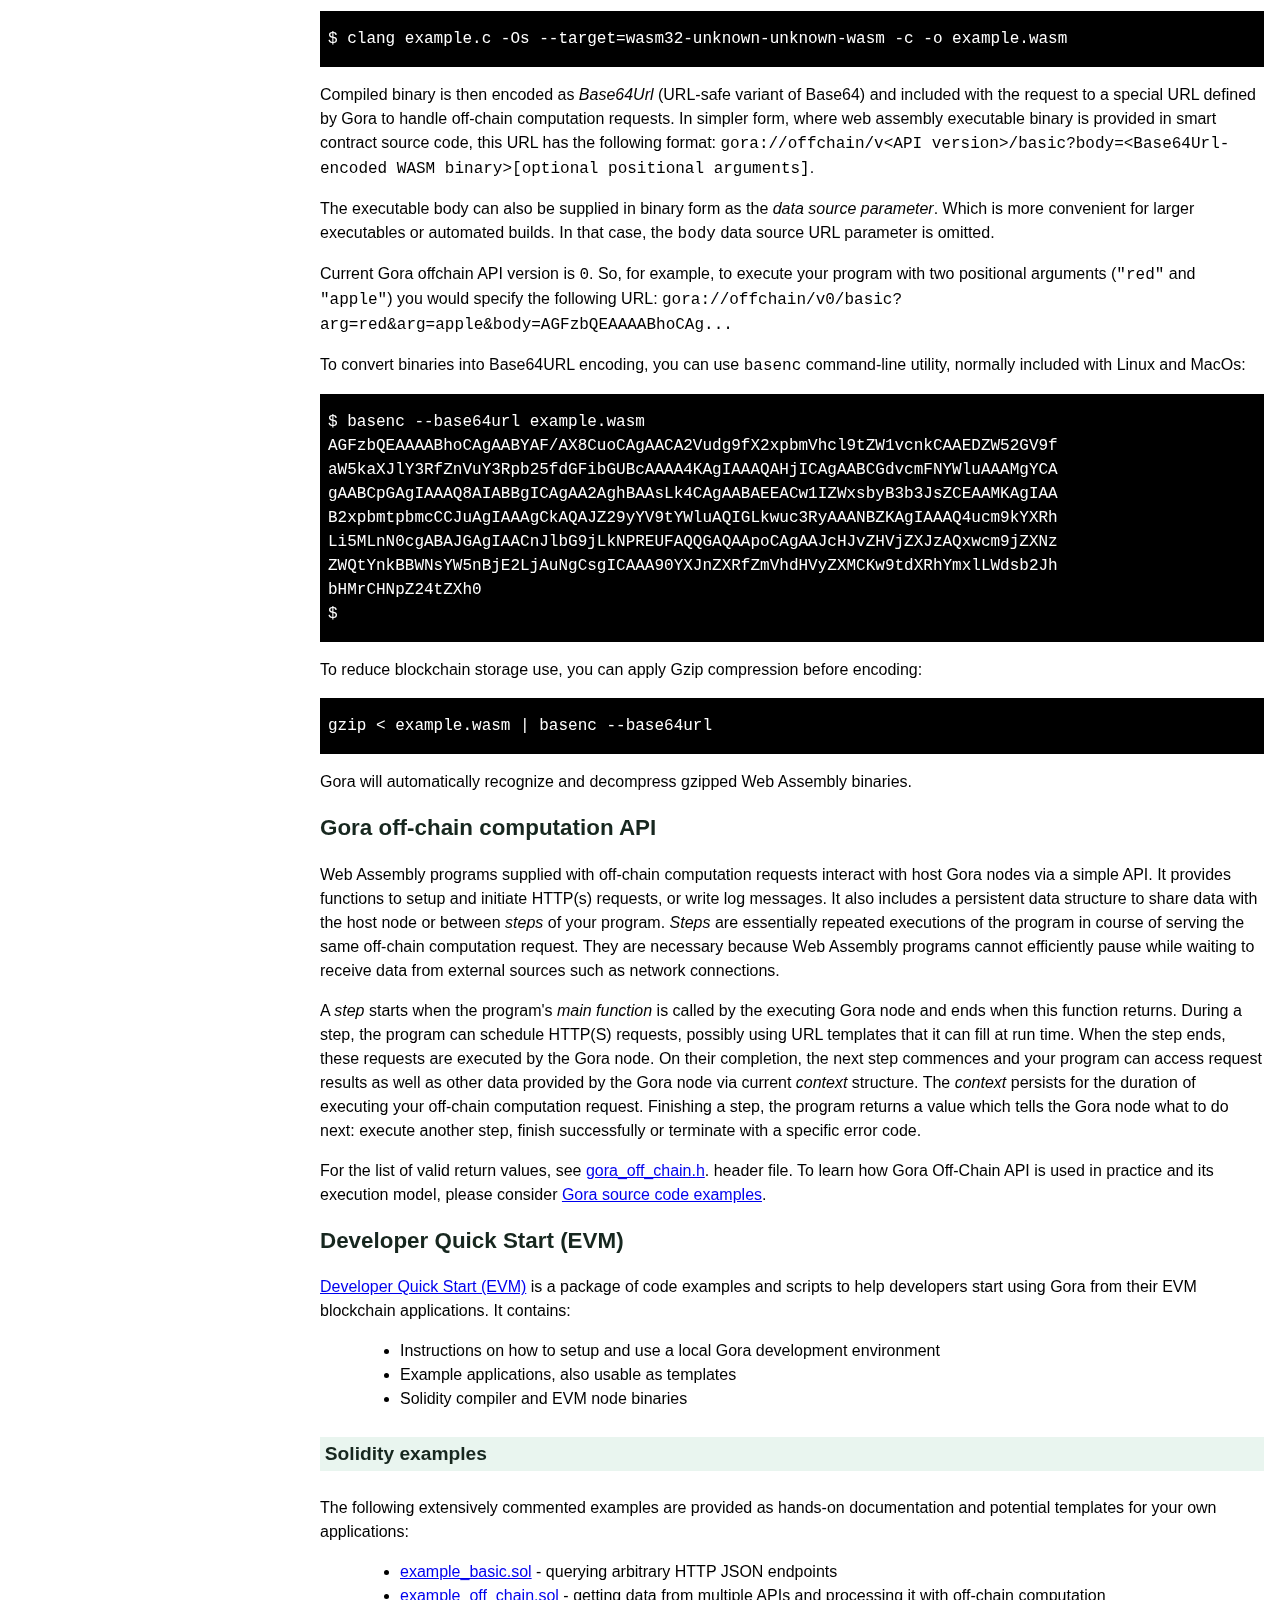
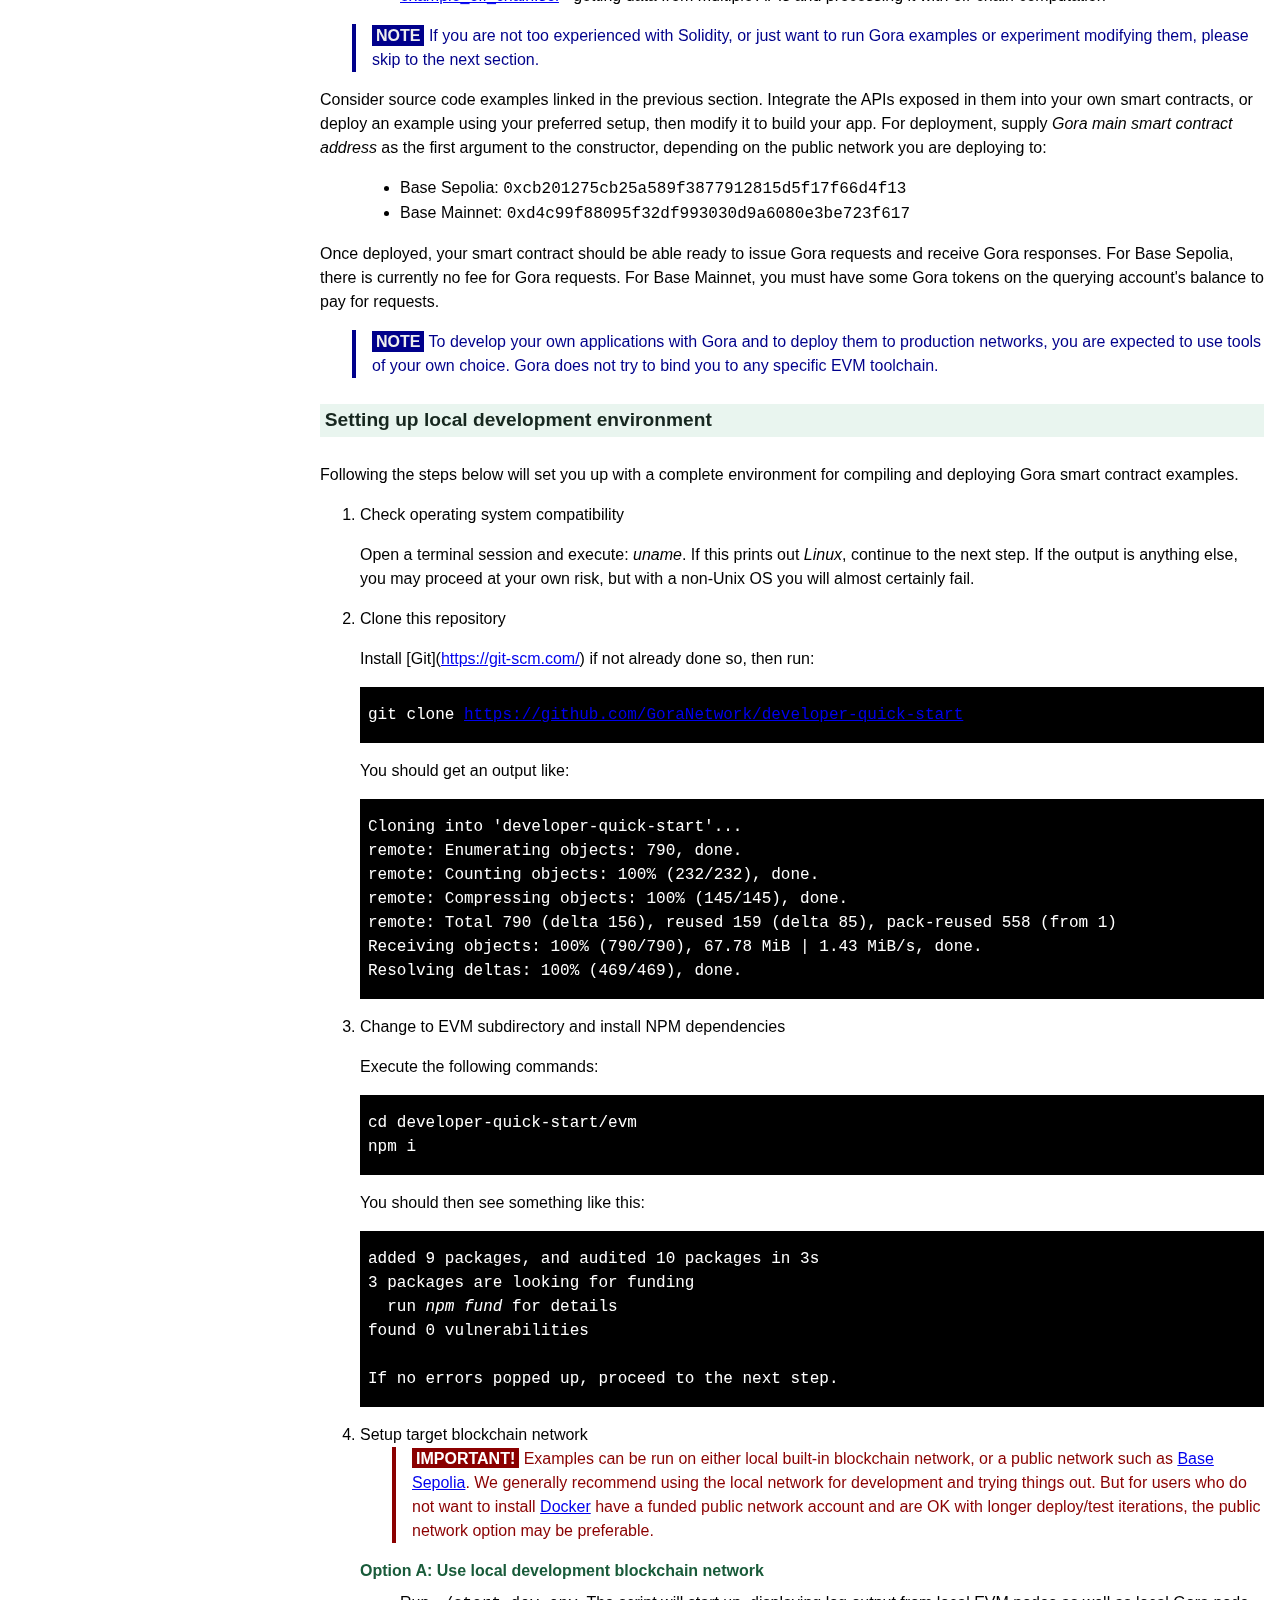
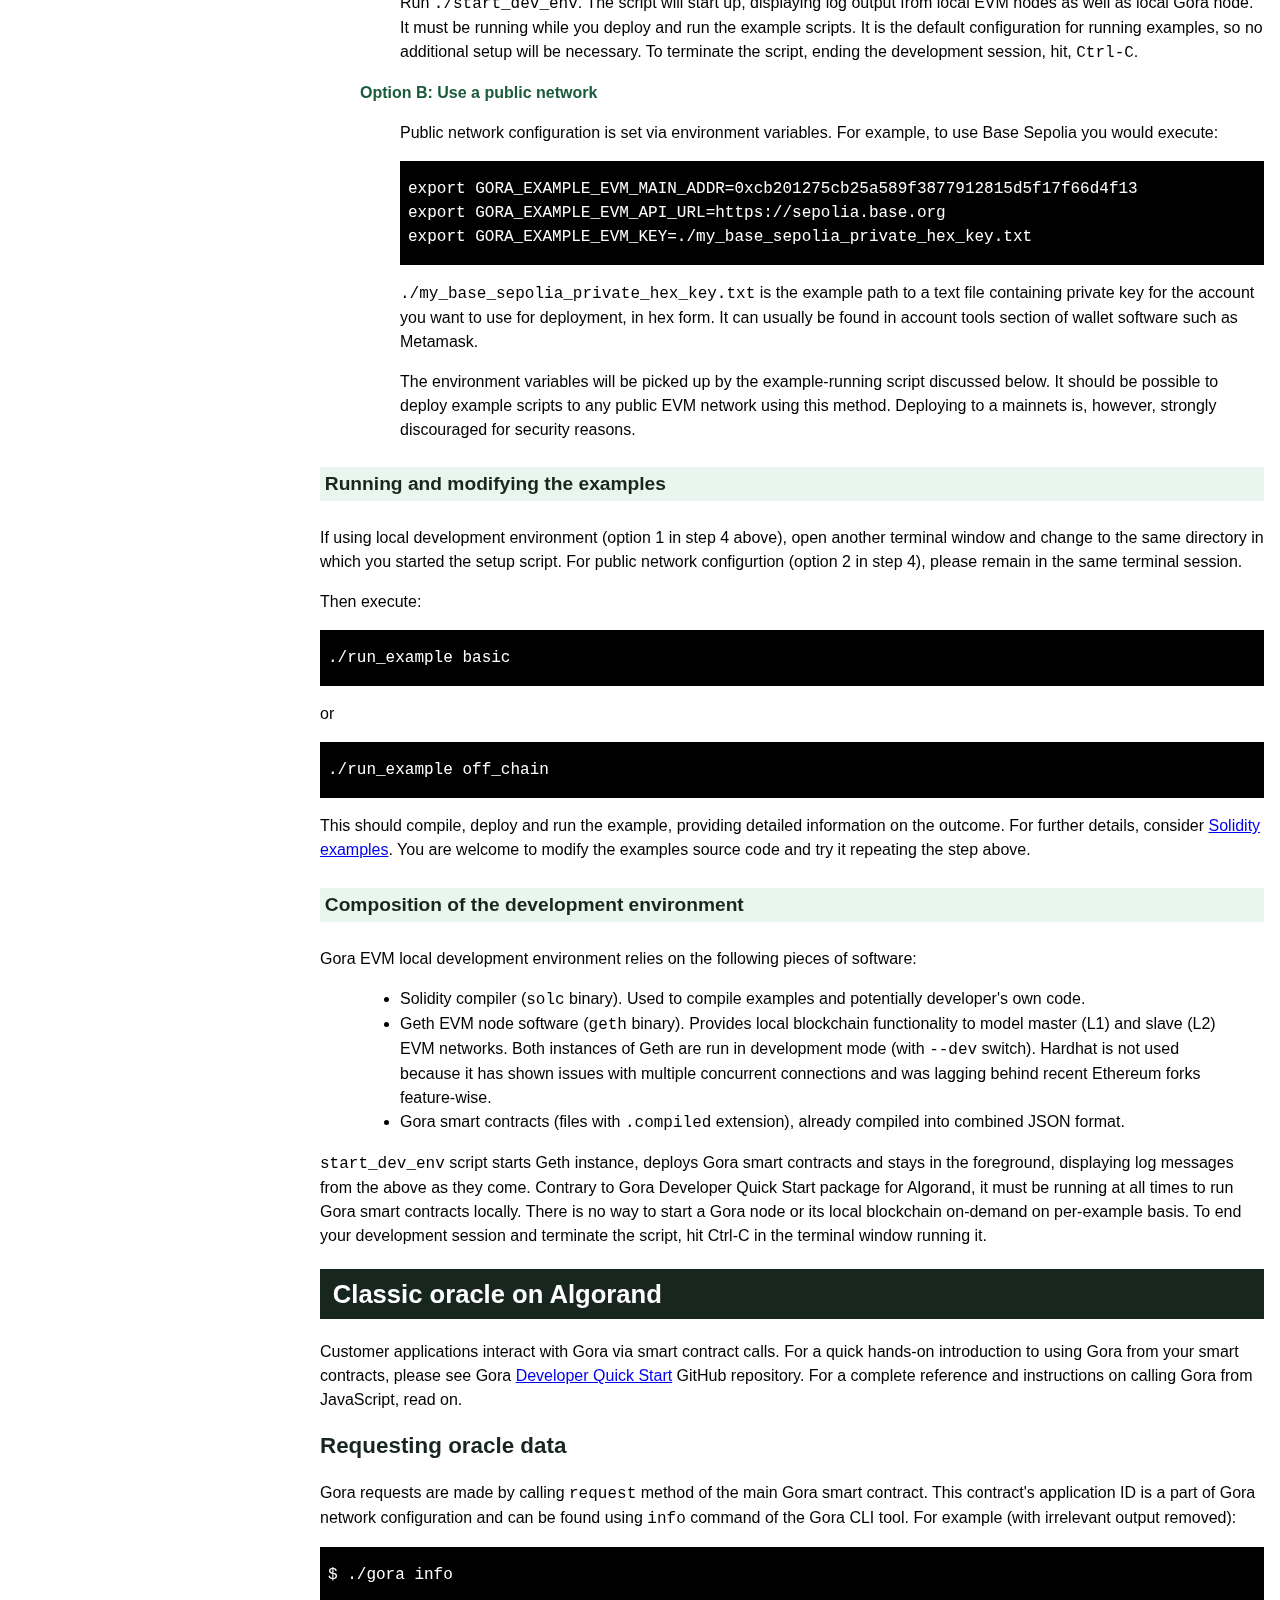
==== commit c7971985: "Update documentation." ====
--- a/docs/index.html
+++ b/docs/index.html
@@ -238,13 +238,13 @@
                     <p>Gora off-chain API is made available to C programs by including <code>gora_off_chain.h</code> header file. When compiling via ASO control panel, it is made available for inclusion automatically. It defines the following custom functions:</p>
                     <dl>
                         <dt><code>void gora_request_url(const char* url, const char* value_specs)</code></dt>
-                        <dd>Request data from an URL. <code>value_specs</code> argument contains one or more <a href="#value-extraction">value extraction specifications</a>, separated by tab characters. For their syntax, see the dedicated section below.</dd>
+                        <dd>Request content from an URL. <code>value_specs</code> argument contains one or more <a href="#value-extraction">value extraction specifications</a>, separated by tab characters.</dd>
                         <dt><code>void gora_set_next_url_param(const char* value)</code></dt>
-                        <dd>Set value of a template parameter in the URL last requested with <code>gora_request_url()</code>. For example, after requesting the URL <code>https://example.com/?a=##&amp;b=##</code>, one can call <code>gora_set_next_url_param("one")</code>, then <code>gora_set_next_url_param("two")</code>, yielding the URL <code>https://example.com/?a=one&amp;b=two</code>. This allows to have predefined templates for data source URLs and fill them at runtime.</dd>
+                        <dd>Set value of a template parameter in the URL most recently requested with <code>gora_request_url()</code>. For example, after calling <code>gora_request_url("https://example.com/?a=##&amp;b=##")</code>, one can call <code>gora_set_next_url_param("one")</code>, then <code>gora_set_next_url_param("two")</code> which would result in URL <code>"https://example.com/?a=one&amp;b=two"</code> being requested. This allows having predefined templates for data source URLs and filling them at runtime.</dd>
                         <dt><code>void gora_log(const char* message, const int level)</code></dt>
                         <dd>Write a message to the node log. Intended for debugging only, oracle program logging is disabled by default on production nodes.</dd>
                     </dl>
-                    <p>In addition to functions, Gora off-Chain API defines a <em>context</em> data structure It is designed for passing data from host node to oracle program as well as preserving current state between execution <em>stages</em> (more on that later). An instance of this structure is passed to oracle program whenever it executes. It contains:</p>
+                    <p>In addition to functions, Gora off-Chain API defines a <em>context</em> data structure. It is designed for passing data from host node to oracle program as well as preserving current state between execution <em>stages</em> (more on that later). An instance of this structure is passed to oracle program whenever it executes. It contains:</p>
                     <ul>
                         <li>API version information for compatibility checks</li>
                         <li>Arguments passed to the program with the oracle request</li>
@@ -254,11 +254,14 @@
                         <li>Scratch memory for program data to persist between execution stages</li>
                     </ul>
                     <p>Complete definition of the context structure is contained in <code>gora_off_chain.h</code> header file which all oracle program developers are advised to peruse.</p>
-                    <p>Like most low-level system languages, Web Assembly, which oracle programs are compiled to, does not support asynchronous calls. When a Web Assembly program needs to retrieve data from a source that cannot return it instantly (e.g. a network endpoint), it has to either constantly check for data arrival in a loop (very inefficient) or rely on runtime environment to call it when the data is ready. Gora off-chain API implements a variant of the second approach.</p>
-                    <p>Gora host node executes the program repeatedly, performing asynchronous operations between executions which are called <em>stages</em>. A <em>stage</em> starts when program's <em>main function</em> is called by the host node and ends when this function returns. During a stage, the program can schedule HTTP(S) requests, possibly using URL templates that it can fill at run time. When a stage ends, these requests are executed by the host node. On their completion, next stage commences.</p>
-                    <p>Request results are made available to the program via the context structure. The context contains current stage number, so program always knows which stage it is at. It also has persistent memory space to share data between stages. Finishing a stage, the program's main function returns a value telling the host node what to do next: execute the next stage, finish successfully or terminate with a specific error code. For a hands-on primer of using staged execution, please see example ASO progams.</p>
-                </section>
-                <p>example ASO progams.</p>
+                    <section id="staged-execution">
+                        <h5>Staged execution</h5>
+                        <p>Execution of oracle programs in stages is necessary because, like most low-level system languages, Web Assembly does not support asynchronous calls. When a Web Assembly program needs to retrieve data from a source that cannot return it instantly (e.g. a network endpoint), it has to either constantly check for data arrival in a loop (very inefficient) or rely on runtime environment to call it when the data is ready. Gora off-chain API implements a variant of the second approach.</p>
+                        <p>Gora host node executes the program repeatedly, performing asynchronous operations between executions which are called <em>stages</em>. A <em>stage</em> starts when program's <em>main function</em> is called by the host node and ends when this function returns. During a stage, the program can schedule HTTP(S) requests, possibly using URL templates that it can fill at run time. When a stage ends, these requests are executed by the host node. On their completion, next stage commences.</p>
+                        <p>Request results are made available to the program via the context structure. The context contains current stage number, so program always knows which stage it is at. It also has persistent memory space to share data between stages. Finishing a stage, the program's main function returns a value telling the host node what to do next: execute the next stage, finish successfully or terminate with a specific error code. For a hands-on primer of using staged execution, please see example programs.</p>
+                    </section>
+                </section>
+                <p></p>
             </section>
             <section id="using-aso-s">
                 <h3>Using ASO's</h3>
@@ -410,36 +413,36 @@
                         <tbody>
                             <tr>
                                 <td>Base Sepolia</td>
-                                <td>TODO</td>
-                                <td>TODO</td>
-                                <td>TODO</td>
+                                <td>0x627e0C53aF5Bb97610A8146F931188FCB43C9B49</td>
+                                <td>GORA</td>
+                                <td>1</td>
                             </tr>
                             <tr>
                                 <td>Base Mainnet</td>
-                                <td>TODO</td>
-                                <td>TODO</td>
-                                <td>TODO</td>
+                                <td>0xd4c99F88095F32dF993030d9a6080e3BE723F617</td>
+                                <td>GORA</td>
+                                <td>1</td>
                             </tr>
                             <tr>
                                 <td>Polygon Testnet</td>
-                                <td>TODO</td>
-                                <td>TODO</td>
-                                <td>TODO</td>
+                                <td>TBA</td>
+                                <td>GORA</td>
+                                <td>1</td>
                             </tr>
                             <tr>
                                 <td>Polygon Mainnet</td>
-                                <td>TODO</td>
-                                <td>TODO</td>
-                                <td>TODO</td>
+                                <td>TBA</td>
+                                <td>GORA</td>
+                                <td>1</td>
                             </tr>
                         </tbody>
                     </table>
-                    <p>When using a testnet, visit <a href="https://dev.gora.io/faucet">Gora testnet faucet</a> to get tokens for funding your ASO contract.</p>
+                    <p>When using a testnet, visit Gora testnet faucet to get tokens for funding your ASO contract.</p>
                 </section>
                 <section id="custom-executors">
                     <h4>Custom executors</h4>
-                    <p>Shared executors rely on distributed networks of nodes run by general public. This may not be suitable for certain use cases: for example, when private data (such as keys) is used for querying data sources, or when oracle programs use exceptionally large amounts of resources.</p>
-                    <p>For these kinds of situations, Gora provides a way for customers to deploy their own executors. Once customer deploys an executor smart contract, they can bring up a separate node network under their own management. Standard Gora node software which can work with private authentication keys can be used, or Gora can develop customized Gora node versions for customer's specific needs.</p>
+                    <p>Shared executors rely on distributed networks of nodes run by general public. This may not be suitable for certain use cases. For example, when private data (such as keys) is used for querying data sources, or when oracle programs use exceptionally large amounts of computing resources.</p>
+                    <p>For these kinds of situations, Gora provides a way for customers to deploy their own executors. Once customer deploys an executor smart contract, they can bring up a separate node network under their own management. Standard Gora software which can work with private authentication keys can be used to run it, or Gora can customize its node software for customer's specific needs.</p>
                     <p>At this time, creating custom executors is a semi-manual process, with a completely automated tool being on the roadmap. If you would like to explore this option, please contact Gora.</p>
                 </section>
             </section>
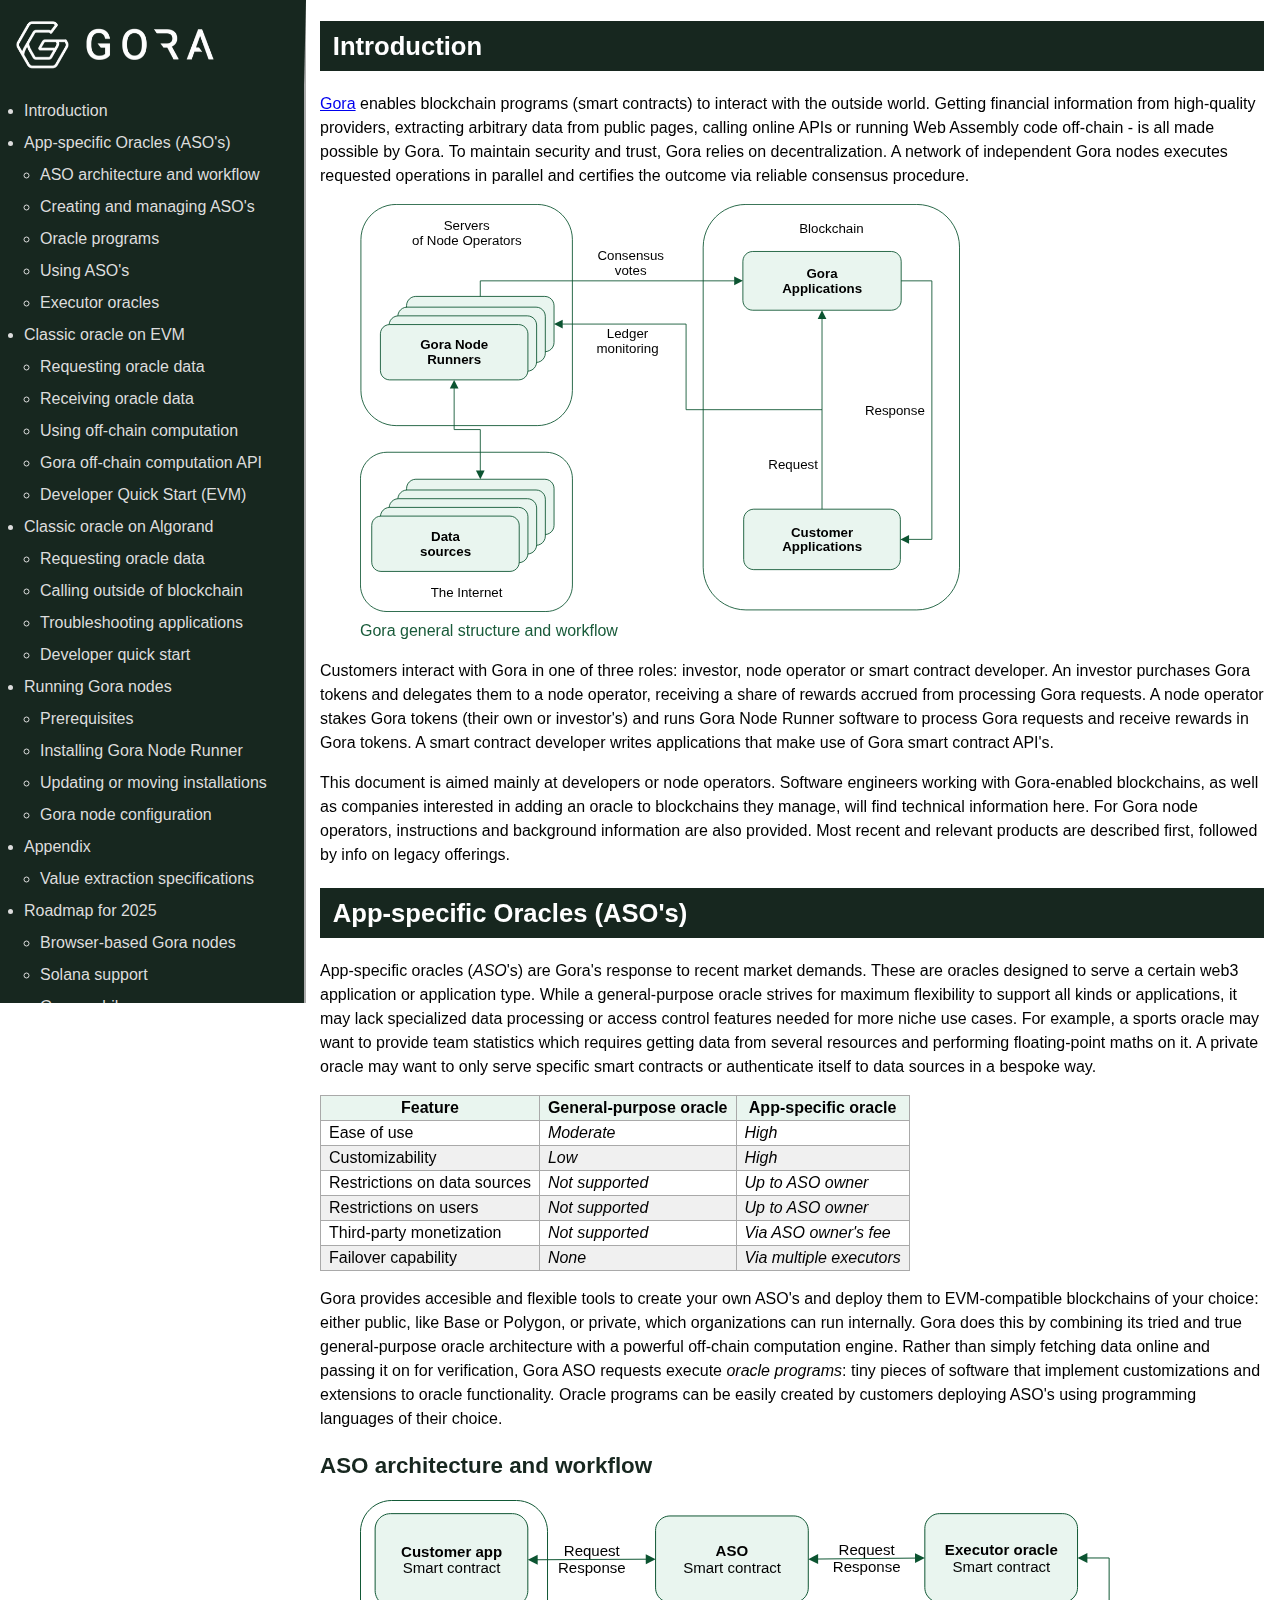
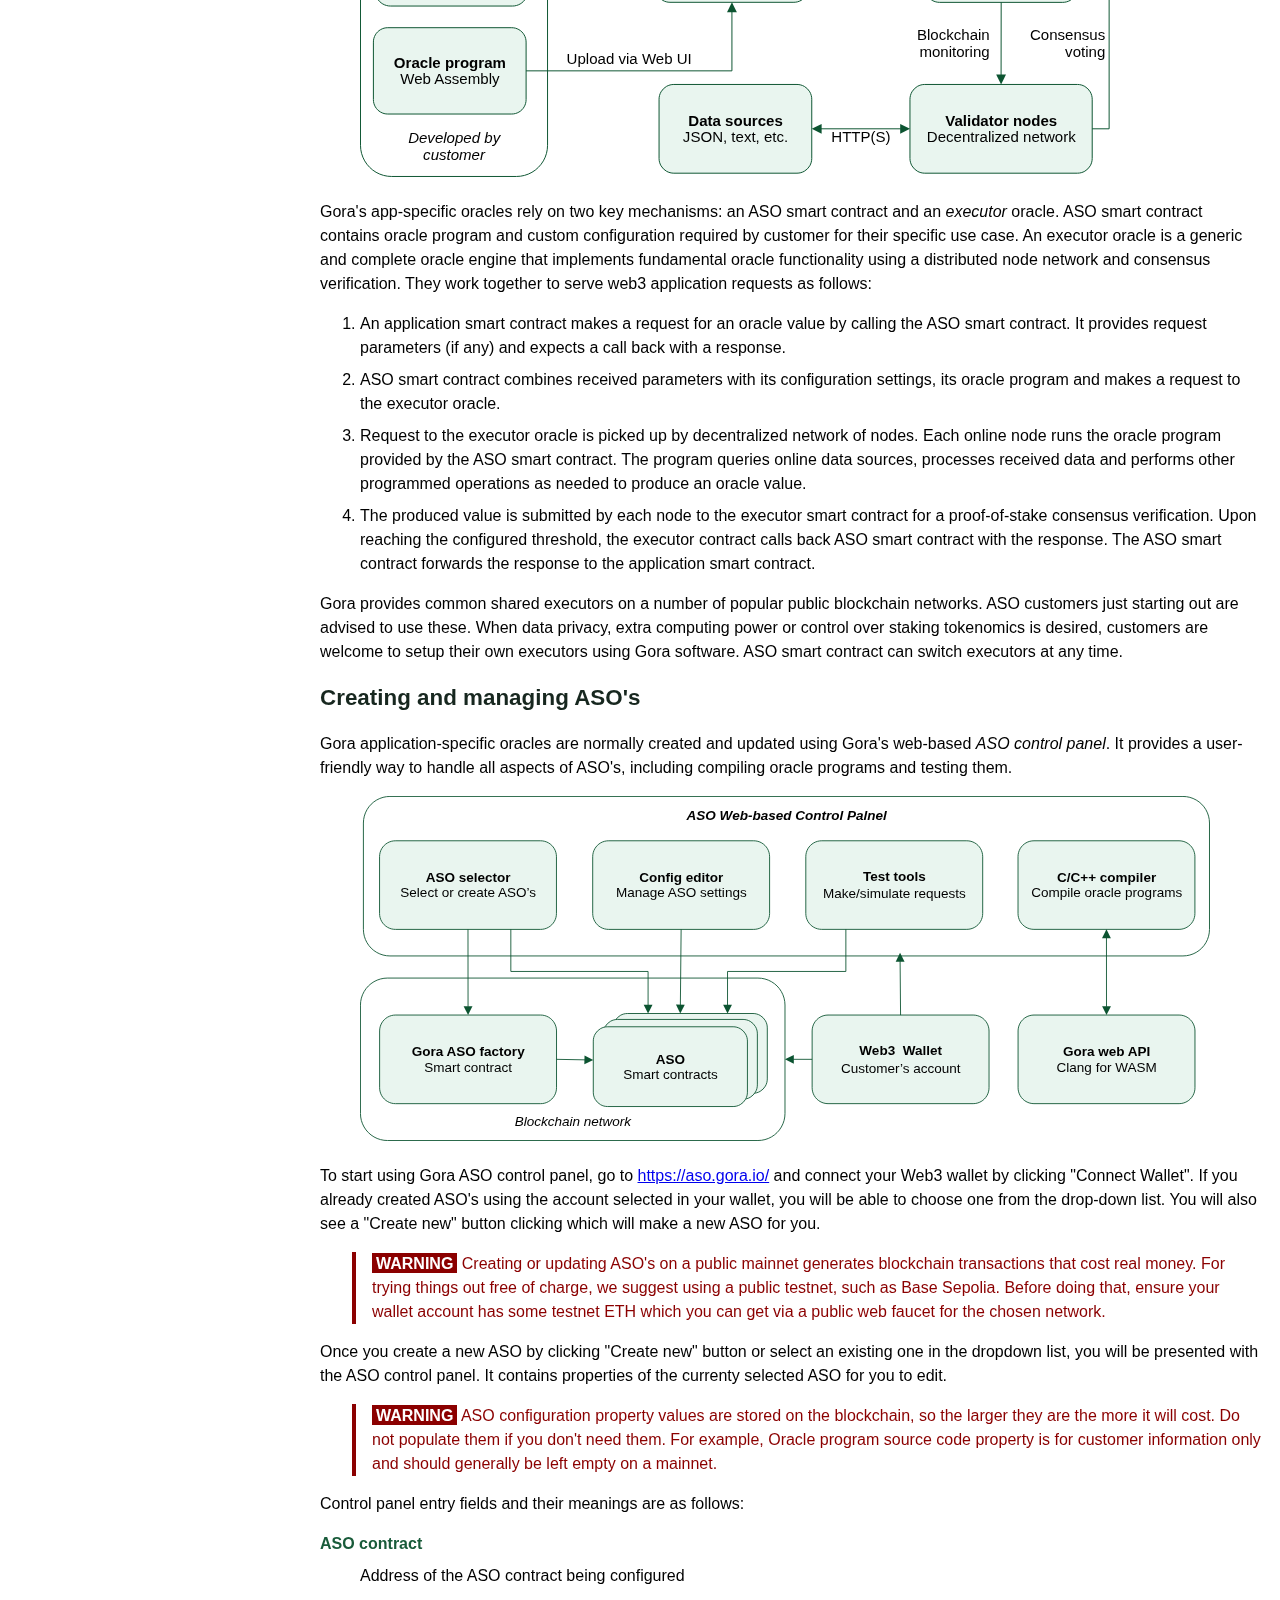
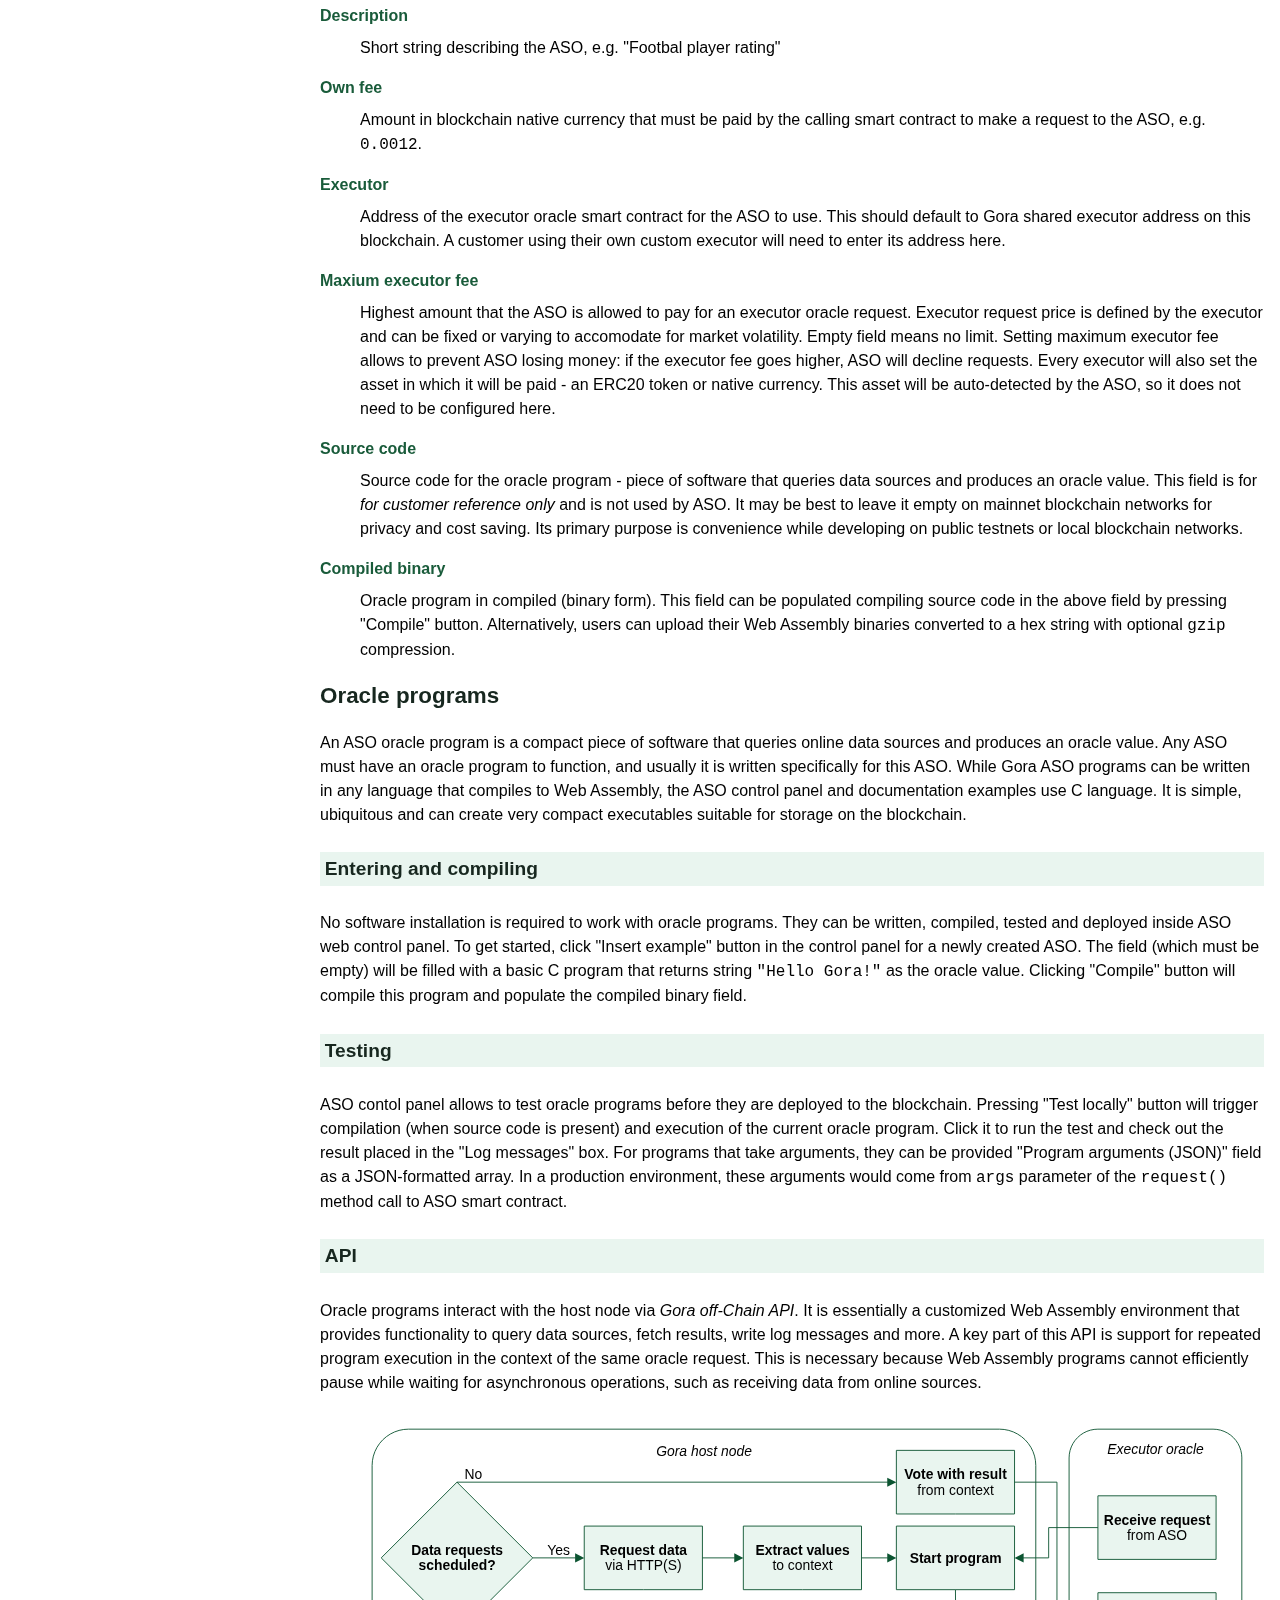
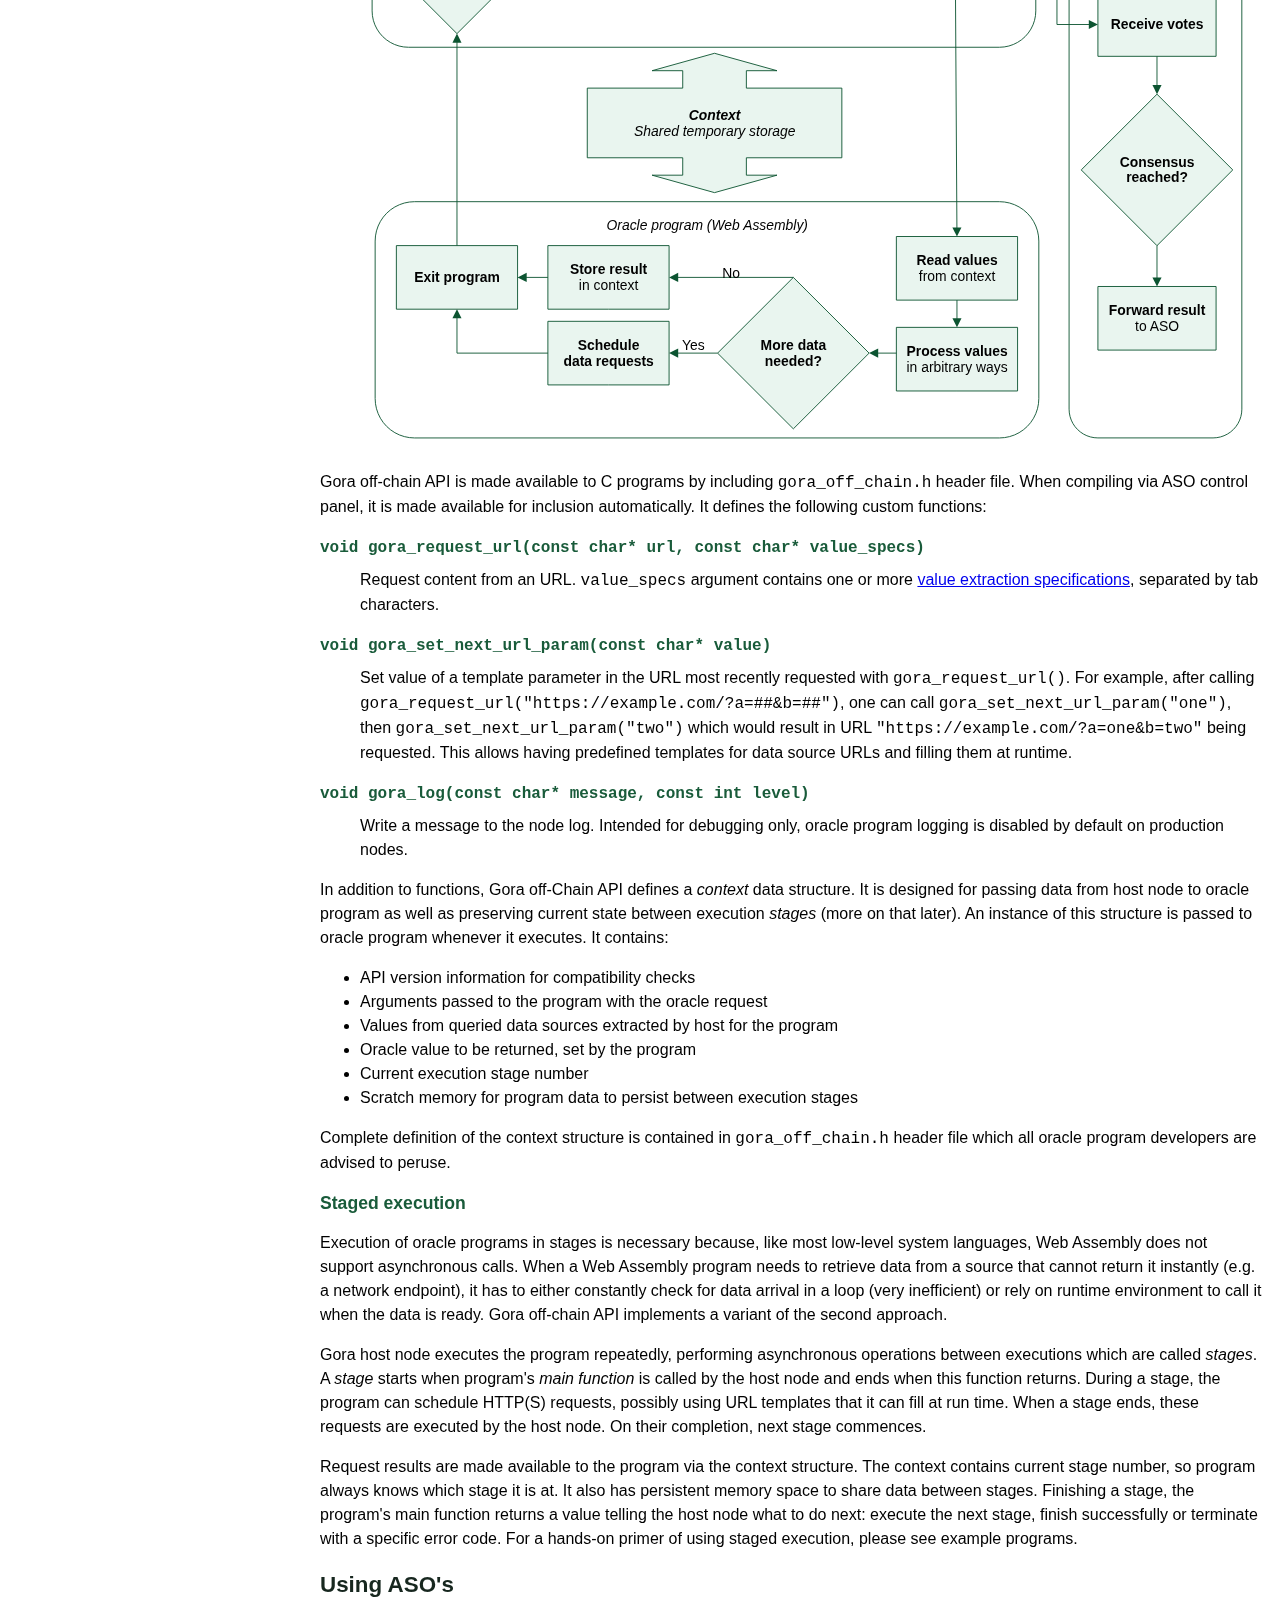
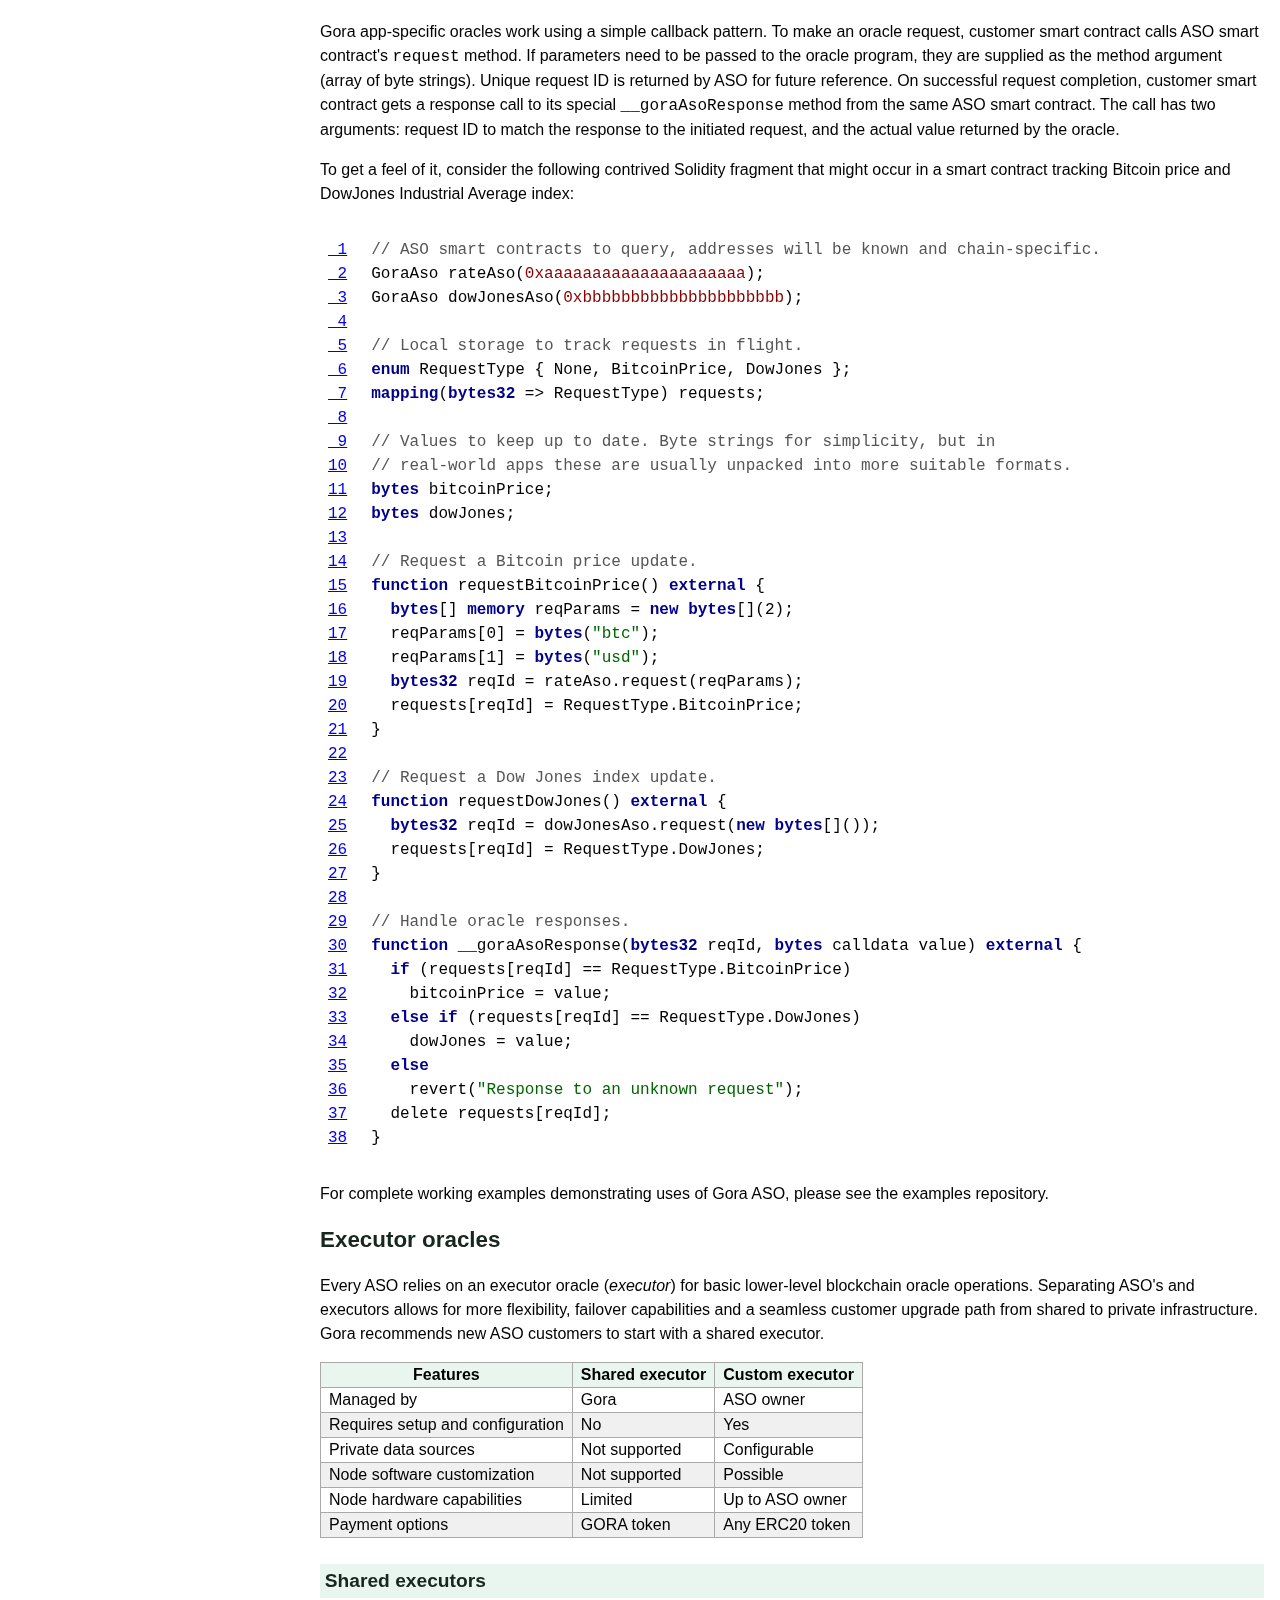
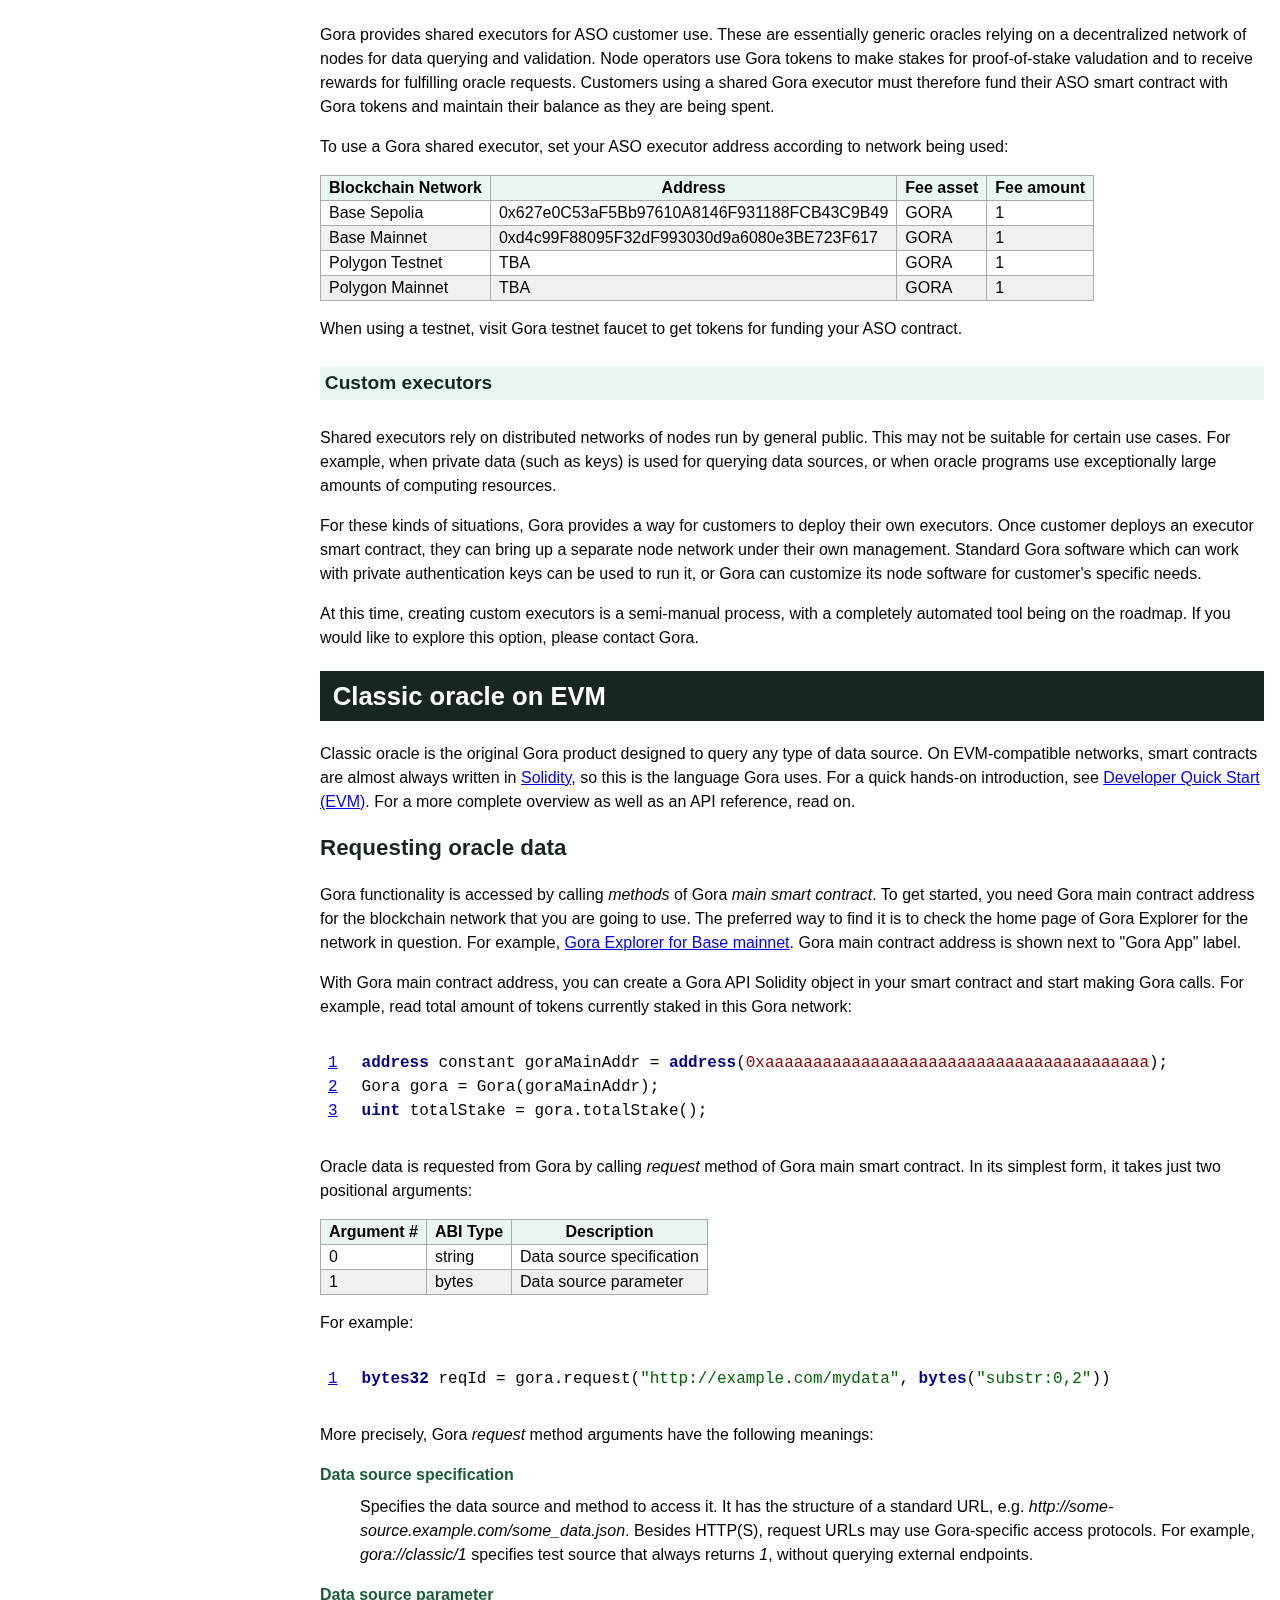
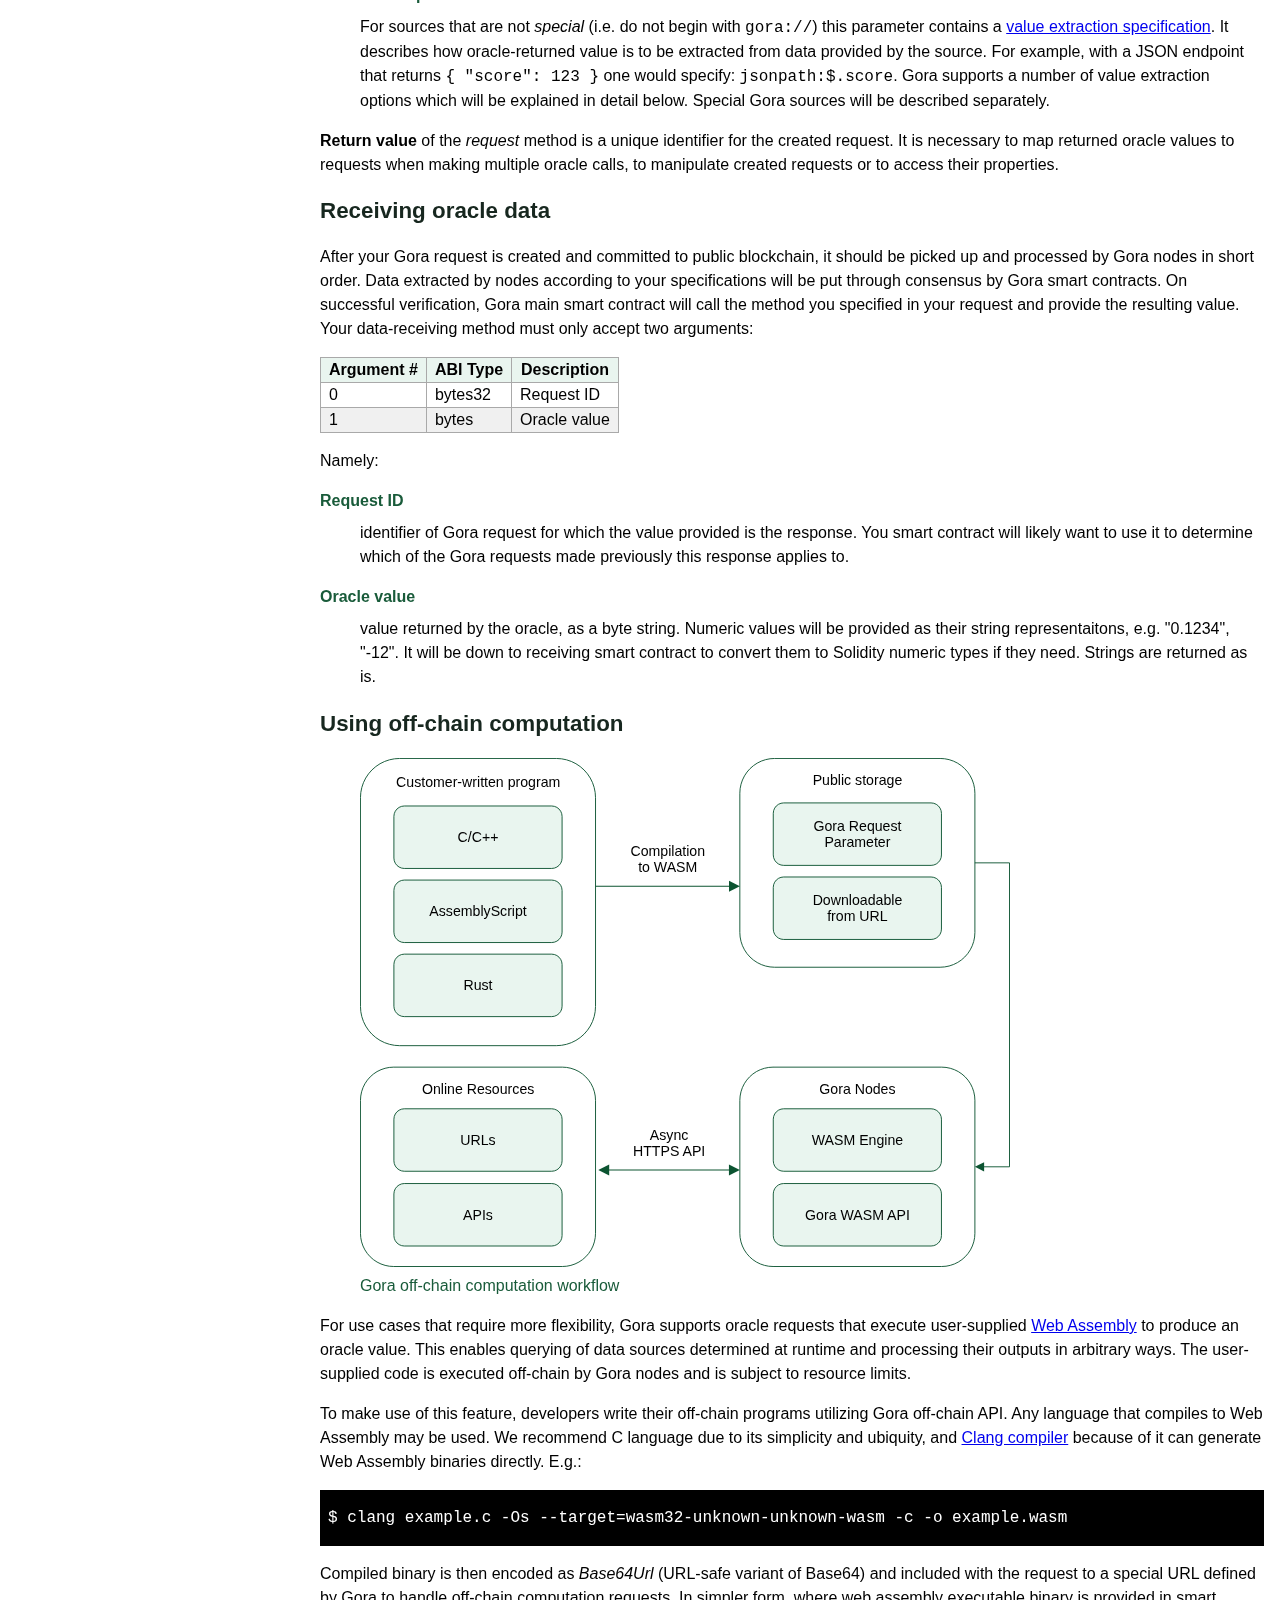
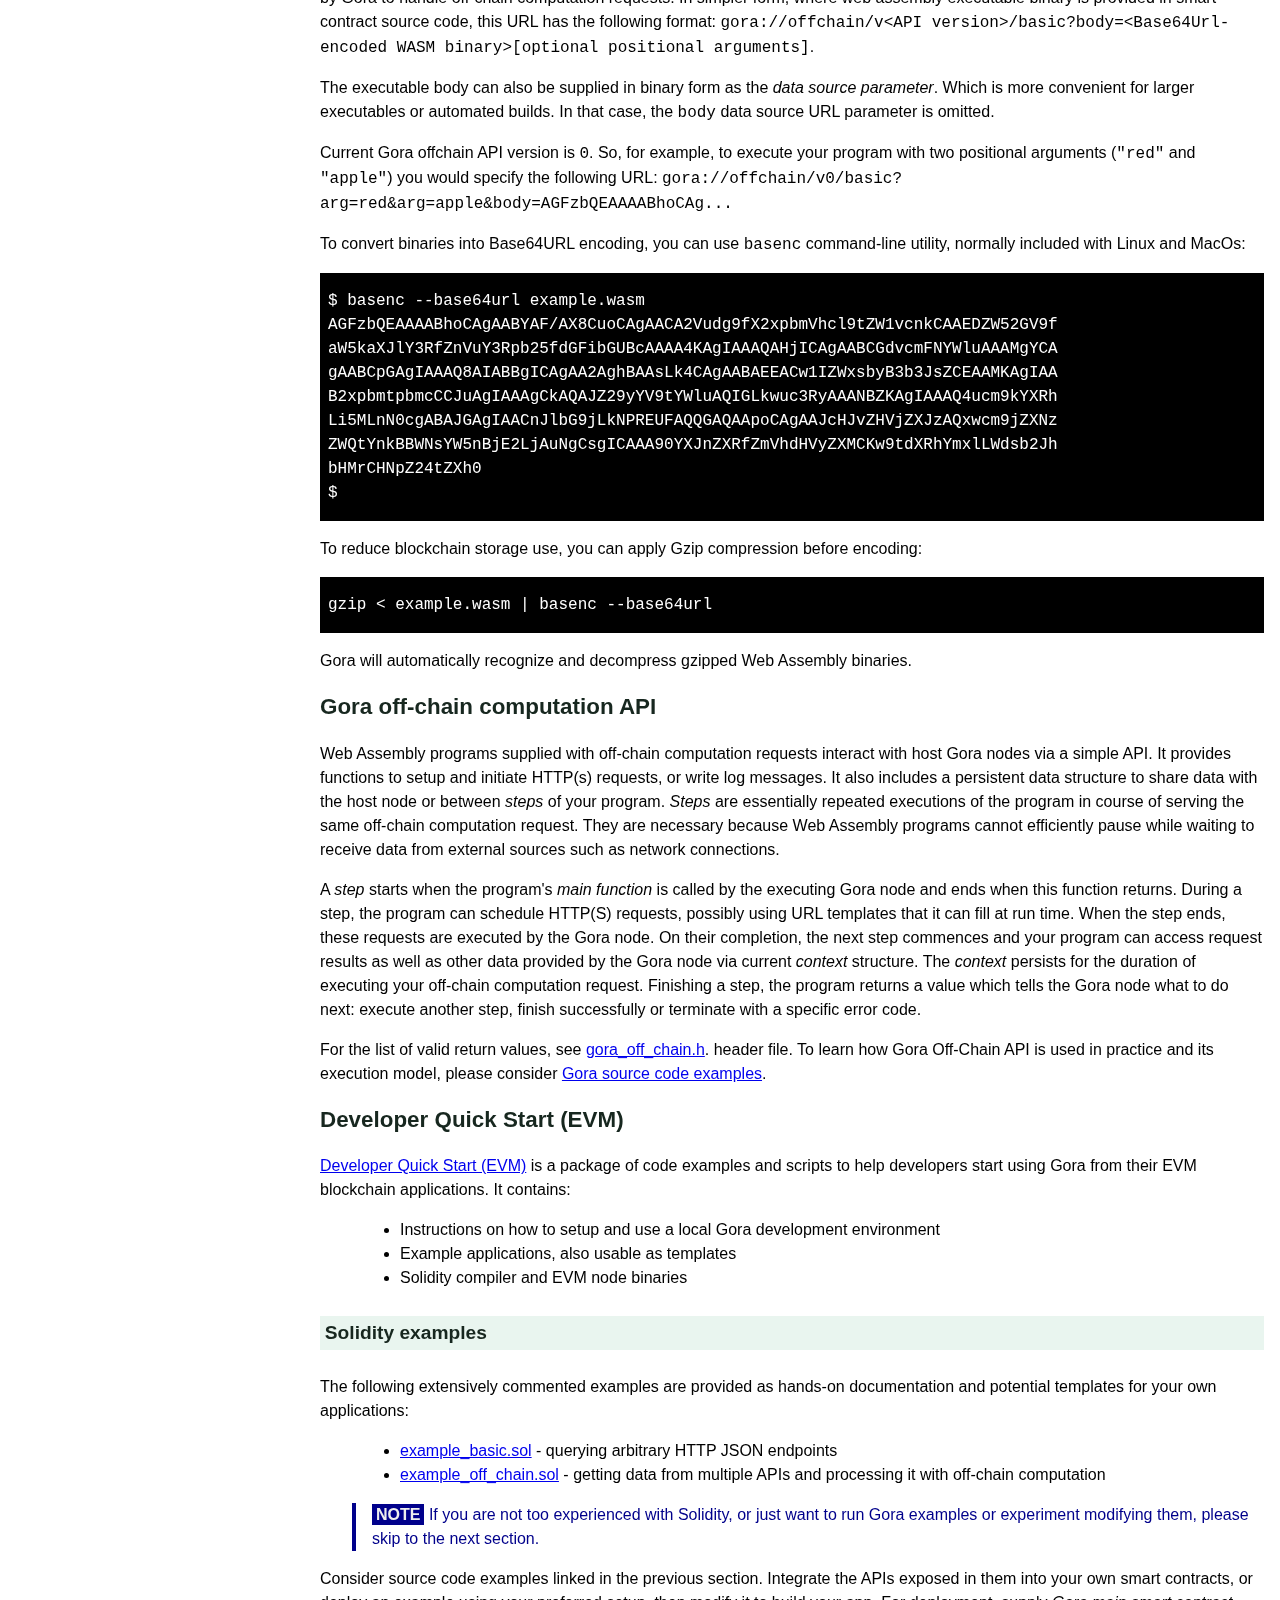
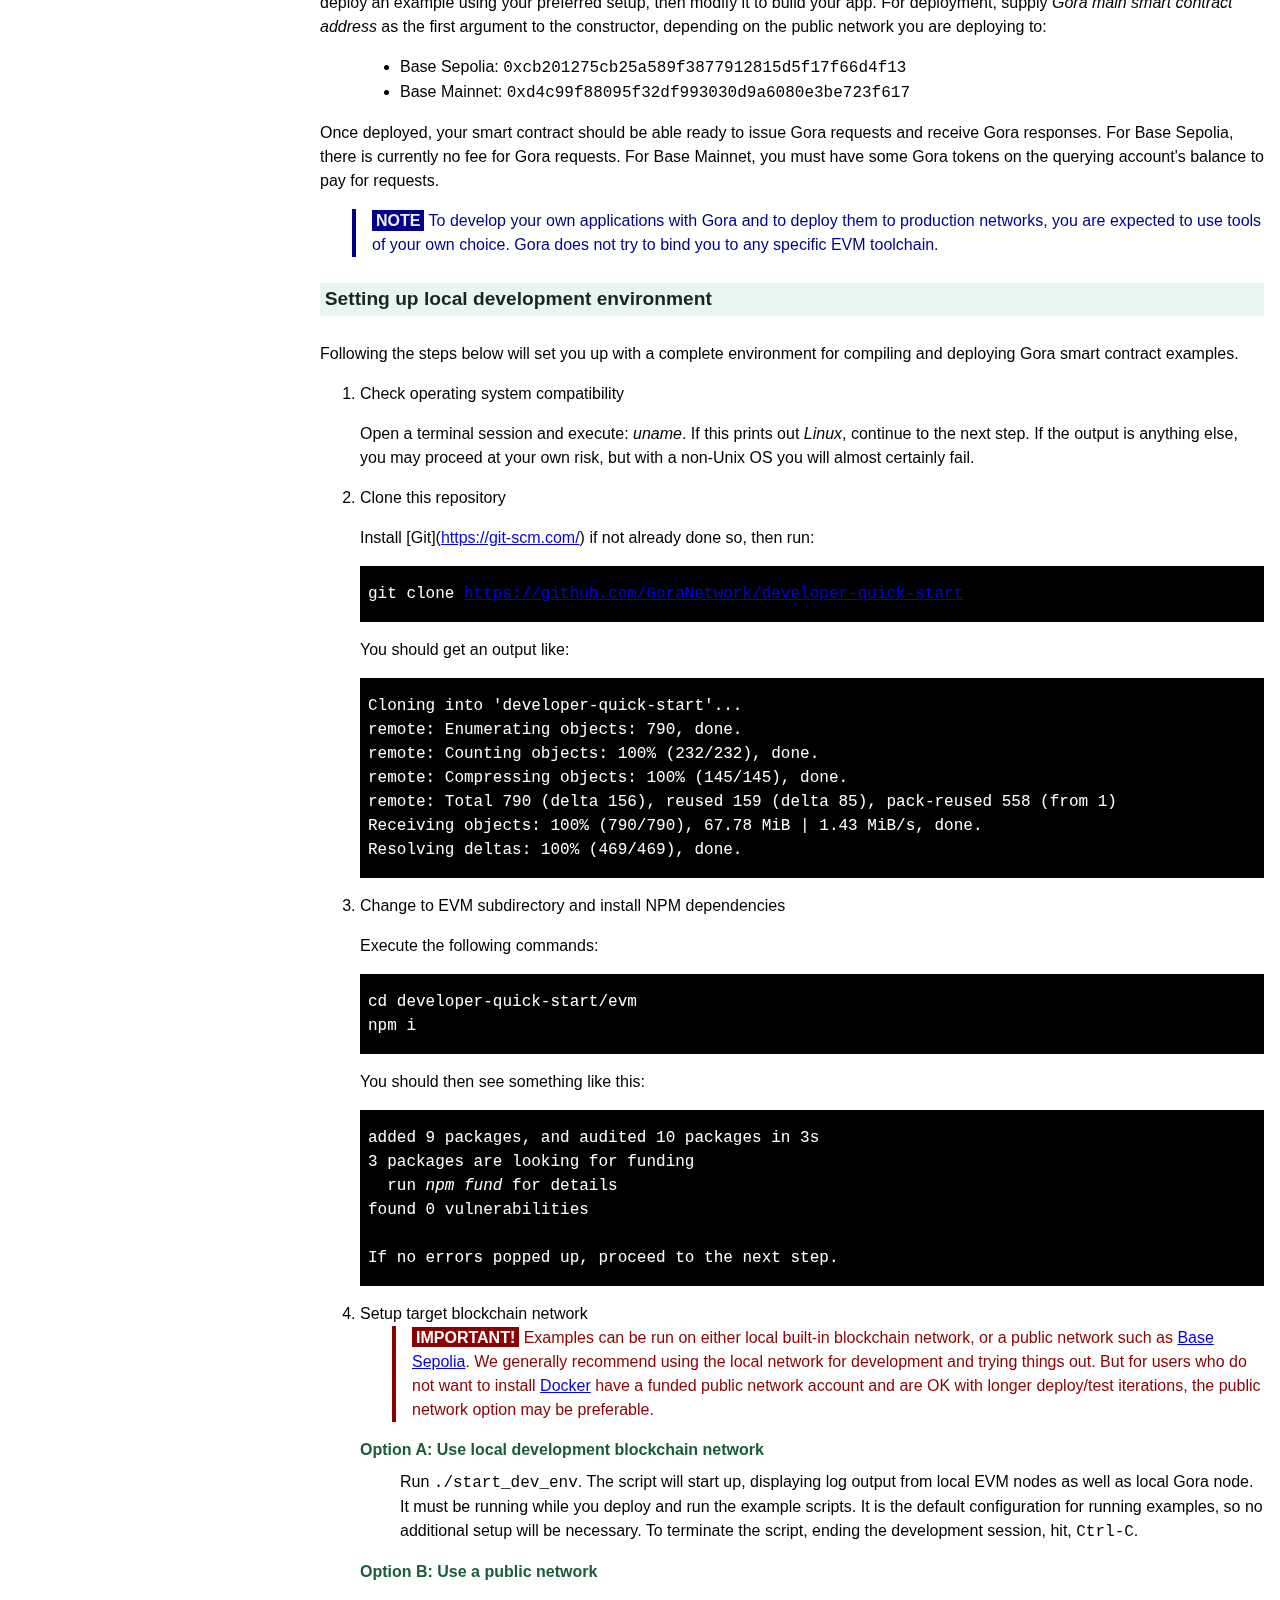
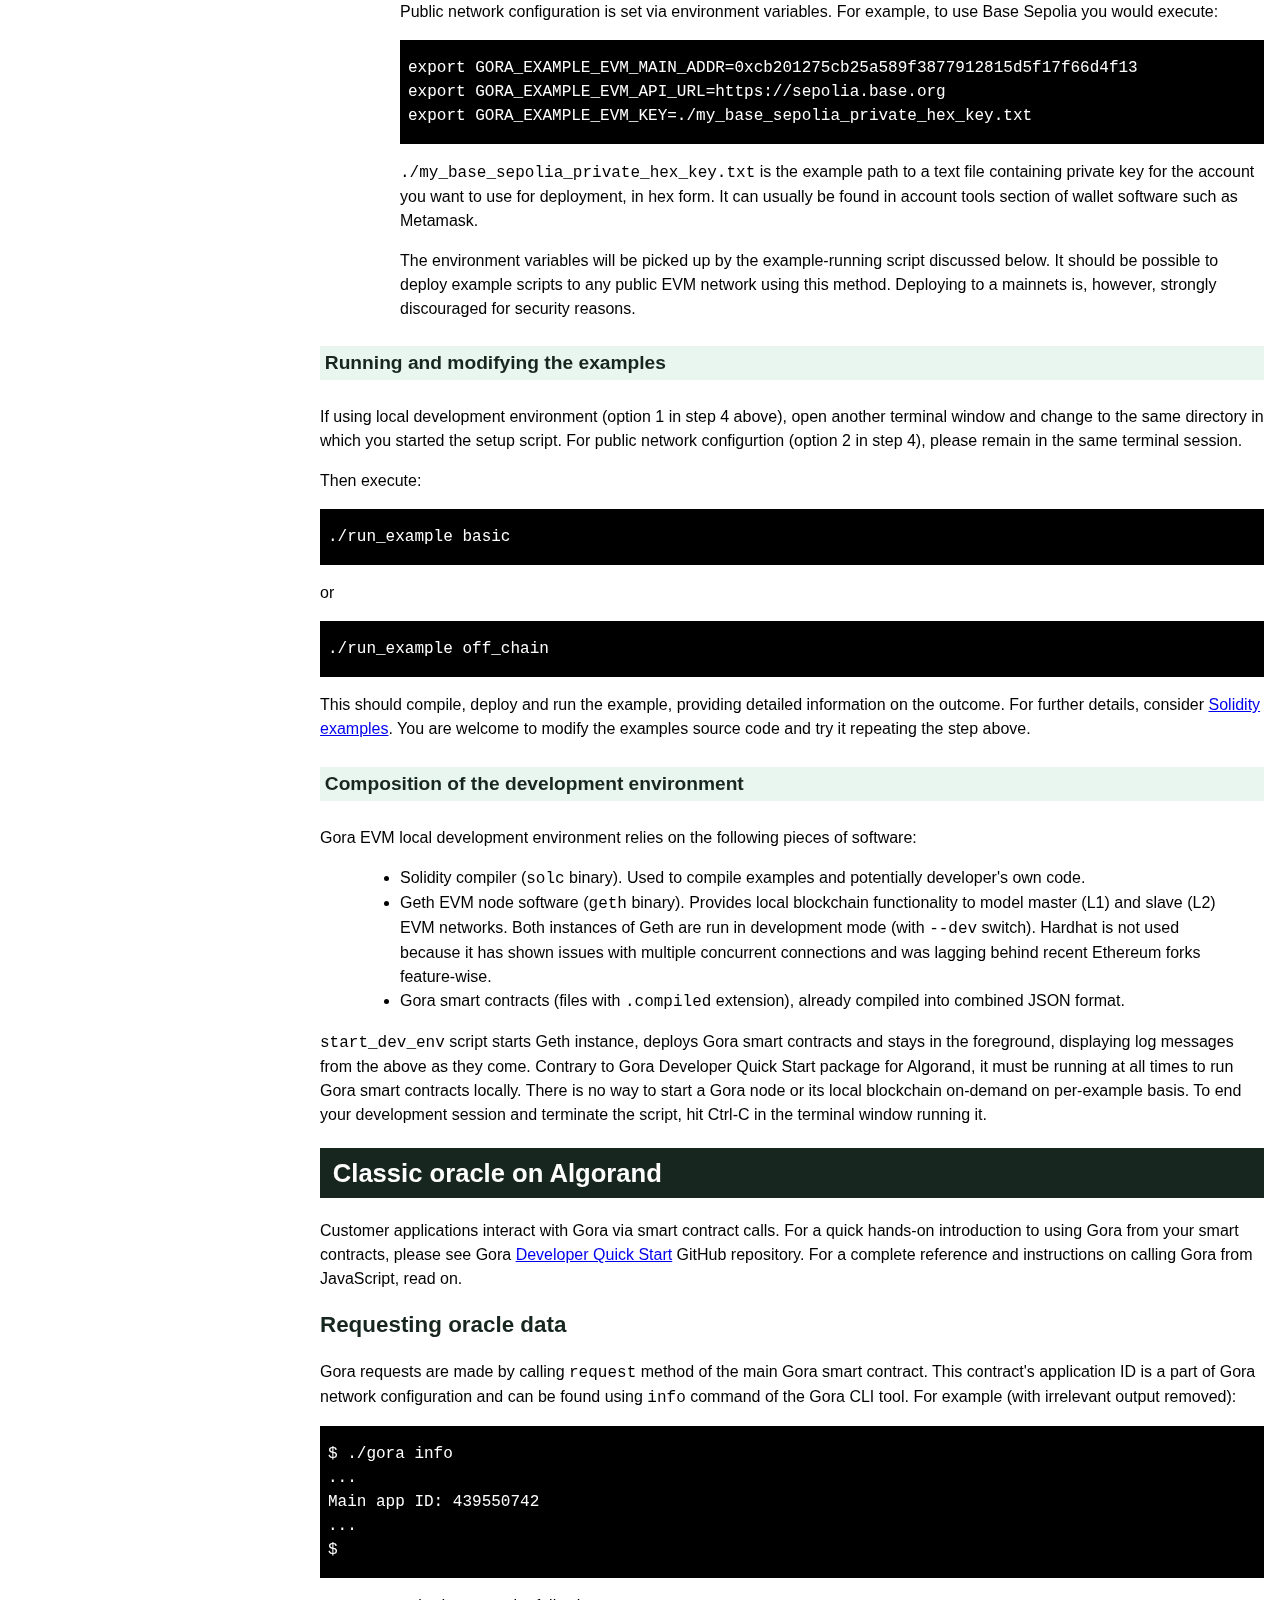
==== commit 768f635a: "Update EVM general oracle API info." ====
--- a/docs/index.html
+++ b/docs/index.html
@@ -449,7 +449,7 @@
         </section>
         <section id="classic-oracle-on-evm">
             <h2>Classic oracle on EVM</h2>
-            <p>Classic oracle is the original Gora product designed to query any type of data source. On EVM-compatible networks, smart contracts are almost always written in <a href="https://soliditylang.org/">Solidity</a> , so this is the language we will use. For a quick hands-on introduction, see <a href="https://github.com/GoraNetwork/phoenix-examples/">Gora source code examples</a>. For a more complete overview as well as an API reference, read on.</p>
+            <p>Classic oracle is the original Gora product designed to query any type of data source. On EVM-compatible networks, smart contracts are almost always written in <a href="https://soliditylang.org/">Solidity</a>, so this is the language Gora uses. For a quick hands-on introduction, see <a href="https://github.com/GoraNetwork/developer-quick-start/tree/main/evm">Developer Quick Start (EVM)</a>. For a more complete overview as well as an API reference, read on.</p>
             <section id="requesting-oracle-data">
                 <h3>Requesting oracle data</h3>
                 <p>Gora functionality is accessed by calling <em>methods</em> of Gora <em>main smart contract</em>. To get started, you need Gora main contract address for the blockchain network that you are going to use. The preferred way to find it is to check the home page of Gora Explorer for the network in question. For example, <a href="https://mainnet.base.explorer.gora.io/">Gora Explorer for Base mainnet</a>. Gora main contract address is shown next to "Gora App" label.</p>
@@ -468,7 +468,7 @@
                         </td>
                     </tr>
                 </table>
-                <p>Oracle data is requested from Gora by calling <cite>request</cite> method of Gora main smart contract. In its simplest form, it takes the following positional arguments:</p>
+                <p>Oracle data is requested from Gora by calling <cite>request</cite> method of Gora main smart contract. In its simplest form, it takes just two positional arguments:</p>
                 <table class="args">
                     <thead>
                         <tr>
@@ -487,11 +487,6 @@
                             <td>1</td>
                             <td>bytes</td>
                             <td>Data source parameter</td>
-                        </tr>
-                        <tr>
-                            <td>2</td>
-                            <td>string</td>
-                            <td>Destination specification</td>
                         </tr>
                     </tbody>
                 </table>
@@ -499,10 +494,10 @@
                 <table data-language="solidity">
                     <tr>
                         <td class="linenos">
-                            <pre><span class="normal"><a href="#0b960ae6d5ab75760e7a8b182b018703-1">1</a></span></pre>
+                            <pre><span class="normal"><a href="#36f7b45973869321745d9f61da35f1e9-1">1</a></span></pre>
                         </td>
                         <td class="code">
-                            <pre><a id="0b960ae6d5ab75760e7a8b182b018703-1" name="0b960ae6d5ab75760e7a8b182b018703-1"></a><span class="kt">bytes32</span><span class="w"> </span><span class="nv">reqId</span><span class="w"> </span><span class="o">=</span><span class="w"> </span>gora<span class="p">.</span>request<span class="p">(</span><span class="s2">&quot;http://example.com/mydata&quot;</span><span class="p">,</span><span class="w"> </span><span class="kt">bytes</span><span class="p">(</span><span class="s2">&quot;substr:0,2&quot;</span><span class="p">),</span><span class="w"> </span><span class="s2">&quot;myMethod&quot;</span><span class="p">)</span></pre>
+                            <pre><a id="36f7b45973869321745d9f61da35f1e9-1" name="36f7b45973869321745d9f61da35f1e9-1"></a><span class="kt">bytes32</span><span class="w"> </span><span class="nv">reqId</span><span class="w"> </span><span class="o">=</span><span class="w"> </span>gora<span class="p">.</span>request<span class="p">(</span><span class="s2">&quot;http://example.com/mydata&quot;</span><span class="p">,</span><span class="w"> </span><span class="kt">bytes</span><span class="p">(</span><span class="s2">&quot;substr:0,2&quot;</span><span class="p">))</span></pre>
                         </td>
                     </tr>
                 </table>
@@ -513,8 +508,6 @@
                     <dt>Data source parameter</dt>
                     <dd>For sources that are not <em>special</em> (i.e. do not begin with <code>gora://</code>) this parameter contains a <a href="#value-extraction">value extraction specification</a>. It describes how oracle-returned value is to be extracted from data provided by the source. For example, with a JSON endpoint that returns <code>{ "score": 123
 }</code> one would specify: <code>jsonpath:$.score</code>. Gora supports a number of value extraction options which will be explained in detail below. Special Gora sources will be described separately.</dd>
-                    <dt>Destination specification</dt>
-                    <dd>Contains the name of the method in customer's smart contract to be called with the oracle return value. Gora returns oracle value by calling the same customer's smart contract that that requested it.</dd>
                 </dl>
                 <p><strong>Return value</strong> of the <cite>request</cite> method is a unique identifier for the created request. It is necessary to map returned oracle values to requests when making multiple oracle calls, to manipulate created requests or to access their properties.</p>
             </section>
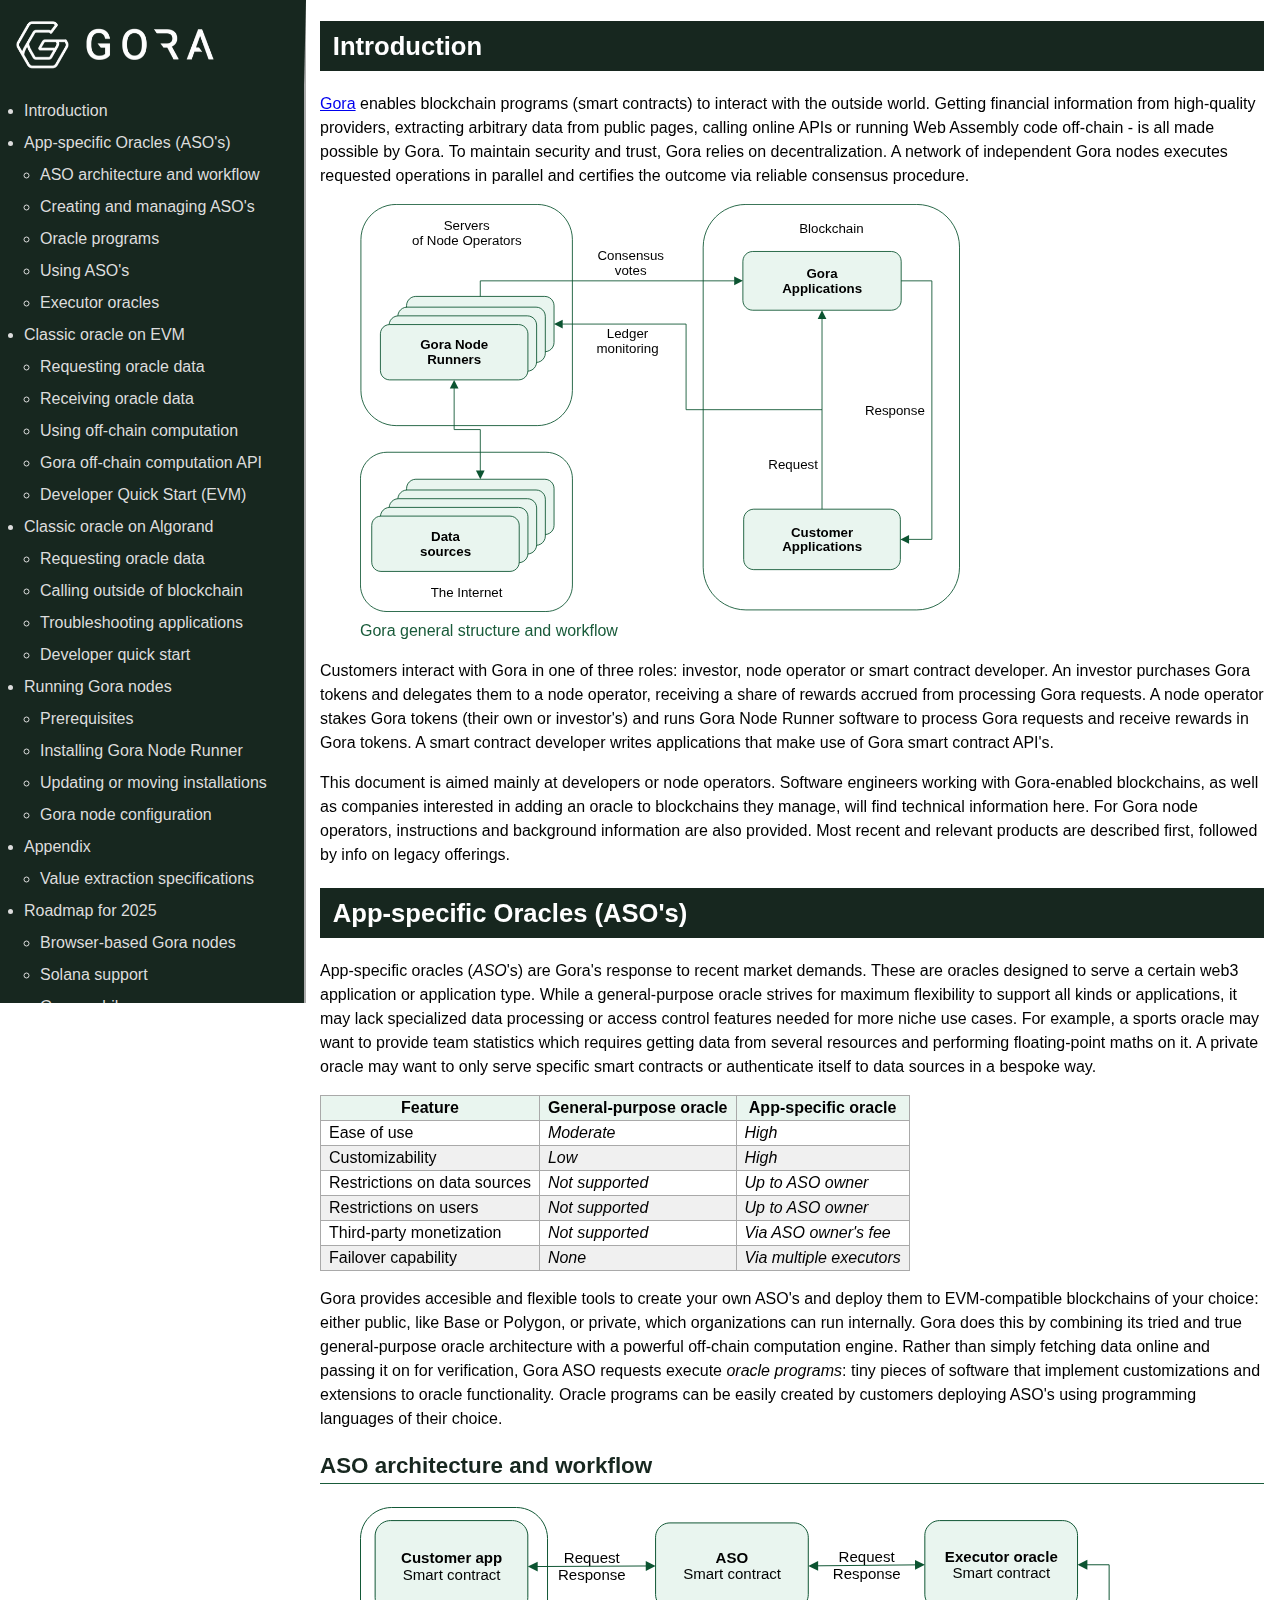
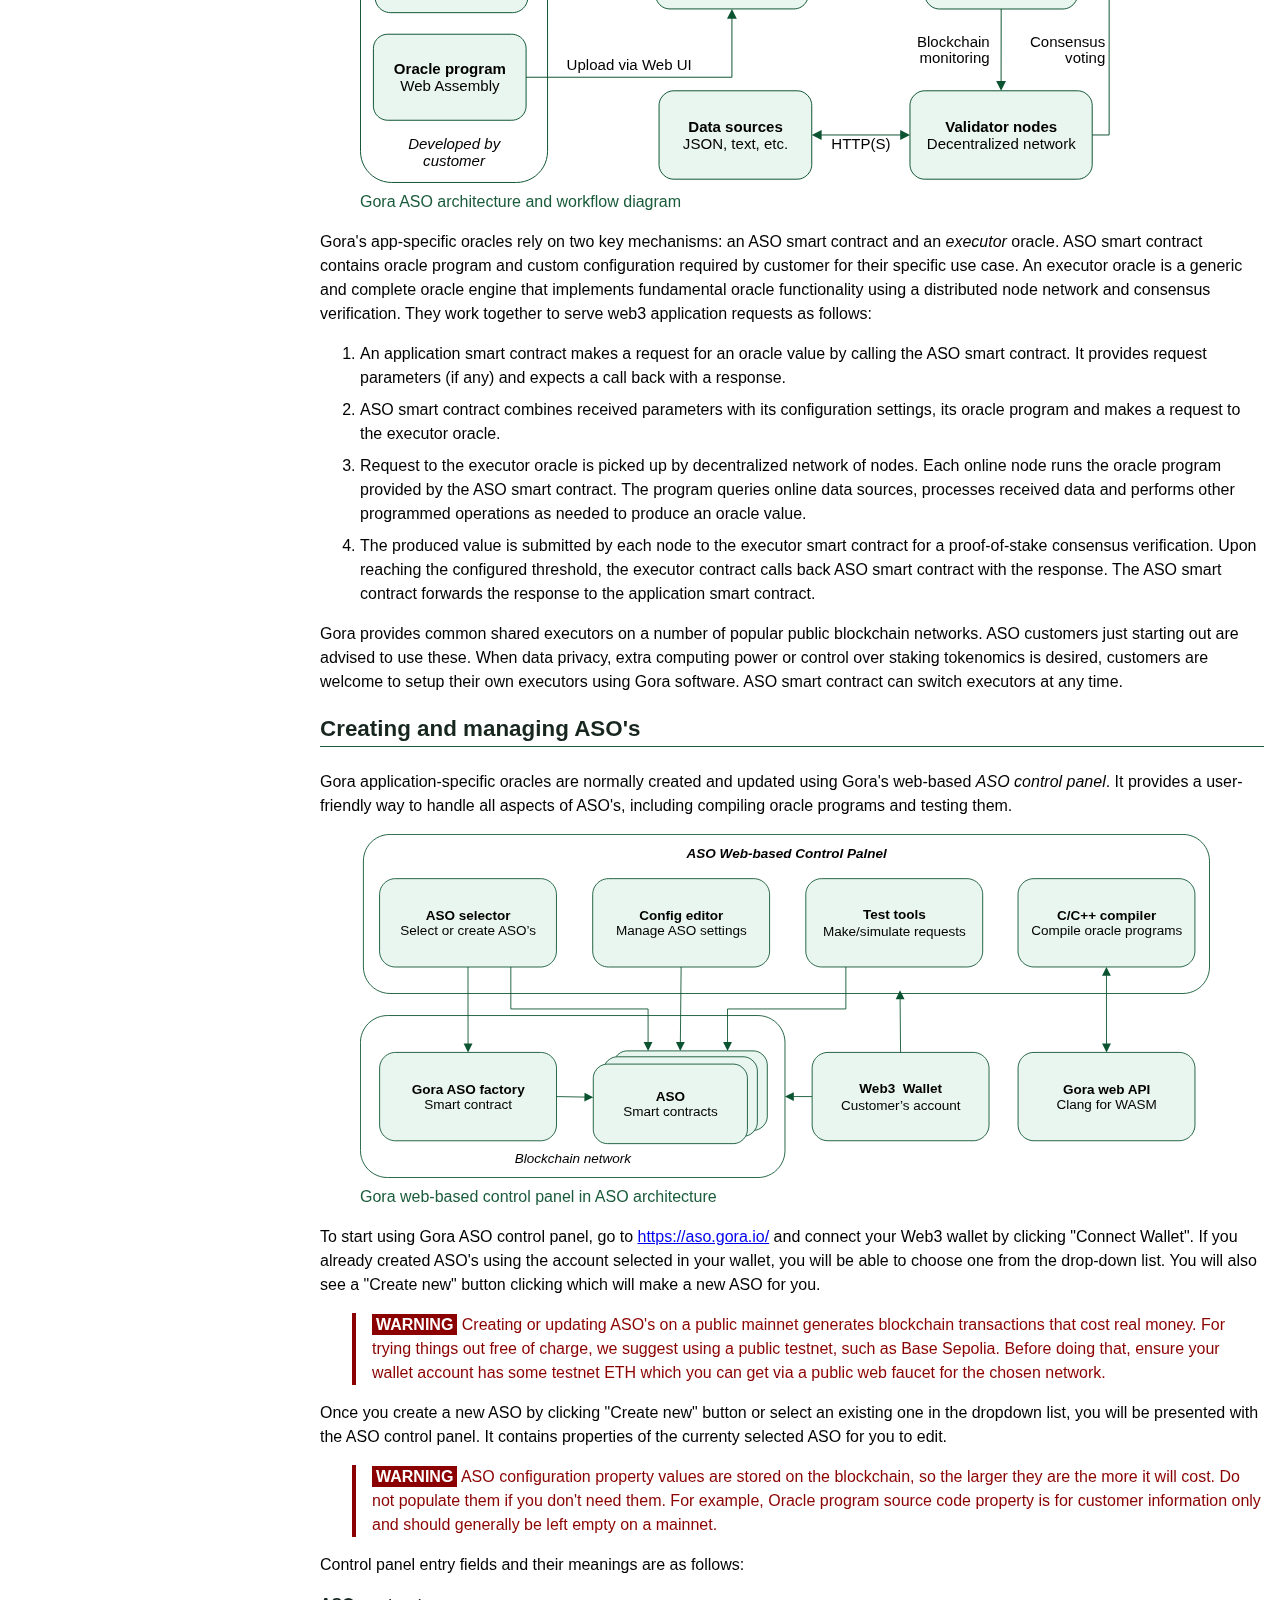
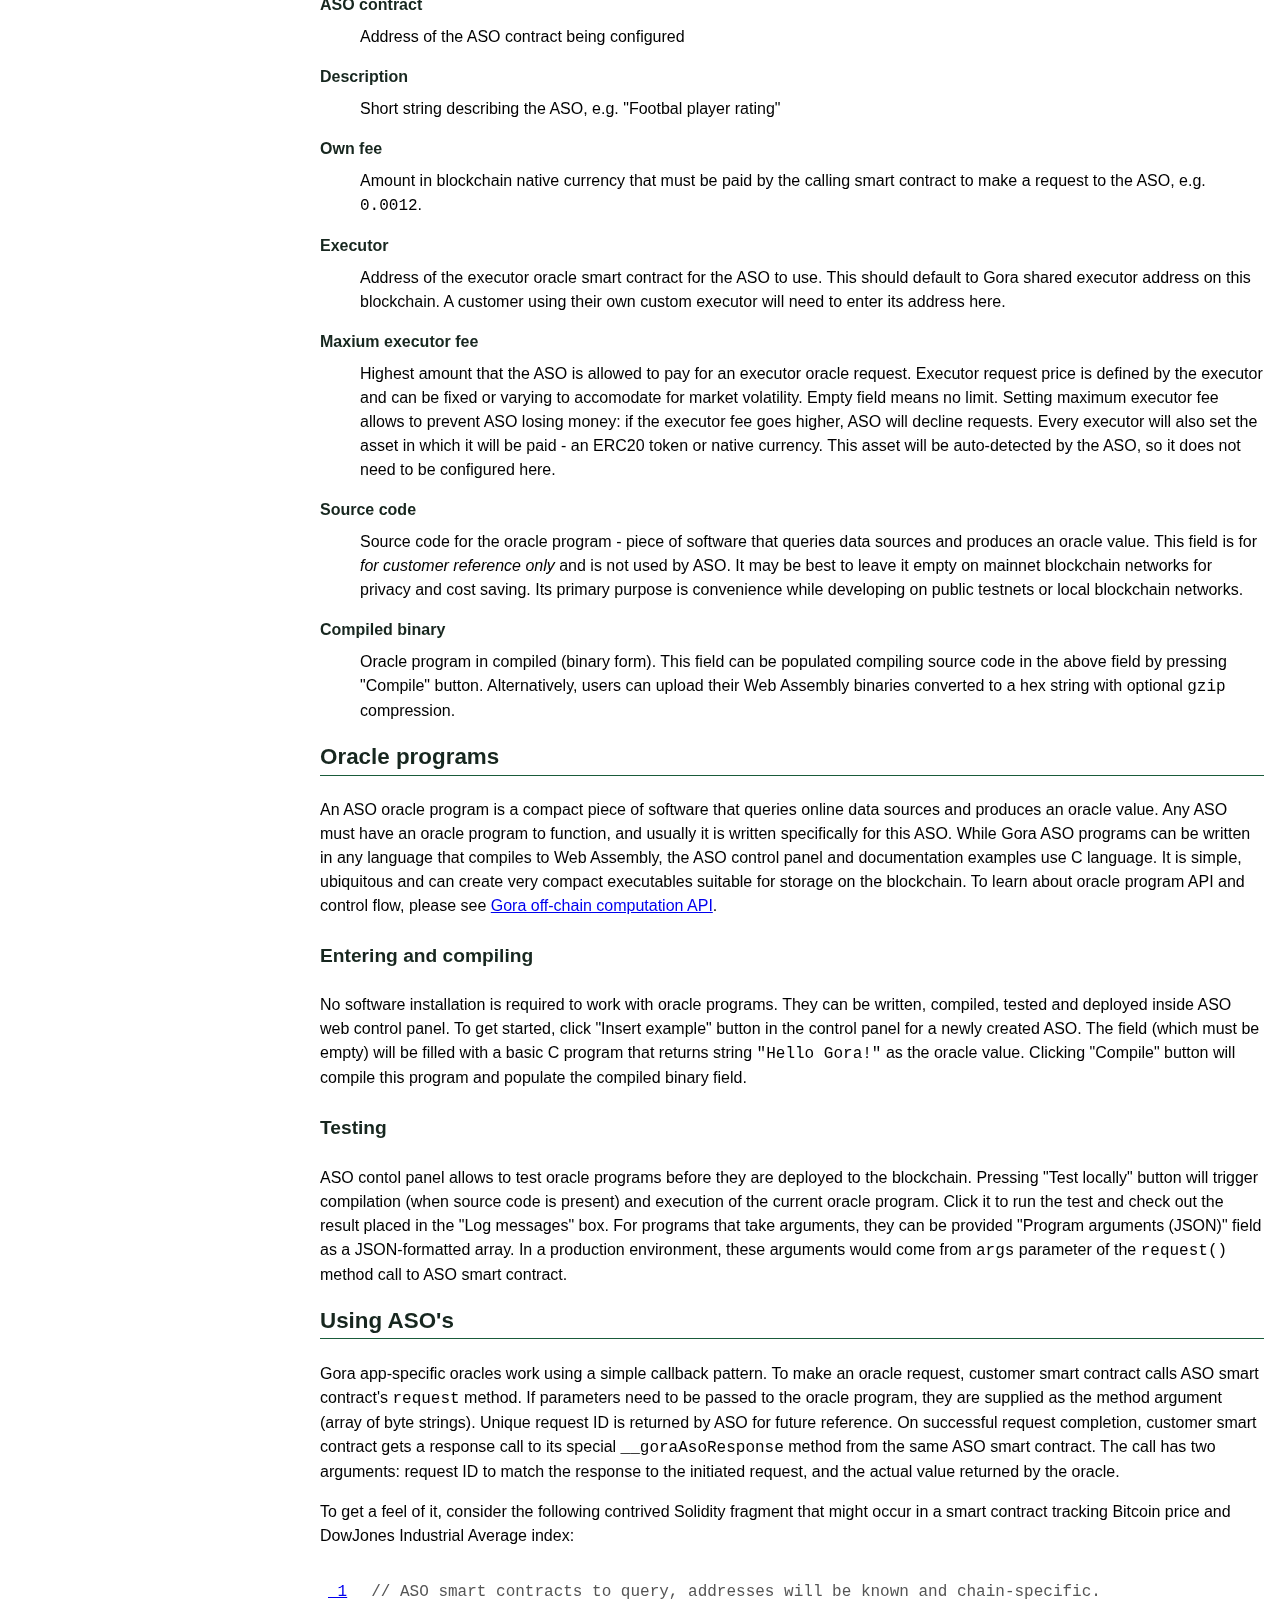
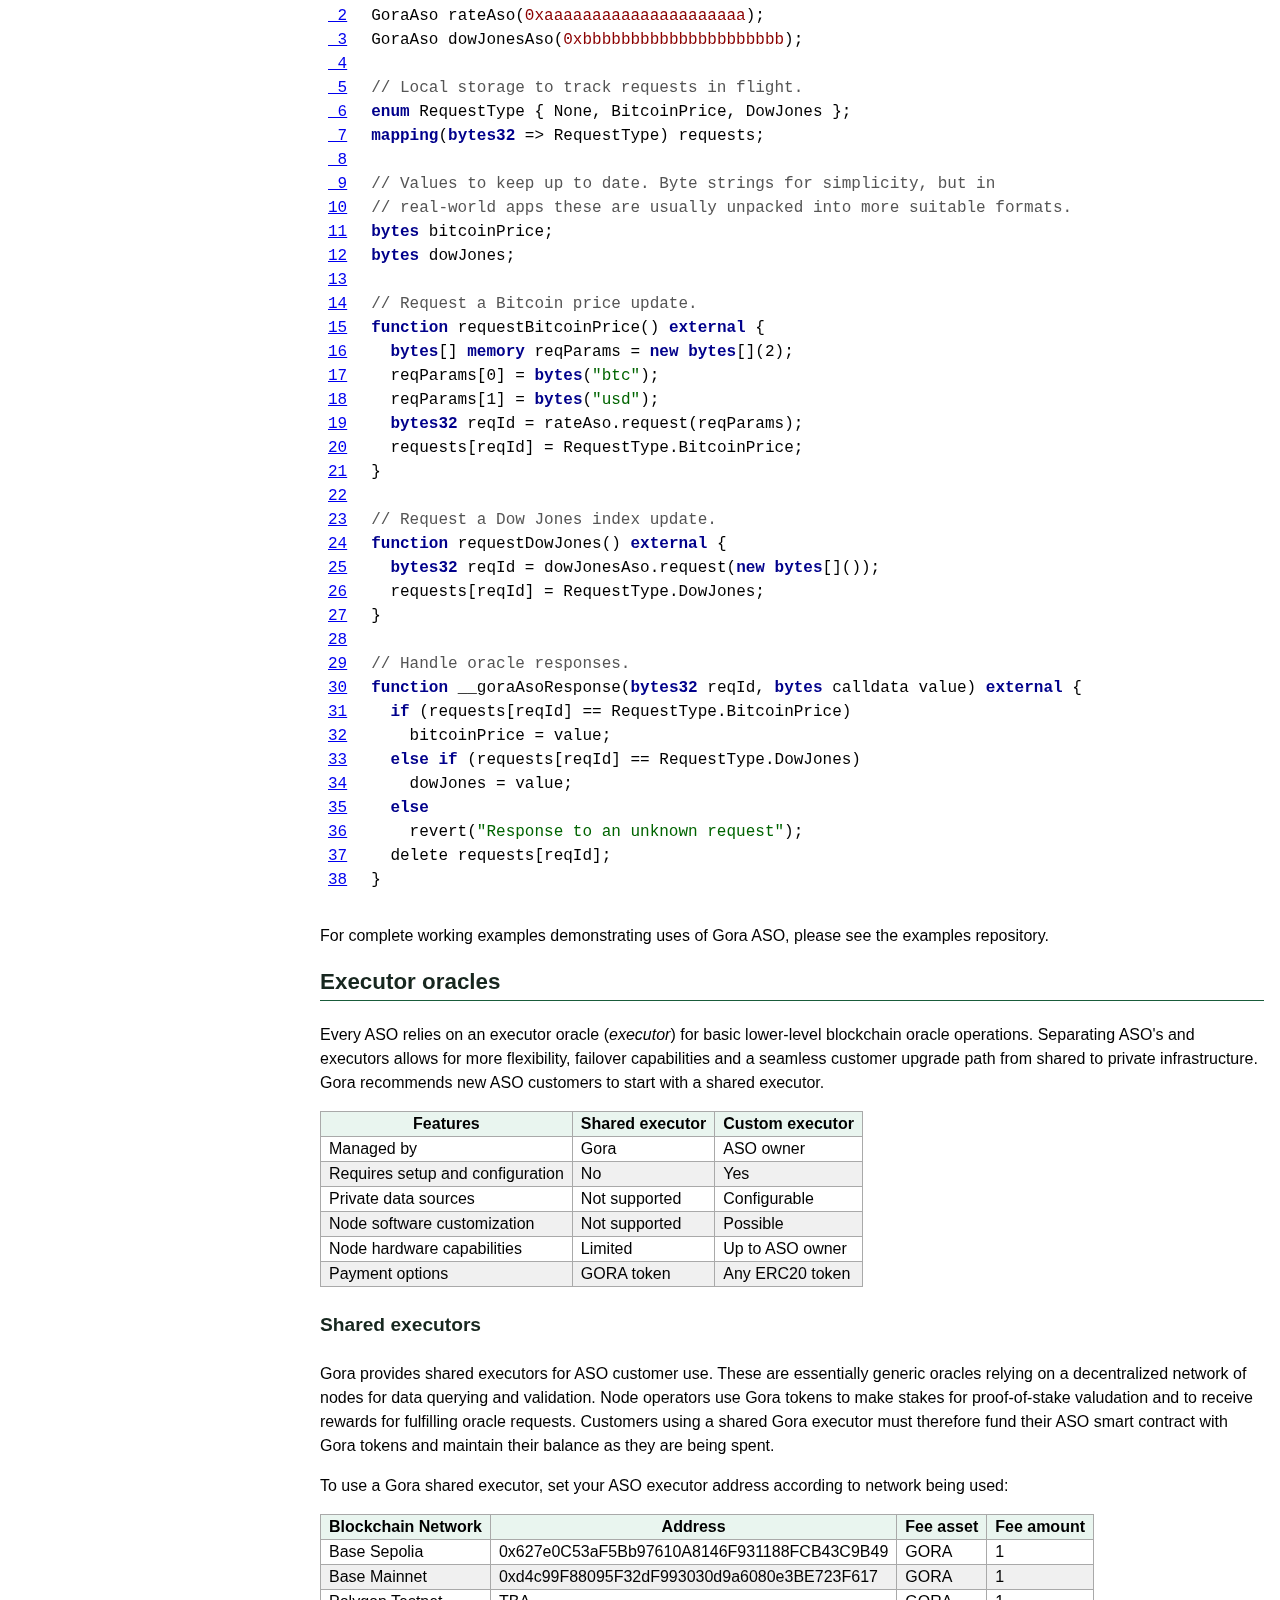
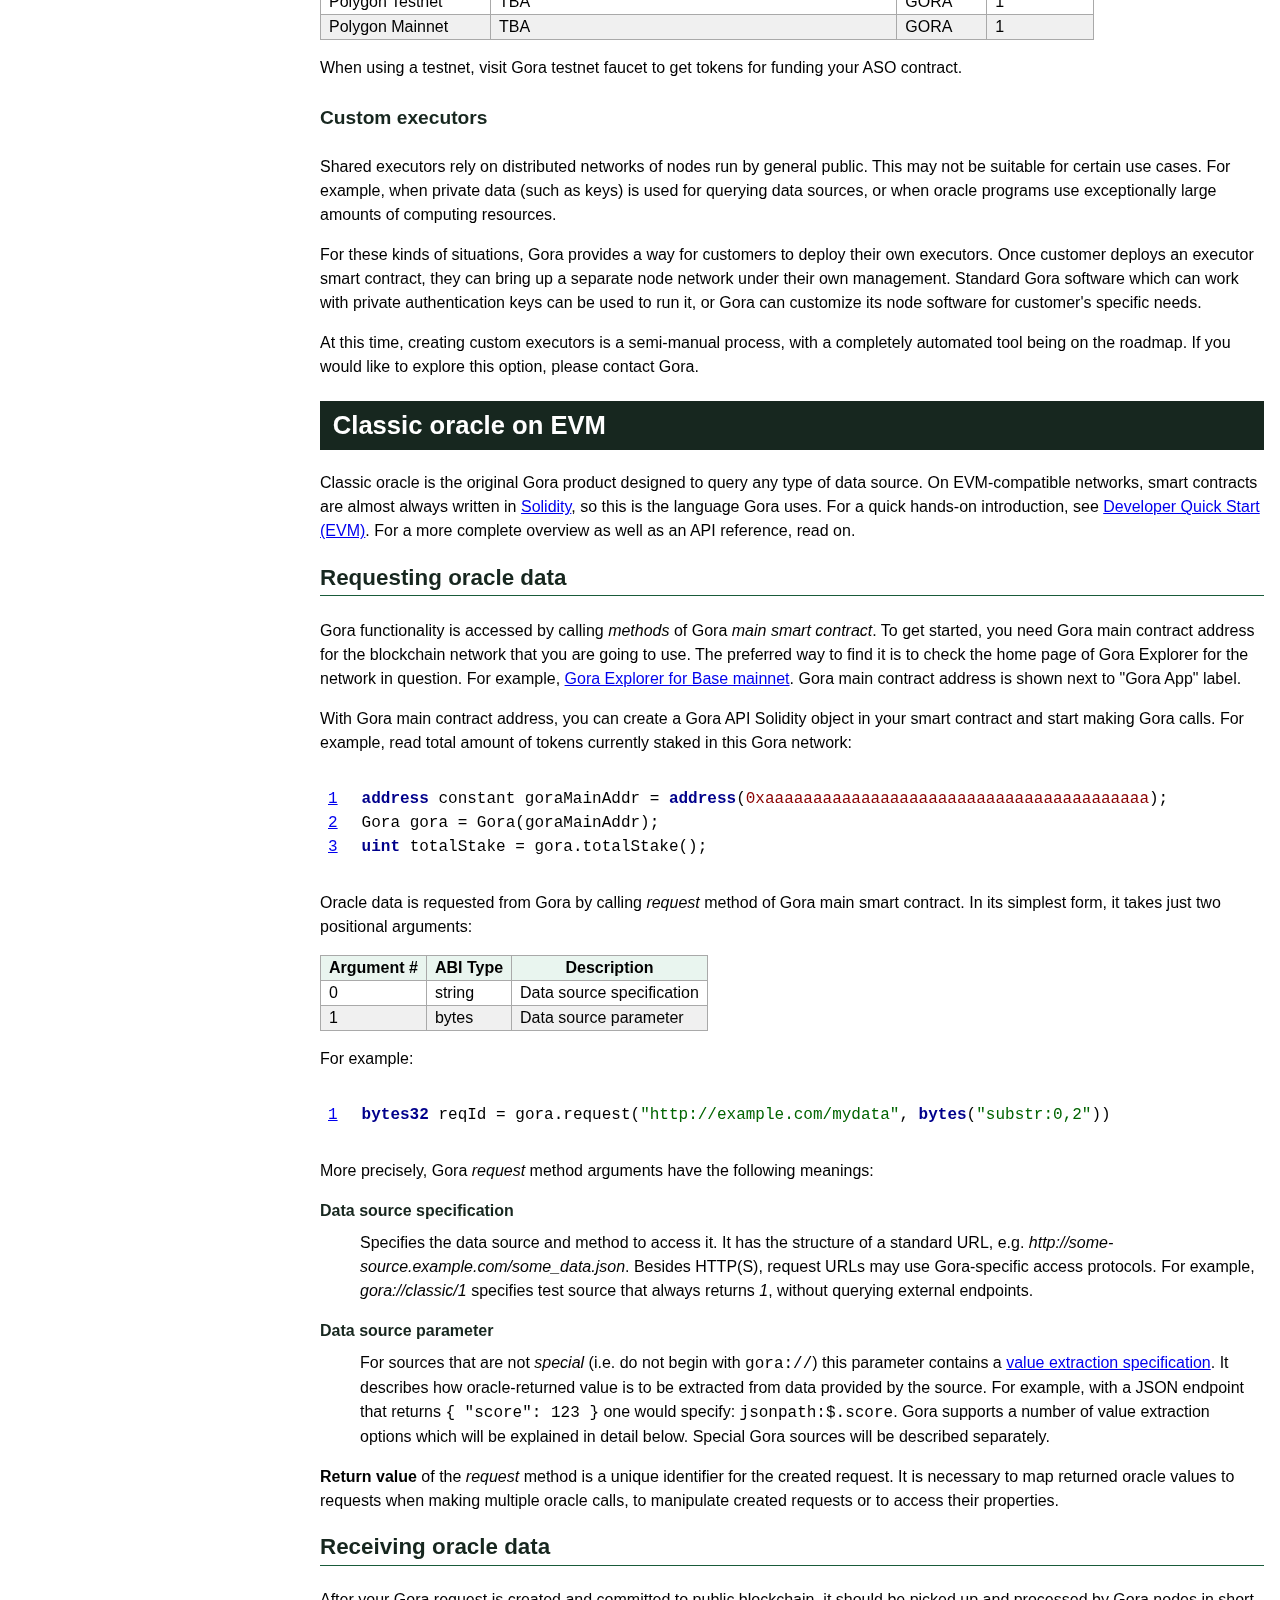
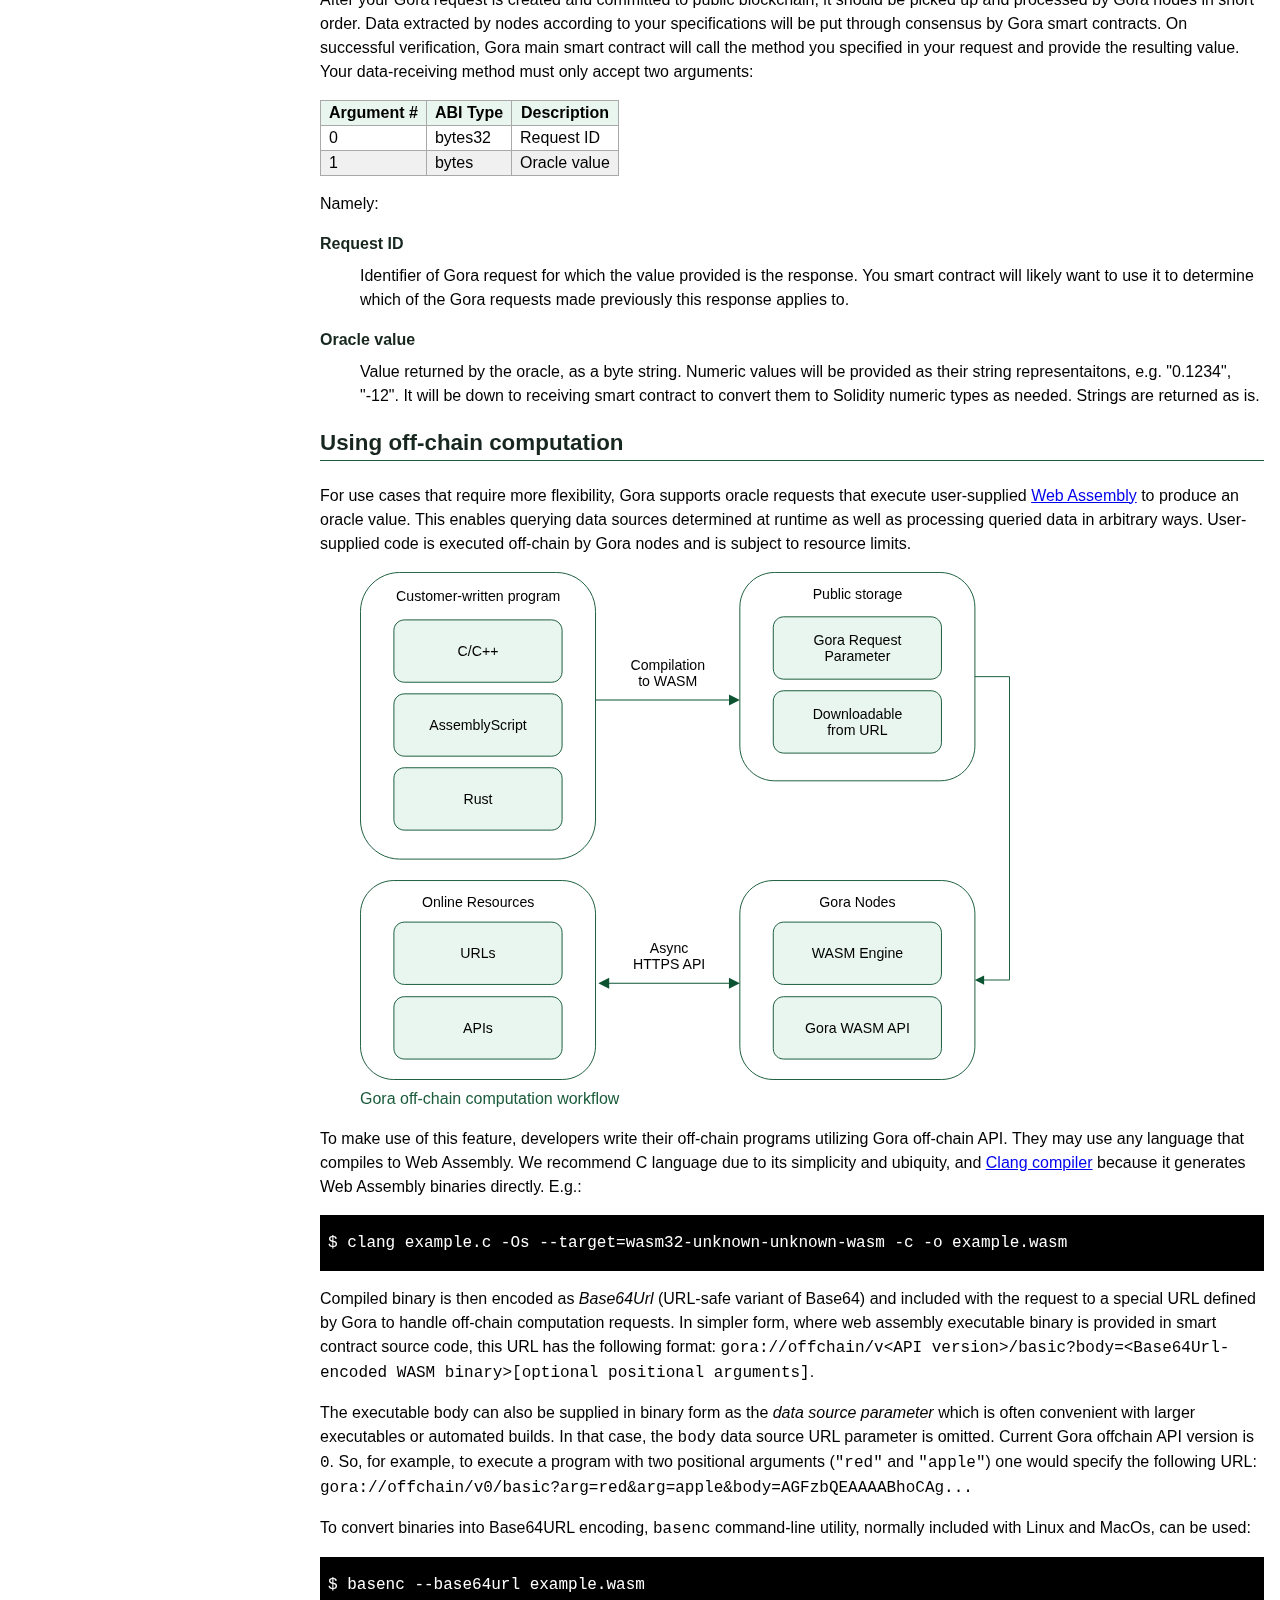
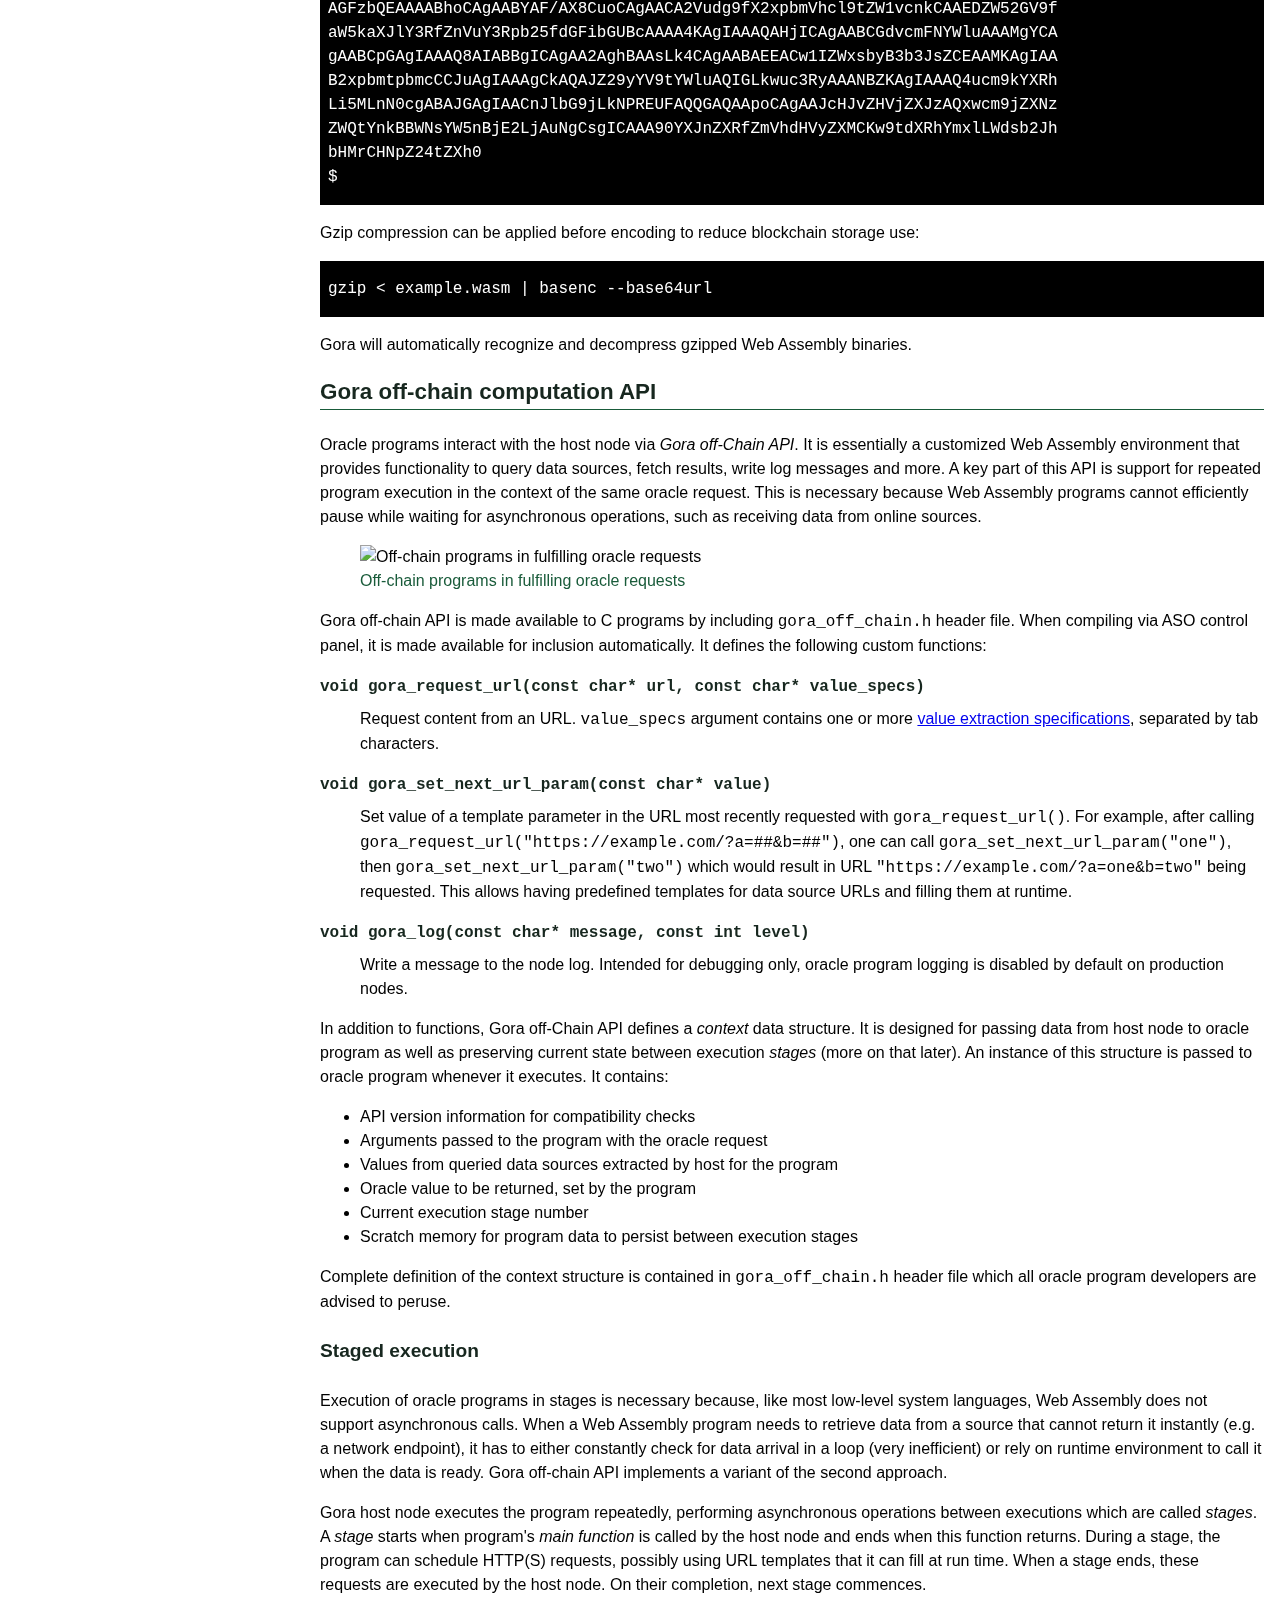
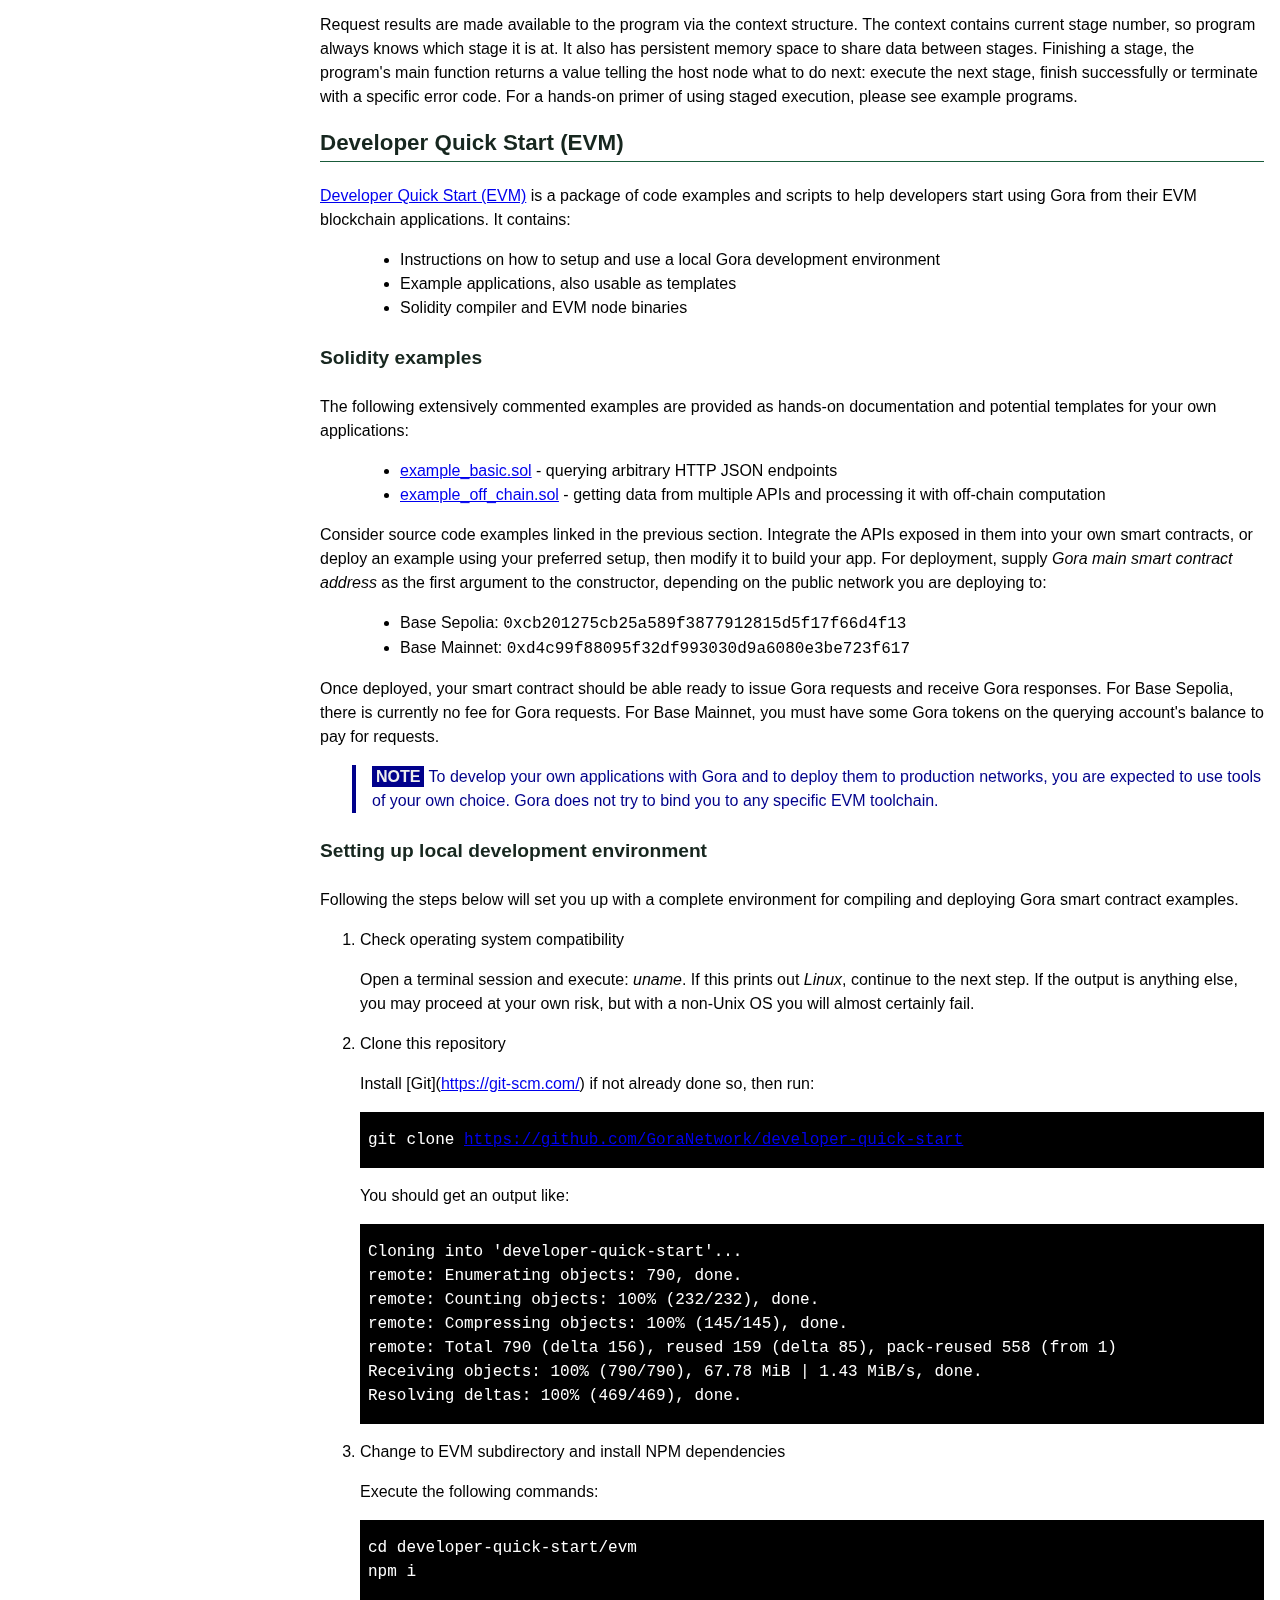
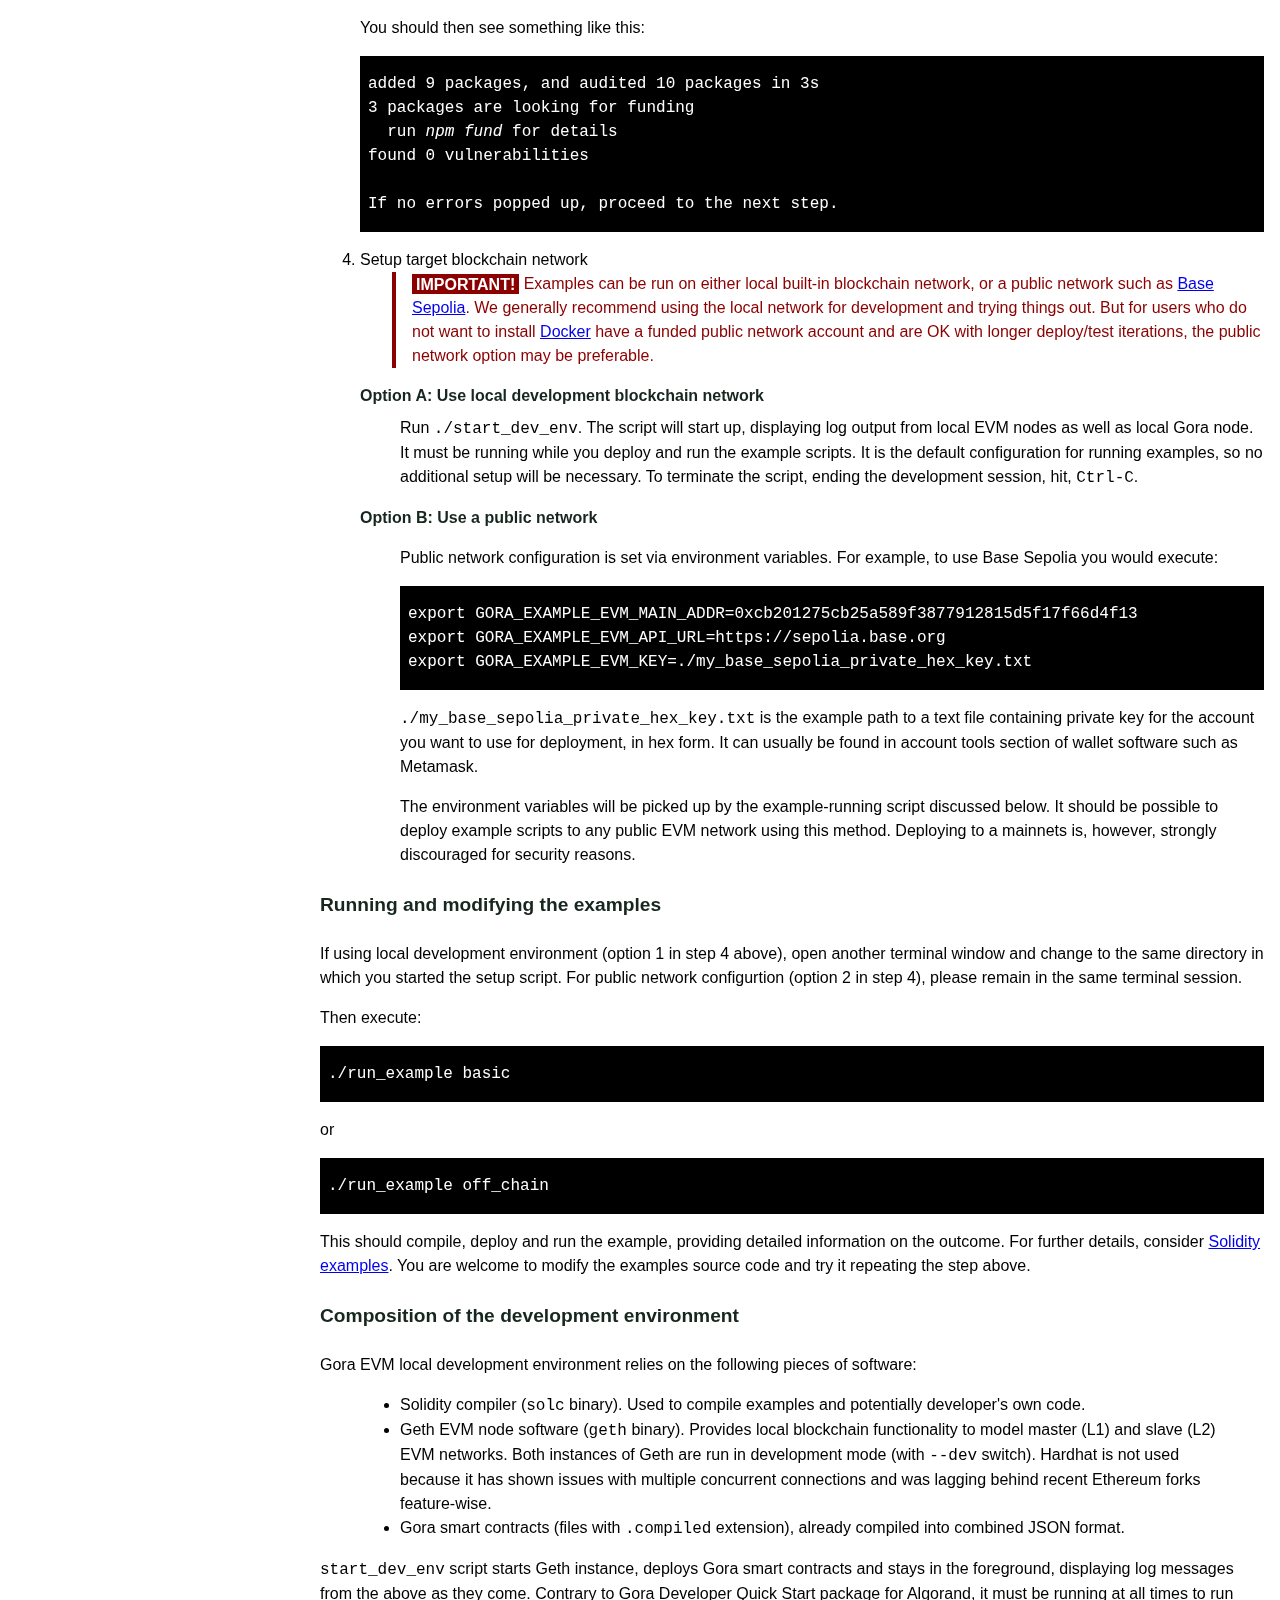
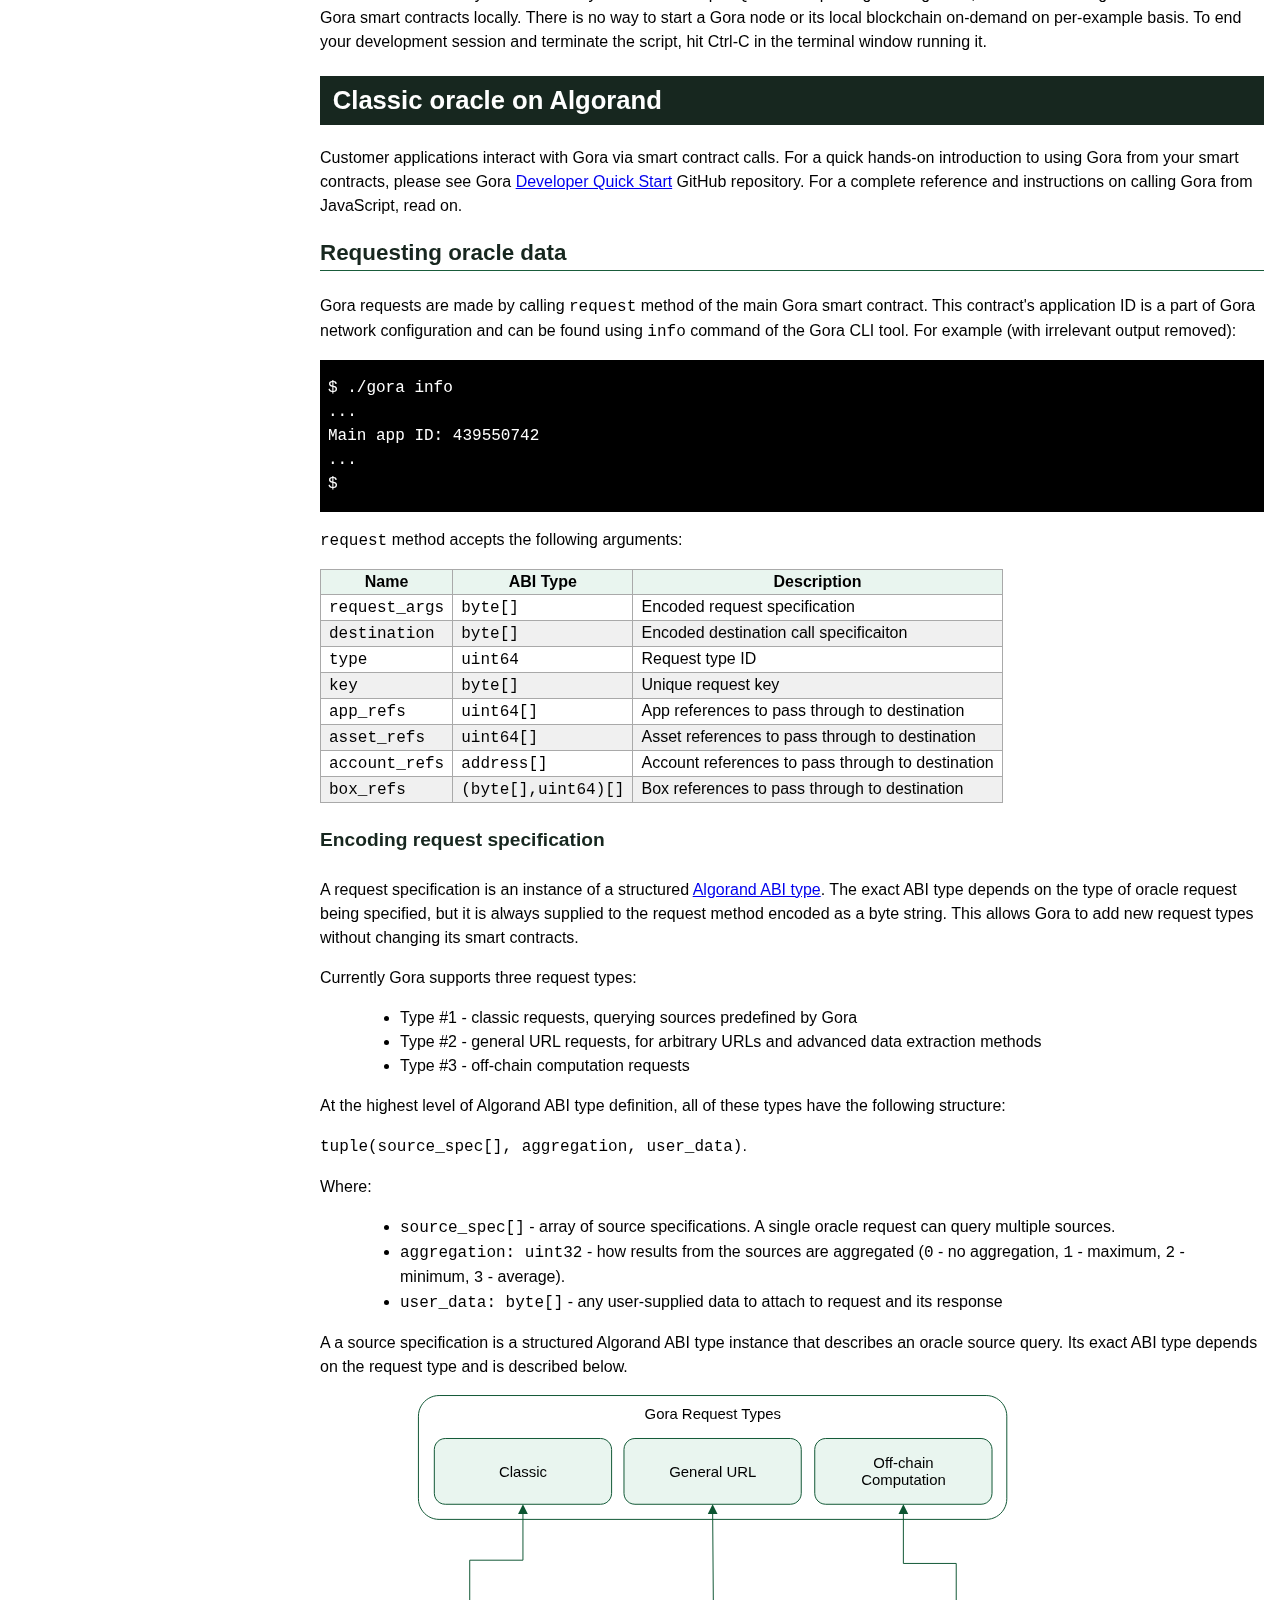
==== commit a311e92e: "Update documentation to remove off-chain API material duplication." ====
--- a/docs/index.html
+++ b/docs/index.html
@@ -22,12 +22,12 @@
     p { margin: 1em 0; }
 }
 h1 { display: none; }
-h3, h4, h5, dt { color: #195b3a; }
-h2 { padding: 0.5em; color: white; background: #17271f; }
-h2 { font-size: 160%; }
-h3 { font-size: 140%; color: #17271f; }
-h4 { font-size: 120%; padding: 0.25em; color: #17271f; background: #e9f5ef; }
+h2 { font-size: 160%; padding: 0.5em; color: white; background: #17271f; }
+h3 { font-size: 140%; color: #17271f; padding-bottom: 0.25em;
+     border-bottom: 1px #195b3a solid; }
+h4 { font-size: 120%; color: #17271f; }
 h5 { font-size: 110%; margin: 0.5em 0; }
+dt { color: #17271f; }
 figcaption { color: #195b3a; }
 dt { font-weight: bold; margin-top: 1em; margin-bottom: 0.5em; }
 ol li { margin-top: 0.5em; }
@@ -78,7 +78,7 @@
                         <li><a href="#requesting-oracle-data">Requesting oracle data</a></li>
                         <li><a href="#receiving-oracle-data">Receiving oracle data</a></li>
                         <li><a href="#using-off-chain-computation">Using off-chain computation</a></li>
-                        <li><a href="#gora-off-chain-computation-api">Gora off-chain computation API</a></li>
+                        <li><a href="#gora-off-chain-computation-api-1">Gora off-chain computation API</a></li>
                         <li><a href="#developer-quick-start-evm-1">Developer Quick Start (EVM)</a></li>
                     </ul>
                 </li>
@@ -180,6 +180,7 @@
                 <h3>ASO architecture and workflow</h3>
                 <figure align="left">
                     <img width="800" alt="Gora ASO architecture and workflow diagram" src="aso_arch.svg" />
+                    <figcaption>Gora ASO architecture and workflow diagram</figcaption>
                 </figure>
                 <p>Gora's app-specific oracles rely on two key mechanisms: an ASO smart contract and an <em>executor</em> oracle. ASO smart contract contains oracle program and custom configuration required by customer for their specific use case. An executor oracle is a generic and complete oracle engine that implements fundamental oracle functionality using a distributed node network and consensus verification. They work together to serve web3 application requests as follows:</p>
                 <ol type="1">
@@ -195,6 +196,7 @@
                 <p>Gora application-specific oracles are normally created and updated using Gora's web-based <em>ASO control panel</em>. It provides a user-friendly way to handle all aspects of ASO's, including compiling oracle programs and testing them.</p>
                 <figure align="left">
                     <img width="850" alt="Gora web-based control panel in ASO architecture" src="aso_managing.svg" />
+                    <figcaption>Gora web-based control panel in ASO architecture</figcaption>
                 </figure>
                 <p>To start using Gora ASO control panel, go to <a href="https://aso.gora.io/">https://aso.gora.io/</a> and connect your Web3 wallet by clicking "Connect Wallet". If you already created ASO's using the account selected in your wallet, you will be able to choose one from the drop-down list. You will also see a "Create new" button clicking which will make a new ASO for you.</p>
                 <aside class="warning"><strong>WARNING</strong> Creating or updating ASO's on a public mainnet generates blockchain transactions that cost real money. For trying things out free of charge, we suggest using a public testnet, such as Base Sepolia. Before doing that, ensure your wallet account has some testnet ETH which you can get via a public web faucet for the chosen network.</aside>
@@ -220,7 +222,7 @@
             </section>
             <section id="oracle-programs">
                 <h3>Oracle programs</h3>
-                <p>An ASO oracle program is a compact piece of software that queries online data sources and produces an oracle value. Any ASO must have an oracle program to function, and usually it is written specifically for this ASO. While Gora ASO programs can be written in any language that compiles to Web Assembly, the ASO control panel and documentation examples use C language. It is simple, ubiquitous and can create very compact executables suitable for storage on the blockchain.</p>
+                <p>An ASO oracle program is a compact piece of software that queries online data sources and produces an oracle value. Any ASO must have an oracle program to function, and usually it is written specifically for this ASO. While Gora ASO programs can be written in any language that compiles to Web Assembly, the ASO control panel and documentation examples use C language. It is simple, ubiquitous and can create very compact executables suitable for storage on the blockchain. To learn about oracle program API and control flow, please see <a href="#off-chain-api">Gora off-chain computation API</a>.</p>
                 <section id="entering-and-compiling">
                     <h4>Entering and compiling</h4>
                     <p>No software installation is required to work with oracle programs. They can be written, compiled, tested and deployed inside ASO web control panel. To get started, click "Insert example" button in the control panel for a newly created ASO. The field (which must be empty) will be filled with a basic C program that returns string <code>"Hello Gora!"</code> as the oracle value. Clicking "Compile" button will compile this program and populate the compiled binary field.</p>
@@ -229,39 +231,6 @@
                     <h4>Testing</h4>
                     <p>ASO contol panel allows to test oracle programs before they are deployed to the blockchain. Pressing "Test locally" button will trigger compilation (when source code is present) and execution of the current oracle program. Click it to run the test and check out the result placed in the "Log messages" box. For programs that take arguments, they can be provided "Program arguments (JSON)" field as a JSON-formatted array. In a production environment, these arguments would come from <code>args</code> parameter of the <code>request()</code> method call to ASO smart contract.</p>
                 </section>
-                <section id="api">
-                    <h4>API</h4>
-                    <p>Oracle programs interact with the host node via <em>Gora off-Chain API</em>. It is essentially a customized Web Assembly environment that provides functionality to query data sources, fetch results, write log messages and more. A key part of this API is support for repeated program execution in the context of the same oracle request. This is necessary because Web Assembly programs cannot efficiently pause while waiting for asynchronous operations, such as receiving data from online sources.</p>
-                    <figure align="left">
-                        <img width="900" alt="Oracle programs in fulfilling ASO requests" src="aso_api.svg" />
-                    </figure>
-                    <p>Gora off-chain API is made available to C programs by including <code>gora_off_chain.h</code> header file. When compiling via ASO control panel, it is made available for inclusion automatically. It defines the following custom functions:</p>
-                    <dl>
-                        <dt><code>void gora_request_url(const char* url, const char* value_specs)</code></dt>
-                        <dd>Request content from an URL. <code>value_specs</code> argument contains one or more <a href="#value-extraction">value extraction specifications</a>, separated by tab characters.</dd>
-                        <dt><code>void gora_set_next_url_param(const char* value)</code></dt>
-                        <dd>Set value of a template parameter in the URL most recently requested with <code>gora_request_url()</code>. For example, after calling <code>gora_request_url("https://example.com/?a=##&amp;b=##")</code>, one can call <code>gora_set_next_url_param("one")</code>, then <code>gora_set_next_url_param("two")</code> which would result in URL <code>"https://example.com/?a=one&amp;b=two"</code> being requested. This allows having predefined templates for data source URLs and filling them at runtime.</dd>
-                        <dt><code>void gora_log(const char* message, const int level)</code></dt>
-                        <dd>Write a message to the node log. Intended for debugging only, oracle program logging is disabled by default on production nodes.</dd>
-                    </dl>
-                    <p>In addition to functions, Gora off-Chain API defines a <em>context</em> data structure. It is designed for passing data from host node to oracle program as well as preserving current state between execution <em>stages</em> (more on that later). An instance of this structure is passed to oracle program whenever it executes. It contains:</p>
-                    <ul>
-                        <li>API version information for compatibility checks</li>
-                        <li>Arguments passed to the program with the oracle request</li>
-                        <li>Values from queried data sources extracted by host for the program</li>
-                        <li>Oracle value to be returned, set by the program</li>
-                        <li>Current execution stage number</li>
-                        <li>Scratch memory for program data to persist between execution stages</li>
-                    </ul>
-                    <p>Complete definition of the context structure is contained in <code>gora_off_chain.h</code> header file which all oracle program developers are advised to peruse.</p>
-                    <section id="staged-execution">
-                        <h5>Staged execution</h5>
-                        <p>Execution of oracle programs in stages is necessary because, like most low-level system languages, Web Assembly does not support asynchronous calls. When a Web Assembly program needs to retrieve data from a source that cannot return it instantly (e.g. a network endpoint), it has to either constantly check for data arrival in a loop (very inefficient) or rely on runtime environment to call it when the data is ready. Gora off-chain API implements a variant of the second approach.</p>
-                        <p>Gora host node executes the program repeatedly, performing asynchronous operations between executions which are called <em>stages</em>. A <em>stage</em> starts when program's <em>main function</em> is called by the host node and ends when this function returns. During a stage, the program can schedule HTTP(S) requests, possibly using URL templates that it can fill at run time. When a stage ends, these requests are executed by the host node. On their completion, next stage commences.</p>
-                        <p>Request results are made available to the program via the context structure. The context contains current stage number, so program always knows which stage it is at. It also has persistent memory space to share data between stages. Finishing a stage, the program's main function returns a value telling the host node what to do next: execute the next stage, finish successfully or terminate with a specific error code. For a hands-on primer of using staged execution, please see example programs.</p>
-                    </section>
-                </section>
-                <p></p>
             </section>
             <section id="using-aso-s">
                 <h3>Using ASO's</h3>
@@ -538,24 +507,23 @@
                 <p>Namely:</p>
                 <dl>
                     <dt>Request ID</dt>
-                    <dd>identifier of Gora request for which the value provided is the response. You smart contract will likely want to use it to determine which of the Gora requests made previously this response applies to.</dd>
+                    <dd>Identifier of Gora request for which the value provided is the response. You smart contract will likely want to use it to determine which of the Gora requests made previously this response applies to.</dd>
                     <dt>Oracle value</dt>
-                    <dd>value returned by the oracle, as a byte string. Numeric values will be provided as their string representaitons, e.g. "0.1234", "-12". It will be down to receiving smart contract to convert them to Solidity numeric types if they need. Strings are returned as is.</dd>
+                    <dd>Value returned by the oracle, as a byte string. Numeric values will be provided as their string representaitons, e.g. "0.1234", "-12". It will be down to receiving smart contract to convert them to Solidity numeric types as needed. Strings are returned as is.</dd>
                 </dl>
             </section>
             <section id="using-off-chain-computation">
                 <h3>Using off-chain computation</h3>
+                <p>For use cases that require more flexibility, Gora supports oracle requests that execute user-supplied <a href="https://webassembly.org/">Web Assembly</a> to produce an oracle value. This enables querying data sources determined at runtime as well as processing queried data in arbitrary ways. User-supplied code is executed off-chain by Gora nodes and is subject to resource limits.</p>
                 <figure align="left">
                     <img width="650" alt="Gora off-chain computation workflow diagram" src="off_chain.svg" />
                     <figcaption>Gora off-chain computation workflow</figcaption>
                 </figure>
-                <p>For use cases that require more flexibility, Gora supports oracle requests that execute user-supplied <a href="https://webassembly.org/">Web Assembly</a> to produce an oracle value. This enables querying of data sources determined at runtime and processing their outputs in arbitrary ways. The user-supplied code is executed off-chain by Gora nodes and is subject to resource limits.</p>
-                <p>To make use of this feature, developers write their off-chain programs utilizing Gora off-chain API. Any language that compiles to Web Assembly may be used. We recommend C language due to its simplicity and ubiquity, and <a href="https://clang.llvm.org/">Clang compiler</a> because of it can generate Web Assembly binaries directly. E.g.:</p>
+                <p>To make use of this feature, developers write their off-chain programs utilizing Gora off-chain API. They may use any language that compiles to Web Assembly. We recommend C language due to its simplicity and ubiquity, and <a href="https://clang.llvm.org/">Clang compiler</a> because it generates Web Assembly binaries directly. E.g.:</p>
                 <pre class="terminal">$ clang example.c -Os --target=wasm32-unknown-unknown-wasm -c -o example.wasm</pre>
                 <p>Compiled binary is then encoded as <cite>Base64Url</cite> (URL-safe variant of Base64) and included with the request to a special URL defined by Gora to handle off-chain computation requests. In simpler form, where web assembly executable binary is provided in smart contract source code, this URL has the following format: <code>gora://offchain/v&lt;API version&gt;/basic?body=&lt;Base64Url-encoded WASM binary&gt;[optional positional arguments]</code>.</p>
-                <p>The executable body can also be supplied in binary form as the <em>data source parameter</em>. Which is more convenient for larger executables or automated builds. In that case, the <code>body</code> data source URL parameter is omitted.</p>
-                <p>Current Gora offchain API version is <code>0</code>. So, for example, to execute your program with two positional arguments (<code>"red"</code> and <code>"apple"</code>) you would specify the following URL: <code>gora://offchain/v0/basic?arg=red&amp;arg=apple&amp;body=AGFzbQEAAAABhoCAg...</code></p>
-                <p>To convert binaries into Base64URL encoding, you can use <code>basenc</code> command-line utility, normally included with Linux and MacOs:</p>
+                <p>The executable body can also be supplied in binary form as the <em>data source parameter</em> which is often convenient with larger executables or automated builds. In that case, the <code>body</code> data source URL parameter is omitted. Current Gora offchain API version is <code>0</code>. So, for example, to execute a program with two positional arguments (<code>"red"</code> and <code>"apple"</code>) one would specify the following URL: <code>gora://offchain/v0/basic?arg=red&amp;arg=apple&amp;body=AGFzbQEAAAABhoCAg...</code></p>
+                <p>To convert binaries into Base64URL encoding, <code>basenc</code> command-line utility, normally included with Linux and MacOs, can be used:</p>
                 <pre class="terminal">$ basenc --base64url example.wasm
 AGFzbQEAAAABhoCAgAABYAF/AX8CuoCAgAACA2Vudg9fX2xpbmVhcl9tZW1vcnkCAAEDZW52GV9f
 aW5kaXJlY3RfZnVuY3Rpb25fdGFibGUBcAAAA4KAgIAAAQAHjICAgAABCGdvcmFNYWluAAAMgYCA
@@ -565,15 +533,43 @@
 ZWQtYnkBBWNsYW5nBjE2LjAuNgCsgICAAA90YXJnZXRfZmVhdHVyZXMCKw9tdXRhYmxlLWdsb2Jh
 bHMrCHNpZ24tZXh0
 $</pre>
-                <p>To reduce blockchain storage use, you can apply Gzip compression before encoding:</p>
+                <p>Gzip compression can be applied before encoding to reduce blockchain storage use:</p>
                 <pre class="terminal">gzip &lt; example.wasm | basenc --base64url</pre>
                 <p>Gora will automatically recognize and decompress gzipped Web Assembly binaries.</p>
             </section>
-            <section id="gora-off-chain-computation-api">
+            <a id="off-chain-api"></a>
+            <section id="gora-off-chain-computation-api-1">
                 <h3>Gora off-chain computation API</h3>
-                <p>Web Assembly programs supplied with off-chain computation requests interact with host Gora nodes via a simple API. It provides functions to setup and initiate HTTP(s) requests, or write log messages. It also includes a persistent data structure to share data with the host node or between <em>steps</em> of your program. <em>Steps</em> are essentially repeated executions of the program in course of serving the same off-chain computation request. They are necessary because Web Assembly programs cannot efficiently pause while waiting to receive data from external sources such as network connections.</p>
-                <p>A <em>step</em> starts when the program's <em>main function</em> is called by the executing Gora node and ends when this function returns. During a step, the program can schedule HTTP(S) requests, possibly using URL templates that it can fill at run time. When the step ends, these requests are executed by the Gora node. On their completion, the next step commences and your program can access request results as well as other data provided by the Gora node via current <em>context</em> structure. The <em>context</em> persists for the duration of executing your off-chain computation request. Finishing a step, the program returns a value which tells the Gora node what to do next: execute another step, finish successfully or terminate with a specific error code.</p>
-                <p>For the list of valid return values, see <a href="https://github.com/GoraNetwork/developer-quick-start/blob/main/gora_off_chain.h">gora_off_chain.h</a>. header file. To learn how Gora Off-Chain API is used in practice and its execution model, please consider <a href="https://github.com/GoraNetwork/phoenix-examples/">Gora source code examples</a>.</p>
+                <p>Oracle programs interact with the host node via <em>Gora off-Chain API</em>. It is essentially a customized Web Assembly environment that provides functionality to query data sources, fetch results, write log messages and more. A key part of this API is support for repeated program execution in the context of the same oracle request. This is necessary because Web Assembly programs cannot efficiently pause while waiting for asynchronous operations, such as receiving data from online sources.</p>
+                <figure align="left">
+                    <img width="900" alt="Off-chain programs in fulfilling oracle requests" src="off_chain_api.svg" />
+                    <figcaption>Off-chain programs in fulfilling oracle requests</figcaption>
+                </figure>
+                <p>Gora off-chain API is made available to C programs by including <code>gora_off_chain.h</code> header file. When compiling via ASO control panel, it is made available for inclusion automatically. It defines the following custom functions:</p>
+                <dl>
+                    <dt><code>void gora_request_url(const char* url, const char* value_specs)</code></dt>
+                    <dd>Request content from an URL. <code>value_specs</code> argument contains one or more <a href="#value-extraction">value extraction specifications</a>, separated by tab characters.</dd>
+                    <dt><code>void gora_set_next_url_param(const char* value)</code></dt>
+                    <dd>Set value of a template parameter in the URL most recently requested with <code>gora_request_url()</code>. For example, after calling <code>gora_request_url("https://example.com/?a=##&amp;b=##")</code>, one can call <code>gora_set_next_url_param("one")</code>, then <code>gora_set_next_url_param("two")</code> which would result in URL <code>"https://example.com/?a=one&amp;b=two"</code> being requested. This allows having predefined templates for data source URLs and filling them at runtime.</dd>
+                    <dt><code>void gora_log(const char* message, const int level)</code></dt>
+                    <dd>Write a message to the node log. Intended for debugging only, oracle program logging is disabled by default on production nodes.</dd>
+                </dl>
+                <p>In addition to functions, Gora off-Chain API defines a <em>context</em> data structure. It is designed for passing data from host node to oracle program as well as preserving current state between execution <em>stages</em> (more on that later). An instance of this structure is passed to oracle program whenever it executes. It contains:</p>
+                <ul>
+                    <li>API version information for compatibility checks</li>
+                    <li>Arguments passed to the program with the oracle request</li>
+                    <li>Values from queried data sources extracted by host for the program</li>
+                    <li>Oracle value to be returned, set by the program</li>
+                    <li>Current execution stage number</li>
+                    <li>Scratch memory for program data to persist between execution stages</li>
+                </ul>
+                <p>Complete definition of the context structure is contained in <code>gora_off_chain.h</code> header file which all oracle program developers are advised to peruse.</p>
+                <section id="staged-execution">
+                    <h4>Staged execution</h4>
+                    <p>Execution of oracle programs in stages is necessary because, like most low-level system languages, Web Assembly does not support asynchronous calls. When a Web Assembly program needs to retrieve data from a source that cannot return it instantly (e.g. a network endpoint), it has to either constantly check for data arrival in a loop (very inefficient) or rely on runtime environment to call it when the data is ready. Gora off-chain API implements a variant of the second approach.</p>
+                    <p>Gora host node executes the program repeatedly, performing asynchronous operations between executions which are called <em>stages</em>. A <em>stage</em> starts when program's <em>main function</em> is called by the host node and ends when this function returns. During a stage, the program can schedule HTTP(S) requests, possibly using URL templates that it can fill at run time. When a stage ends, these requests are executed by the host node. On their completion, next stage commences.</p>
+                    <p>Request results are made available to the program via the context structure. The context contains current stage number, so program always knows which stage it is at. It also has persistent memory space to share data between stages. Finishing a stage, the program's main function returns a value telling the host node what to do next: execute the next stage, finish successfully or terminate with a specific error code. For a hands-on primer of using staged execution, please see example programs.</p>
+                </section>
             </section>
             <a id="dqs-evm"></a>
             <section id="developer-quick-start-evm-1">
@@ -595,7 +591,6 @@
                             <li><a href="https://github.com/GoraNetwork/developer-quick-start/blob/main/evm/example_off_chain.sol">example_off_chain.sol</a> - getting data from multiple APIs and processing it with off-chain computation</li>
                         </ul>
                     </blockquote>
-                    <aside class="note"><strong>NOTE</strong> If you are not too experienced with Solidity, or just want to run Gora examples or experiment modifying them, please skip to the next section.</aside>
                     <p>Consider source code examples linked in the previous section. Integrate the APIs exposed in them into your own smart contracts, or deploy an example using your preferred setup, then modify it to build your app. For deployment, supply <em>Gora main smart contract address</em> as the first argument to the constructor, depending on the public network you are deploying to:</p>
                     <blockquote>
                         <ul>
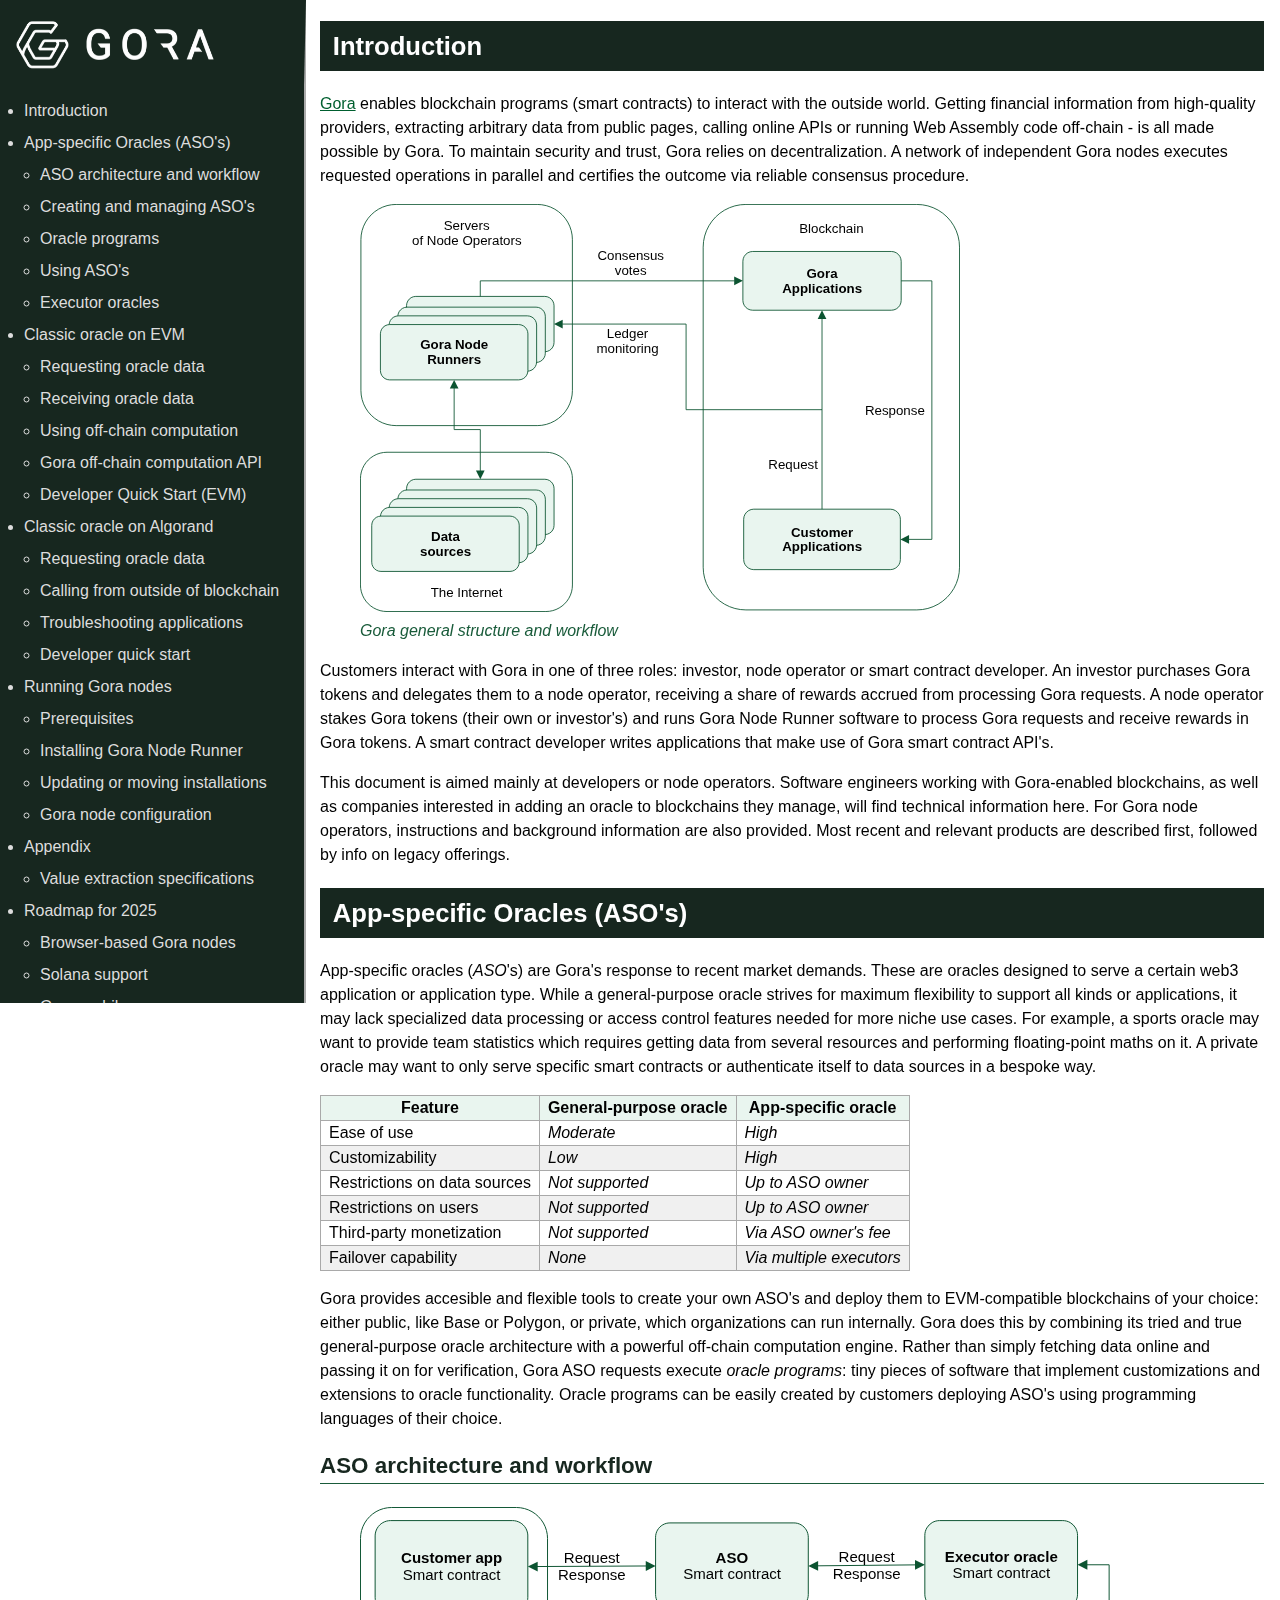
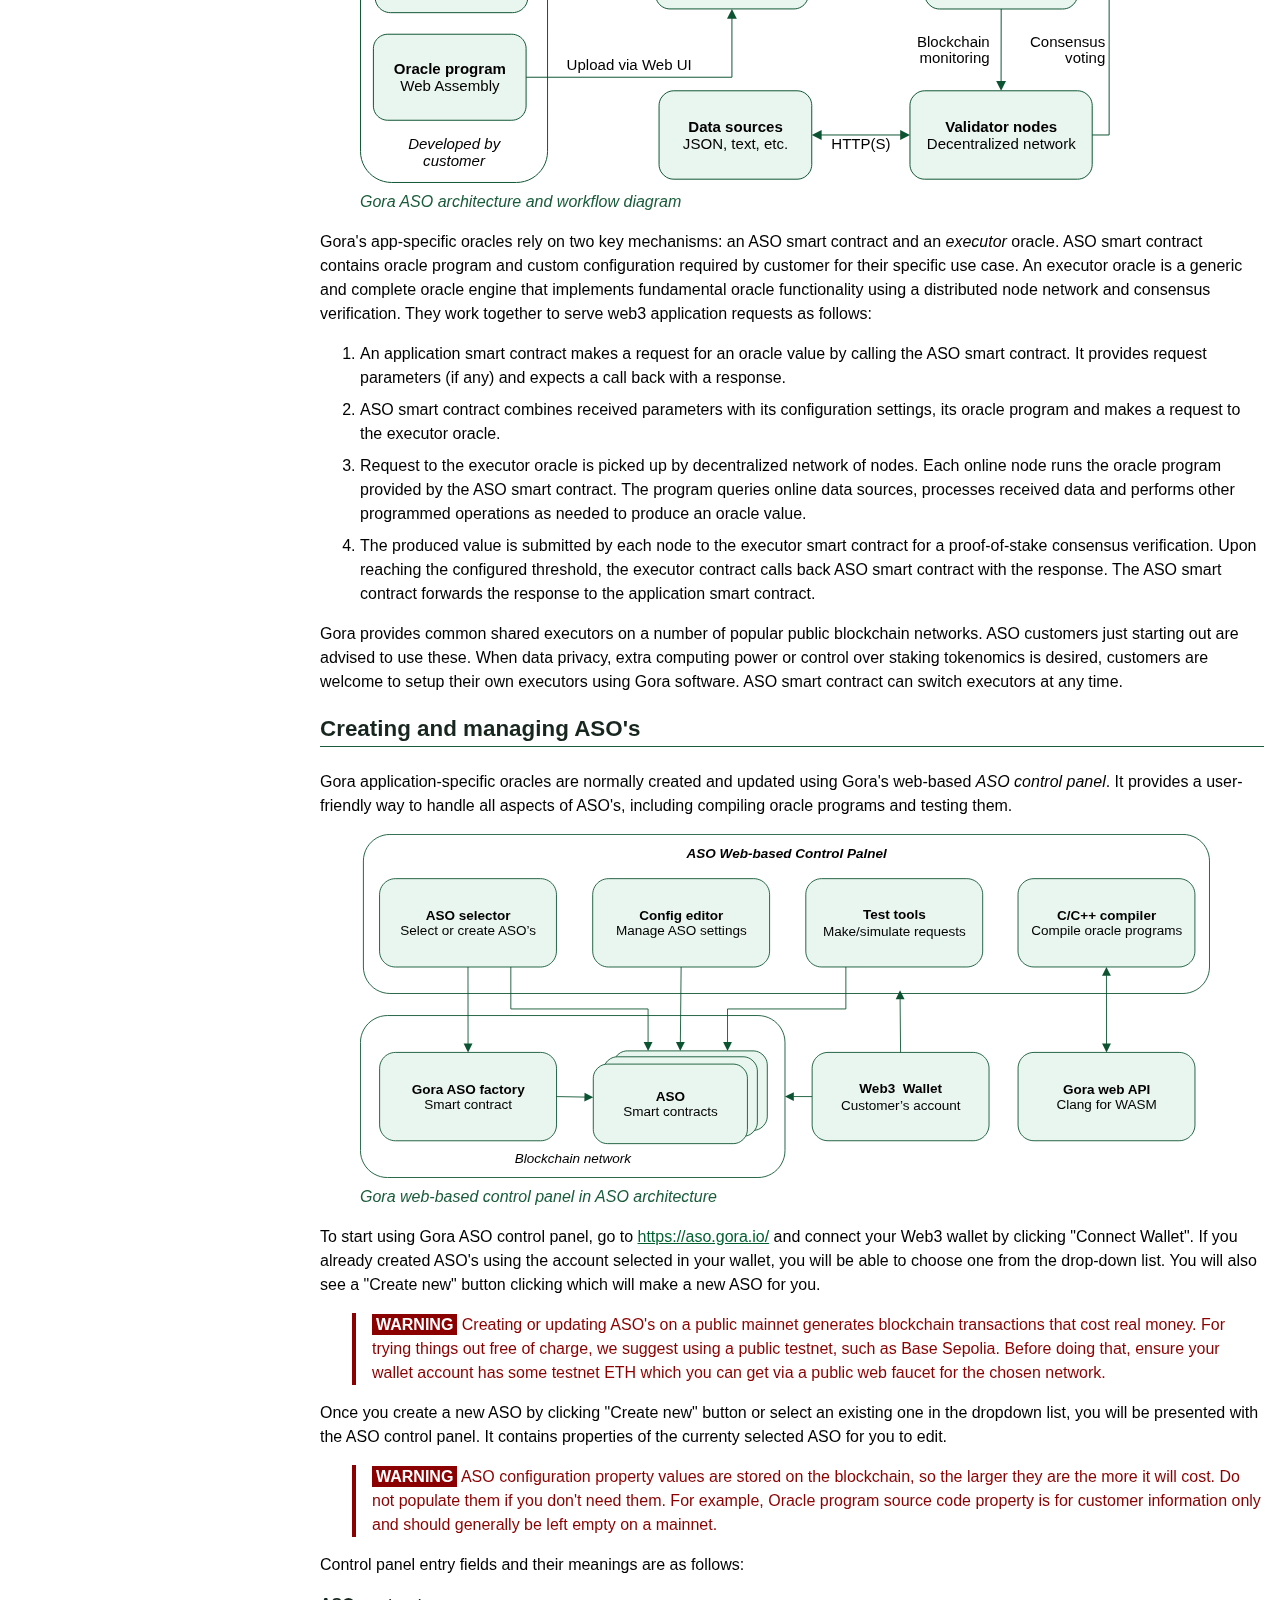
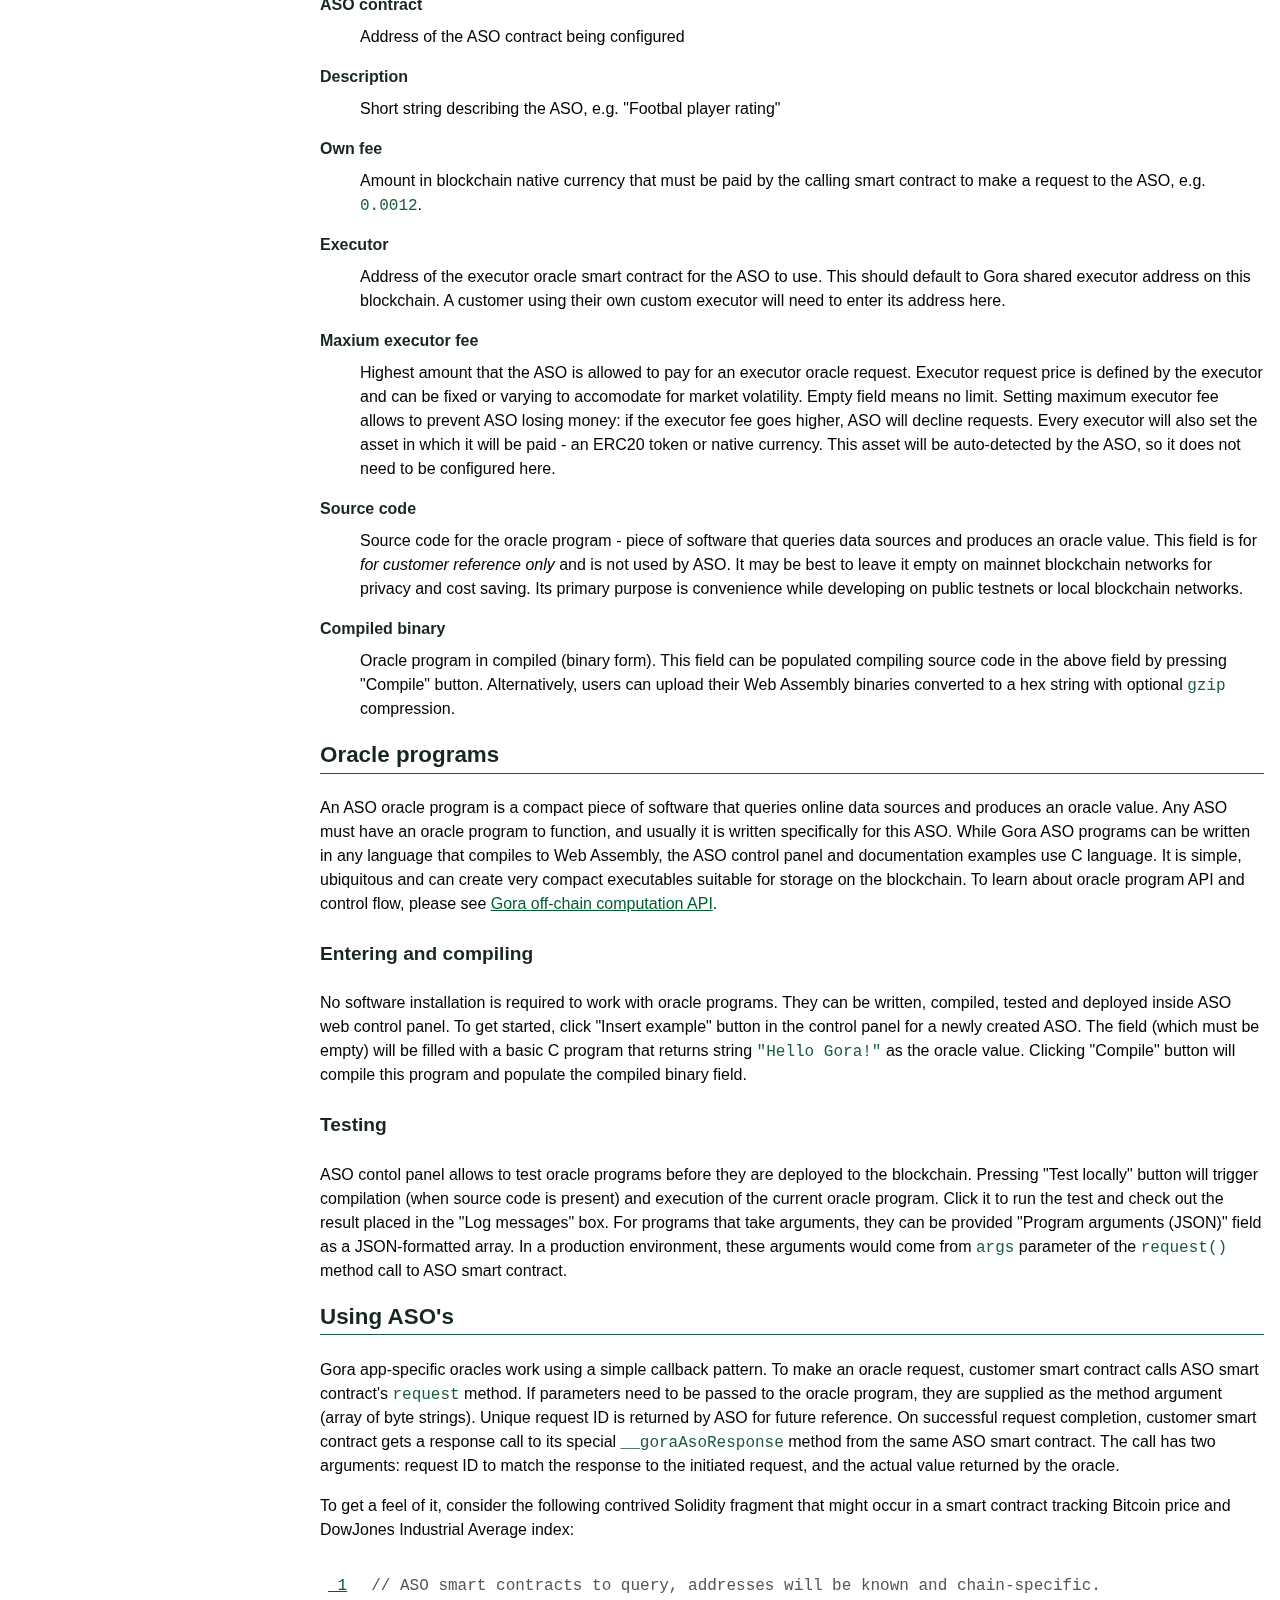
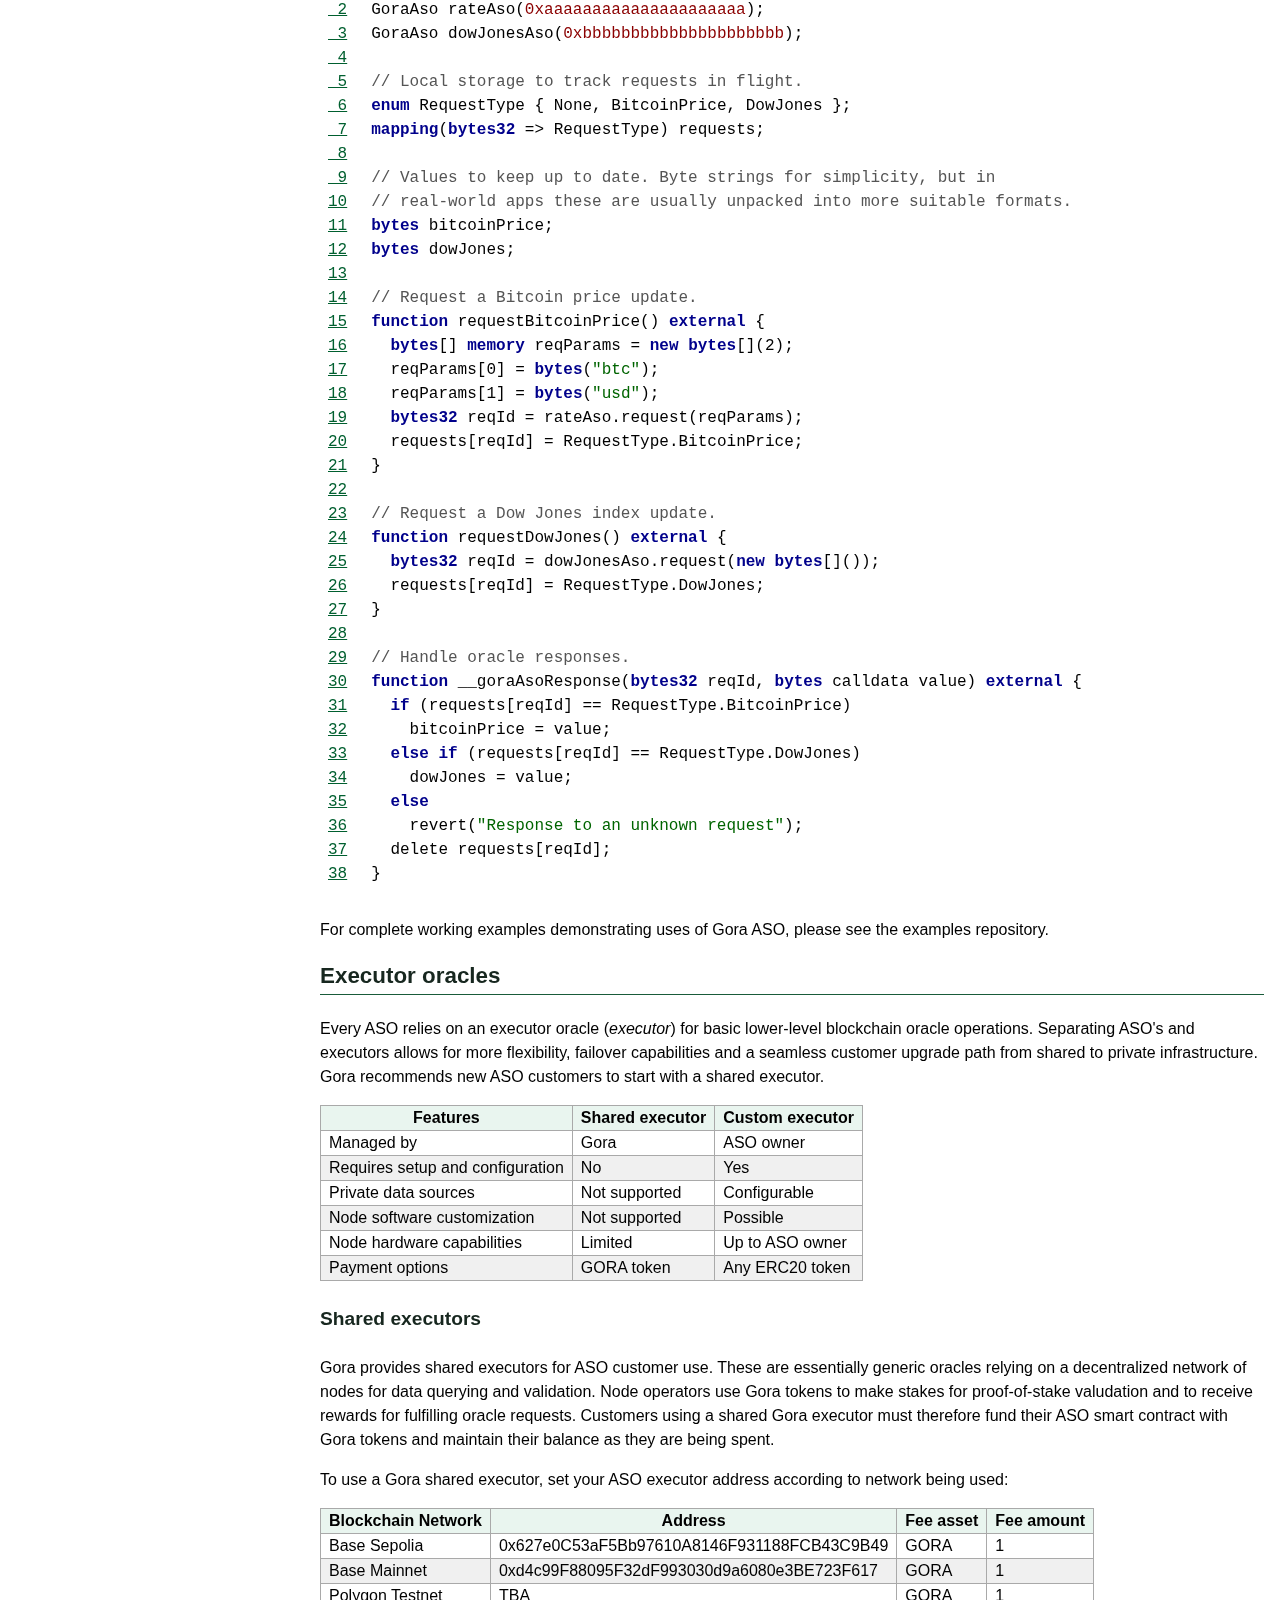
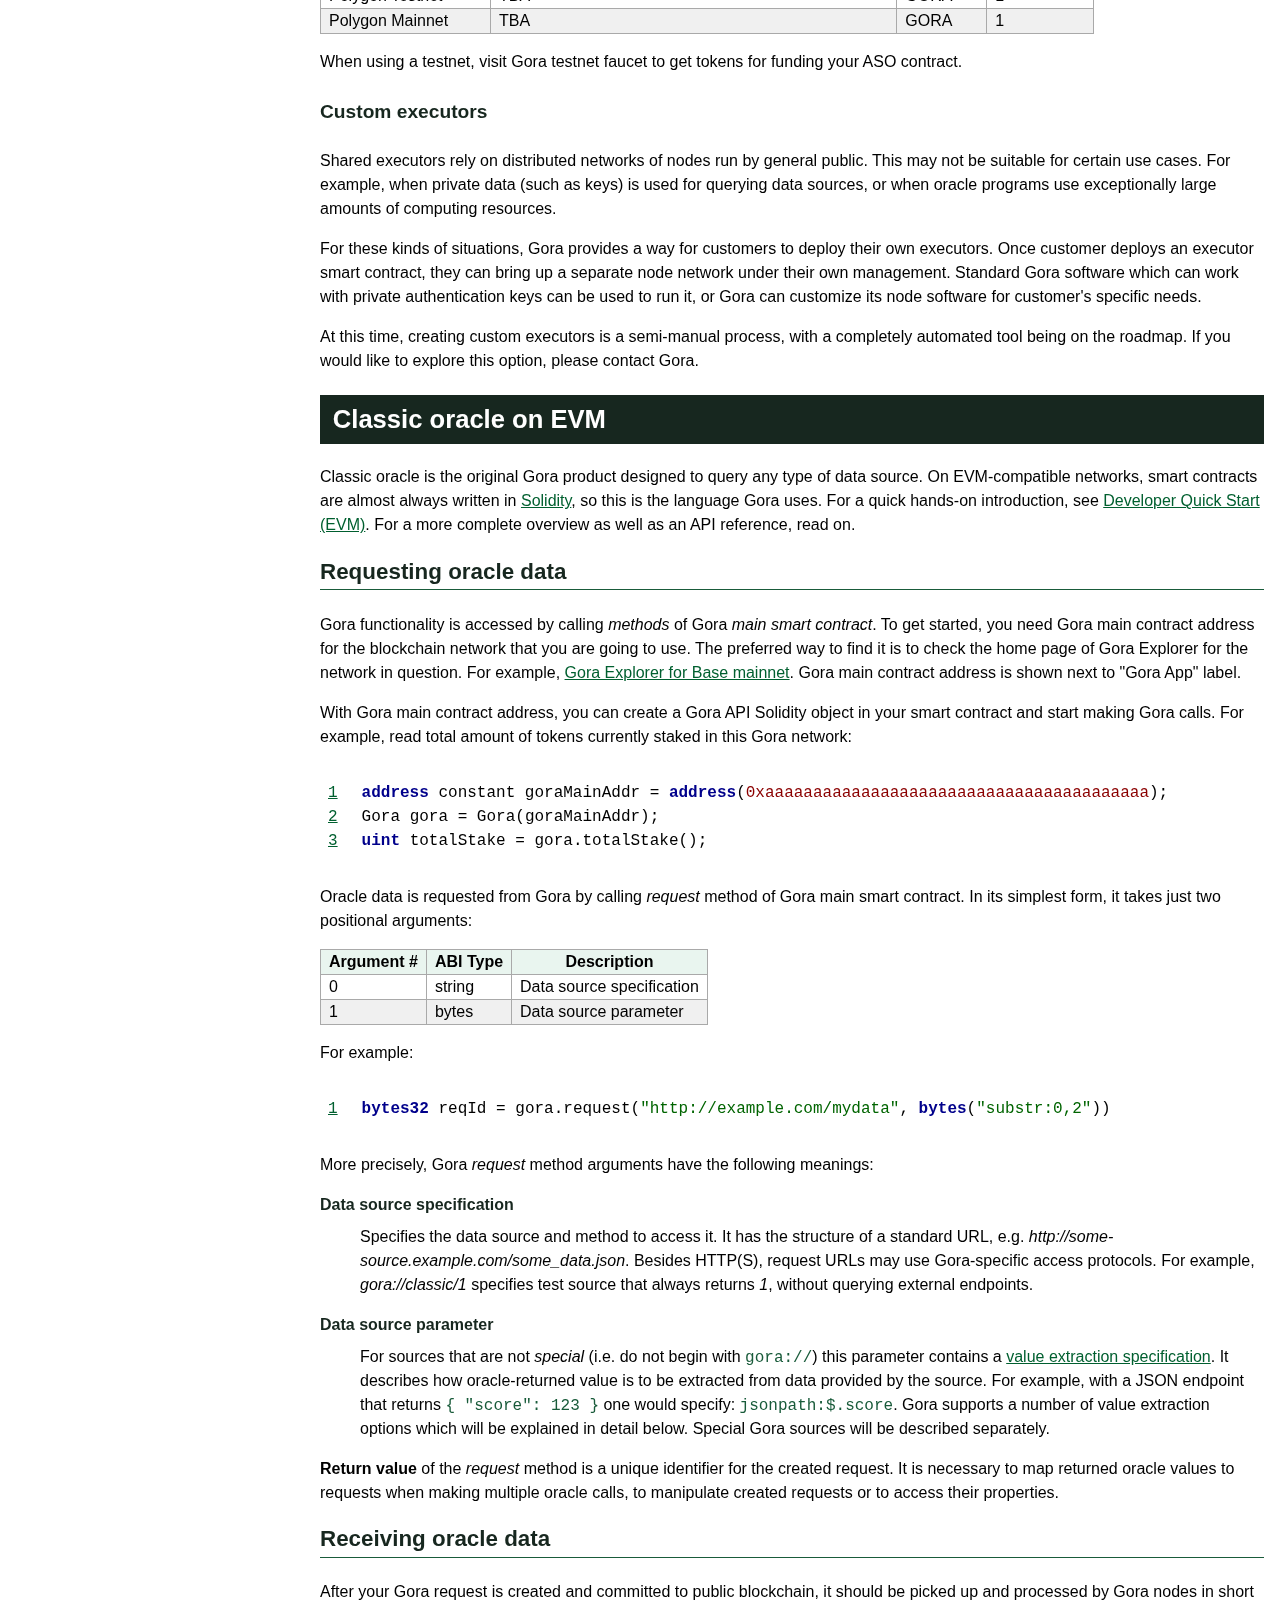
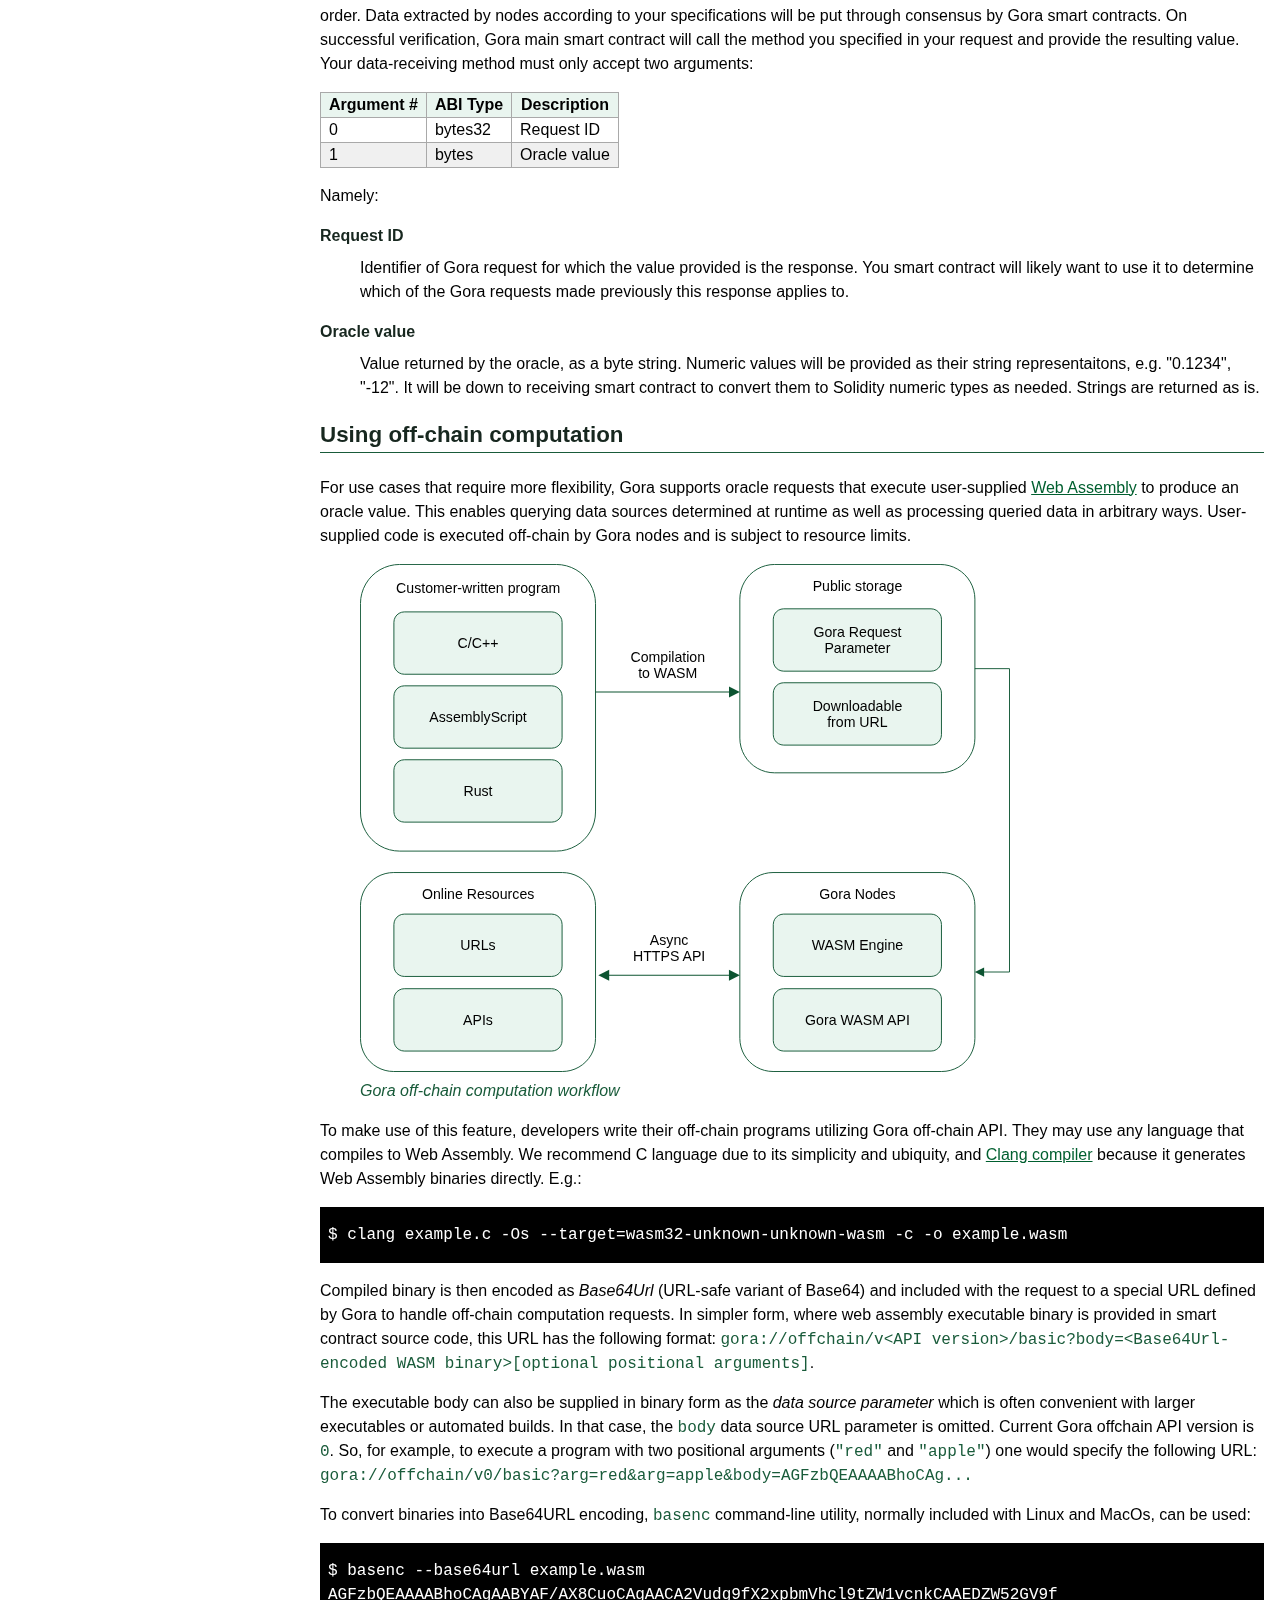
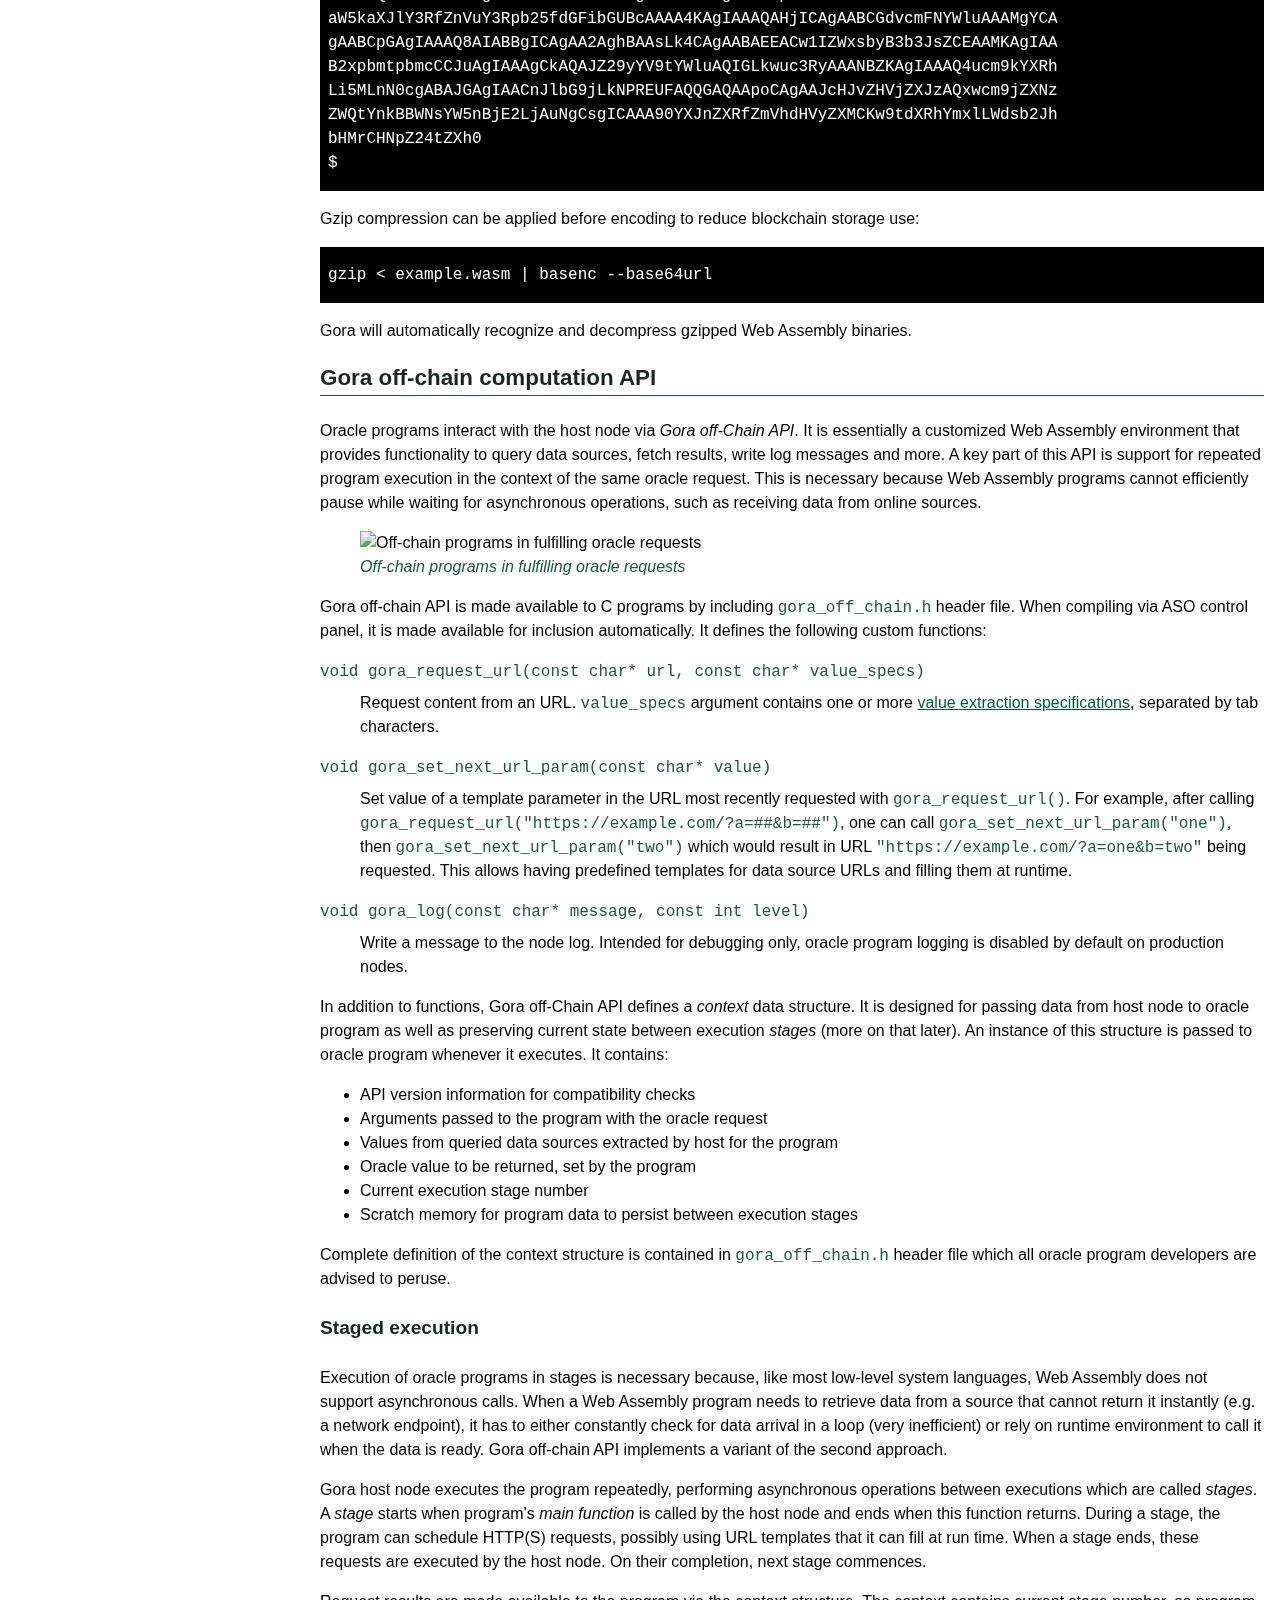
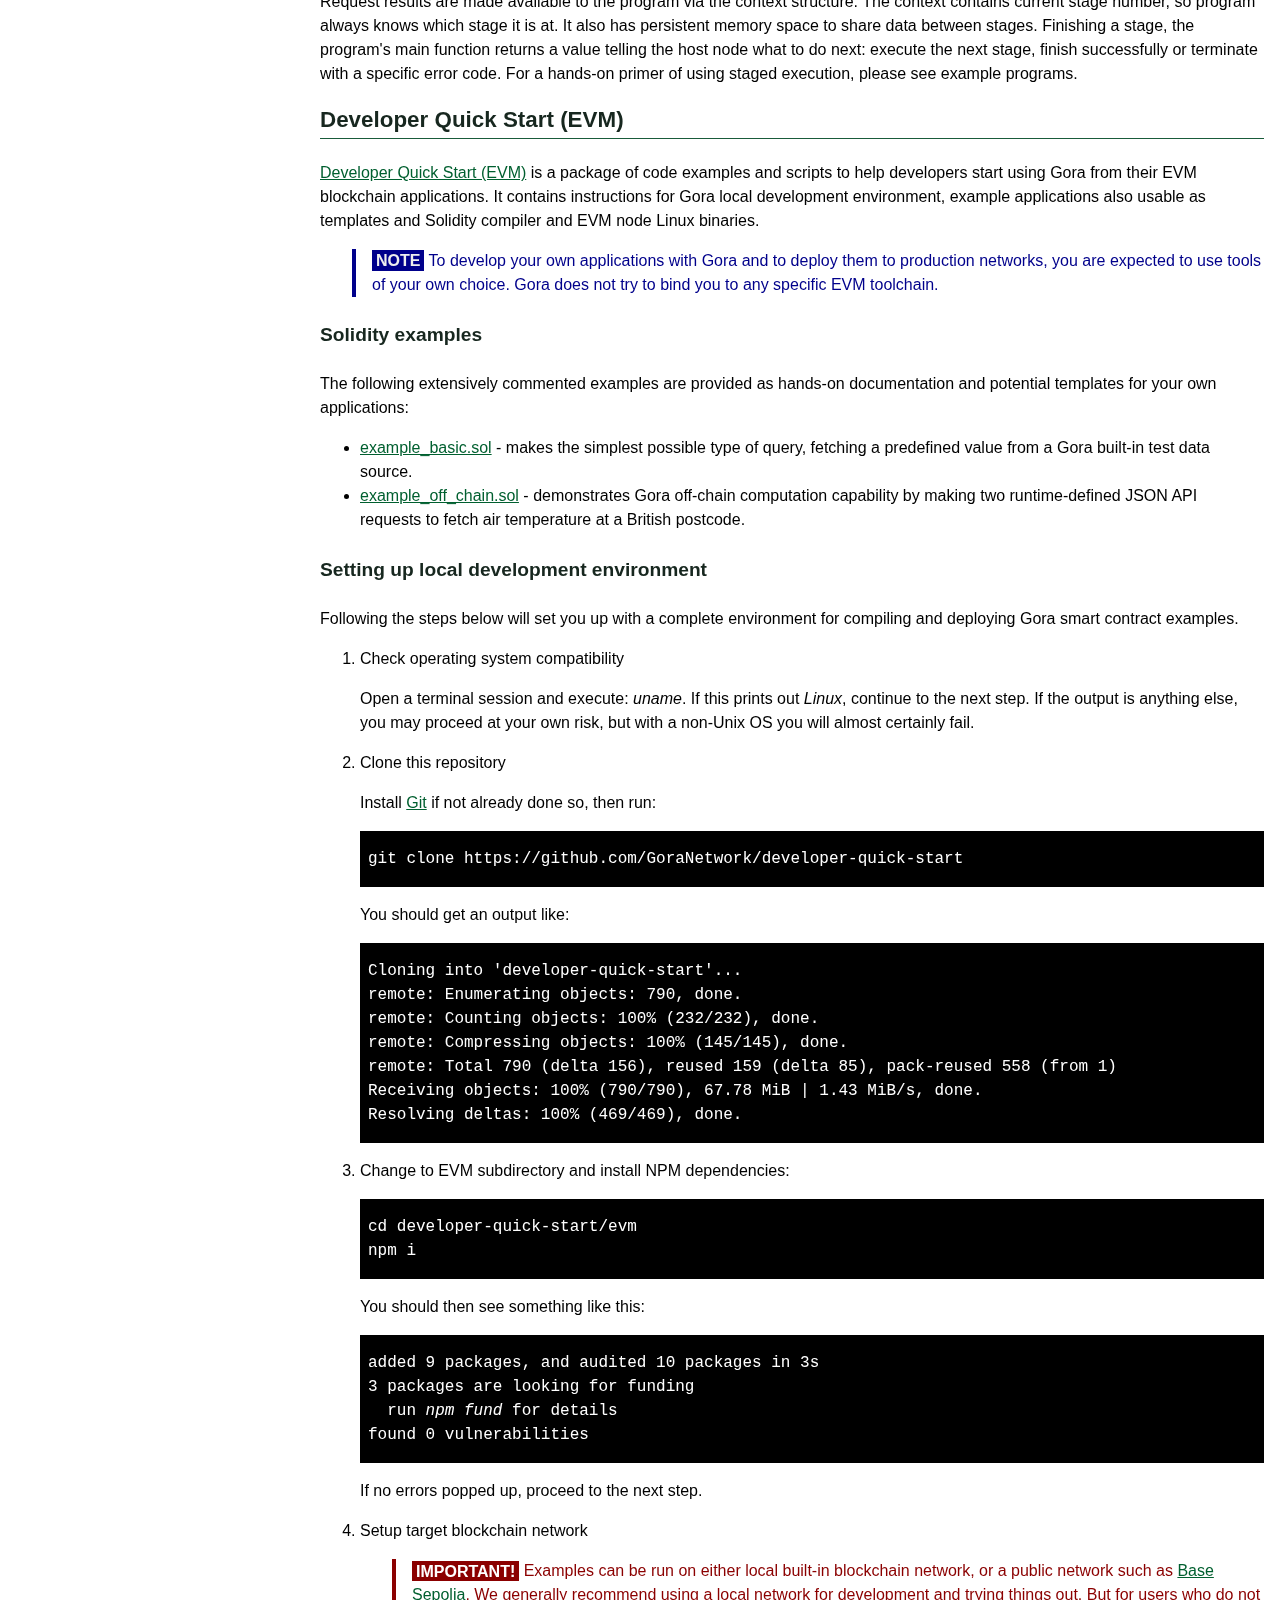
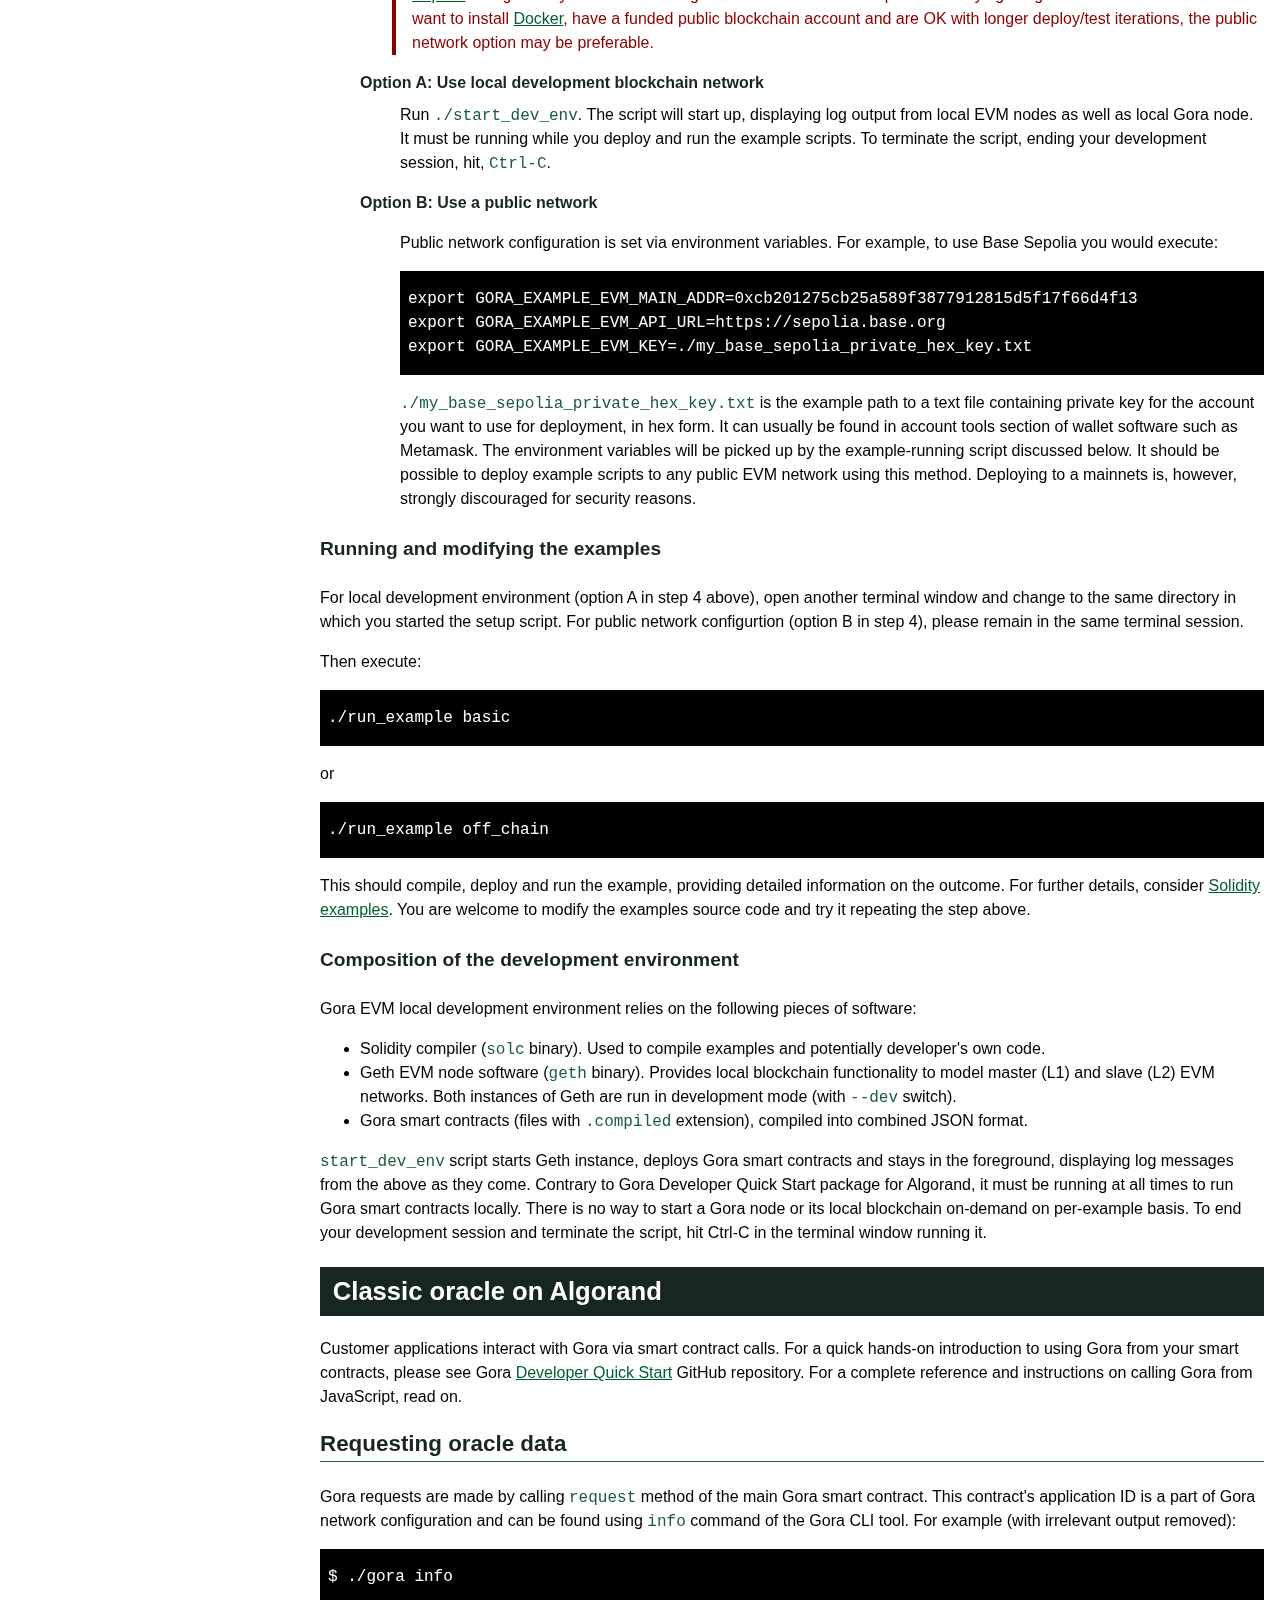
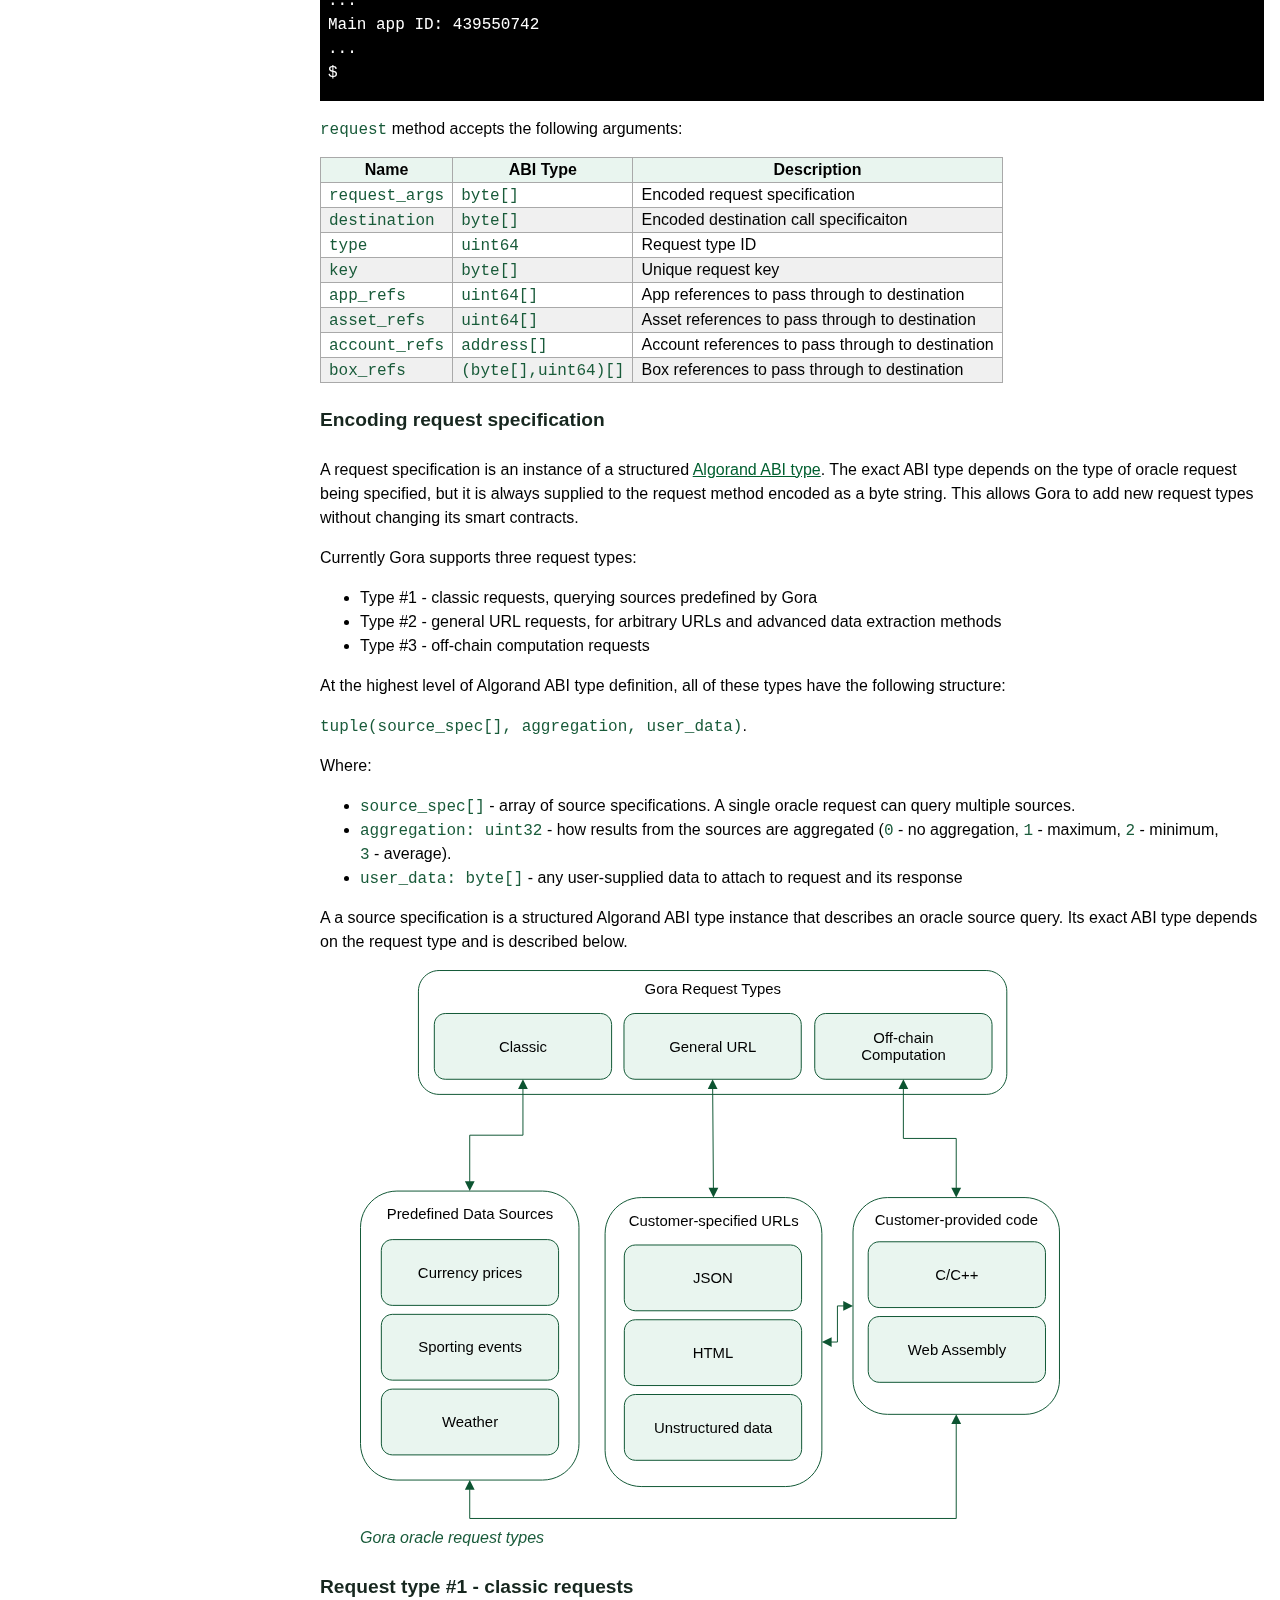
==== commit 61139e9b: "Fix minor content and styling issues in documentation." ====
--- a/docs/index.html
+++ b/docs/index.html
@@ -8,6 +8,8 @@
 #contents { padding: 60px 0.5em 0.5em; color: #dddddd;  background: #17271f; z-index: 1; }
 #contents a { color: #dddddd; text-decoration: none; }
 #contents ul { padding-inline-start: 1em; }
+a { color: #005f2f; }
+a:visited { color: #455f52; }
 p { margin: 2em 0; }
 @media (min-width:1024px) {
     body { font-size: 12pt; margin: 1em 1em 1em 20em; }
@@ -27,20 +29,24 @@
      border-bottom: 1px #195b3a solid; }
 h4 { font-size: 120%; color: #17271f; }
 h5 { font-size: 110%; margin: 0.5em 0; }
+blockquote { margin-left: 0; }
 dt { color: #17271f; }
-figcaption { color: #195b3a; }
+code { font: 12pt Courier, monospace; color: #195b3a; }
+figcaption { font-style: italic; color: #195b3a; }
 dt { font-weight: bold; margin-top: 1em; margin-bottom: 0.5em; }
 ol li { margin-top: 0.5em; }
 pre.terminal { padding: 1em 0.5em; color: white; background: black;
                overflow-x: auto; }
+pre.terminal a { color: white; text-decoration: none; }
 table { border-spacing: 0; border-collapse: collapse; }
 tr:nth-child(even) { background-color: #f0f0f0; }
-aside.warning, aside.note { margin-left: 2em; padding-left: 1em; }
+aside.warning, aside.note { margin: 1em 0 1em 2em; padding-left: 1em; }
 aside.warning { color: darkRed; border-left: 4px darkRed solid; }
 aside.warning > p:first-of-type > strong:first-of-type,
 aside.warning > strong:first-of-type
   { color: white; background: darkRed; padding: 0.1em 0.25em; }
 aside.note { color: darkBlue; border-left: 4px darkBlue solid; }
+aside.note code { color: darkBlue; }
 aside.note > p:first-of-type > strong:first-of-type,
 aside.note > strong:first-of-type
   { color: #eeeeee; background: darkBlue; padding: 0.1em 0.25em; }
@@ -85,7 +91,7 @@
                 <li><a href="#classic-oracle-on-algorand">Classic oracle on Algorand</a>
                     <ul>
                         <li><a href="#requesting-oracle-data-1">Requesting oracle data</a></li>
-                        <li><a href="#calling-outside-of-blockchain">Calling outside of blockchain</a></li>
+                        <li><a href="#calling-from-outside-of-blockchain">Calling from outside of blockchain</a></li>
                         <li><a href="#troubleshooting-applications">Troubleshooting applications</a></li>
                         <li><a href="#developer-quick-start-1">Developer quick start</a></li>
                     </ul>
@@ -574,32 +580,17 @@
             <a id="dqs-evm"></a>
             <section id="developer-quick-start-evm-1">
                 <h3>Developer Quick Start (EVM)</h3>
-                <p><a href="https://github.com/GoraNetwork/developer-quick-start/tree/main/evm">Developer Quick Start (EVM)</a> is a package of code examples and scripts to help developers start using Gora from their EVM blockchain applications. It contains:</p>
-                <blockquote>
-                    <ul>
-                        <li>Instructions on how to setup and use a local Gora development environment</li>
-                        <li>Example applications, also usable as templates</li>
-                        <li>Solidity compiler and EVM node binaries</li>
-                    </ul>
-                </blockquote>
+                <p><a href="https://github.com/GoraNetwork/developer-quick-start/tree/main/evm">Developer Quick Start (EVM)</a> is a package of code examples and scripts to help developers start using Gora from their EVM blockchain applications. It contains instructions for Gora local development environment, example applications also usable as templates and Solidity compiler and EVM node Linux binaries.</p>
+                <aside class="note"><strong>NOTE</strong> To develop your own applications with Gora and to deploy them to production networks, you are expected to use tools of your own choice. Gora does not try to bind you to any specific EVM toolchain.</aside>
                 <section id="solidity-examples">
                     <h4>Solidity examples</h4>
                     <p>The following extensively commented examples are provided as hands-on documentation and potential templates for your own applications:</p>
                     <blockquote>
                         <ul>
-                            <li><a href="https://github.com/GoraNetwork/developer-quick-start/blob/main/evm/example_basic.sol">example_basic.sol</a> - querying arbitrary HTTP JSON endpoints</li>
-                            <li><a href="https://github.com/GoraNetwork/developer-quick-start/blob/main/evm/example_off_chain.sol">example_off_chain.sol</a> - getting data from multiple APIs and processing it with off-chain computation</li>
+                            <li><a href="https://github.com/GoraNetwork/developer-quick-start/blob/main/evm/example_basic.asol">example_basic.sol</a> - makes the simplest possible type of query, fetching a predefined value from a Gora built-in test data source.</li>
+                            <li><a href="https://github.com/GoraNetwork/developer-quick-start/blob/main/evm/example_off_chain.sol">example_off_chain.sol</a> - demonstrates Gora off-chain computation capability by making two runtime-defined JSON API requests to fetch air temperature at a British postcode.</li>
                         </ul>
                     </blockquote>
-                    <p>Consider source code examples linked in the previous section. Integrate the APIs exposed in them into your own smart contracts, or deploy an example using your preferred setup, then modify it to build your app. For deployment, supply <em>Gora main smart contract address</em> as the first argument to the constructor, depending on the public network you are deploying to:</p>
-                    <blockquote>
-                        <ul>
-                            <li>Base Sepolia: <code>0xcb201275cb25a589f3877912815d5f17f66d4f13</code></li>
-                            <li>Base Mainnet: <code>0xd4c99f88095f32df993030d9a6080e3be723f617</code></li>
-                        </ul>
-                    </blockquote>
-                    <p>Once deployed, your smart contract should be able ready to issue Gora requests and receive Gora responses. For Base Sepolia, there is currently no fee for Gora requests. For Base Mainnet, you must have some Gora tokens on the querying account's balance to pay for requests.</p>
-                    <aside class="note"><strong>NOTE</strong> To develop your own applications with Gora and to deploy them to production networks, you are expected to use tools of your own choice. Gora does not try to bind you to any specific EVM toolchain.</aside>
                 </section>
                 <section id="setting-up-local-development-environment">
                     <h4>Setting up local development environment</h4>
@@ -609,7 +600,7 @@
                             <p>Open a terminal session and execute: <cite>uname</cite>. If this prints out <cite>Linux</cite>, continue to the next step. If the output is anything else, you may proceed at your own risk, but with a non-Unix OS you will almost certainly fail.</p>
                         </li>
                         <li>Clone this repository
-                            <p>Install [Git](<a href="https://git-scm.com/">https://git-scm.com/</a>) if not already done so, then run:</p>
+                            <p>Install <a href="https://git-scm.com/">Git</a> if not already done so, then run:</p>
                             <pre class="terminal">git clone <a href="https://github.com/GoraNetwork/developer-quick-start">https://github.com/GoraNetwork/developer-quick-start</a></pre>
                             <p>You should get an output like:</p>
                             <pre class="terminal">Cloning into 'developer-quick-start'...
@@ -620,31 +611,28 @@
 Receiving objects: 100% (790/790), 67.78 MiB | 1.43 MiB/s, done.
 Resolving deltas: 100% (469/469), done.</pre>
                         </li>
-                        <li>Change to EVM subdirectory and install NPM dependencies
-                            <p>Execute the following commands:</p>
+                        <li>Change to EVM subdirectory and install NPM dependencies:
                             <pre class="terminal">cd developer-quick-start/evm
 npm i</pre>
                             <p>You should then see something like this:</p>
                             <pre class="terminal">added 9 packages, and audited 10 packages in 3s
 3 packages are looking for funding
   run <cite>npm fund</cite> for details
-found 0 vulnerabilities
-
-If no errors popped up, proceed to the next step.</pre>
+found 0 vulnerabilities</pre>
+                            <p>If no errors popped up, proceed to the next step.</p>
                         </li>
                         <li>Setup target blockchain network
-                            <aside class="warning"><strong>IMPORTANT!</strong> Examples can be run on either local built-in blockchain network, or a public network such as <a href="https://sepolia.basescan.org/">Base Sepolia</a>. We generally recommend using the local network for development and trying things out. But for users who do not want to install <a href="https://docker.io/">Docker</a> have a funded public network account and are OK with longer deploy/test iterations, the public network option may be preferable.</aside>
+                            <aside class="warning"><strong>IMPORTANT!</strong> Examples can be run on either local built-in blockchain network, or a public network such as <a href="https://sepolia.basescan.org/">Base Sepolia</a>. We generally recommend using a local network for development and trying things out. But for users who do not want to install <a href="https://docker.io/">Docker</a>, have a funded public blockchain account and are OK with longer deploy/test iterations, the public network option may be preferable.</aside>
                             <dl>
                                 <dt>Option A: Use local development blockchain network</dt>
-                                <dd>Run <code>./start_dev_env</code>. The script will start up, displaying log output from local EVM nodes as well as local Gora node. It must be running while you deploy and run the example scripts. It is the default configuration for running examples, so no additional setup will be necessary. To terminate the script, ending the development session, hit, <code>Ctrl-C</code>.</dd>
+                                <dd>Run <code>./start_dev_env</code>. The script will start up, displaying log output from local EVM nodes as well as local Gora node. It must be running while you deploy and run the example scripts. To terminate the script, ending your development session, hit, <code>Ctrl-C</code>.</dd>
                                 <dt>Option B: Use a public network</dt>
                                 <dd>
                                     <p>Public network configuration is set via environment variables. For example, to use Base Sepolia you would execute:</p>
                                     <pre class="terminal">export GORA_EXAMPLE_EVM_MAIN_ADDR=0xcb201275cb25a589f3877912815d5f17f66d4f13
 export GORA_EXAMPLE_EVM_API_URL=https://sepolia.base.org
 export GORA_EXAMPLE_EVM_KEY=./my_base_sepolia_private_hex_key.txt</pre>
-                                    <p><code>./my_base_sepolia_private_hex_key.txt</code> is the example path to a text file containing private key for the account you want to use for deployment, in hex form. It can usually be found in account tools section of wallet software such as Metamask.</p>
-                                    <p>The environment variables will be picked up by the example-running script discussed below. It should be possible to deploy example scripts to any public EVM network using this method. Deploying to a mainnets is, however, strongly discouraged for security reasons.</p>
+                                    <p><code>./my_base_sepolia_private_hex_key.txt</code> is the example path to a text file containing private key for the account you want to use for deployment, in hex form. It can usually be found in account tools section of wallet software such as Metamask. The environment variables will be picked up by the example-running script discussed below. It should be possible to deploy example scripts to any public EVM network using this method. Deploying to a mainnets is, however, strongly discouraged for security reasons.</p>
                                 </dd>
                             </dl>
                         </li>
@@ -652,7 +640,7 @@
                 </section>
                 <section id="running-and-modifying-the-examples">
                     <h4>Running and modifying the examples</h4>
-                    <p>If using local development environment (option 1 in step 4 above), open another terminal window and change to the same directory in which you started the setup script. For public network configurtion (option 2 in step 4), please remain in the same terminal session.</p>
+                    <p>For local development environment (option A in step 4 above), open another terminal window and change to the same directory in which you started the setup script. For public network configurtion (option B in step 4), please remain in the same terminal session.</p>
                     <p>Then execute:</p>
                     <pre class="terminal">./run_example basic</pre>
                     <p>or</p>
@@ -665,8 +653,8 @@
                     <blockquote>
                         <ul>
                             <li>Solidity compiler (<code>solc</code> binary). Used to compile examples and potentially developer's own code.</li>
-                            <li>Geth EVM node software (<code>geth</code> binary). Provides local blockchain functionality to model master (L1) and slave (L2) EVM networks. Both instances of Geth are run in development mode (with <code>--dev</code> switch). Hardhat is not used because it has shown issues with multiple concurrent connections and was lagging behind recent Ethereum forks feature-wise.</li>
-                            <li>Gora smart contracts (files with <code>.compiled</code> extension), already compiled into combined JSON format.</li>
+                            <li>Geth EVM node software (<code>geth</code> binary). Provides local blockchain functionality to model master (L1) and slave (L2) EVM networks. Both instances of Geth are run in development mode (with <code>--dev</code> switch).</li>
+                            <li>Gora smart contracts (files with <code>.compiled</code> extension), compiled into combined JSON format.</li>
                         </ul>
                     </blockquote>
                     <p><code>start_dev_env</code> script starts Geth instance, deploys Gora smart contracts and stays in the foreground, displaying log messages from the above as they come. Contrary to Gora Developer Quick Start package for Algorand, it must be running at all times to run Gora smart contracts locally. There is no way to start a Gora node or its local blockchain on-demand on per-example basis. To end your development session and terminate the script, hit Ctrl-C in the terminal window running it.</p>
@@ -795,7 +783,7 @@
                     <p>Available sources and arguments applicable to them can be examined by running: <code>gora dev-sources</code>. The list of classic sources is defined by Gora is subject to extension in future releases.</p>
                     <p><strong>Parametrized sources</strong></p>
                     <p>To add flexibility to classic requests, certain source properties can be specified on per-query basis.</p>
-                    <p>For example, if a source provides many pieces of data from the same endpoint, it is more convenient to let the requester specify the ones they want than to define a separate source for each. This is achieved by <em>parametrizing</em> <code>value_path</code> property. Setting it to <code>##0</code> in the oracle source definition will make Gora nodes take its value from 0'th argument of the request being served. Parameter placeholders can just as well be placed inside strings where they will be substituted, e.g. <code>http://example.com/##2&amp;a=123</code>.</p>
+                    <p>For example, if a source provides many pieces of data from the same endpoint, it is more convenient to let the requester specify the ones they want than to define a separate source for each. This is achieved by <em>parametrizing</em> the <code>value_path</code> property. Setting it to <code>##0</code> in the oracle source definition will make Gora nodes take its value from 0'th argument of the request being served. Parameter placeholders can just as well be placed inside strings where they will be substituted, e.g. <code>http://example.com/##2&amp;a=123</code>.</p>
                     <p>The following oracle source definition properties can be parametrized: <code>url</code>, <code>value_path</code>, <code>timestamp_path</code>, <code>value_type</code>, <code>value</code>, <code>round_to</code>, <code>gateway</code>. <em>Substituted values are always treated as strings</em>. For example, when supplying a parameter to set <code>round_to</code> field to <code>5</code>, the string <code>"5"</code> must be used rather than numeric value of <code>5</code>.</p>
                 </section>
                 <section id="request-type-2-general-url-requests">
@@ -877,13 +865,12 @@
                 </section>
                 <section id="request-type-3-off-chain-computation">
                     <h4>Request type #3 - off-chain computation</h4>
-                    <p>For use cases that require even more flexibility, Gora supports oracle requests that execute user-supplied [Web Assembly](<a href="https://webassembly.org/">https://webassembly.org/</a>) code. The code is executed off-chain by Gora network nodes and is subject to resource limits.</p>
-                    <p>To make use of this feature the developer must write their program using Gora Off-Chain API in any language that compiles to Web Assembly. Compiled binary is then made available to Gora network nodes in one of the three ways: verbatim as a request parameter (for small programs), in on-chain box storage or as a download at a public URL.</p>
+                    <p>For use cases that require even more flexibility, Gora supports oracle requests that execute user-supplied <a href="https://webassembly.org/">Web Assembly</a> code. The code is executed off-chain by Gora network nodes and is subject to resource limits.</p>
                     <figure align="left">
-                        <img width="500" alt="Gora off-chain computation workflow diagram" src="off_chain.svg.svg" />
+                        <img width="600" alt="Gora off-chain computation workflow diagram" src="off_chain.svg" />
                         <figcaption>Gora off-chain computation workflow</figcaption>
                     </figure>
-                    <p>Request specification ABI type for this kind of request has the following structure:</p>
+                    <p>To make use of this feature the developer must write their program using Gora Off-Chain API in any language that compiles to Web Assembly. Compiled binary is then made available to Gora network nodes in one of the three ways: verbatim as a request parameter (for small programs), in on-chain box storage or as a download at a public URL. Request specification ABI type for this kind of request has the following structure:</p>
                     <table>
                         <thead>
                             <tr>
@@ -950,12 +937,10 @@
                     <p>Because of certain limitations of Web Assembly, programs cannot efficiently pause while waiting to receive data from extrnal sources such as URLs. To work around that, Gora off-chain programs are run in <em>steps</em>. Steps are essentially repeated executions of the program with a shared context that includes current execution number. A <em>step</em> starts when the program's <em>main function</em> is called by the executing node and ends when it returns.</p>
                     <p>During a step, the program can schedule HTTP(S) requests, possibly using URL templates that it can fill at run time. When the step ends, these requests are executed by the Gora node and on their completion, the next step commences. The program can access request results as well as other node-provided data such as the number of step currently executing via data structure passed to it as an argument.</p>
                     <p>Finishing a step, the program always returns a value which tells the Gora node what to do next: execute another step, finish successfully or terminate with a specific error code. For the list of valid return values, see <a href="https://github.com/GoraNetwork/developer-quick-start/blob/main/gora_off_chain.h">gora_off_chain.h</a> header file.</p>
-                    <p>To compile this example program, run: <code>`
-clang example_off_chain_multi_step.c -Os --target=wasm32-unknown-unknown-wasm -c -o example_off_chain_multi_step.wasm
-`</code></p>
-                    <p>To execute the compiled binary using Gora CLI and default test destination app, run: <code>`
-gora request --off-chain ./off_chain_example.wasm --args sm14hp
-`</code></p>
+                    <p>To compile this example program, run:</p>
+                    <pre class="terminal">clang example_off_chain_multi_step.c -Os --target=wasm32-unknown-unknown-wasm -c -o example_off_chain_multi_step.wasm</pre>
+                    <p>To execute the compiled binary using Gora CLI and default test destination app, run:</p>
+                    <pre class="terminal">gora request --off-chain ./off_chain_example.wasm --args sm14hp</pre>
                 </section>
                 <section id="multi-value-requests-and-responses">
                     <h4>Multi-value requests and responses</h4>
@@ -970,17 +955,18 @@
                             </td>
                         </tr>
                     </table>
-                    <p>To access individual results, smart contract handling the oracle response must unpack this ABI type. <em>N*th string in the array will correspond to the *n*th expression in the ``valuePath`` field. **Important:*</em> all returned pieces of data in such responses are stringified, including numbers. For example, number <code>9183</code> will be returned as ASCII string <code>"9183"</code>. Smart contract code handling the response must make the necessary conversions.</p>
+                    <p>To access individual results, smart contract handling the oracle response must unpack this ABI type. <em>N</em>th string in the array will correspond to the <em>n</em>th expression in the <code>valuePath</code> field.</p>
+                    <aside class="warning"><strong>IMPORTANT</strong> All returned pieces of data in multi-value responses are stringified, including numbers. For example, number <code>9183</code> will be returned as ASCII string <code>"9183"</code>. Smart contract code handling the response must make the necessary conversions.</aside>
                 </section>
                 <section id="rounding-numeric-response-values">
                     <h4>Rounding numeric response values</h4>
-                    <p>Certain kinds of data, such as cryptocurrency exchange rates, are so volatile that different Gora nodes are likely to get slightly different results despite querying them at almost the same time. To achieve consensus between nodes when using such sources, Gora can round queried values. A source that supports rounding will have "Round to digits" field when shown with <code>gora dev-sources</code> command. Usually, the rounding setting will be parametrized, for example: "Round to digits: ##3". This means that the number of significant digits to round to is supplied in parameter with index 3. The <em>number must be provided in string representation</em>, like all parameters. Rounding will only affect the fractional part of the rounded number, all integer digits are always preserved. For example, if rounding parameter is set to "7", the number <code>123890.7251</code> will be rounded to 123890.7, but the number <code>98765430</code> will remain unaffected.</p>
-                </section>
-            </section>
-            <section id="calling-outside-of-blockchain">
-                <h3>Calling outside of blockchain</h3>
-                <p>While Gora's main purpose is to interact with smart contracts, it is sometimes desirable to access its functionality from normal Linux software. Examples below will be given in JavaScript, but they can be adapted to any language supported by the Algorand API, such as Python or Go.</p>
-                <p>We start by building the request spec ABI type to encode our request. It can be accomplished in a single call, but will be done in steps here for clarity:</p>
+                    <p>Certain kinds of data, such as cryptocurrency exchange rates, are so volatile that different Gora nodes are likely to get slightly different results despite querying them at almost the same time. To achieve consensus between nodes when using such sources, Gora can mathematically <em>round</em> queried values.</p>
+                    <p>A source that supports rounding will have "Round to digits" field when shown with <code>gora dev-sources</code> command. Usually, the rounding setting will be parametrized, for example: "Round to digits: ##3". This means that the number of significant digits to round to is supplied in parameter with index 3. The <em>number must be provided in string representation</em>, like all parameters. Rounding will only affect the fractional part of the rounded number, all integer digits are always preserved. For example, if rounding parameter is set to "7", the number <code>123890.7251</code> will be rounded to 123890.7, but the number <code>98765430</code> will remain unaffected.</p>
+                </section>
+            </section>
+            <section id="calling-from-outside-of-blockchain">
+                <h3>Calling from outside of blockchain</h3>
+                <p>While Gora's main purpose is to interact with smart contracts, it is sometimes desirable to access its functionality from normal Linux software. Examples below will be given in JavaScript, but they can be adapted to any language supported by the Algorand API, such as Python or Go. We start by building the request spec ABI type to encode our request. It can be accomplished in a single call, but will be done in steps here for clarity:</p>
                 <table data-language="javascript">
                     <tr>
                         <td class="linenos">
@@ -1056,7 +1042,7 @@
                         </td>
                     </tr>
                 </table>
-                <p>Done. The <code>requestSpec</code> variable can now be used for <code>spec</code> argument when calling the <code>request</code> method for Gora main smart contract.</p>
+                <p>The <code>requestSpec</code> variable can now be used for <code>spec</code> argument when calling the <code>request</code> method for Gora main smart contract.</p>
                 <section id="decoding-request-responses">
                     <h4>Decoding request responses</h4>
                     <p>Results of an oracle request are returned by calling <code>dest_method</code> method of the smart contract specified in <code>dest_id</code>. The method gets passed the following two arguments:</p>
@@ -1094,8 +1080,7 @@
                             <li><code>2</code> - negative number</li>
                         </ul>
                     </blockquote>
-                    <p>Bytes <code>1 - 8</code> contain the integer part, <code>9 - 17</code> - the decimal fraction part, as big endian uint64's.</p>
-                    <p>For example, <code>0x021000000000000000ff00000000000000</code> in memory order (first byte has 0 offset) decodes as <code>-16.255</code></p>
+                    <p>Bytes <code>1 - 8</code> contain the integer part, <code>9 - 17</code> - the decimal fraction part, as big endian uint64's. For example, <code>0x021000000000000000ff00000000000000</code> in memory order (first byte has 0 offset) decodes as <code>-16.255</code></p>
                 </section>
             </section>
             <section id="troubleshooting-applications">
@@ -1103,7 +1088,7 @@
                 <p>Troubleshooting Gora applications begins with making oracle requests and looking at how they are handled in each processing phase. For that, we recommend using Gora CLI tool, a Gora observer node and <a href="https://app.dappflow.org/explorer/home">Algorand Dapp Flow</a> web app. The rest of this section will walk you through setting them up and using them to trace execution of a Gora request.</p>
                 <section id="observer-node">
                     <h4>Observer node</h4>
-                    <p>Gora observer node is a node set up and running on a Gora network for the purpose of monitoring requests. An observer node is not required to run continuously or have any GORA tokens staked. When using <a href="https://github.com/GoraNetwork/developer-quick-start/">Developer Quick Start</a>, setting up an observer node is not necessary because it includes a full Gora node. Refer to the documentation at the above link for details. For troubleshooting applications on Algorand testnet or mainnet, if you are not already running a normal Gora node on the same network, set on up following the Getting Started section above.</p>
+                    <p>Gora observer node is a node set up and running on a Gora network for the purpose of monitoring requests. An observer node is not required to run continuously or have any GORA tokens staked. When using <a href="https://github.com/GoraNetwork/developer-quick-start/">Developer Quick Start</a>, setting up an observer node is not necessary because it includes a full Gora node. For troubleshooting applications on Algorand testnet or mainnet, if you are not already running a normal Gora node on the same network, set on up following the Getting Started section above.</p>
                 </section>
                 <section id="checking-that-your-application-is-making-request-calls">
                     <h4>Checking that your application is making request calls</h4>
@@ -1187,7 +1172,7 @@
                     <p>To install and configure Gora software for your development environment, run <cite>python3 setup.py</cite> and follow the prompts. Gora tools will be downloaded and config files created for you automatically in the checkout directory.</p>
                     <aside class="warning"><strong>WARNING!</strong> Do NOT follow normal Gora node setup process.</aside>
                     <p>When the above script finishes, you will have Gora smart contracts deployed to local network in your Algorand Sandbox install and a Gora node set up for them. This will form a local development-only single-node Gora network necessary to serve your locally tested applications.</p>
-                    <p>For local oracle requests to be served, your development Gora node must be running whenever they are made. There are two ways to ensure this. One is to run it temporarily from a script that executes your application test cycle. This is what example apps in this repository do; details can be gleaned from their source code. Another way is to run the node continuously for the duration of your development session. To start it with output to the terminal, change to the checkout directory and run: <code>GORA_CONFIG_FILE=./.gora ./gora_cli docker-start</code>. To make it run in the background, add <code>--background</code> switch to the above command; to see node's log messages, run <code>docker logs gora-nr-dev</code>.</p>
+                    <p>For local oracle requests to be served, your development Gora node must be running whenever they are made. There are two ways to ensure this. One is to run it temporarily from a script that executes your application test cycle. This is what example apps in this repository do; details can be gleaned from their source code. Another way is to run the node continuously for the duration of your development session. To start it with output to the terminal, change to the checkout directory and run: <code>GORA_CONFIG_FILE=./.gora ./gora_cli docker-start</code>. To make it run in the background, add <code>--background</code> switch to the above command. To see node's log messages, run <code>docker logs gora-nr-dev</code>.</p>
                     <aside class="warning"><strong>WARNING!</strong> Do not add more nodes with non-zero stakes to this setup. It can break oracle consensus and stop request processing.*</aside>
                 </section>
                 <section id="example-applications">
